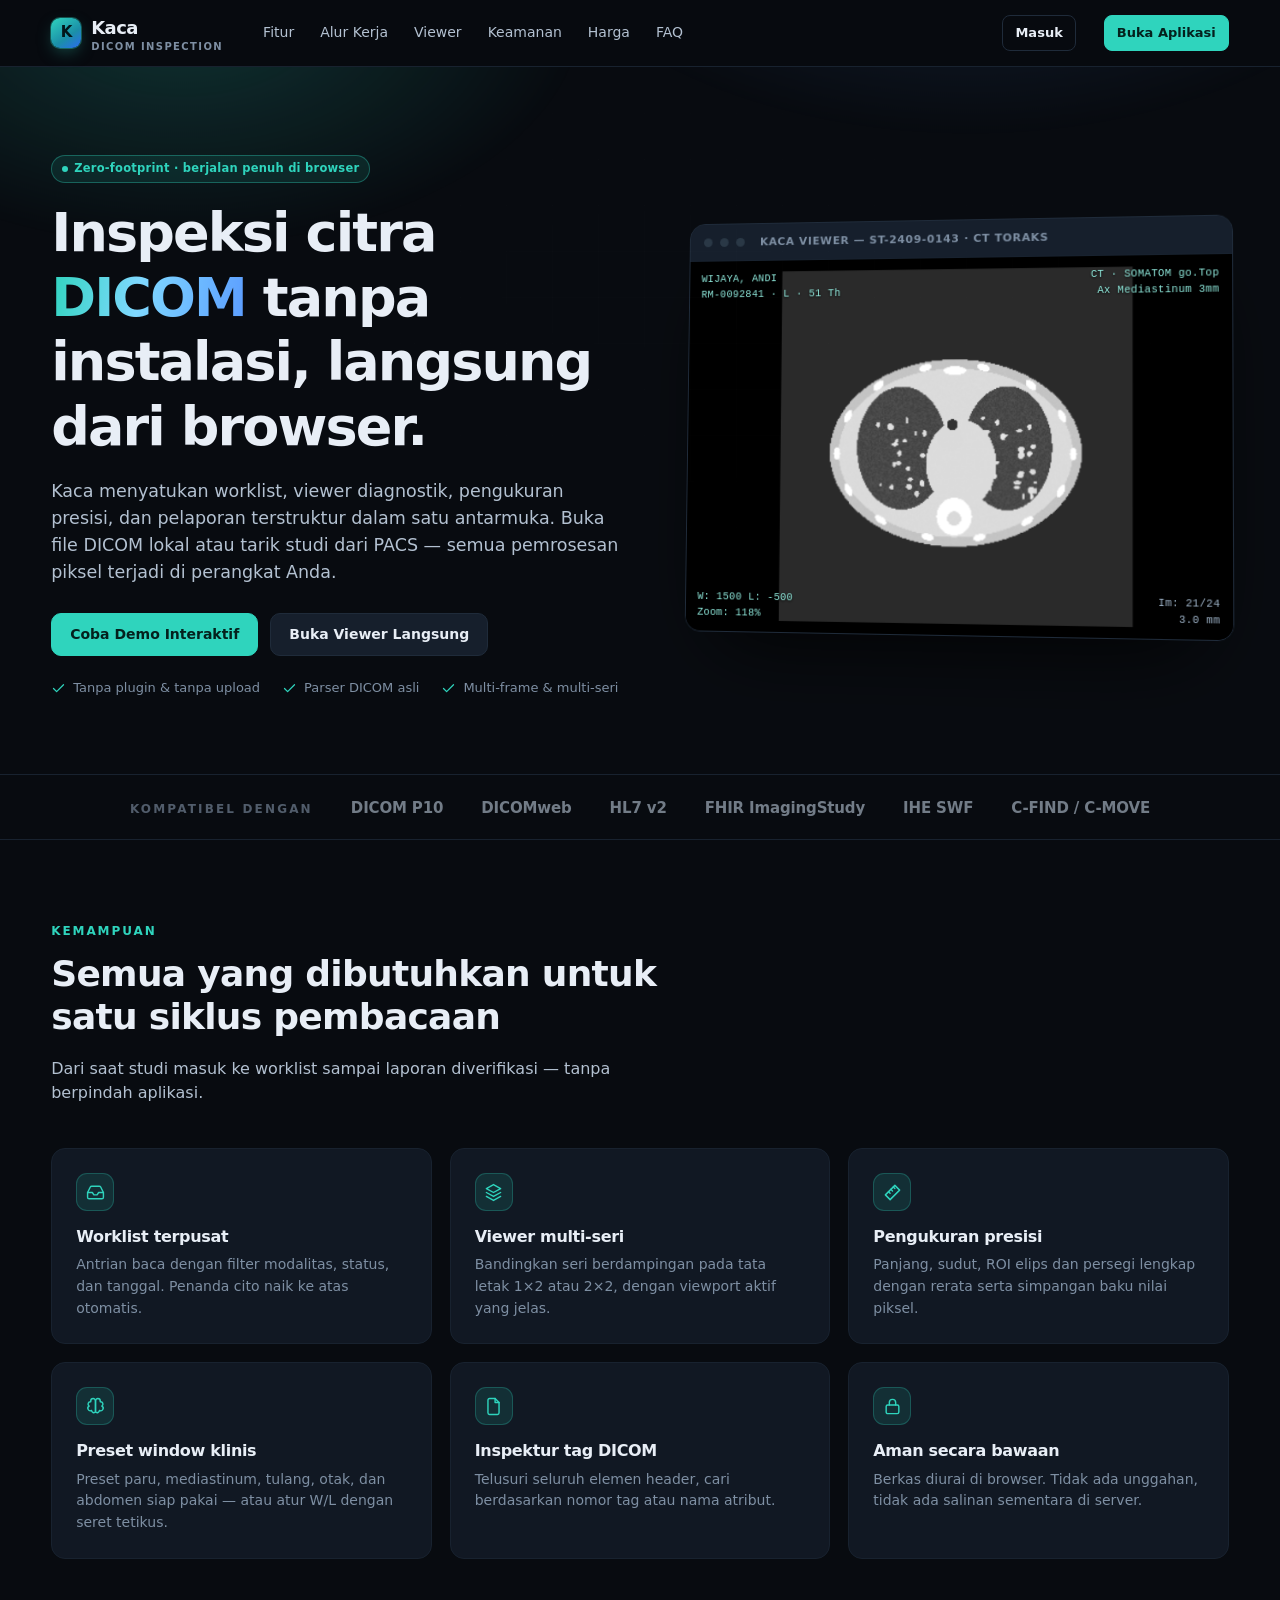
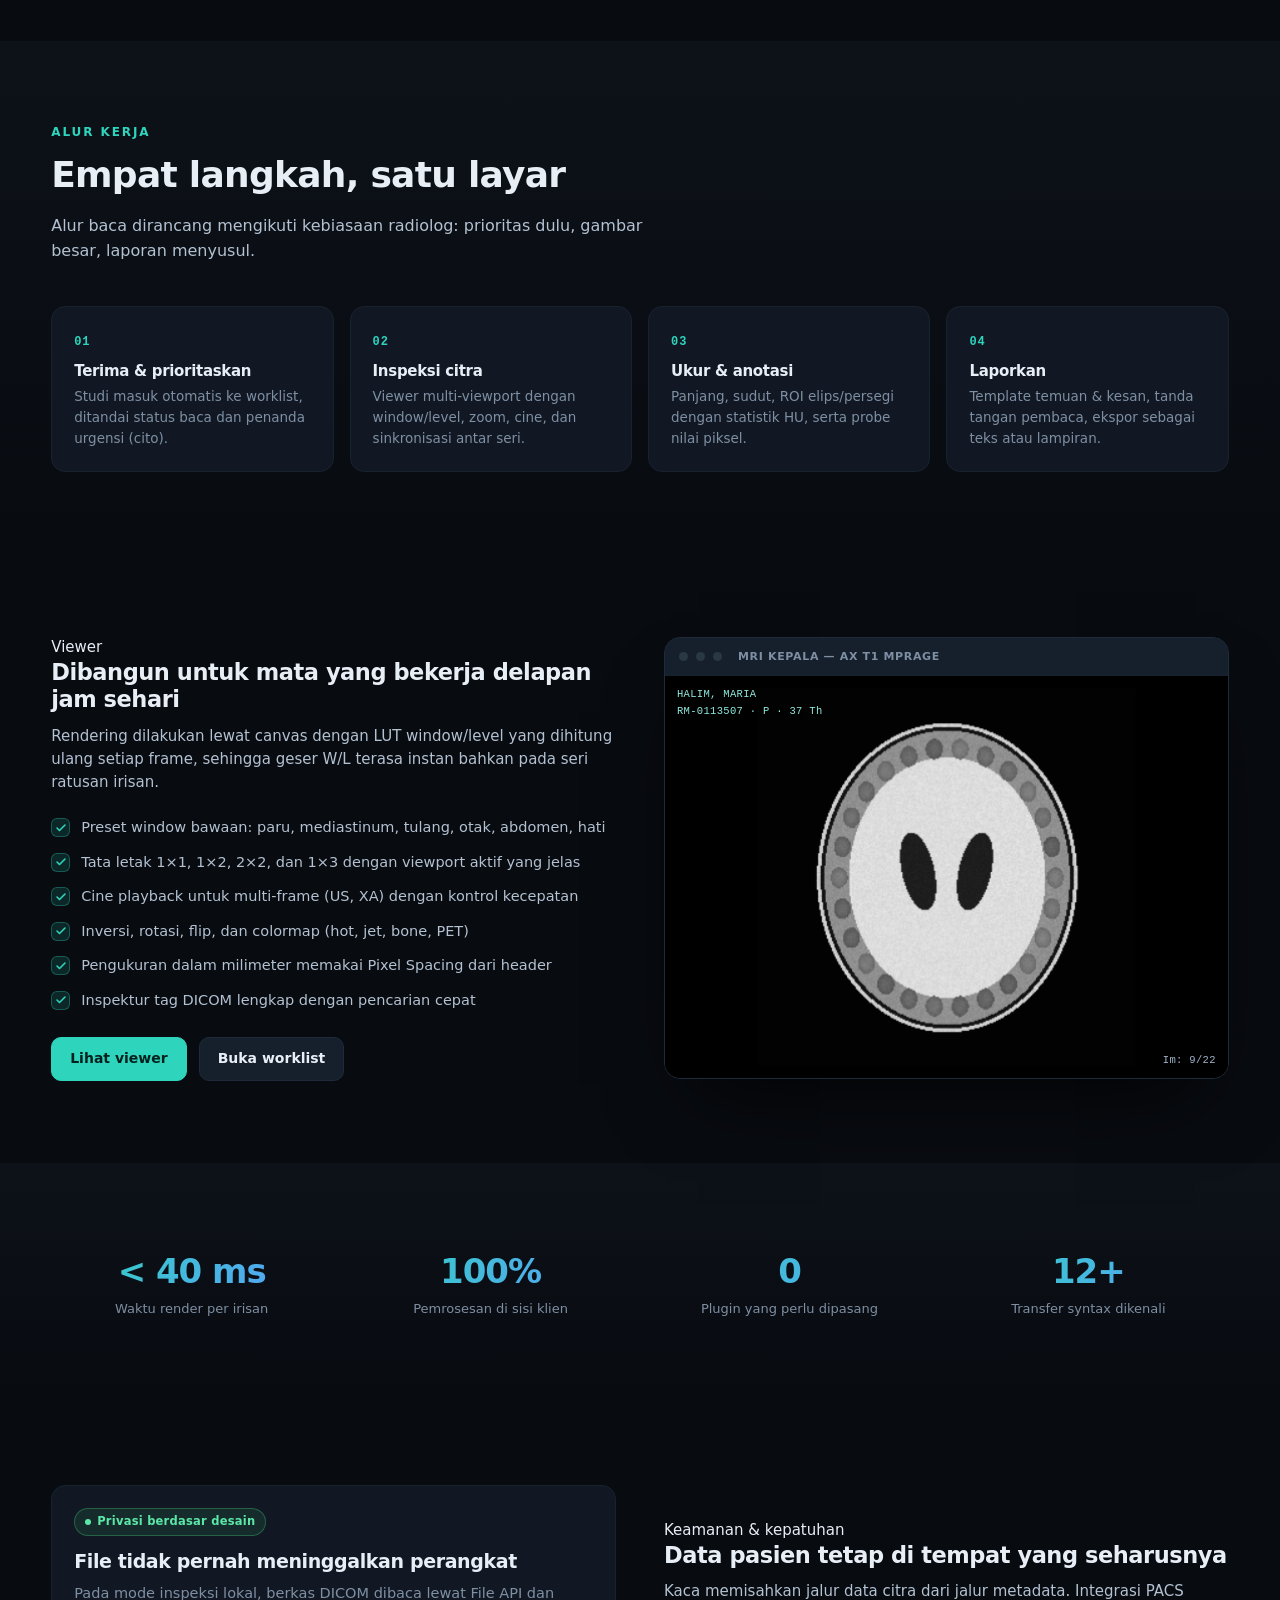
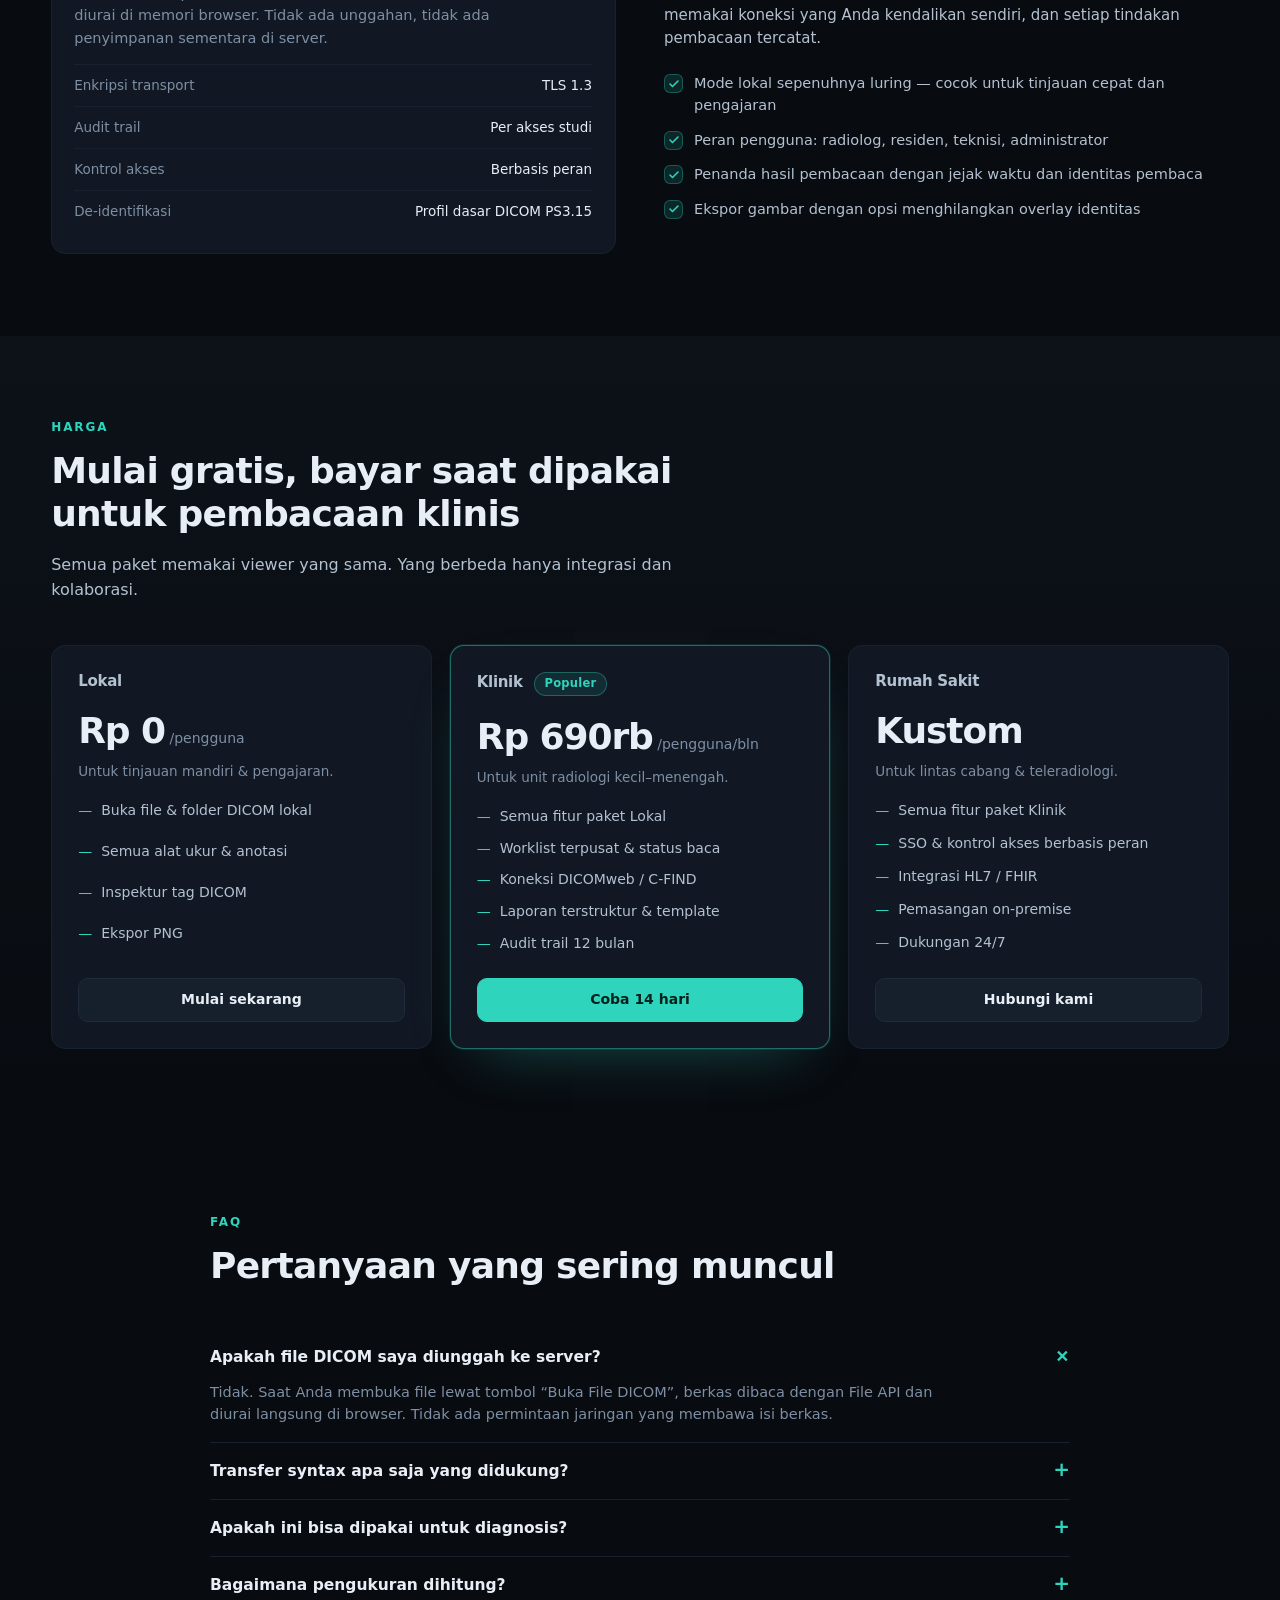
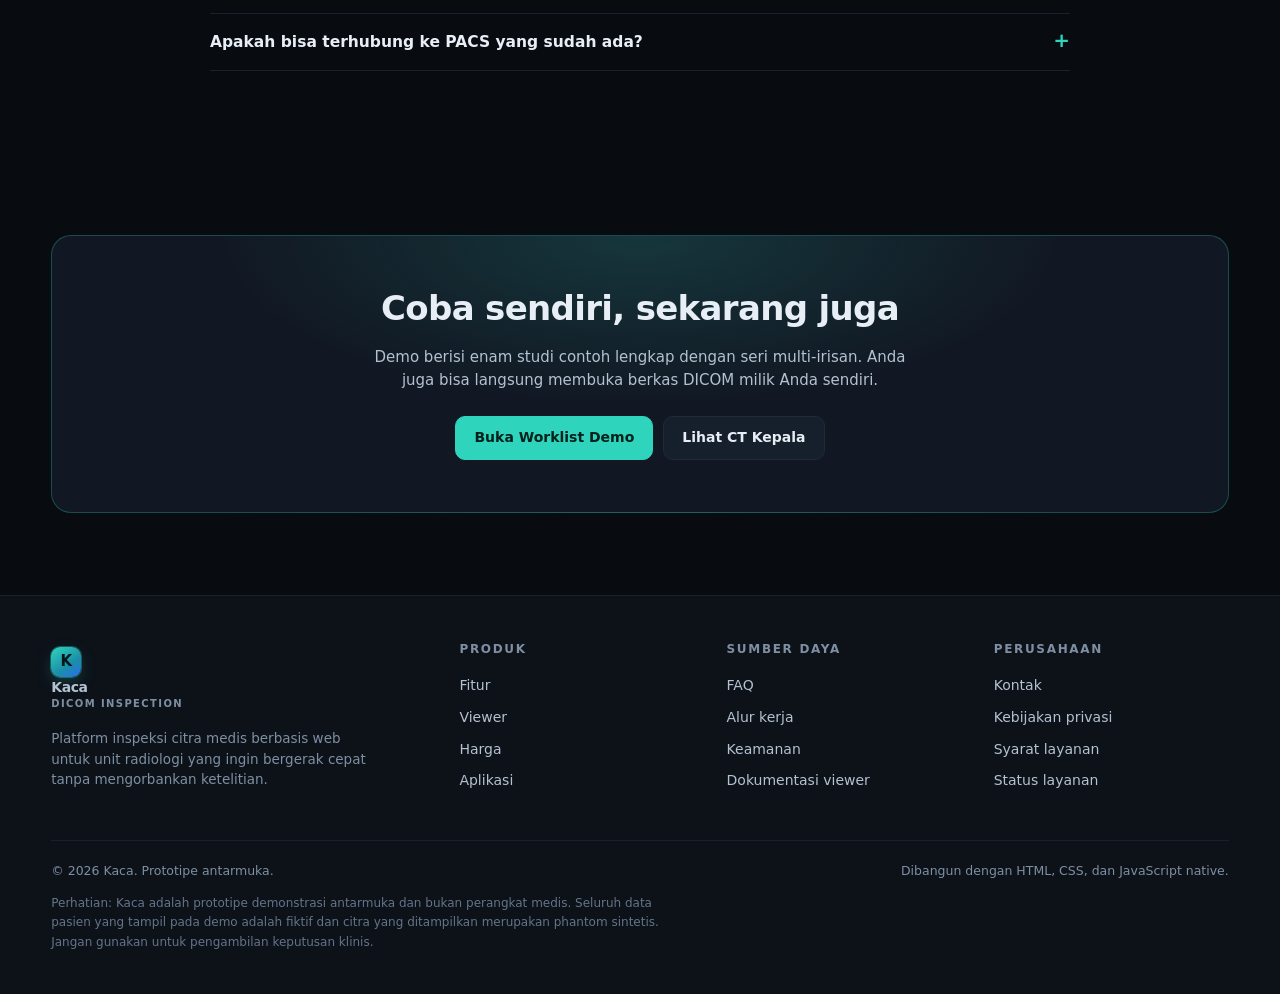
==== index.html @ 312c0fc1 "Kaca: platform inspeksi citra DICOM berbasis web Prototipe web apps dengan HTML, CSS, dan JavaScript" ====
<!DOCTYPE html>
<html lang="id">
<head>
<meta charset="utf-8">
<meta name="viewport" content="width=device-width,initial-scale=1">
<title>Kaca — Platform Inspeksi Citra DICOM</title>
<meta name="description" content="Kaca adalah platform inspeksi dan peninjauan citra medis DICOM berbasis web: worklist terpusat, viewer zero-footprint, pengukuran presisi, dan pelaporan terstruktur.">
<link rel="icon" href="data:image/svg+xml,<svg xmlns='http://www.w3.org/2000/svg' viewBox='0 0 32 32'><rect width='32' height='32' rx='8' fill='%232fd4bd'/><text x='16' y='22' font-size='17' font-family='sans-serif' font-weight='bold' text-anchor='middle' fill='%2304211d'>K</text></svg>">
<link rel="stylesheet" href="assets/css/base.css">
<link rel="stylesheet" href="assets/css/site.css">
</head>
<body>

<!-- ============ NAV ============ -->
<header class="site-nav">
  <div class="wrap">
    <a class="brand" href="index.html">
      <span class="mark">K</span>
      <span>Kaca<small>DICOM Inspection</small></span>
    </a>
    <nav id="nav">
      <a href="#fitur">Fitur</a>
      <a href="#alur">Alur Kerja</a>
      <a href="#viewer">Viewer</a>
      <a href="#keamanan">Keamanan</a>
      <a href="#harga">Harga</a>
      <a href="#faq">FAQ</a>
    </nav>
    <span class="spacer"></span>
    <a class="btn btn-ghost btn-sm nav-hide" href="worklist.html">Masuk</a>
    <a class="btn btn-primary btn-sm" href="worklist.html">Buka Aplikasi</a>
    <button class="nav-toggle" id="navToggle" aria-label="Menu">
      <svg width="18" height="18" viewBox="0 0 24 24" fill="none" stroke="currentColor" stroke-width="2" stroke-linecap="round"><path d="M4 7h16M4 12h16M4 17h16"/></svg>
    </button>
  </div>
</header>

<!-- ============ HERO ============ -->
<section class="hero">
  <div class="wrap">
    <div>
      <span class="pill pill-accent" style="margin-bottom:18px"><span class="dot"></span> Zero-footprint · berjalan penuh di browser</span>
      <h1>Inspeksi citra <span class="grad">DICOM</span> tanpa instalasi, langsung dari browser.</h1>
      <p class="lead">
        Kaca menyatukan worklist, viewer diagnostik, pengukuran presisi, dan pelaporan terstruktur
        dalam satu antarmuka. Buka file DICOM lokal atau tarik studi dari PACS — semua pemrosesan
        piksel terjadi di perangkat Anda.
      </p>
      <div class="hero-cta">
        <a class="btn btn-primary" href="worklist.html">Coba Demo Interaktif</a>
        <a class="btn" href="viewer.html?demo=ST-2409-0143">Buka Viewer Langsung</a>
      </div>
      <div class="hero-meta">
        <span><svg viewBox="0 0 24 24" fill="none" stroke="currentColor" stroke-width="2" stroke-linecap="round" stroke-linejoin="round"><path d="M20 6 9 17l-5-5"/></svg> Tanpa plugin & tanpa upload</span>
        <span><svg viewBox="0 0 24 24" fill="none" stroke="currentColor" stroke-width="2" stroke-linecap="round" stroke-linejoin="round"><path d="M20 6 9 17l-5-5"/></svg> Parser DICOM asli</span>
        <span><svg viewBox="0 0 24 24" fill="none" stroke="currentColor" stroke-width="2" stroke-linecap="round" stroke-linejoin="round"><path d="M20 6 9 17l-5-5"/></svg> Multi-frame & multi-seri</span>
      </div>
    </div>

    <div class="hero-mock">
      <div class="bar">
        <i></i><i></i><i></i><b>KACA VIEWER — ST-2409-0143 · CT TORAKS</b>
      </div>
      <div class="stage">
        <canvas id="heroCanvas" width="640" height="440"></canvas>
        <div class="ovl tl">WIJAYA, ANDI<br>RM-0092841 · L · 51 Th</div>
        <div class="ovl tr">CT · SOMATOM go.Top<br>Ax Mediastinum 3mm</div>
        <div class="ovl bl">W: 1500  L: -500<br>Zoom: 118%</div>
        <div class="ovl br">Im: <span id="heroIm">12</span>/24<br>3.0 mm</div>
      </div>
    </div>
  </div>
</section>

<!-- ============ LOGOS ============ -->
<div class="logos">
  <div class="wrap">
    <b>Kompatibel dengan</b>
    <span>DICOM P10</span><span>DICOMweb</span><span>HL7 v2</span>
    <span>FHIR ImagingStudy</span><span>IHE SWF</span><span>C-FIND / C-MOVE</span>
  </div>
</div>

<!-- ============ FITUR ============ -->
<section class="section" id="fitur">
  <div class="wrap">
    <div class="section-head">
      <span class="eyebrow">Kemampuan</span>
      <h2>Semua yang dibutuhkan untuk satu siklus pembacaan</h2>
      <p>Dari saat studi masuk ke worklist sampai laporan diverifikasi — tanpa berpindah aplikasi.</p>
    </div>
    <div class="grid-3" id="featGrid"></div>
  </div>
</section>

<!-- ============ ALUR KERJA ============ -->
<section class="section alt" id="alur">
  <div class="wrap">
    <div class="section-head">
      <span class="eyebrow">Alur kerja</span>
      <h2>Empat langkah, satu layar</h2>
      <p>Alur baca dirancang mengikuti kebiasaan radiolog: prioritas dulu, gambar besar, laporan menyusul.</p>
    </div>
    <div class="steps">
      <div class="step">
        <h3>Terima &amp; prioritaskan</h3>
        <p>Studi masuk otomatis ke worklist, ditandai status baca dan penanda urgensi (cito).</p>
      </div>
      <div class="step">
        <h3>Inspeksi citra</h3>
        <p>Viewer multi-viewport dengan window/level, zoom, cine, dan sinkronisasi antar seri.</p>
      </div>
      <div class="step">
        <h3>Ukur &amp; anotasi</h3>
        <p>Panjang, sudut, ROI elips/persegi dengan statistik HU, serta probe nilai piksel.</p>
      </div>
      <div class="step">
        <h3>Laporkan</h3>
        <p>Template temuan &amp; kesan, tanda tangan pembaca, ekspor sebagai teks atau lampiran.</p>
      </div>
    </div>
  </div>
</section>

<!-- ============ VIEWER SPLIT ============ -->
<section class="section" id="viewer">
  <div class="wrap split">
    <div>
      <span class="eyebrow">Viewer</span>
      <h2>Dibangun untuk mata yang bekerja delapan jam sehari</h2>
      <p style="color:var(--text-2)">
        Rendering dilakukan lewat canvas dengan LUT window/level yang dihitung ulang setiap frame,
        sehingga geser W/L terasa instan bahkan pada seri ratusan irisan.
      </p>
      <ul class="check-list">
        <li>Preset window bawaan: paru, mediastinum, tulang, otak, abdomen, hati</li>
        <li>Tata letak 1×1, 1×2, 2×2, dan 1×3 dengan viewport aktif yang jelas</li>
        <li>Cine playback untuk multi-frame (US, XA) dengan kontrol kecepatan</li>
        <li>Inversi, rotasi, flip, dan colormap (hot, jet, bone, PET)</li>
        <li>Pengukuran dalam milimeter memakai Pixel Spacing dari header</li>
        <li>Inspektur tag DICOM lengkap dengan pencarian cepat</li>
      </ul>
      <div class="hero-cta" style="margin-bottom:0">
        <a class="btn btn-primary" href="viewer.html?demo=ST-2409-0144">Lihat viewer</a>
        <a class="btn" href="worklist.html">Buka worklist</a>
      </div>
    </div>
    <div class="hero-mock" style="transform:none">
      <div class="bar"><i></i><i></i><i></i><b>MRI KEPALA — AX T1 MPRAGE</b></div>
      <div class="stage">
        <canvas id="heroCanvas2" width="560" height="400"></canvas>
        <div class="ovl tl">HALIM, MARIA<br>RM-0113507 · P · 37 Th</div>
        <div class="ovl br">Im: <span id="heroIm2">9</span>/22</div>
      </div>
    </div>
  </div>
</section>

<!-- ============ STATS ============ -->
<section class="section alt">
  <div class="wrap">
    <div class="stats">
      <div class="stat"><b>&lt; 40 ms</b><span>Waktu render per irisan</span></div>
      <div class="stat"><b>100%</b><span>Pemrosesan di sisi klien</span></div>
      <div class="stat"><b>0</b><span>Plugin yang perlu dipasang</span></div>
      <div class="stat"><b>12+</b><span>Transfer syntax dikenali</span></div>
    </div>
  </div>
</section>

<!-- ============ KEAMANAN ============ -->
<section class="section" id="keamanan">
  <div class="wrap split">
    <div class="card">
      <span class="pill pill-ok" style="margin-bottom:14px"><span class="dot"></span> Privasi berdasar desain</span>
      <h3 style="font-size:19px">File tidak pernah meninggalkan perangkat</h3>
      <p style="color:var(--muted);font-size:14.5px">
        Pada mode inspeksi lokal, berkas DICOM dibaca lewat File API dan diurai di memori browser.
        Tidak ada unggahan, tidak ada penyimpanan sementara di server.
      </p>
      <table style="width:100%;border-collapse:collapse;font-size:13.5px;margin-top:8px">
        <tr style="border-top:1px solid var(--line-soft)"><td style="padding:10px 0;color:var(--muted)">Enkripsi transport</td><td style="text-align:right">TLS 1.3</td></tr>
        <tr style="border-top:1px solid var(--line-soft)"><td style="padding:10px 0;color:var(--muted)">Audit trail</td><td style="text-align:right">Per akses studi</td></tr>
        <tr style="border-top:1px solid var(--line-soft)"><td style="padding:10px 0;color:var(--muted)">Kontrol akses</td><td style="text-align:right">Berbasis peran</td></tr>
        <tr style="border-top:1px solid var(--line-soft)"><td style="padding:10px 0;color:var(--muted)">De-identifikasi</td><td style="text-align:right">Profil dasar DICOM PS3.15</td></tr>
      </table>
    </div>
    <div>
      <span class="eyebrow">Keamanan &amp; kepatuhan</span>
      <h2>Data pasien tetap di tempat yang seharusnya</h2>
      <p style="color:var(--text-2)">
        Kaca memisahkan jalur data citra dari jalur metadata. Integrasi PACS memakai koneksi
        yang Anda kendalikan sendiri, dan setiap tindakan pembacaan tercatat.
      </p>
      <ul class="check-list">
        <li>Mode lokal sepenuhnya luring — cocok untuk tinjauan cepat dan pengajaran</li>
        <li>Peran pengguna: radiolog, residen, teknisi, administrator</li>
        <li>Penanda hasil pembacaan dengan jejak waktu dan identitas pembaca</li>
        <li>Ekspor gambar dengan opsi menghilangkan overlay identitas</li>
      </ul>
    </div>
  </div>
</section>

<!-- ============ HARGA ============ -->
<section class="section alt" id="harga">
  <div class="wrap">
    <div class="section-head">
      <span class="eyebrow">Harga</span>
      <h2>Mulai gratis, bayar saat dipakai untuk pembacaan klinis</h2>
      <p>Semua paket memakai viewer yang sama. Yang berbeda hanya integrasi dan kolaborasi.</p>
    </div>
    <div class="grid-3">
      <div class="price">
        <h3>Lokal</h3>
        <div class="amt">Rp 0<small> /pengguna</small></div>
        <p style="color:var(--muted);font-size:13.5px;margin:0">Untuk tinjauan mandiri &amp; pengajaran.</p>
        <ul>
          <li>Buka file &amp; folder DICOM lokal</li>
          <li>Semua alat ukur &amp; anotasi</li>
          <li>Inspektur tag DICOM</li>
          <li>Ekspor PNG</li>
        </ul>
        <a class="btn" href="worklist.html">Mulai sekarang</a>
      </div>
      <div class="price pop">
        <h3>Klinik <span class="pill pill-accent" style="margin-left:6px">Populer</span></h3>
        <div class="amt">Rp 690rb<small> /pengguna/bln</small></div>
        <p style="color:var(--muted);font-size:13.5px;margin:0">Untuk unit radiologi kecil–menengah.</p>
        <ul>
          <li>Semua fitur paket Lokal</li>
          <li>Worklist terpusat &amp; status baca</li>
          <li>Koneksi DICOMweb / C-FIND</li>
          <li>Laporan terstruktur &amp; template</li>
          <li>Audit trail 12 bulan</li>
        </ul>
        <a class="btn btn-primary" href="worklist.html">Coba 14 hari</a>
      </div>
      <div class="price">
        <h3>Rumah Sakit</h3>
        <div class="amt">Kustom</div>
        <p style="color:var(--muted);font-size:13.5px;margin:0">Untuk lintas cabang &amp; teleradiologi.</p>
        <ul>
          <li>Semua fitur paket Klinik</li>
          <li>SSO &amp; kontrol akses berbasis peran</li>
          <li>Integrasi HL7 / FHIR</li>
          <li>Pemasangan on-premise</li>
          <li>Dukungan 24/7</li>
        </ul>
        <a class="btn" href="#kontak">Hubungi kami</a>
      </div>
    </div>
  </div>
</section>

<!-- ============ FAQ ============ -->
<section class="section" id="faq">
  <div class="wrap" style="max-width:860px">
    <div class="section-head">
      <span class="eyebrow">FAQ</span>
      <h2>Pertanyaan yang sering muncul</h2>
    </div>
    <div class="faq">
      <details open>
        <summary>Apakah file DICOM saya diunggah ke server?</summary>
        <p>Tidak. Saat Anda membuka file lewat tombol “Buka File DICOM”, berkas dibaca dengan File API
        dan diurai langsung di browser. Tidak ada permintaan jaringan yang membawa isi berkas.</p>
      </details>
      <details>
        <summary>Transfer syntax apa saja yang didukung?</summary>
        <p>Parser bawaan menangani Implicit VR Little Endian, Explicit VR Little Endian, dan Explicit VR
        Big Endian untuk data piksel native 8/16 bit. Pixel data terenkapsulasi JPEG baseline juga bisa
        ditampilkan. JPEG 2000, JPEG-LS, dan RLE dikenali headernya namun perlu dekoder tambahan.</p>
      </details>
      <details>
        <summary>Apakah ini bisa dipakai untuk diagnosis?</summary>
        <p>Prototipe ini dibuat untuk demonstrasi alur kerja dan bukan perangkat medis bersertifikat.
        Untuk penggunaan diagnostik dibutuhkan validasi, kalibrasi monitor, dan izin edar sesuai
        peraturan yang berlaku di wilayah Anda.</p>
      </details>
      <details>
        <summary>Bagaimana pengukuran dihitung?</summary>
        <p>Jarak dihitung dalam piksel lalu dikalikan dengan Pixel Spacing (0028,0030) dari header,
        sehingga hasilnya dalam milimeter. Bila tag tersebut tidak ada, hasil ditampilkan dalam piksel
        dan diberi tanda peringatan.</p>
      </details>
      <details>
        <summary>Apakah bisa terhubung ke PACS yang sudah ada?</summary>
        <p>Ya, pada paket Klinik ke atas melalui DICOMweb (QIDO-RS, WADO-RS) atau gateway C-FIND/C-MOVE
        yang dipasang di jaringan Anda. Pada prototipe ini koneksi tersebut disimulasikan.</p>
      </details>
    </div>
  </div>
</section>

<!-- ============ CTA ============ -->
<section class="section" id="kontak">
  <div class="wrap">
    <div class="cta-band">
      <h2>Coba sendiri, sekarang juga</h2>
      <p>Demo berisi enam studi contoh lengkap dengan seri multi-irisan. Anda juga bisa langsung
      membuka berkas DICOM milik Anda sendiri.</p>
      <div class="row" style="justify-content:center;flex-wrap:wrap">
        <a class="btn btn-primary" href="worklist.html">Buka Worklist Demo</a>
        <a class="btn" href="viewer.html?demo=ST-2409-0146">Lihat CT Kepala</a>
      </div>
    </div>
  </div>
</section>

<!-- ============ FOOTER ============ -->
<footer class="site-foot">
  <div class="wrap">
    <div class="foot-grid">
      <div>
        <a class="brand" href="index.html" style="margin-bottom:14px">
          <span class="mark">K</span><span>Kaca<small>DICOM Inspection</small></span>
        </a>
        <p style="color:var(--muted);font-size:13.5px;max-width:38ch">
          Platform inspeksi citra medis berbasis web untuk unit radiologi yang ingin bergerak cepat
          tanpa mengorbankan ketelitian.
        </p>
      </div>
      <div>
        <h4>Produk</h4>
        <a href="#fitur">Fitur</a><a href="#viewer">Viewer</a>
        <a href="#harga">Harga</a><a href="worklist.html">Aplikasi</a>
      </div>
      <div>
        <h4>Sumber Daya</h4>
        <a href="#faq">FAQ</a><a href="#alur">Alur kerja</a>
        <a href="#keamanan">Keamanan</a><a href="viewer.html">Dokumentasi viewer</a>
      </div>
      <div>
        <h4>Perusahaan</h4>
        <a href="#kontak">Kontak</a><a href="#">Kebijakan privasi</a>
        <a href="#">Syarat layanan</a><a href="#">Status layanan</a>
      </div>
    </div>
    <div class="foot-bottom">
      <span>© 2026 Kaca. Prototipe antarmuka.</span>
      <span>Dibangun dengan HTML, CSS, dan JavaScript native.</span>
    </div>
    <p class="disclaimer">
      Perhatian: Kaca adalah prototipe demonstrasi antarmuka dan bukan perangkat medis. Seluruh data
      pasien yang tampil pada demo adalah fiktif dan citra yang ditampilkan merupakan phantom sintetis.
      Jangan gunakan untuk pengambilan keputusan klinis.
    </p>
  </div>
</footer>

<script src="assets/js/common.js"></script>
<script src="assets/js/demo.js"></script>
<script src="assets/js/dicom.js"></script>
<script src="assets/js/site.js"></script>
</body>
</html>
---- assets/css/base.css ----
/* ==========================================================
   KACA - Design tokens & primitives
   Dipakai bersama oleh halaman web (site) dan halaman apps
   ========================================================== */
:root{
  --bg:#080b10;
  --bg-1:#0d1219;
  --panel:#111823;
  --panel-2:#161f2c;
  --line:#1f2b3a;
  --line-soft:#18222f;
  --text:#e8eef6;
  --text-2:#b3c1d1;
  --muted:#7e8fa3;
  --accent:#2fd4bd;
  --accent-ink:#04211d;
  --accent-2:#5b9cff;
  --warn:#f5b942;
  --danger:#f2545b;
  --ok:#4ade80;
  --radius:14px;
  --radius-sm:9px;
  --shadow:0 18px 50px -20px rgba(0,0,0,.75);
  --font:"Inter","Segoe UI",system-ui,-apple-system,sans-serif;
  --mono:"JetBrains Mono","SFMono-Regular",Consolas,monospace;
}

*,*::before,*::after{box-sizing:border-box}
html{-webkit-text-size-adjust:100%}
body{
  margin:0;background:var(--bg);color:var(--text);
  font-family:var(--font);font-size:15px;line-height:1.55;
  -webkit-font-smoothing:antialiased;
}
h1,h2,h3,h4{margin:0 0 .5em;line-height:1.2;font-weight:650;letter-spacing:-.02em}
p{margin:0 0 1em}
a{color:inherit;text-decoration:none}
img{max-width:100%;display:block}
button,input,select,textarea{font:inherit;color:inherit}
::selection{background:rgba(47,212,189,.28)}

/* ---------- scrollbar ---------- */
*::-webkit-scrollbar{width:10px;height:10px}
*::-webkit-scrollbar-track{background:transparent}
*::-webkit-scrollbar-thumb{background:#22303f;border-radius:20px;border:2px solid transparent;background-clip:content-box}
*::-webkit-scrollbar-thumb:hover{background:#31445a;background-clip:content-box}

/* ---------- layout helpers ---------- */
.wrap{width:min(1180px,92vw);margin-inline:auto}
.row{display:flex;align-items:center;gap:10px}
.spacer{flex:1}
.hide{display:none !important}

/* ---------- brand ---------- */
.brand{display:flex;align-items:center;gap:10px;font-weight:700;letter-spacing:-.03em;font-size:18px}
.brand .mark{
  width:30px;height:30px;border-radius:9px;flex:none;
  background:linear-gradient(145deg,var(--accent),#1b8fa8 60%,#2b6cf0);
  display:grid;place-items:center;color:#02171b;font-weight:800;font-size:15px;
  box-shadow:0 0 0 1px rgba(47,212,189,.35),0 6px 18px -6px rgba(47,212,189,.55);
}
.brand small{display:block;font-size:10px;font-weight:600;color:var(--muted);letter-spacing:.14em;text-transform:uppercase;line-height:1}

/* ---------- buttons ---------- */
.btn{
  display:inline-flex;align-items:center;justify-content:center;gap:8px;
  padding:10px 18px;border-radius:10px;border:1px solid var(--line);
  background:var(--panel-2);color:var(--text);cursor:pointer;
  font-size:14px;font-weight:550;white-space:nowrap;
  transition:background .15s,border-color .15s,transform .08s,color .15s;
}
.btn:hover{background:#1d2937;border-color:#2c3d51}
.btn:active{transform:translateY(1px)}
.btn-primary{background:var(--accent);border-color:var(--accent);color:var(--accent-ink);font-weight:650}
.btn-primary:hover{background:#4ae2cc;border-color:#4ae2cc}
.btn-ghost{background:transparent}
.btn-ghost:hover{background:rgba(255,255,255,.05)}
.btn-sm{padding:7px 12px;font-size:13px;border-radius:8px}
.btn-danger{border-color:rgba(242,84,91,.4);color:#ff8b90}
.btn-danger:hover{background:rgba(242,84,91,.12)}
.btn[disabled]{opacity:.45;pointer-events:none}

/* ---------- pills / badges ---------- */
.pill{
  display:inline-flex;align-items:center;gap:6px;padding:4px 10px;border-radius:999px;
  font-size:11.5px;font-weight:600;letter-spacing:.02em;
  border:1px solid var(--line);color:var(--text-2);background:var(--panel-2);
}
.pill .dot{width:6px;height:6px;border-radius:50%;background:currentColor}
.pill-ok{color:#5ce7a8;border-color:rgba(74,222,128,.3);background:rgba(74,222,128,.1)}
.pill-warn{color:#f5c26b;border-color:rgba(245,185,66,.3);background:rgba(245,185,66,.1)}
.pill-info{color:#8ab8ff;border-color:rgba(91,156,255,.3);background:rgba(91,156,255,.1)}
.pill-urgent{color:#ff8b90;border-color:rgba(242,84,91,.35);background:rgba(242,84,91,.12)}
.pill-accent{color:var(--accent);border-color:rgba(47,212,189,.35);background:rgba(47,212,189,.1)}

/* ---------- form controls ---------- */
.field{
  width:100%;padding:9px 12px;border-radius:9px;background:var(--bg-1);
  border:1px solid var(--line);outline:none;font-size:14px;
  transition:border-color .15s,box-shadow .15s;
}
.field:focus{border-color:rgba(47,212,189,.6);box-shadow:0 0 0 3px rgba(47,212,189,.14)}
.field::placeholder{color:#61728a}
label.lbl{display:block;font-size:12px;font-weight:600;color:var(--muted);margin-bottom:6px;letter-spacing:.02em}
select.field{appearance:none;background-image:linear-gradient(45deg,transparent 50%,#7e8fa3 50%),linear-gradient(135deg,#7e8fa3 50%,transparent 50%);background-position:calc(100% - 16px) 52%,calc(100% - 11px) 52%;background-size:5px 5px,5px 5px;background-repeat:no-repeat;padding-right:32px}

/* ---------- card ---------- */
.card{background:var(--panel);border:1px solid var(--line-soft);border-radius:var(--radius);padding:22px}

/* ---------- toast ---------- */
#toasts{position:fixed;right:18px;bottom:18px;z-index:9999;display:flex;flex-direction:column;gap:8px;align-items:flex-end}
.toast{
  background:var(--panel-2);border:1px solid var(--line);border-left:3px solid var(--accent);
  padding:11px 15px;border-radius:10px;font-size:13.5px;box-shadow:var(--shadow);
  animation:toastIn .22s ease-out;max-width:340px;
}
.toast.err{border-left-color:var(--danger)}
.toast.warn{border-left-color:var(--warn)}
@keyframes toastIn{from{opacity:0;transform:translateY(8px) scale(.97)}to{opacity:1;transform:none}}

/* ---------- modal ---------- */
.modal-back{
  position:fixed;inset:0;background:rgba(4,7,11,.72);backdrop-filter:blur(4px);
  z-index:900;display:grid;place-items:center;padding:20px;
}
.modal{
  background:var(--panel);border:1px solid var(--line);border-radius:16px;
  width:min(560px,94vw);max-height:88vh;overflow:auto;box-shadow:var(--shadow);
}
.modal header{display:flex;align-items:center;gap:12px;padding:18px 22px;border-bottom:1px solid var(--line-soft)}
.modal header h3{margin:0;font-size:16px}
.modal .body{padding:20px 22px}
.modal footer{display:flex;justify-content:flex-end;gap:10px;padding:16px 22px;border-top:1px solid var(--line-soft)}

@media (prefers-reduced-motion:reduce){*{animation-duration:.01ms !important;transition-duration:.01ms !important}}
---- assets/css/site.css ----
/* ==========================================================
   KACA — Halaman Web (landing / marketing site)
   ========================================================== */

/* ---------- top nav ---------- */
.site-nav{
  position:sticky;top:0;z-index:50;
  backdrop-filter:blur(14px);background:rgba(8,11,16,.78);
  border-bottom:1px solid var(--line-soft);
}
.site-nav .wrap{display:flex;align-items:center;gap:28px;height:66px}
.site-nav nav{display:flex;gap:26px;margin-left:12px}
.site-nav nav a{font-size:14px;color:var(--text-2);font-weight:500;transition:color .15s}
.site-nav nav a:hover{color:var(--text)}
.nav-toggle{display:none;background:none;border:1px solid var(--line);border-radius:8px;padding:7px 10px;cursor:pointer}

/* ---------- hero ---------- */
.hero{position:relative;overflow:hidden;padding:88px 0 76px}
.hero::before{
  content:"";position:absolute;inset:-40% 0 auto -10%;height:760px;pointer-events:none;
  background:
    radial-gradient(620px 360px at 22% 30%,rgba(47,212,189,.20),transparent 65%),
    radial-gradient(700px 400px at 78% 12%,rgba(91,156,255,.18),transparent 65%);
  filter:blur(6px);
}
.hero::after{
  content:"";position:absolute;inset:0;pointer-events:none;opacity:.35;
  background-image:linear-gradient(rgba(255,255,255,.028) 1px,transparent 1px),
                   linear-gradient(90deg,rgba(255,255,255,.028) 1px,transparent 1px);
  background-size:46px 46px;
  -webkit-mask-image:radial-gradient(70% 60% at 50% 30%,#000,transparent 75%);
  mask-image:radial-gradient(70% 60% at 50% 30%,#000,transparent 75%);
}
.hero .wrap{position:relative;display:grid;grid-template-columns:1.02fr .98fr;gap:56px;align-items:center}
.hero h1{font-size:clamp(34px,4.4vw,54px);letter-spacing:-.035em;margin-bottom:18px}
.hero h1 .grad{
  background:linear-gradient(100deg,var(--accent),#7fd8ff 45%,var(--accent-2));
  -webkit-background-clip:text;background-clip:text;color:transparent;
}
.hero .lead{font-size:17.5px;color:var(--text-2);max-width:56ch}
.hero-cta{display:flex;gap:12px;flex-wrap:wrap;margin:26px 0 22px}
.hero-meta{display:flex;gap:22px;flex-wrap:wrap;font-size:13px;color:var(--muted)}
.hero-meta span{display:flex;align-items:center;gap:7px}
.hero-meta svg{width:15px;height:15px;color:var(--accent)}

/* mock viewer di hero */
.hero-mock{
  border:1px solid var(--line);border-radius:16px;overflow:hidden;background:var(--panel);
  box-shadow:0 40px 80px -34px rgba(0,0,0,.9),0 0 0 1px rgba(255,255,255,.03) inset;
  transform:perspective(1400px) rotateY(-7deg) rotateX(2.5deg);
}
.hero-mock .bar{display:flex;align-items:center;gap:8px;padding:10px 14px;border-bottom:1px solid var(--line-soft);background:var(--panel-2)}
.hero-mock .bar i{width:9px;height:9px;border-radius:50%;background:#2a3846;display:block}
.hero-mock .bar b{font-size:11px;font-weight:600;color:var(--muted);margin-left:8px;letter-spacing:.06em}
.hero-mock .stage{position:relative;aspect-ratio:16/11;background:#04070a;display:grid;place-items:center}
.hero-mock canvas{width:100%;height:100%;display:block}
.hero-mock .ovl{position:absolute;font-family:var(--mono);font-size:10.5px;color:#8fe9dc;text-shadow:0 1px 3px #000;letter-spacing:.03em}
.hero-mock .ovl.tl{top:10px;left:12px}
.hero-mock .ovl.tr{top:10px;right:12px;text-align:right}
.hero-mock .ovl.bl{bottom:10px;left:12px}
.hero-mock .ovl.br{bottom:10px;right:12px;text-align:right;color:#9fb4c9}

/* ---------- logos strip ---------- */
.logos{padding:22px 0 18px;border-top:1px solid var(--line-soft);border-bottom:1px solid var(--line-soft)}
.logos .wrap{display:flex;align-items:center;gap:38px;flex-wrap:wrap;justify-content:center;opacity:.62}
.logos b{font-size:12px;letter-spacing:.18em;text-transform:uppercase;color:var(--muted);font-weight:600}
.logos span{font-size:15px;font-weight:650;color:var(--text-2);letter-spacing:-.01em}

/* ---------- sections ---------- */
.section{padding:82px 0}
.section-head{max-width:66ch;margin-bottom:42px}
.section-head .eyebrow{
  font-size:12px;font-weight:700;letter-spacing:.16em;text-transform:uppercase;
  color:var(--accent);margin-bottom:12px;display:block;
}
.section-head h2{font-size:clamp(26px,3vw,36px)}
.section-head p{color:var(--text-2);font-size:16px;margin:0}
.alt{background:linear-gradient(180deg,var(--bg-1),var(--bg))}

/* feature grid */
.grid-3{display:grid;grid-template-columns:repeat(3,1fr);gap:18px}
.grid-2{display:grid;grid-template-columns:repeat(2,1fr);gap:18px}
.feature{
  background:var(--panel);border:1px solid var(--line-soft);border-radius:var(--radius);
  padding:24px;transition:border-color .2s,transform .2s,background .2s;
}
.feature:hover{border-color:#2b3d51;transform:translateY(-3px);background:var(--panel-2)}
.feature .ico{
  width:38px;height:38px;border-radius:11px;display:grid;place-items:center;margin-bottom:16px;
  background:rgba(47,212,189,.12);border:1px solid rgba(47,212,189,.25);color:var(--accent);
}
.feature .ico svg{width:19px;height:19px}
.feature h3{font-size:16px;margin-bottom:8px}
.feature p{color:var(--muted);font-size:14px;margin:0}

/* workflow steps */
.steps{display:grid;grid-template-columns:repeat(4,1fr);gap:16px;counter-reset:s}
.step{position:relative;padding:22px;border:1px solid var(--line-soft);border-radius:var(--radius);background:var(--panel)}
.step::before{
  counter-increment:s;content:counter(s,decimal-leading-zero);
  font-family:var(--mono);font-size:12px;color:var(--accent);font-weight:700;letter-spacing:.08em;
}
.step h3{font-size:15px;margin:10px 0 6px}
.step p{font-size:13.5px;color:var(--muted);margin:0}

/* split showcase */
.split{display:grid;grid-template-columns:1fr 1fr;gap:48px;align-items:center}
.check-list{list-style:none;padding:0;margin:22px 0 0;display:grid;gap:12px}
.check-list li{display:flex;gap:11px;font-size:14.5px;color:var(--text-2)}
.check-list li::before{
  content:"";flex:none;width:19px;height:19px;border-radius:6px;margin-top:2px;
  background-color:rgba(47,212,189,.14);border:1px solid rgba(47,212,189,.3);
  background-image:url("data:image/svg+xml,%3Csvg xmlns='http://www.w3.org/2000/svg' viewBox='0 0 24 24' fill='none' stroke='%232fd4bd' stroke-width='3.2' stroke-linecap='round' stroke-linejoin='round'%3E%3Cpath d='M20 6 9 17l-5-5'/%3E%3C/svg%3E");
  background-size:12px;background-position:center;background-repeat:no-repeat;
}

/* stats */
.stats{display:grid;grid-template-columns:repeat(4,1fr);gap:18px;text-align:center}
.stat b{display:block;font-size:34px;font-weight:700;letter-spacing:-.03em;
  background:linear-gradient(120deg,var(--accent),var(--accent-2));-webkit-background-clip:text;background-clip:text;color:transparent}
.stat span{font-size:13px;color:var(--muted)}

/* pricing */
.price{
  background:var(--panel);border:1px solid var(--line-soft);border-radius:var(--radius);
  padding:26px;display:flex;flex-direction:column;
}
.price.pop{border-color:rgba(47,212,189,.45);box-shadow:0 0 0 1px rgba(47,212,189,.12),0 24px 60px -32px rgba(47,212,189,.4)}
.price h3{font-size:15px;color:var(--text-2);font-weight:600}
.price .amt{font-size:36px;font-weight:700;letter-spacing:-.03em;margin:6px 0 2px}
.price .amt small{font-size:14px;font-weight:500;color:var(--muted);letter-spacing:0}
.price ul{list-style:none;padding:0;margin:18px 0 24px;display:grid;gap:10px;font-size:14px;color:var(--text-2);flex:1}
.price ul li{display:flex;gap:9px}
.price ul li::before{content:"—";color:var(--accent);flex:none}

/* faq */
.faq details{border-bottom:1px solid var(--line-soft);padding:16px 0}
.faq summary{cursor:pointer;font-weight:600;font-size:15.5px;list-style:none;display:flex;justify-content:space-between;gap:16px}
.faq summary::-webkit-details-marker{display:none}
.faq summary::after{content:"+";color:var(--accent);font-size:20px;line-height:1;transition:transform .2s}
.faq details[open] summary::after{transform:rotate(45deg)}
.faq p{color:var(--muted);margin:12px 0 0;font-size:14.5px;max-width:80ch}

/* cta band */
.cta-band{
  position:relative;overflow:hidden;border-radius:20px;padding:52px 44px;text-align:center;
  border:1px solid rgba(47,212,189,.28);
  background:radial-gradient(600px 240px at 50% 0%,rgba(47,212,189,.16),transparent 70%),var(--panel);
}
.cta-band h2{font-size:clamp(24px,3vw,34px)}
.cta-band p{color:var(--text-2);max-width:58ch;margin:0 auto 24px}

/* footer */
.site-foot{border-top:1px solid var(--line-soft);padding:46px 0 30px;background:var(--bg-1)}
.foot-grid{display:grid;grid-template-columns:1.6fr repeat(3,1fr);gap:32px}
.foot-grid h4{font-size:12px;letter-spacing:.14em;text-transform:uppercase;color:var(--muted);margin-bottom:14px}
.foot-grid a{display:block;font-size:14px;color:var(--text-2);padding:5px 0}
.foot-grid a:hover{color:var(--accent)}
.foot-bottom{margin-top:36px;padding-top:20px;border-top:1px solid var(--line-soft);
  display:flex;justify-content:space-between;gap:16px;flex-wrap:wrap;font-size:12.5px;color:var(--muted)}
.disclaimer{margin-top:14px;font-size:12px;color:#63748a;max-width:82ch;line-height:1.6}

/* ---------- responsive ---------- */
@media (max-width:960px){
  .hero .wrap,.split{grid-template-columns:1fr;gap:36px}
  .hero-mock{transform:none}
  .grid-3,.steps,.stats{grid-template-columns:repeat(2,1fr)}
  .foot-grid{grid-template-columns:1fr 1fr}
}
@media (max-width:660px){
  .site-nav nav{
    display:none;position:absolute;top:66px;left:0;right:0;flex-direction:column;gap:0;
    background:var(--panel);border-bottom:1px solid var(--line);padding:8px 6vw 16px;
  }
  .site-nav nav.open{display:flex}
  .site-nav nav a{padding:11px 0;border-bottom:1px solid var(--line-soft)}
  .nav-toggle{display:block}
  .site-nav .nav-hide{display:none}
  .grid-3,.grid-2,.steps,.stats,.foot-grid{grid-template-columns:1fr}
  .section{padding:56px 0}
  .cta-band{padding:36px 22px}
}
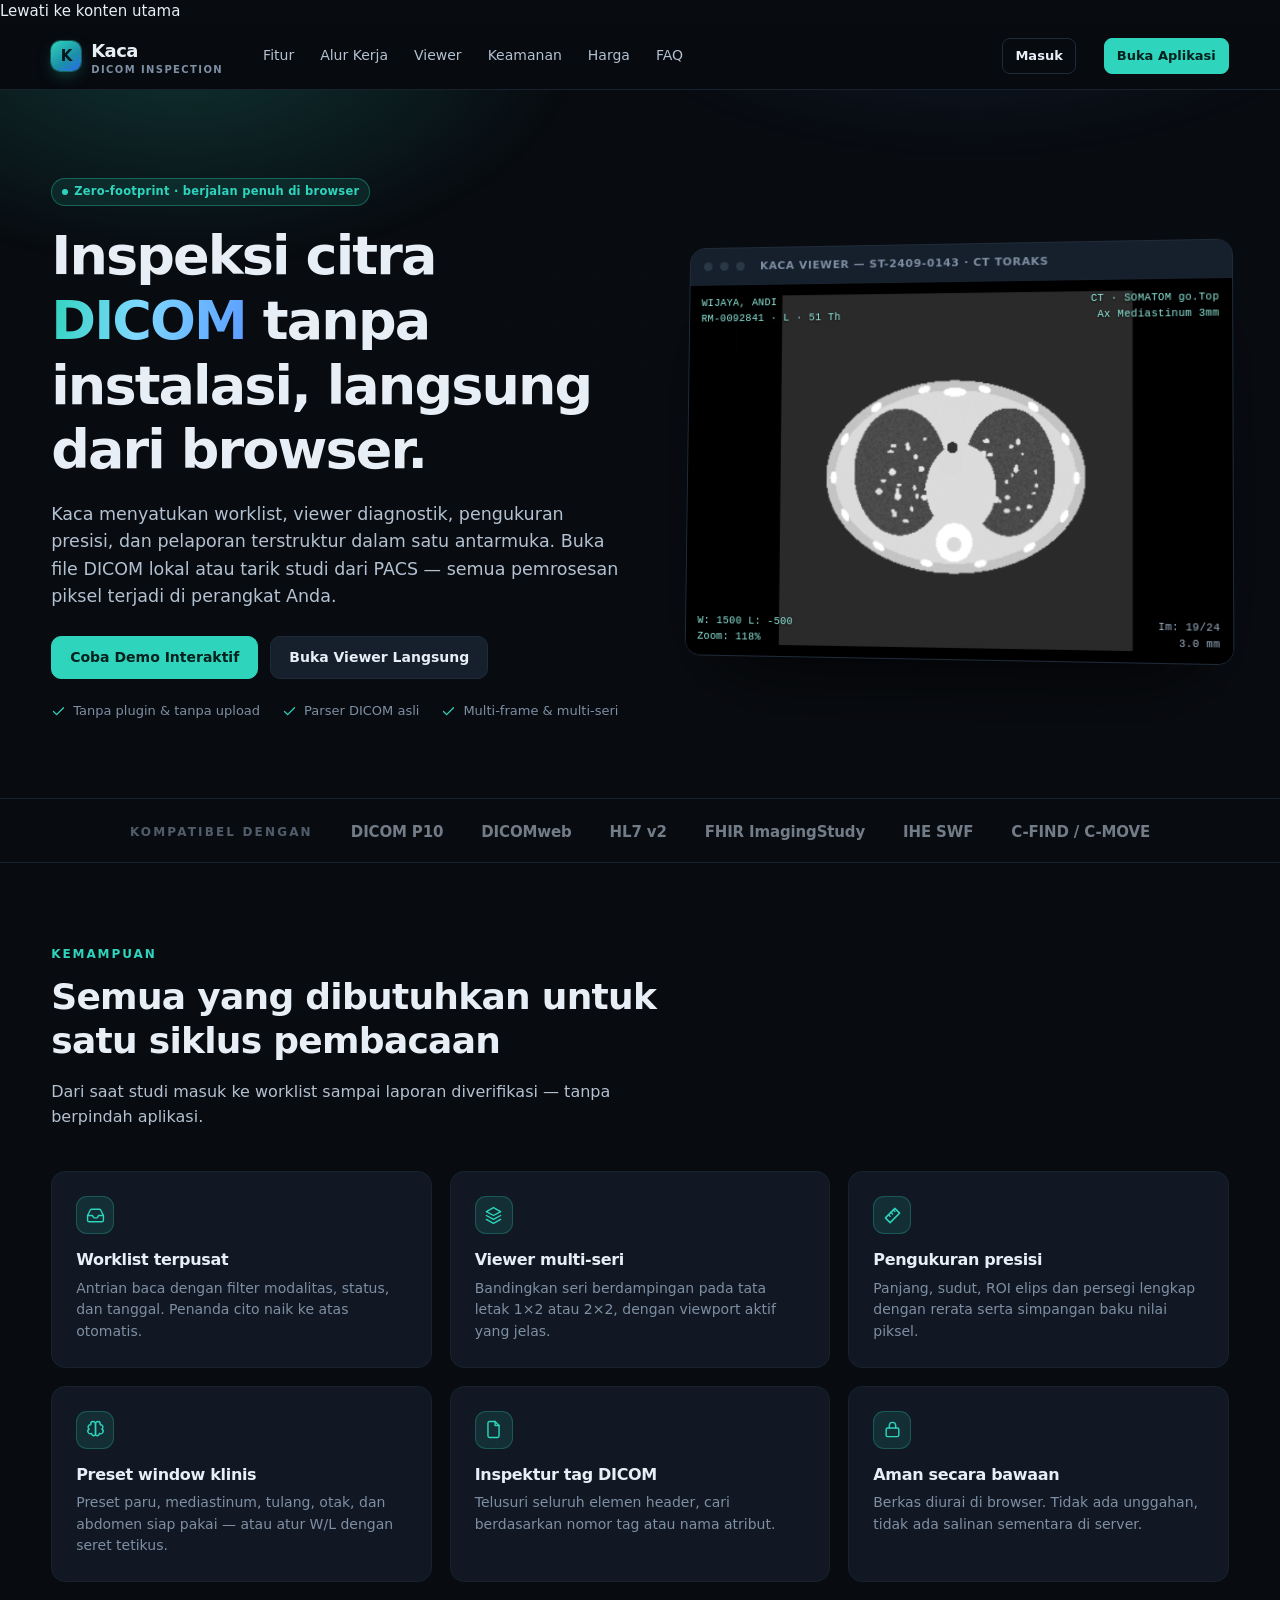
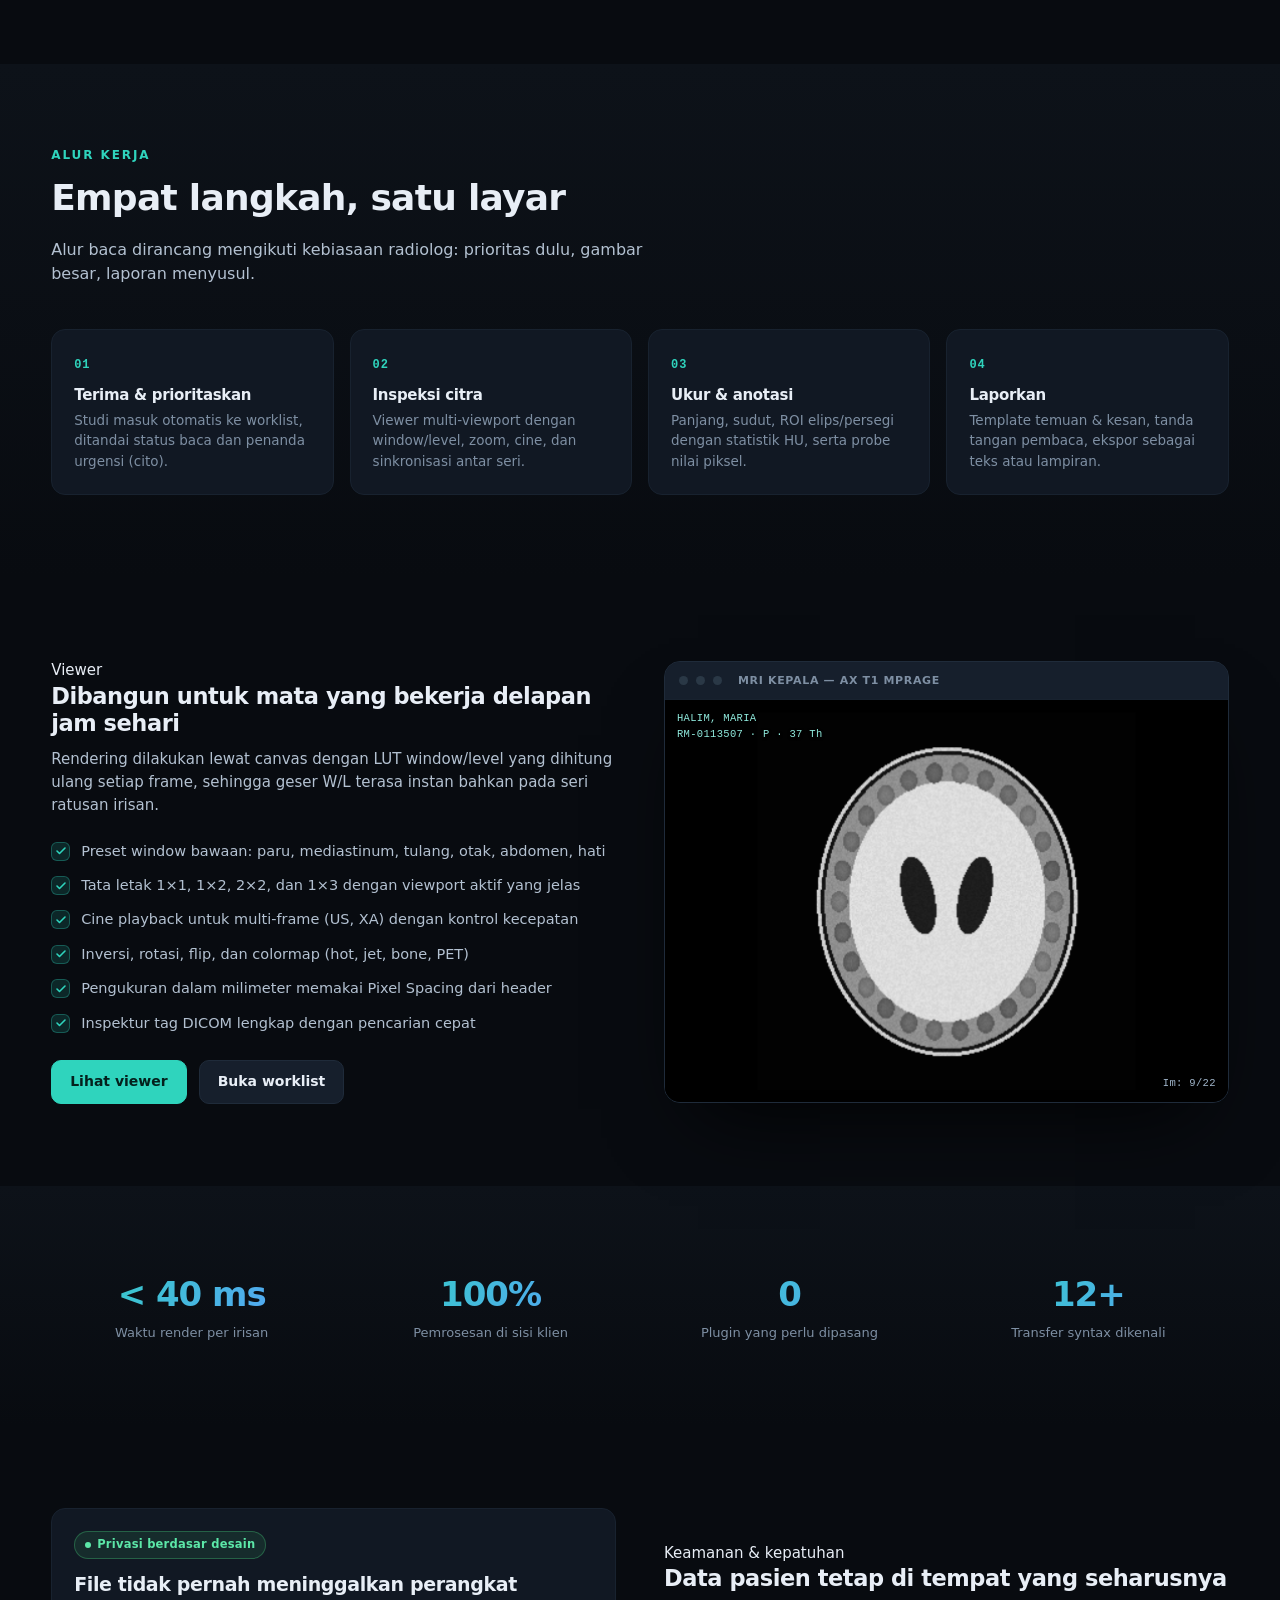
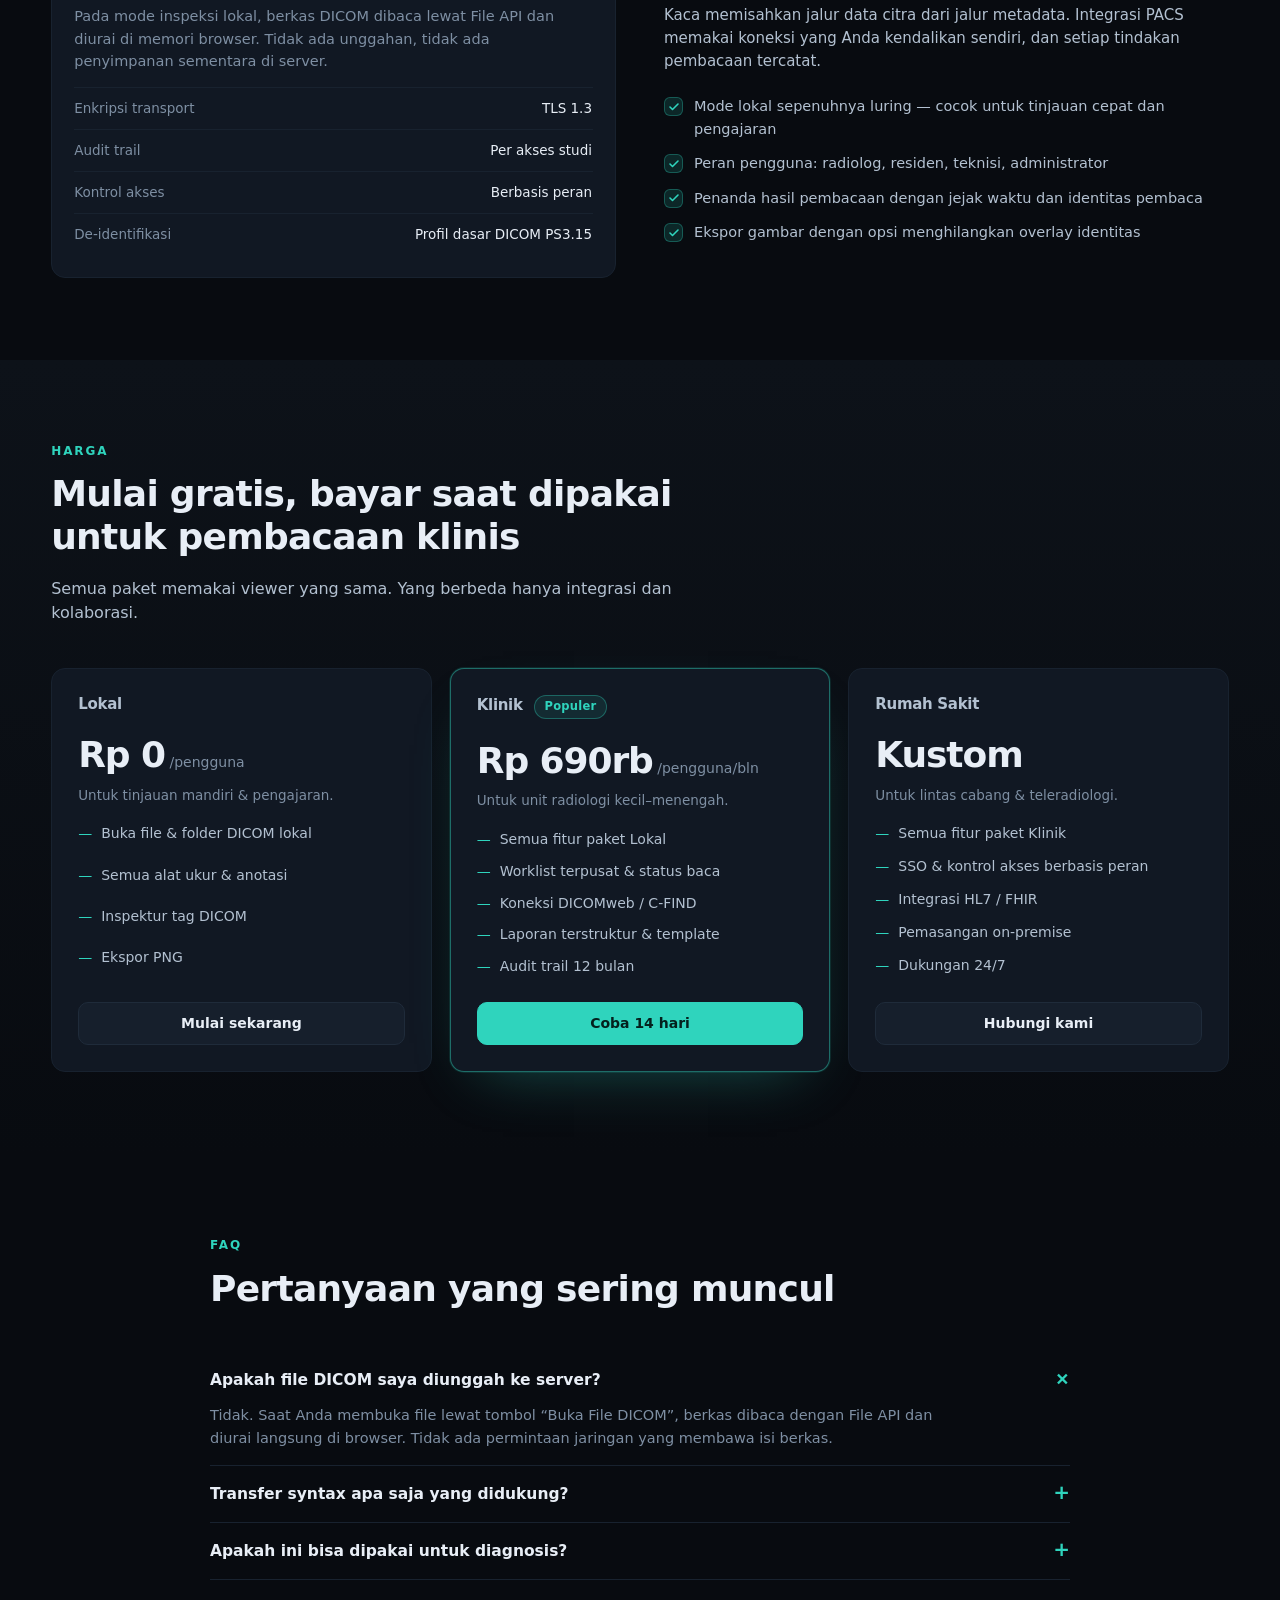
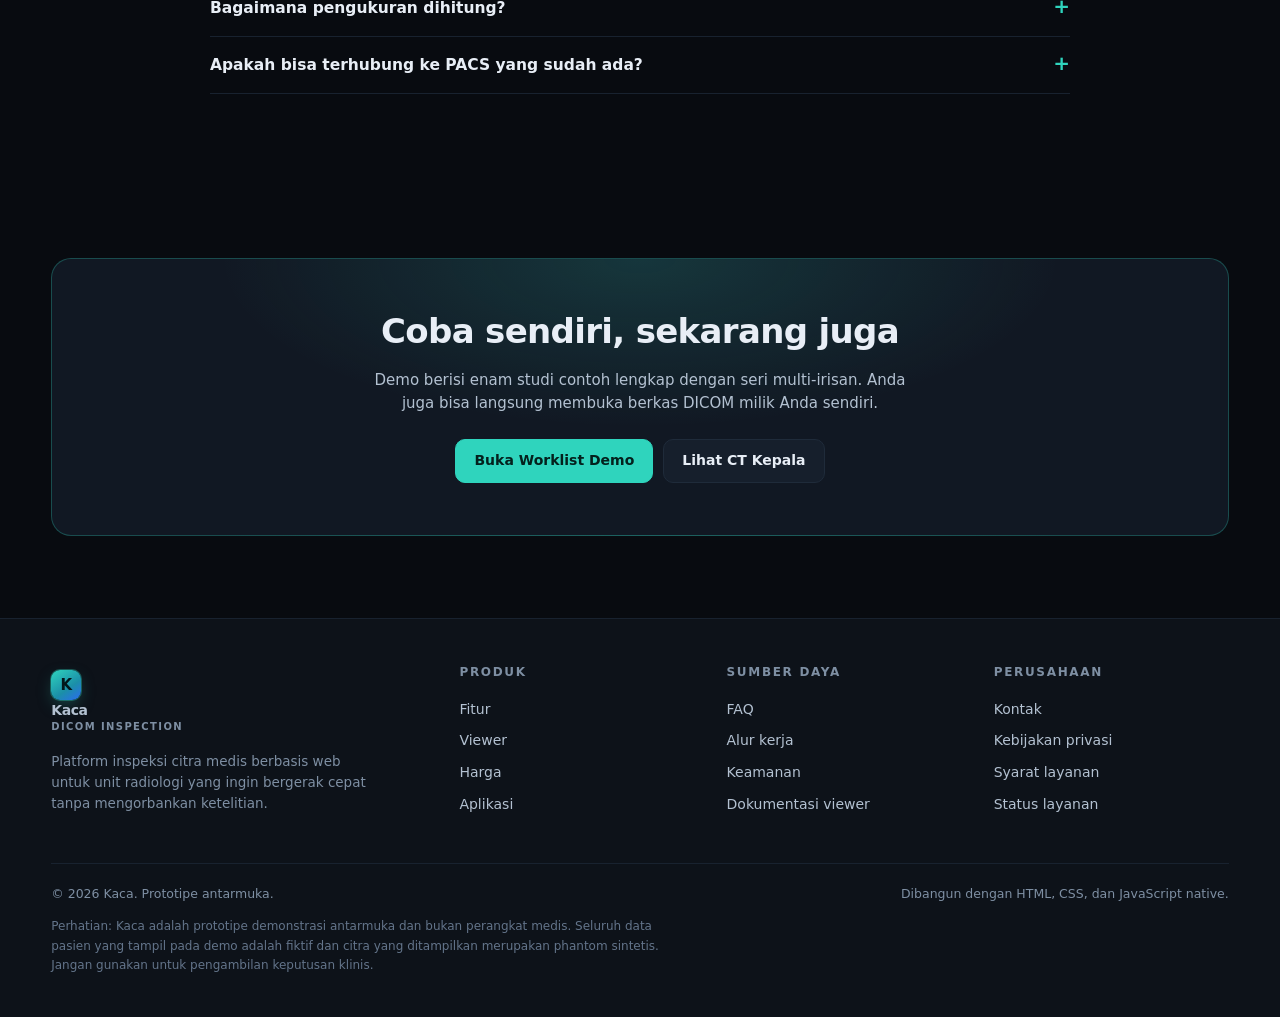
==== commit 1d9df931: "Tambah autentikasi Firebase, sinkronisasi laporan, dan dukungan ponsel Deploy ke Firebase Hosting (p" ====
--- a/index.html
+++ b/index.html
@@ -10,6 +10,7 @@
 <link rel="stylesheet" href="assets/css/site.css">
 </head>
 <body>
+<a class="skip-link" href="#fitur">Lewati ke konten utama</a>
 
 <!-- ============ NAV ============ -->
 <header class="site-nav">
@@ -27,7 +28,7 @@
       <a href="#faq">FAQ</a>
     </nav>
     <span class="spacer"></span>
-    <a class="btn btn-ghost btn-sm nav-hide" href="worklist.html">Masuk</a>
+    <a class="btn btn-ghost btn-sm nav-hide" href="masuk.html">Masuk</a>
     <a class="btn btn-primary btn-sm" href="worklist.html">Buka Aplikasi</a>
     <button class="nav-toggle" id="navToggle" aria-label="Menu">
       <svg width="18" height="18" viewBox="0 0 24 24" fill="none" stroke="currentColor" stroke-width="2" stroke-linecap="round"><path d="M4 7h16M4 12h16M4 17h16"/></svg>
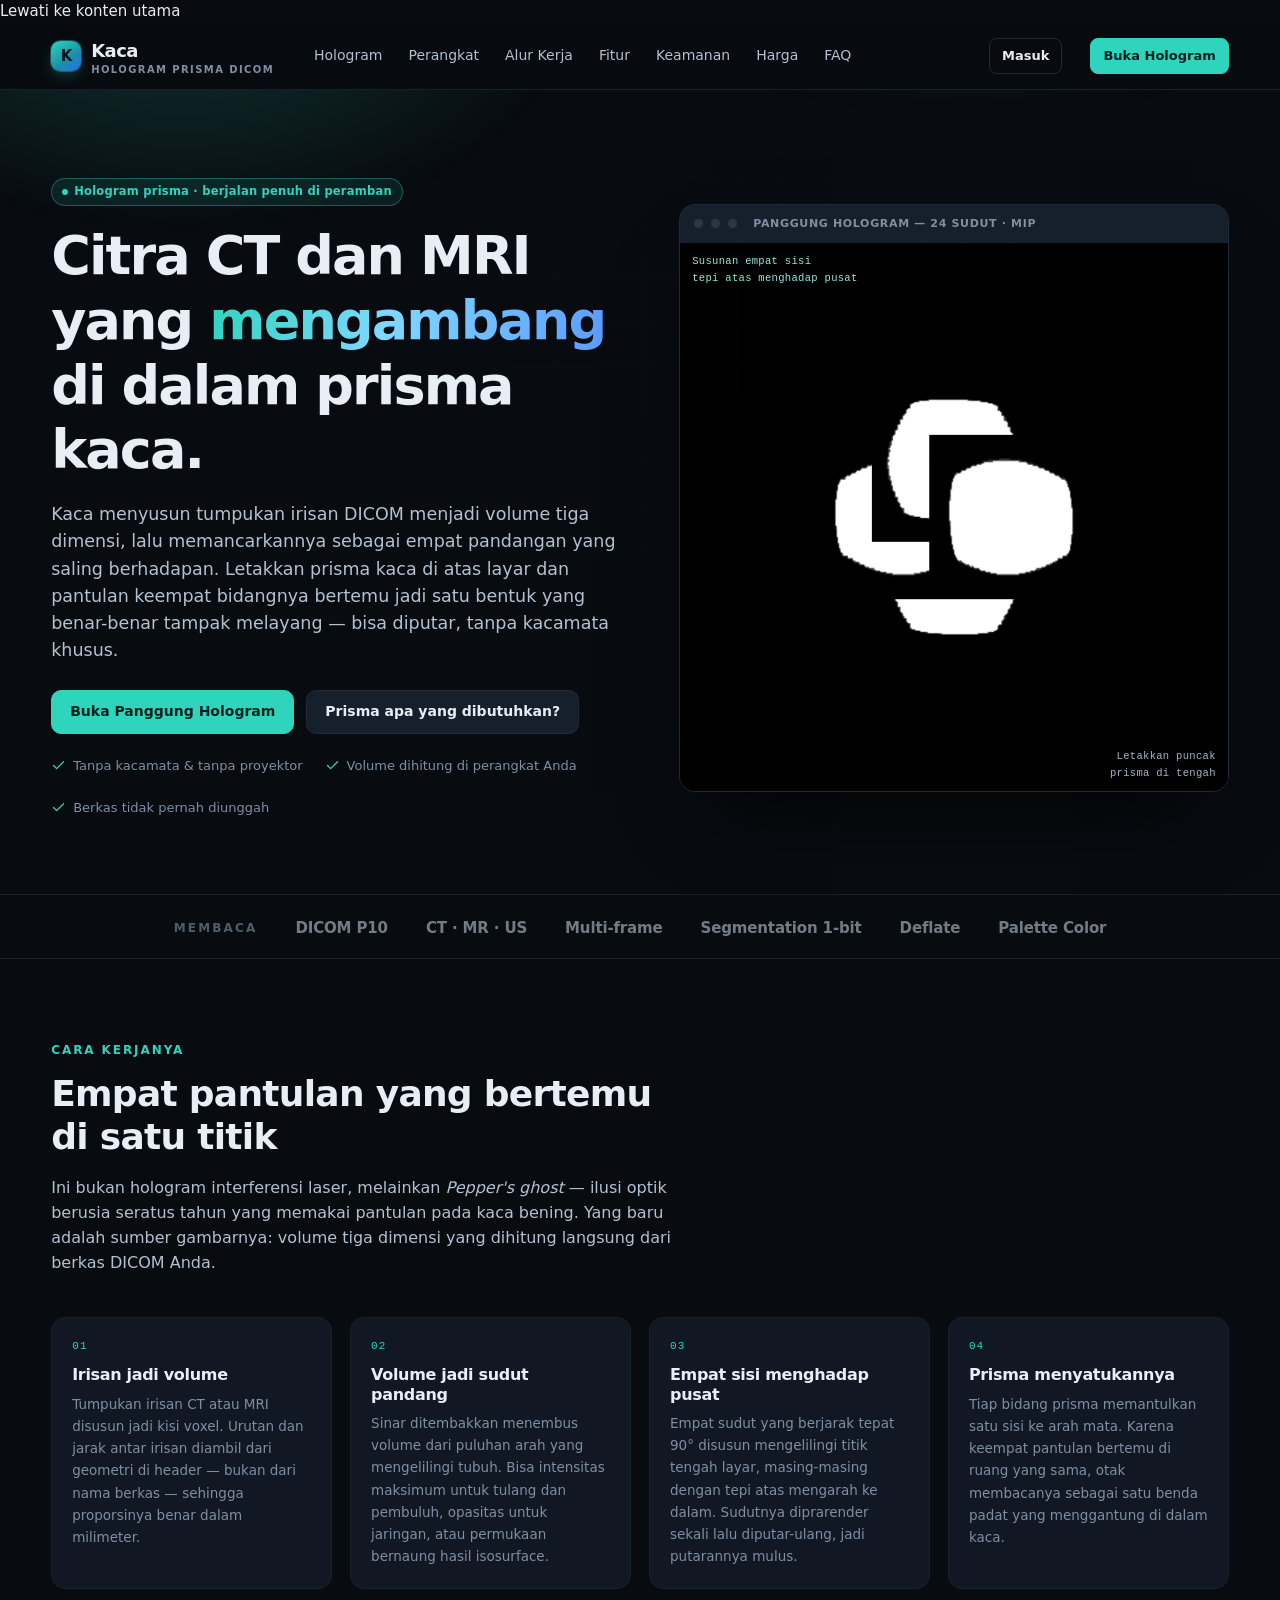
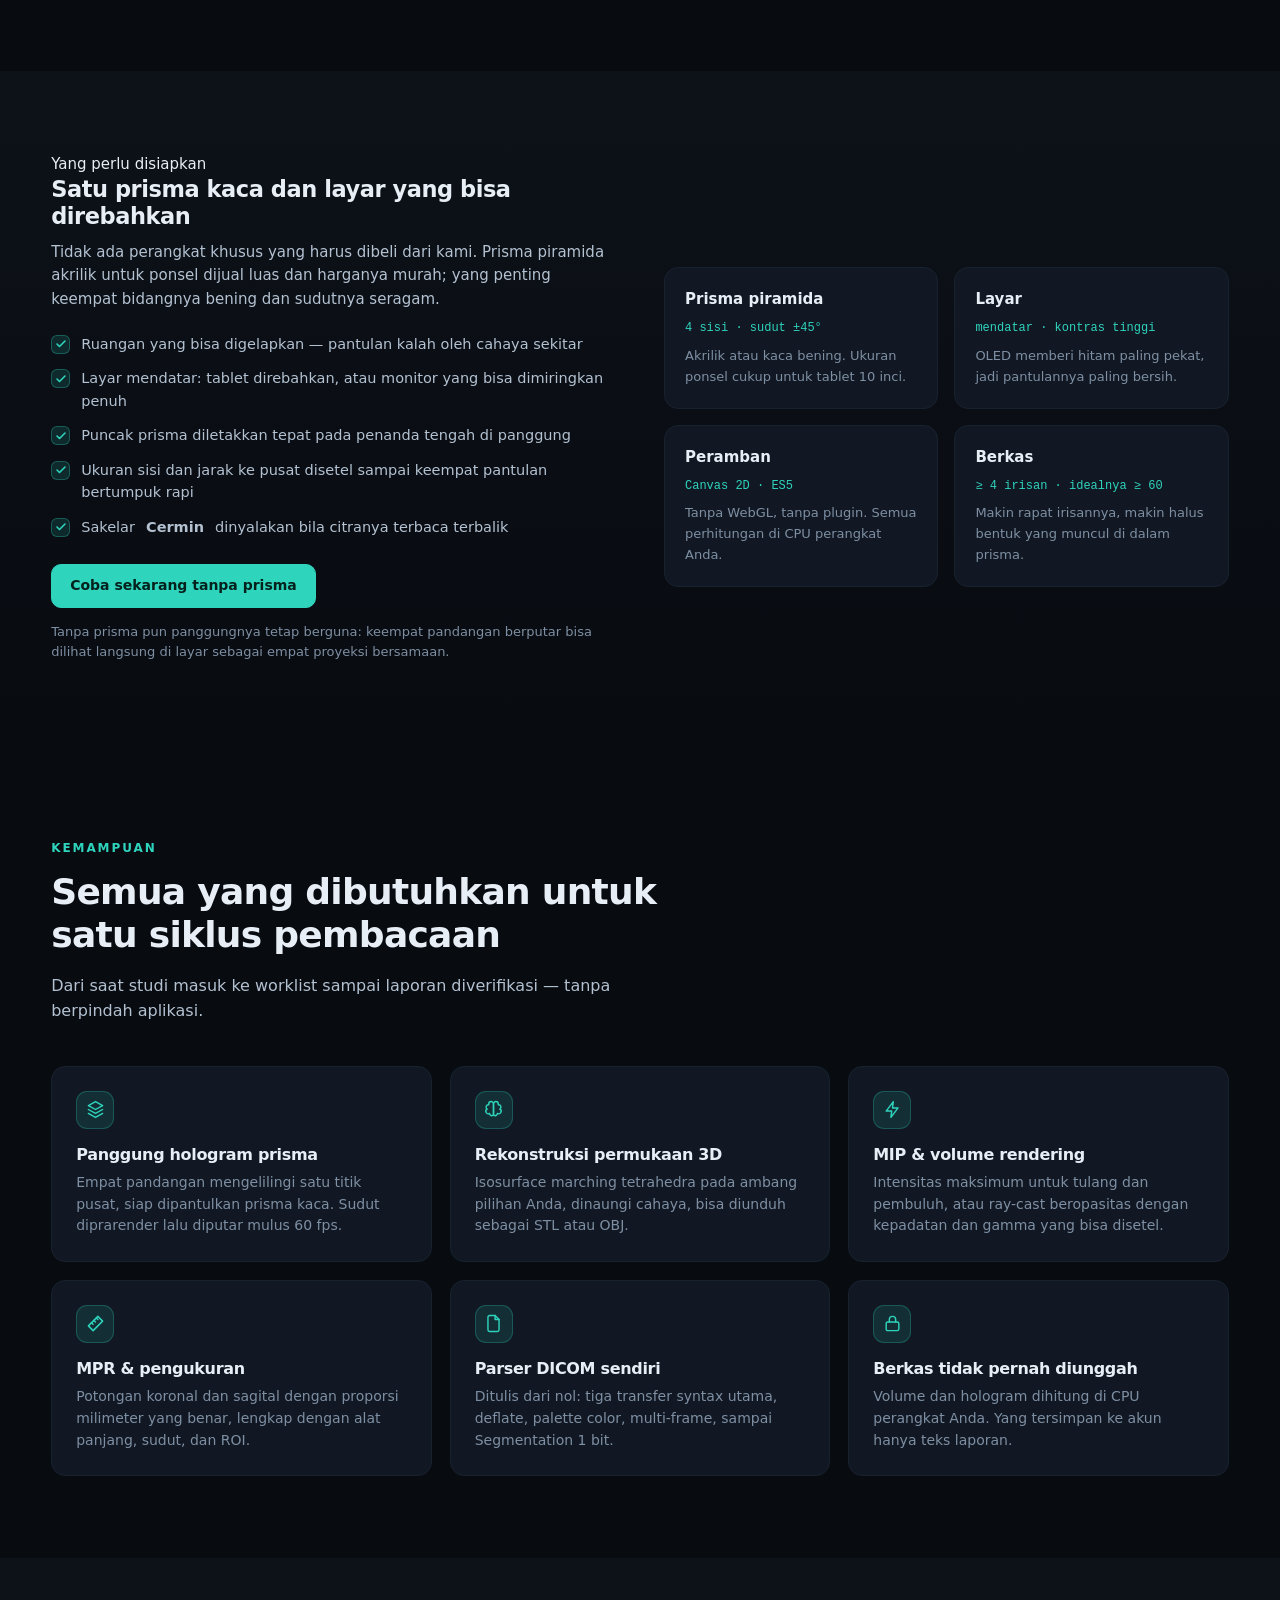
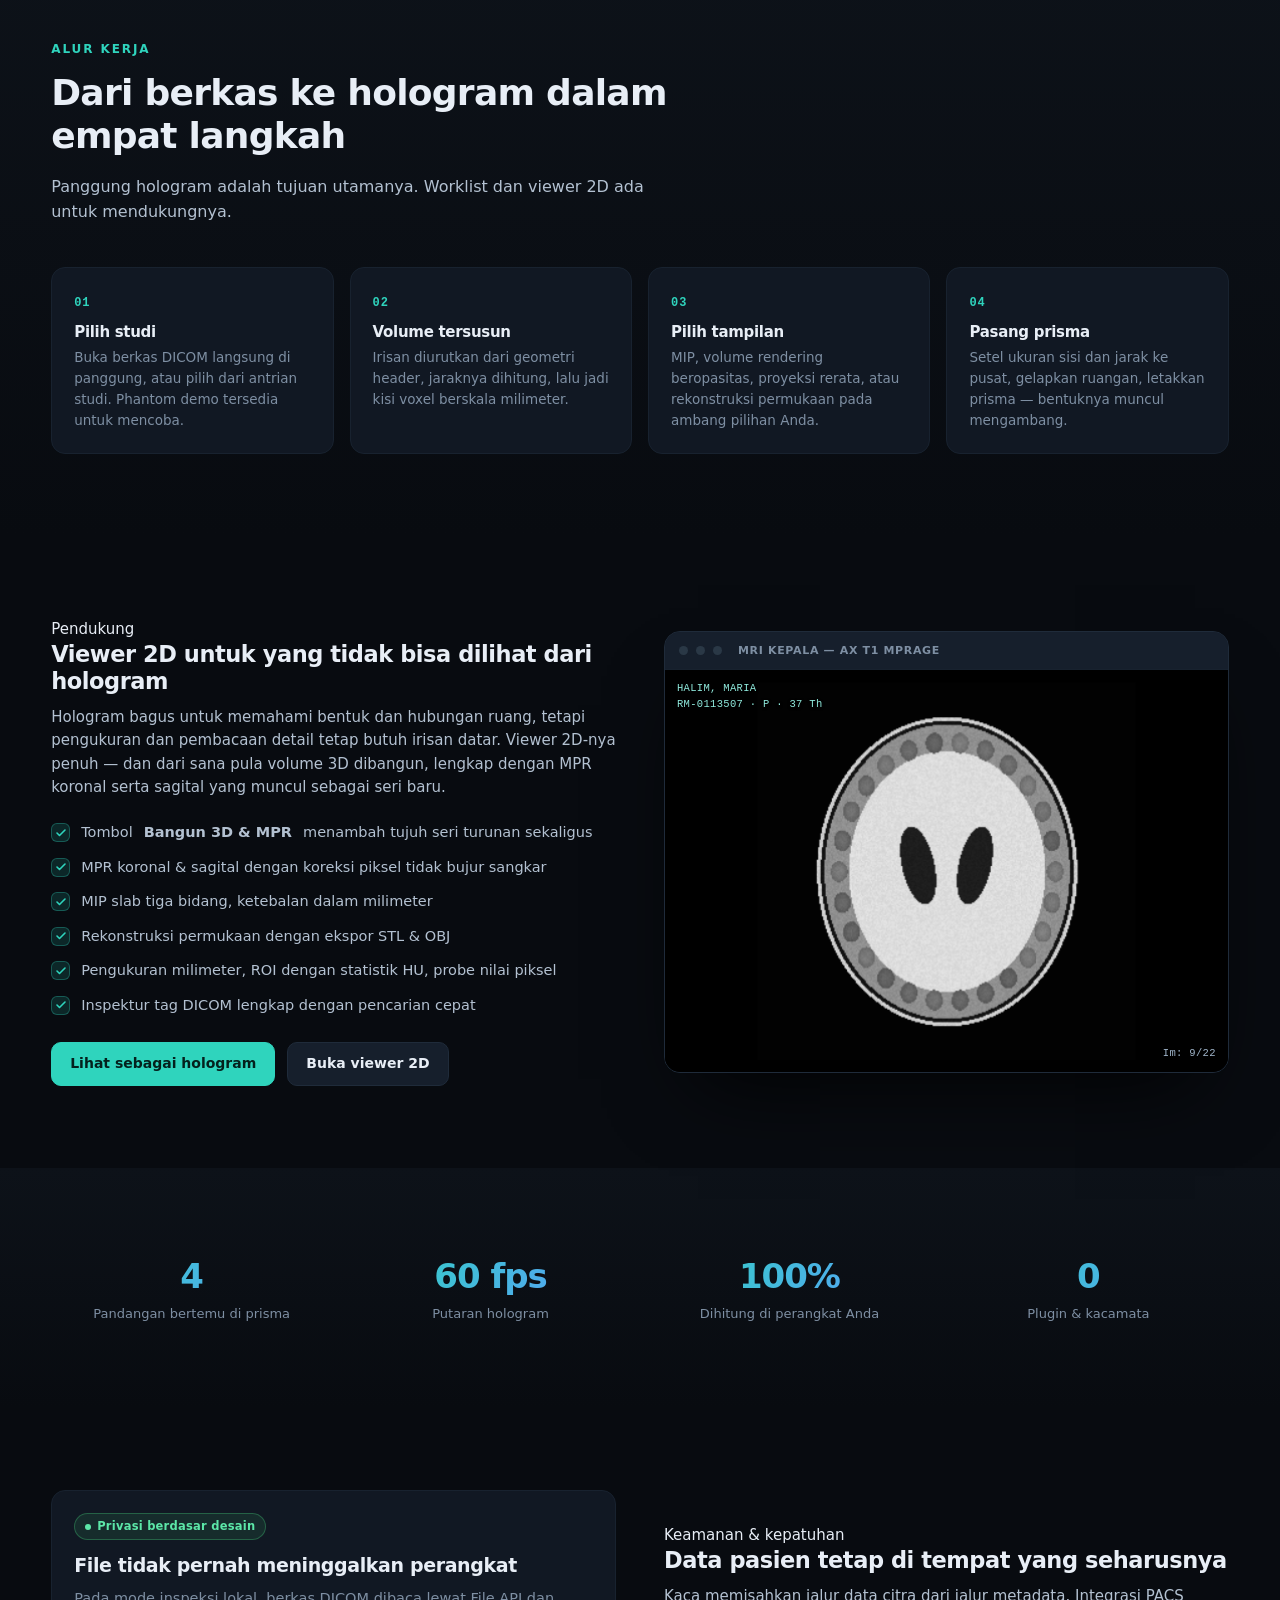
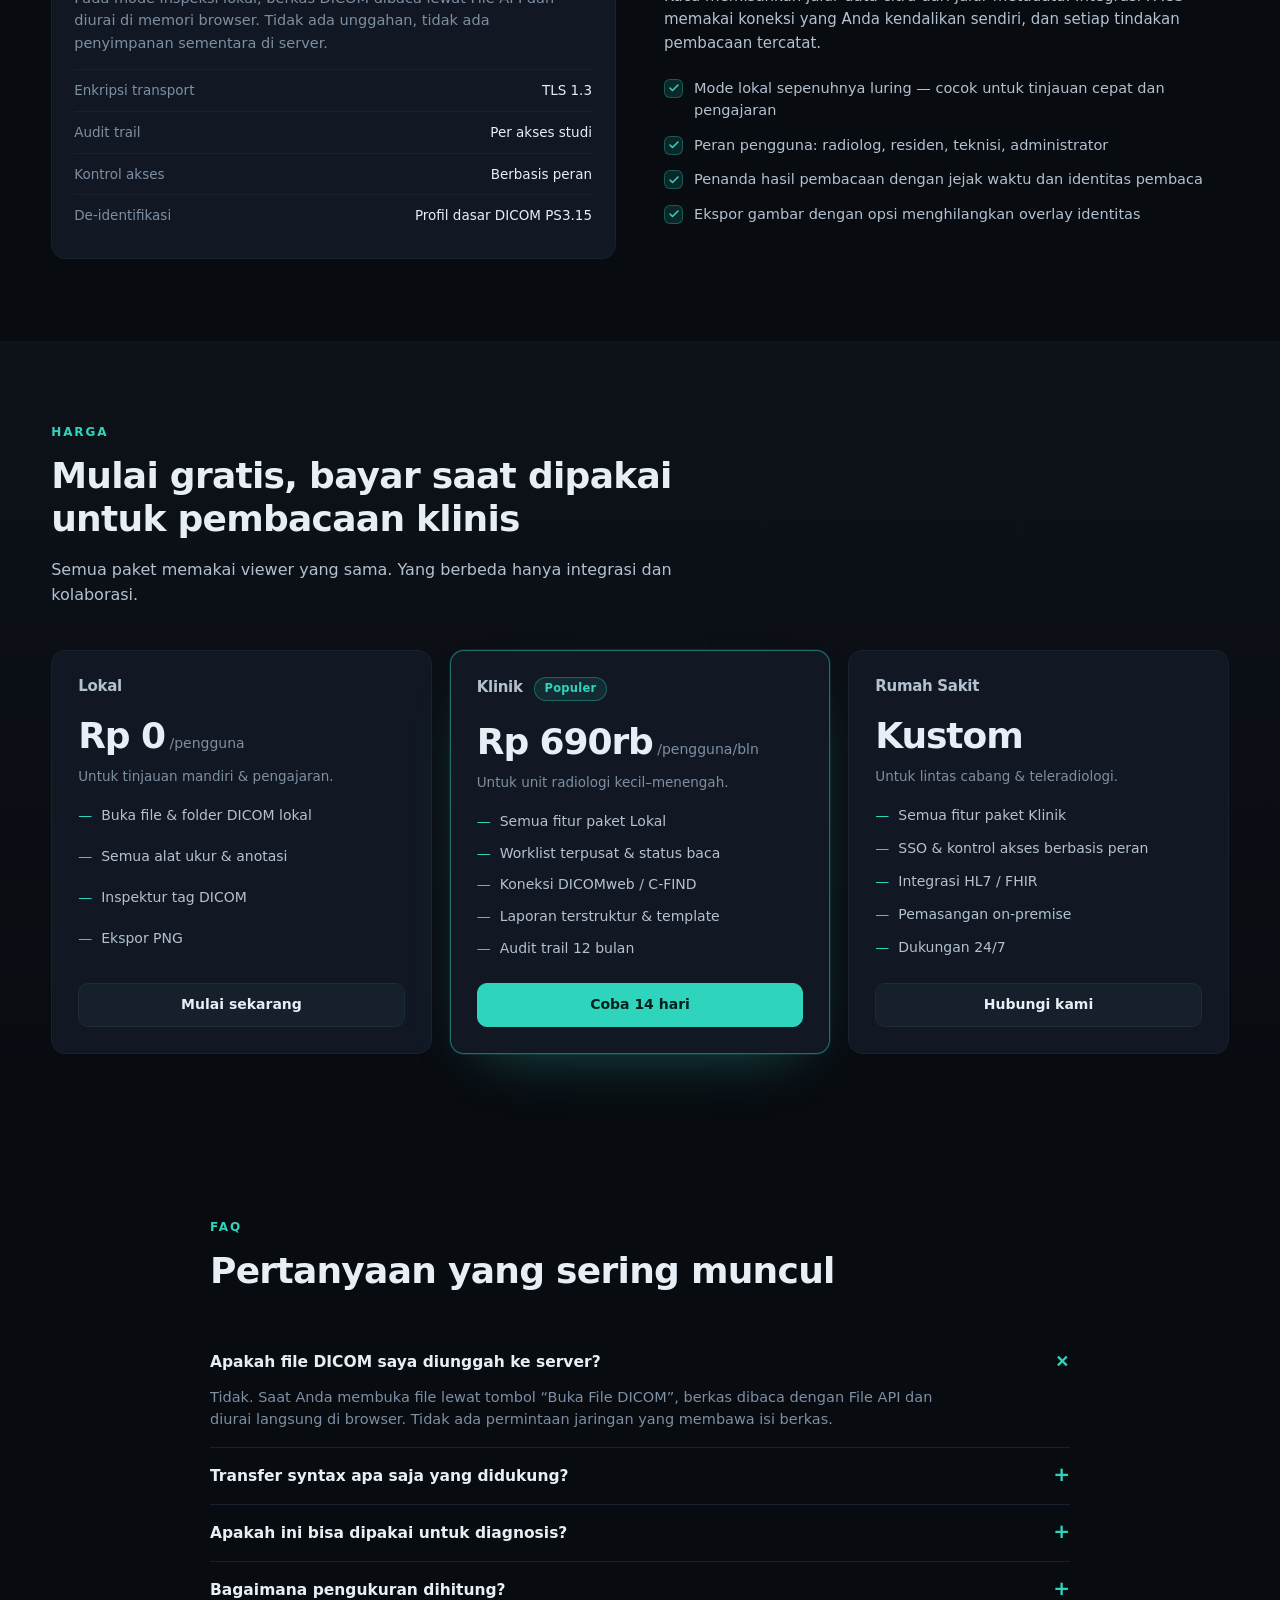
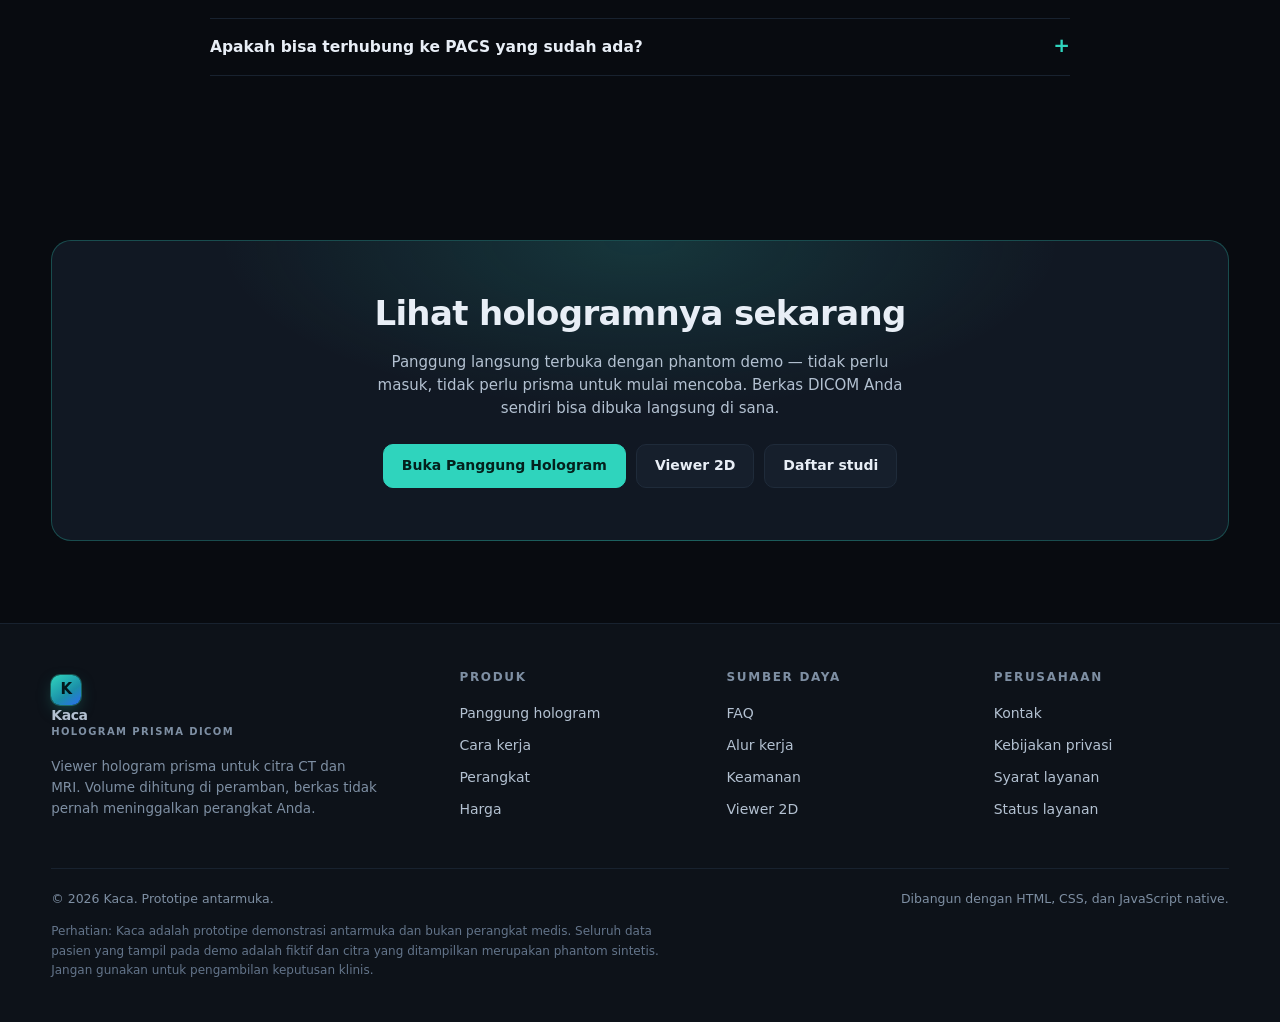
==== commit 264054dd: "Jadikan hologram prisma sebagai inti sistem, bukan lampiran Sebelumnya sistem ini berbentuk platform" ====
--- a/index.html
+++ b/index.html
@@ -3,8 +3,8 @@
 <head>
 <meta charset="utf-8">
 <meta name="viewport" content="width=device-width,initial-scale=1">
-<title>Kaca — Platform Inspeksi Citra DICOM</title>
-<meta name="description" content="Kaca adalah platform inspeksi dan peninjauan citra medis DICOM berbasis web: worklist terpusat, viewer zero-footprint, pengukuran presisi, dan pelaporan terstruktur.">
+<title>Kaca — Viewer Hologram Prisma untuk Citra DICOM</title>
+<meta name="description" content="Kaca mengubah tumpukan irisan CT dan MRI menjadi hologram tiga dimensi yang mengambang di dalam prisma kaca. Berjalan penuh di peramban, tanpa instalasi, tanpa mengunggah berkas.">
 <link rel="icon" href="data:image/svg+xml,<svg xmlns='http://www.w3.org/2000/svg' viewBox='0 0 32 32'><rect width='32' height='32' rx='8' fill='%232fd4bd'/><text x='16' y='22' font-size='17' font-family='sans-serif' font-weight='bold' text-anchor='middle' fill='%2304211d'>K</text></svg>">
 <link rel="stylesheet" href="assets/css/base.css">
 <link rel="stylesheet" href="assets/css/site.css">
@@ -17,19 +17,20 @@
   <div class="wrap">
     <a class="brand" href="index.html">
       <span class="mark">K</span>
-      <span>Kaca<small>DICOM Inspection</small></span>
+      <span>Kaca<small>Hologram Prisma DICOM</small></span>
     </a>
     <nav id="nav">
+      <a href="#hologram">Hologram</a>
+      <a href="#perangkat">Perangkat</a>
+      <a href="#alur">Alur Kerja</a>
       <a href="#fitur">Fitur</a>
-      <a href="#alur">Alur Kerja</a>
-      <a href="#viewer">Viewer</a>
       <a href="#keamanan">Keamanan</a>
       <a href="#harga">Harga</a>
       <a href="#faq">FAQ</a>
     </nav>
     <span class="spacer"></span>
     <a class="btn btn-ghost btn-sm nav-hide" href="masuk.html">Masuk</a>
-    <a class="btn btn-primary btn-sm" href="worklist.html">Buka Aplikasi</a>
+    <a class="btn btn-primary btn-sm" href="prisma.html">Buka Hologram</a>
     <button class="nav-toggle" id="navToggle" aria-label="Menu">
       <svg width="18" height="18" viewBox="0 0 24 24" fill="none" stroke="currentColor" stroke-width="2" stroke-linecap="round"><path d="M4 7h16M4 12h16M4 17h16"/></svg>
     </button>
@@ -40,34 +41,33 @@
 <section class="hero">
   <div class="wrap">
     <div>
-      <span class="pill pill-accent" style="margin-bottom:18px"><span class="dot"></span> Zero-footprint · berjalan penuh di browser</span>
-      <h1>Inspeksi citra <span class="grad">DICOM</span> tanpa instalasi, langsung dari browser.</h1>
+      <span class="pill pill-accent" style="margin-bottom:18px"><span class="dot"></span> Hologram prisma · berjalan penuh di peramban</span>
+      <h1>Citra CT dan MRI yang <span class="grad">mengambang</span> di dalam prisma kaca.</h1>
       <p class="lead">
-        Kaca menyatukan worklist, viewer diagnostik, pengukuran presisi, dan pelaporan terstruktur
-        dalam satu antarmuka. Buka file DICOM lokal atau tarik studi dari PACS — semua pemrosesan
-        piksel terjadi di perangkat Anda.
+        Kaca menyusun tumpukan irisan DICOM menjadi volume tiga dimensi, lalu memancarkannya
+        sebagai empat pandangan yang saling berhadapan. Letakkan prisma kaca di atas layar dan
+        pantulan keempat bidangnya bertemu jadi satu bentuk yang benar-benar tampak melayang —
+        bisa diputar, tanpa kacamata khusus.
       </p>
       <div class="hero-cta">
-        <a class="btn btn-primary" href="worklist.html">Coba Demo Interaktif</a>
-        <a class="btn" href="viewer.html?demo=ST-2409-0143">Buka Viewer Langsung</a>
+        <a class="btn btn-primary" href="prisma.html">Buka Panggung Hologram</a>
+        <a class="btn" href="#perangkat">Prisma apa yang dibutuhkan?</a>
       </div>
       <div class="hero-meta">
-        <span><svg viewBox="0 0 24 24" fill="none" stroke="currentColor" stroke-width="2" stroke-linecap="round" stroke-linejoin="round"><path d="M20 6 9 17l-5-5"/></svg> Tanpa plugin & tanpa upload</span>
-        <span><svg viewBox="0 0 24 24" fill="none" stroke="currentColor" stroke-width="2" stroke-linecap="round" stroke-linejoin="round"><path d="M20 6 9 17l-5-5"/></svg> Parser DICOM asli</span>
-        <span><svg viewBox="0 0 24 24" fill="none" stroke="currentColor" stroke-width="2" stroke-linecap="round" stroke-linejoin="round"><path d="M20 6 9 17l-5-5"/></svg> Multi-frame & multi-seri</span>
-      </div>
-    </div>
-
-    <div class="hero-mock">
+        <span><svg viewBox="0 0 24 24" fill="none" stroke="currentColor" stroke-width="2" stroke-linecap="round" stroke-linejoin="round"><path d="M20 6 9 17l-5-5"/></svg> Tanpa kacamata &amp; tanpa proyektor</span>
+        <span><svg viewBox="0 0 24 24" fill="none" stroke="currentColor" stroke-width="2" stroke-linecap="round" stroke-linejoin="round"><path d="M20 6 9 17l-5-5"/></svg> Volume dihitung di perangkat Anda</span>
+        <span><svg viewBox="0 0 24 24" fill="none" stroke="currentColor" stroke-width="2" stroke-linecap="round" stroke-linejoin="round"><path d="M20 6 9 17l-5-5"/></svg> Berkas tidak pernah diunggah</span>
+      </div>
+    </div>
+
+    <div class="hero-mock hologram-mock">
       <div class="bar">
-        <i></i><i></i><i></i><b>KACA VIEWER — ST-2409-0143 · CT TORAKS</b>
+        <i></i><i></i><i></i><b>PANGGUNG HOLOGRAM — 24 SUDUT · MIP</b>
       </div>
       <div class="stage">
-        <canvas id="heroCanvas" width="640" height="440"></canvas>
-        <div class="ovl tl">WIJAYA, ANDI<br>RM-0092841 · L · 51 Th</div>
-        <div class="ovl tr">CT · SOMATOM go.Top<br>Ax Mediastinum 3mm</div>
-        <div class="ovl bl">W: 1500  L: -500<br>Zoom: 118%</div>
-        <div class="ovl br">Im: <span id="heroIm">12</span>/24<br>3.0 mm</div>
+        <canvas id="heroCanvas" width="620" height="620"></canvas>
+        <div class="ovl tl">Susunan empat sisi<br>tepi atas menghadap pusat</div>
+        <div class="ovl br">Letakkan puncak<br>prisma di tengah</div>
       </div>
     </div>
   </div>
@@ -76,11 +76,116 @@
 <!-- ============ LOGOS ============ -->
 <div class="logos">
   <div class="wrap">
-    <b>Kompatibel dengan</b>
-    <span>DICOM P10</span><span>DICOMweb</span><span>HL7 v2</span>
-    <span>FHIR ImagingStudy</span><span>IHE SWF</span><span>C-FIND / C-MOVE</span>
+    <b>Membaca</b>
+    <span>DICOM P10</span><span>CT · MR · US</span><span>Multi-frame</span>
+    <span>Segmentation 1-bit</span><span>Deflate</span><span>Palette Color</span>
   </div>
 </div>
+
+<!-- ============ PRINSIP HOLOGRAM ============ -->
+<section class="section" id="hologram">
+  <div class="wrap">
+    <div class="section-head">
+      <span class="eyebrow">Cara kerjanya</span>
+      <h2>Empat pantulan yang bertemu di satu titik</h2>
+      <p>
+        Ini bukan hologram interferensi laser, melainkan <i>Pepper's ghost</i> — ilusi optik
+        berusia seratus tahun yang memakai pantulan pada kaca bening. Yang baru adalah sumber
+        gambarnya: volume tiga dimensi yang dihitung langsung dari berkas DICOM Anda.
+      </p>
+    </div>
+    <div class="holo-grid">
+      <article class="holo-step">
+        <span class="num">01</span>
+        <h3>Irisan jadi volume</h3>
+        <p>
+          Tumpukan irisan CT atau MRI disusun jadi kisi voxel. Urutan dan jarak antar irisan
+          diambil dari geometri di header — bukan dari nama berkas — sehingga proporsinya benar
+          dalam milimeter.
+        </p>
+      </article>
+      <article class="holo-step">
+        <span class="num">02</span>
+        <h3>Volume jadi sudut pandang</h3>
+        <p>
+          Sinar ditembakkan menembus volume dari puluhan arah yang mengelilingi tubuh. Bisa
+          intensitas maksimum untuk tulang dan pembuluh, opasitas untuk jaringan, atau permukaan
+          bernaung hasil isosurface.
+        </p>
+      </article>
+      <article class="holo-step">
+        <span class="num">03</span>
+        <h3>Empat sisi menghadap pusat</h3>
+        <p>
+          Empat sudut yang berjarak tepat 90° disusun mengelilingi titik tengah layar, masing-masing
+          dengan tepi atas mengarah ke dalam. Sudutnya diprarender sekali lalu diputar-ulang, jadi
+          putarannya mulus.
+        </p>
+      </article>
+      <article class="holo-step">
+        <span class="num">04</span>
+        <h3>Prisma menyatukannya</h3>
+        <p>
+          Tiap bidang prisma memantulkan satu sisi ke arah mata. Karena keempat pantulan bertemu di
+          ruang yang sama, otak membacanya sebagai satu benda padat yang menggantung di dalam kaca.
+        </p>
+      </article>
+    </div>
+  </div>
+</section>
+
+<!-- ============ PERANGKAT ============ -->
+<section class="section alt" id="perangkat">
+  <div class="wrap split">
+    <div>
+      <span class="eyebrow">Yang perlu disiapkan</span>
+      <h2>Satu prisma kaca dan layar yang bisa direbahkan</h2>
+      <p style="color:var(--text-2)">
+        Tidak ada perangkat khusus yang harus dibeli dari kami. Prisma piramida akrilik untuk
+        ponsel dijual luas dan harganya murah; yang penting keempat bidangnya bening dan
+        sudutnya seragam.
+      </p>
+      <ul class="check-list">
+        <li>Ruangan yang bisa digelapkan — pantulan kalah oleh cahaya sekitar</li>
+        <li>Layar mendatar: tablet direbahkan, atau monitor yang bisa dimiringkan penuh</li>
+        <li>Puncak prisma diletakkan tepat pada penanda tengah di panggung</li>
+        <li>Ukuran sisi dan jarak ke pusat disetel sampai keempat pantulan bertumpuk rapi</li>
+        <li>Sakelar <b>Cermin</b> dinyalakan bila citranya terbaca terbalik</li>
+      </ul>
+      <div class="hero-cta" style="margin-bottom:0">
+        <a class="btn btn-primary" href="prisma.html">Coba sekarang tanpa prisma</a>
+      </div>
+      <p style="color:var(--muted);font-size:13px;margin-top:14px">
+        Tanpa prisma pun panggungnya tetap berguna: keempat pandangan berputar bisa dilihat
+        langsung di layar sebagai empat proyeksi bersamaan.
+      </p>
+    </div>
+    <div>
+      <div class="alat-grid">
+        <div class="alat">
+          <b>Prisma piramida</b>
+          <span class="spek">4 sisi · sudut ±45°</span>
+          <p>Akrilik atau kaca bening. Ukuran ponsel cukup untuk tablet 10 inci.</p>
+        </div>
+        <div class="alat">
+          <b>Layar</b>
+          <span class="spek">mendatar · kontras tinggi</span>
+          <p>OLED memberi hitam paling pekat, jadi pantulannya paling bersih.</p>
+        </div>
+        <div class="alat">
+          <b>Peramban</b>
+          <span class="spek">Canvas 2D · ES5</span>
+          <p>Tanpa WebGL, tanpa plugin. Semua perhitungan di CPU perangkat Anda.</p>
+        </div>
+        <div class="alat">
+          <b>Berkas</b>
+          <span class="spek">≥ 4 irisan · idealnya ≥ 60</span>
+          <p>Makin rapat irisannya, makin halus bentuk yang muncul di dalam prisma.</p>
+        </div>
+      </div>
+    </div>
+  </div>
+</section>
 
 <!-- ============ FITUR ============ -->
 <section class="section" id="fitur">
@@ -99,25 +204,25 @@
   <div class="wrap">
     <div class="section-head">
       <span class="eyebrow">Alur kerja</span>
-      <h2>Empat langkah, satu layar</h2>
-      <p>Alur baca dirancang mengikuti kebiasaan radiolog: prioritas dulu, gambar besar, laporan menyusul.</p>
+      <h2>Dari berkas ke hologram dalam empat langkah</h2>
+      <p>Panggung hologram adalah tujuan utamanya. Worklist dan viewer 2D ada untuk mendukungnya.</p>
     </div>
     <div class="steps">
       <div class="step">
-        <h3>Terima &amp; prioritaskan</h3>
-        <p>Studi masuk otomatis ke worklist, ditandai status baca dan penanda urgensi (cito).</p>
+        <h3>Pilih studi</h3>
+        <p>Buka berkas DICOM langsung di panggung, atau pilih dari antrian studi. Phantom demo tersedia untuk mencoba.</p>
       </div>
       <div class="step">
-        <h3>Inspeksi citra</h3>
-        <p>Viewer multi-viewport dengan window/level, zoom, cine, dan sinkronisasi antar seri.</p>
+        <h3>Volume tersusun</h3>
+        <p>Irisan diurutkan dari geometri header, jaraknya dihitung, lalu jadi kisi voxel berskala milimeter.</p>
       </div>
       <div class="step">
-        <h3>Ukur &amp; anotasi</h3>
-        <p>Panjang, sudut, ROI elips/persegi dengan statistik HU, serta probe nilai piksel.</p>
+        <h3>Pilih tampilan</h3>
+        <p>MIP, volume rendering beropasitas, proyeksi rerata, atau rekonstruksi permukaan pada ambang pilihan Anda.</p>
       </div>
       <div class="step">
-        <h3>Laporkan</h3>
-        <p>Template temuan &amp; kesan, tanda tangan pembaca, ekspor sebagai teks atau lampiran.</p>
+        <h3>Pasang prisma</h3>
+        <p>Setel ukuran sisi dan jarak ke pusat, gelapkan ruangan, letakkan prisma — bentuknya muncul mengambang.</p>
       </div>
     </div>
   </div>
@@ -127,23 +232,24 @@
 <section class="section" id="viewer">
   <div class="wrap split">
     <div>
-      <span class="eyebrow">Viewer</span>
-      <h2>Dibangun untuk mata yang bekerja delapan jam sehari</h2>
+      <span class="eyebrow">Pendukung</span>
+      <h2>Viewer 2D untuk yang tidak bisa dilihat dari hologram</h2>
       <p style="color:var(--text-2)">
-        Rendering dilakukan lewat canvas dengan LUT window/level yang dihitung ulang setiap frame,
-        sehingga geser W/L terasa instan bahkan pada seri ratusan irisan.
+        Hologram bagus untuk memahami bentuk dan hubungan ruang, tetapi pengukuran dan pembacaan
+        detail tetap butuh irisan datar. Viewer 2D-nya penuh — dan dari sana pula volume 3D
+        dibangun, lengkap dengan MPR koronal serta sagital yang muncul sebagai seri baru.
       </p>
       <ul class="check-list">
-        <li>Preset window bawaan: paru, mediastinum, tulang, otak, abdomen, hati</li>
-        <li>Tata letak 1×1, 1×2, 2×2, dan 1×3 dengan viewport aktif yang jelas</li>
-        <li>Cine playback untuk multi-frame (US, XA) dengan kontrol kecepatan</li>
-        <li>Inversi, rotasi, flip, dan colormap (hot, jet, bone, PET)</li>
-        <li>Pengukuran dalam milimeter memakai Pixel Spacing dari header</li>
+        <li>Tombol <b>Bangun 3D &amp; MPR</b> menambah tujuh seri turunan sekaligus</li>
+        <li>MPR koronal &amp; sagital dengan koreksi piksel tidak bujur sangkar</li>
+        <li>MIP slab tiga bidang, ketebalan dalam milimeter</li>
+        <li>Rekonstruksi permukaan dengan ekspor STL &amp; OBJ</li>
+        <li>Pengukuran milimeter, ROI dengan statistik HU, probe nilai piksel</li>
         <li>Inspektur tag DICOM lengkap dengan pencarian cepat</li>
       </ul>
       <div class="hero-cta" style="margin-bottom:0">
-        <a class="btn btn-primary" href="viewer.html?demo=ST-2409-0144">Lihat viewer</a>
-        <a class="btn" href="worklist.html">Buka worklist</a>
+        <a class="btn btn-primary" href="prisma.html?demo=ST-2409-0144">Lihat sebagai hologram</a>
+        <a class="btn" href="viewer.html?demo=ST-2409-0144">Buka viewer 2D</a>
       </div>
     </div>
     <div class="hero-mock" style="transform:none">
@@ -161,10 +267,10 @@
 <section class="section alt">
   <div class="wrap">
     <div class="stats">
-      <div class="stat"><b>&lt; 40 ms</b><span>Waktu render per irisan</span></div>
-      <div class="stat"><b>100%</b><span>Pemrosesan di sisi klien</span></div>
-      <div class="stat"><b>0</b><span>Plugin yang perlu dipasang</span></div>
-      <div class="stat"><b>12+</b><span>Transfer syntax dikenali</span></div>
+      <div class="stat"><b>4</b><span>Pandangan bertemu di prisma</span></div>
+      <div class="stat"><b>60 fps</b><span>Putaran hologram</span></div>
+      <div class="stat"><b>100%</b><span>Dihitung di perangkat Anda</span></div>
+      <div class="stat"><b>0</b><span>Plugin &amp; kacamata</span></div>
     </div>
   </div>
 </section>
@@ -222,7 +328,7 @@
           <li>Inspektur tag DICOM</li>
           <li>Ekspor PNG</li>
         </ul>
-        <a class="btn" href="worklist.html">Mulai sekarang</a>
+        <a class="btn" href="prisma.html">Mulai sekarang</a>
       </div>
       <div class="price pop">
         <h3>Klinik <span class="pill pill-accent" style="margin-left:6px">Populer</span></h3>
@@ -235,7 +341,7 @@
           <li>Laporan terstruktur &amp; template</li>
           <li>Audit trail 12 bulan</li>
         </ul>
-        <a class="btn btn-primary" href="worklist.html">Coba 14 hari</a>
+        <a class="btn btn-primary" href="prisma.html">Coba 14 hari</a>
       </div>
       <div class="price">
         <h3>Rumah Sakit</h3>
@@ -298,12 +404,13 @@
 <section class="section" id="kontak">
   <div class="wrap">
     <div class="cta-band">
-      <h2>Coba sendiri, sekarang juga</h2>
-      <p>Demo berisi enam studi contoh lengkap dengan seri multi-irisan. Anda juga bisa langsung
-      membuka berkas DICOM milik Anda sendiri.</p>
+      <h2>Lihat hologramnya sekarang</h2>
+      <p>Panggung langsung terbuka dengan phantom demo — tidak perlu masuk, tidak perlu prisma
+      untuk mulai mencoba. Berkas DICOM Anda sendiri bisa dibuka langsung di sana.</p>
       <div class="row" style="justify-content:center;flex-wrap:wrap">
-        <a class="btn btn-primary" href="worklist.html">Buka Worklist Demo</a>
-        <a class="btn" href="viewer.html?demo=ST-2409-0146">Lihat CT Kepala</a>
+        <a class="btn btn-primary" href="prisma.html?demo=ST-2409-0146">Buka Panggung Hologram</a>
+        <a class="btn" href="viewer.html?demo=ST-2409-0146">Viewer 2D</a>
+        <a class="btn" href="worklist.html">Daftar studi</a>
       </div>
     </div>
   </div>
@@ -315,22 +422,22 @@
     <div class="foot-grid">
       <div>
         <a class="brand" href="index.html" style="margin-bottom:14px">
-          <span class="mark">K</span><span>Kaca<small>DICOM Inspection</small></span>
+          <span class="mark">K</span><span>Kaca<small>Hologram Prisma DICOM</small></span>
         </a>
         <p style="color:var(--muted);font-size:13.5px;max-width:38ch">
-          Platform inspeksi citra medis berbasis web untuk unit radiologi yang ingin bergerak cepat
-          tanpa mengorbankan ketelitian.
+          Viewer hologram prisma untuk citra CT dan MRI. Volume dihitung di peramban, berkas tidak
+          pernah meninggalkan perangkat Anda.
         </p>
       </div>
       <div>
         <h4>Produk</h4>
-        <a href="#fitur">Fitur</a><a href="#viewer">Viewer</a>
-        <a href="#harga">Harga</a><a href="worklist.html">Aplikasi</a>
+        <a href="prisma.html">Panggung hologram</a><a href="#hologram">Cara kerja</a>
+        <a href="#perangkat">Perangkat</a><a href="#harga">Harga</a>
       </div>
       <div>
         <h4>Sumber Daya</h4>
         <a href="#faq">FAQ</a><a href="#alur">Alur kerja</a>
-        <a href="#keamanan">Keamanan</a><a href="viewer.html">Dokumentasi viewer</a>
+        <a href="#keamanan">Keamanan</a><a href="viewer.html">Viewer 2D</a>
       </div>
       <div>
         <h4>Perusahaan</h4>
@@ -351,6 +458,7 @@
 </footer>
 
 <script src="assets/js/common.js"></script>
+<script src="assets/js/volume.js"></script>
 <script src="assets/js/demo.js"></script>
 <script src="assets/js/dicom.js"></script>
 <script src="assets/js/site.js"></script>
--- a/assets/css/base.css
+++ b/assets/css/base.css
@@ -133,4 +133,31 @@
 .modal .body{padding:20px 22px}
 .modal footer{display:flex;justify-content:flex-end;gap:10px;padding:16px 22px;border-top:1px solid var(--line-soft)}
 
+/* ---------- dialog pintasan papan ketik ---------- */
+.sc-modal{width:min(720px,94vw)}
+.sc-body{display:grid;grid-template-columns:repeat(auto-fit,minmax(280px,1fr));gap:20px 28px}
+.sc-grup h4{
+  margin:0 0 8px;font-size:11px;letter-spacing:.12em;text-transform:uppercase;
+  color:var(--muted);font-weight:700;
+}
+.sc-grup dl{margin:0;display:flex;flex-direction:column;gap:2px}
+.sc-grup dl>div{
+  display:flex;align-items:baseline;gap:10px;padding:4px 0;
+  border-bottom:1px solid var(--line-soft);
+}
+.sc-grup dl>div:last-child{border-bottom:none}
+.sc-grup dt{flex:none;min-width:104px;display:flex;align-items:center;gap:5px;flex-wrap:wrap}
+.sc-grup dd{margin:0;font-size:13px;color:var(--text-2)}
+.sc-grup .atau{font-size:10.5px;color:var(--muted)}
+.sc-body kbd{
+  display:inline-block;font-family:var(--mono);font-size:11px;line-height:1.5;
+  padding:2px 7px;border-radius:6px;background:var(--panel-2);
+  border:1px solid var(--line);border-bottom-width:2px;color:var(--text);
+  white-space:nowrap;
+}
+@media (max-width:620px){
+  .sc-grup dt{min-width:92px}
+  .sc-body{gap:16px}
+}
+
 @media (prefers-reduced-motion:reduce){*{animation-duration:.01ms !important;transition-duration:.01ms !important}}
--- a/assets/css/site.css
+++ b/assets/css/site.css
@@ -59,6 +59,33 @@
 .hero-mock .ovl.tr{top:10px;right:12px;text-align:right}
 .hero-mock .ovl.bl{bottom:10px;left:12px}
 .hero-mock .ovl.br{bottom:10px;right:12px;text-align:right;color:#9fb4c9}
+
+/* Mock hologram: panggungnya bujur sangkar dan tanpa perspektif miring,
+   karena susunan empat sisi harus terbaca simetris. */
+.hologram-mock{transform:none}
+.hologram-mock .stage{aspect-ratio:1/1;background:#000}
+
+/* ---------- prinsip hologram ---------- */
+.holo-grid{display:grid;grid-template-columns:repeat(auto-fit,minmax(230px,1fr));gap:18px;margin-top:28px}
+.holo-step{
+  background:var(--panel);border:1px solid var(--line-soft);border-radius:14px;padding:20px;
+}
+.holo-step .num{
+  font-family:var(--mono);font-size:11px;color:var(--accent);letter-spacing:.1em;
+  display:block;margin-bottom:10px;
+}
+.holo-step h3{font-size:16px;margin:0 0 8px}
+.holo-step p{color:var(--muted);font-size:13.5px;line-height:1.65;margin:0}
+
+/* ---------- kebutuhan perangkat ---------- */
+.alat-grid{display:grid;grid-template-columns:repeat(auto-fit,minmax(240px,1fr));gap:16px;margin-top:26px}
+.alat{
+  background:var(--panel);border:1px solid var(--line-soft);border-radius:14px;padding:20px;
+  display:flex;flex-direction:column;gap:8px;
+}
+.alat b{font-size:15px}
+.alat .spek{font-family:var(--mono);font-size:12px;color:var(--accent)}
+.alat p{color:var(--muted);font-size:13px;line-height:1.6;margin:0}
 
 /* ---------- logos strip ---------- */
 .logos{padding:22px 0 18px;border-top:1px solid var(--line-soft);border-bottom:1px solid var(--line-soft)}
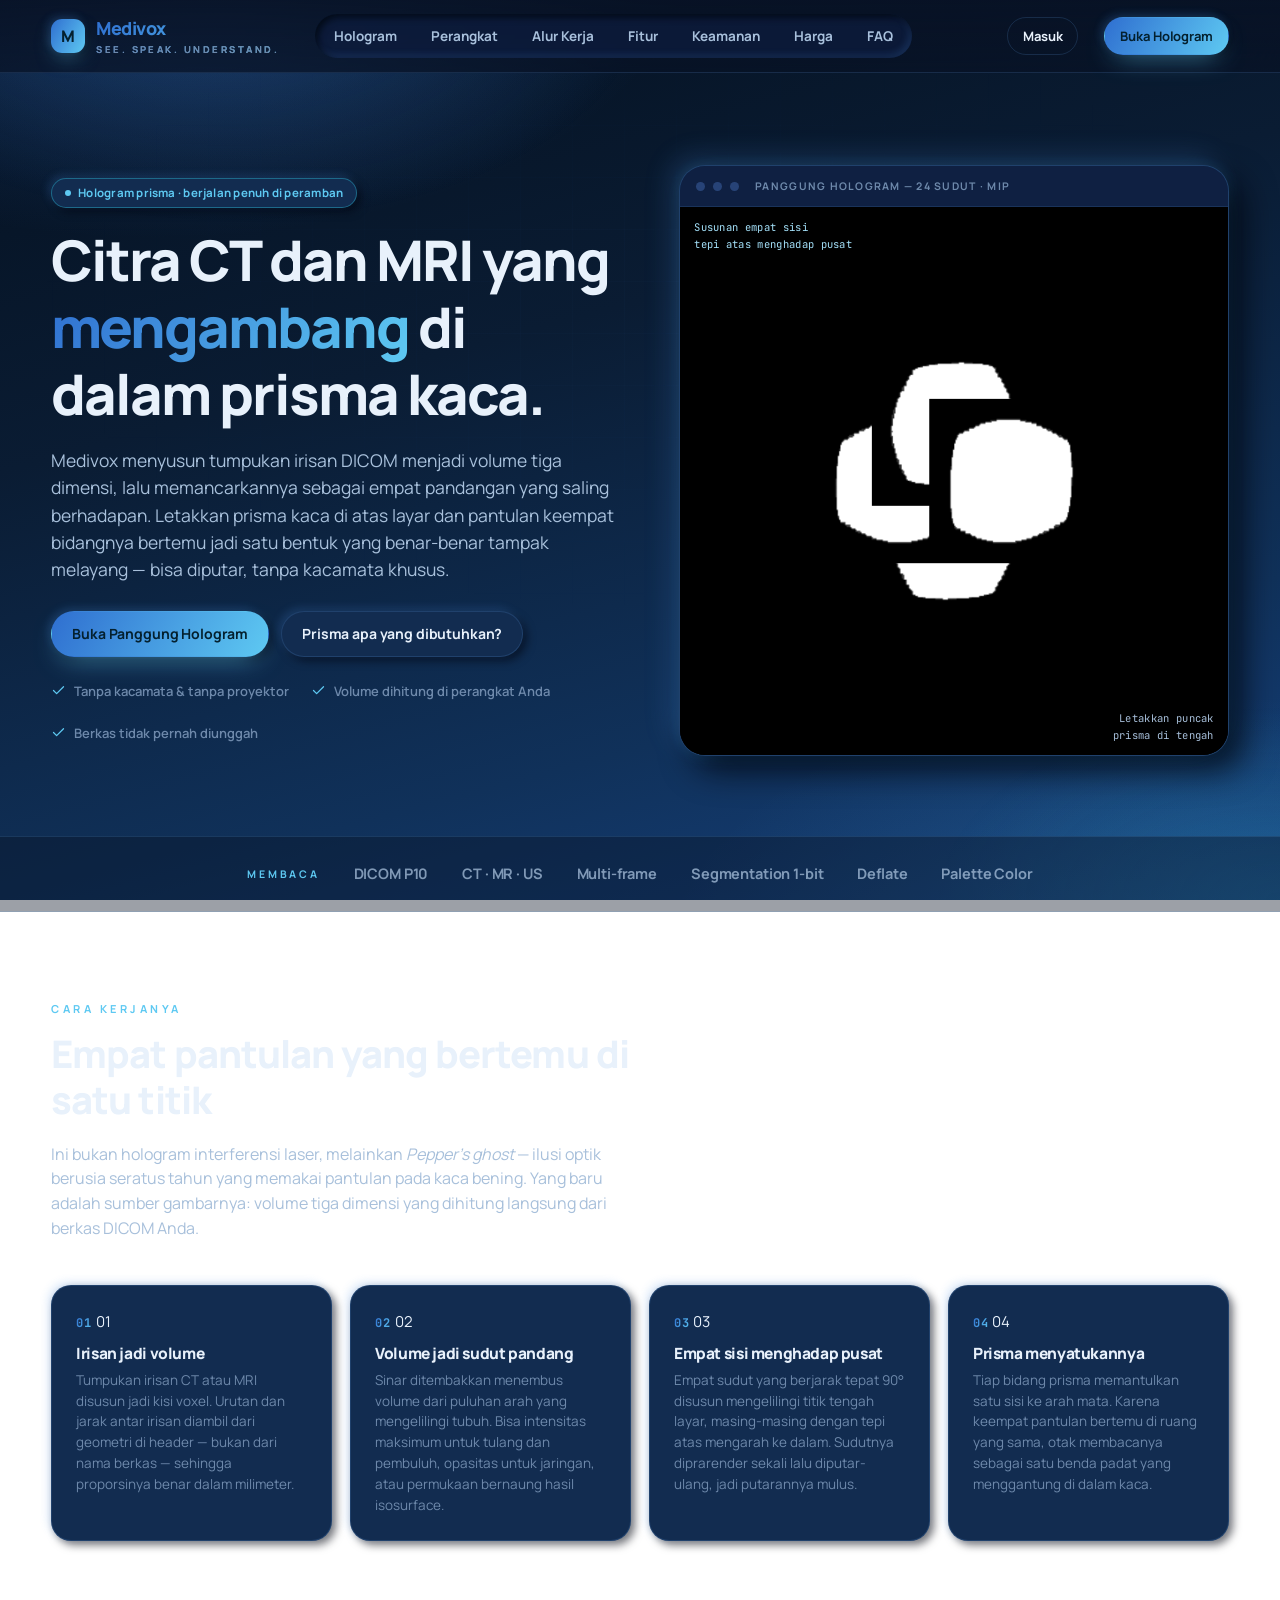
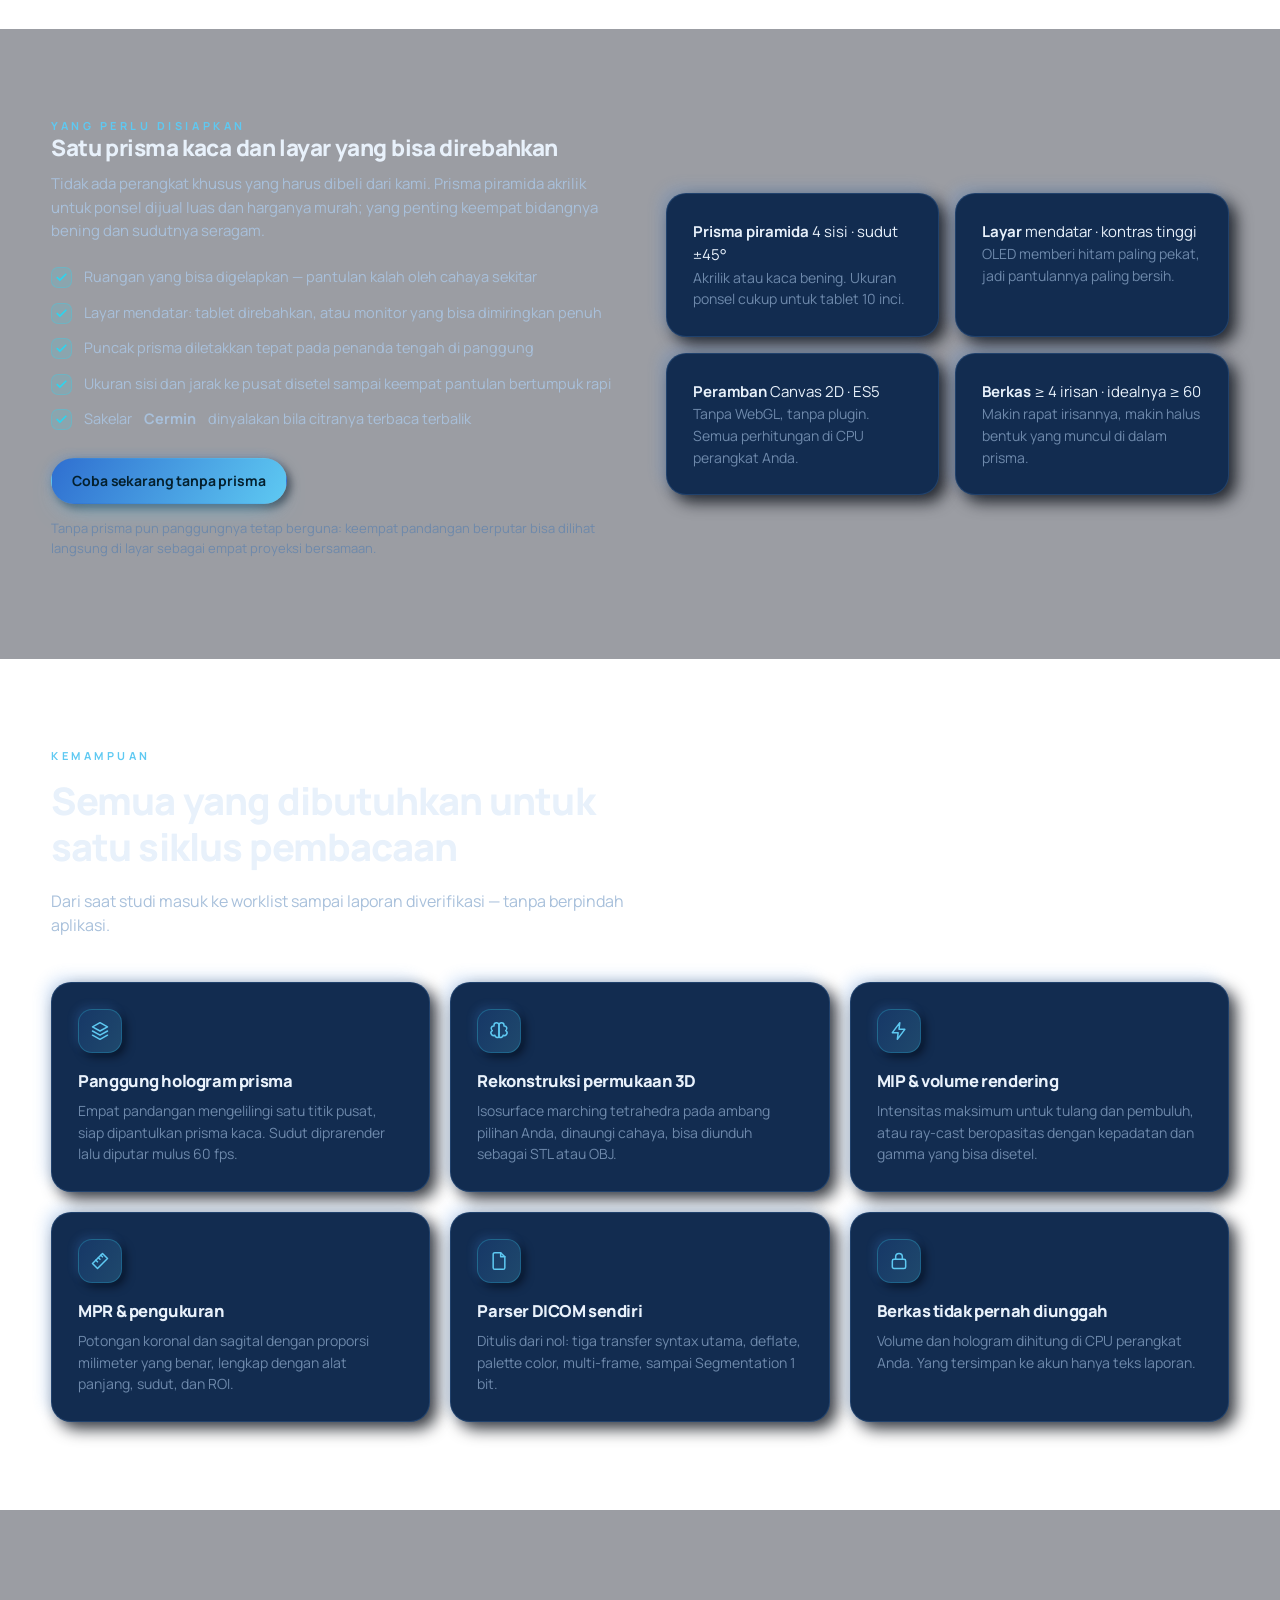
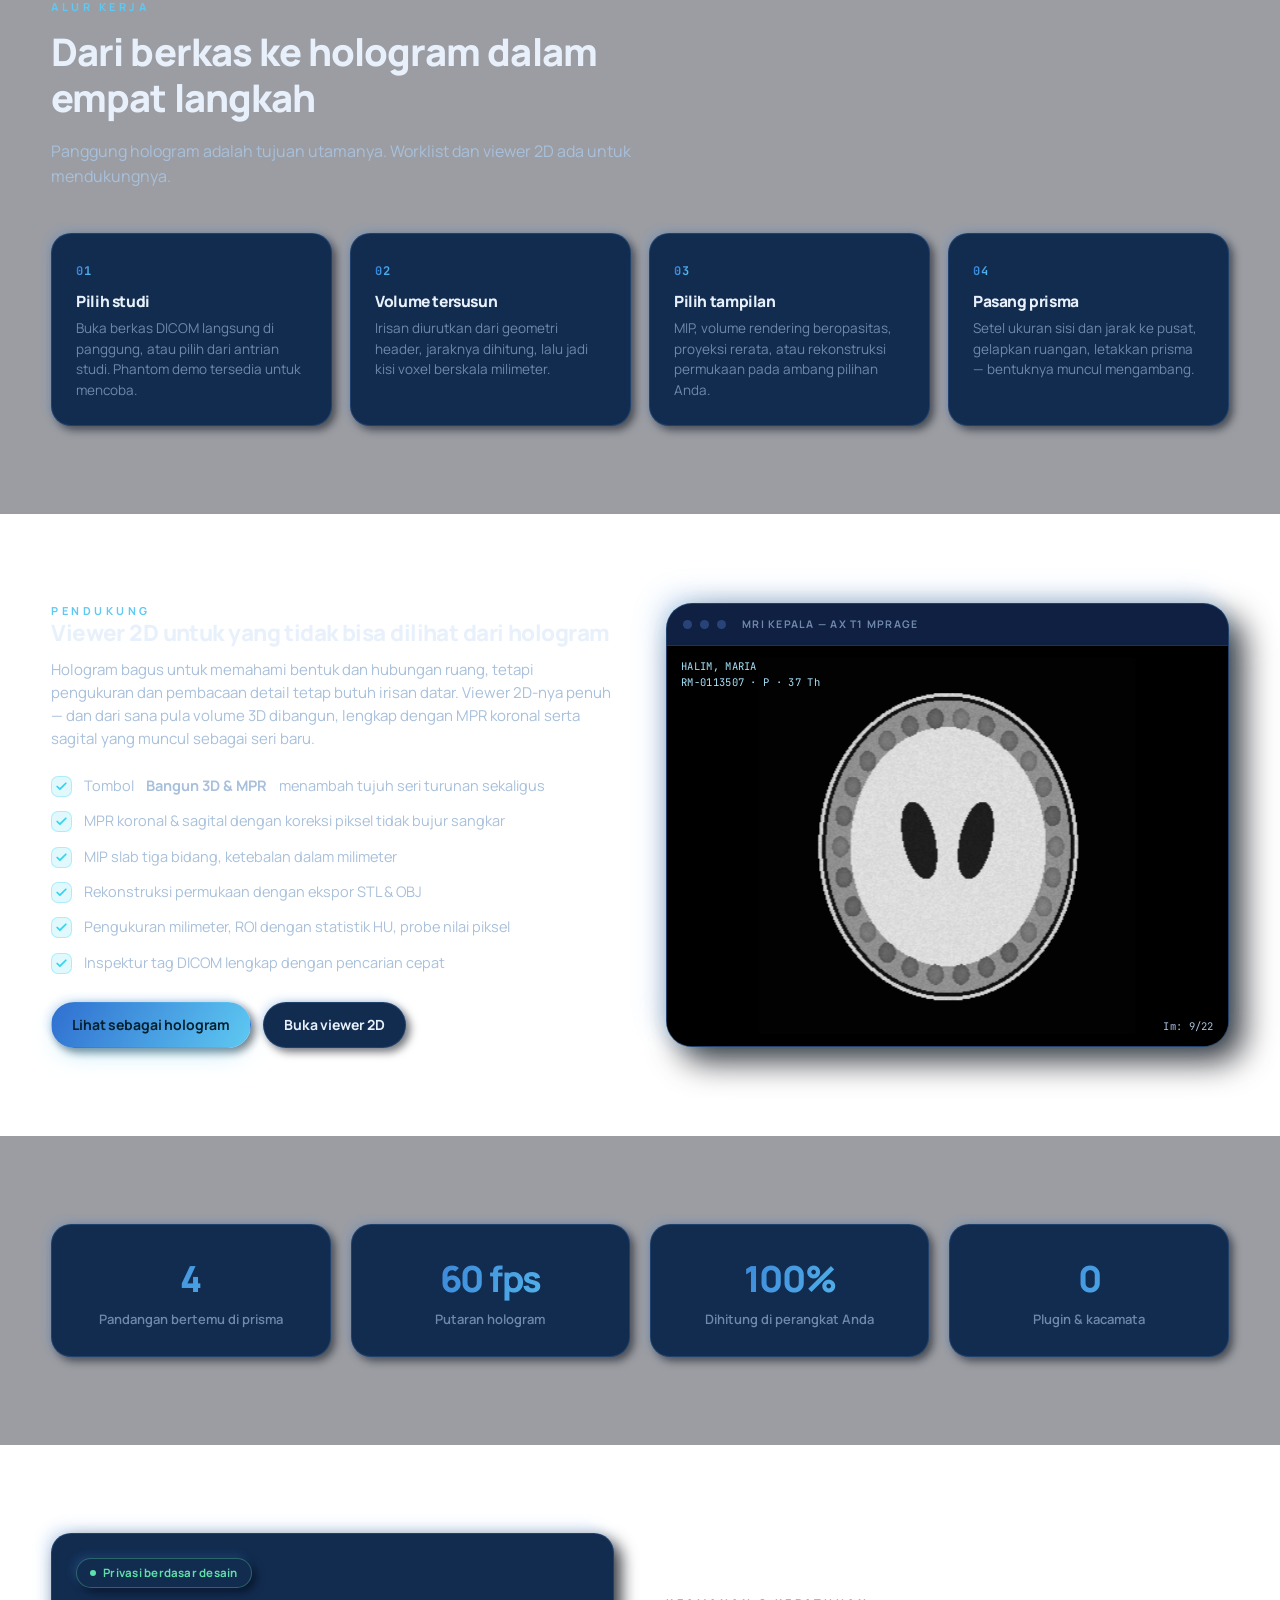
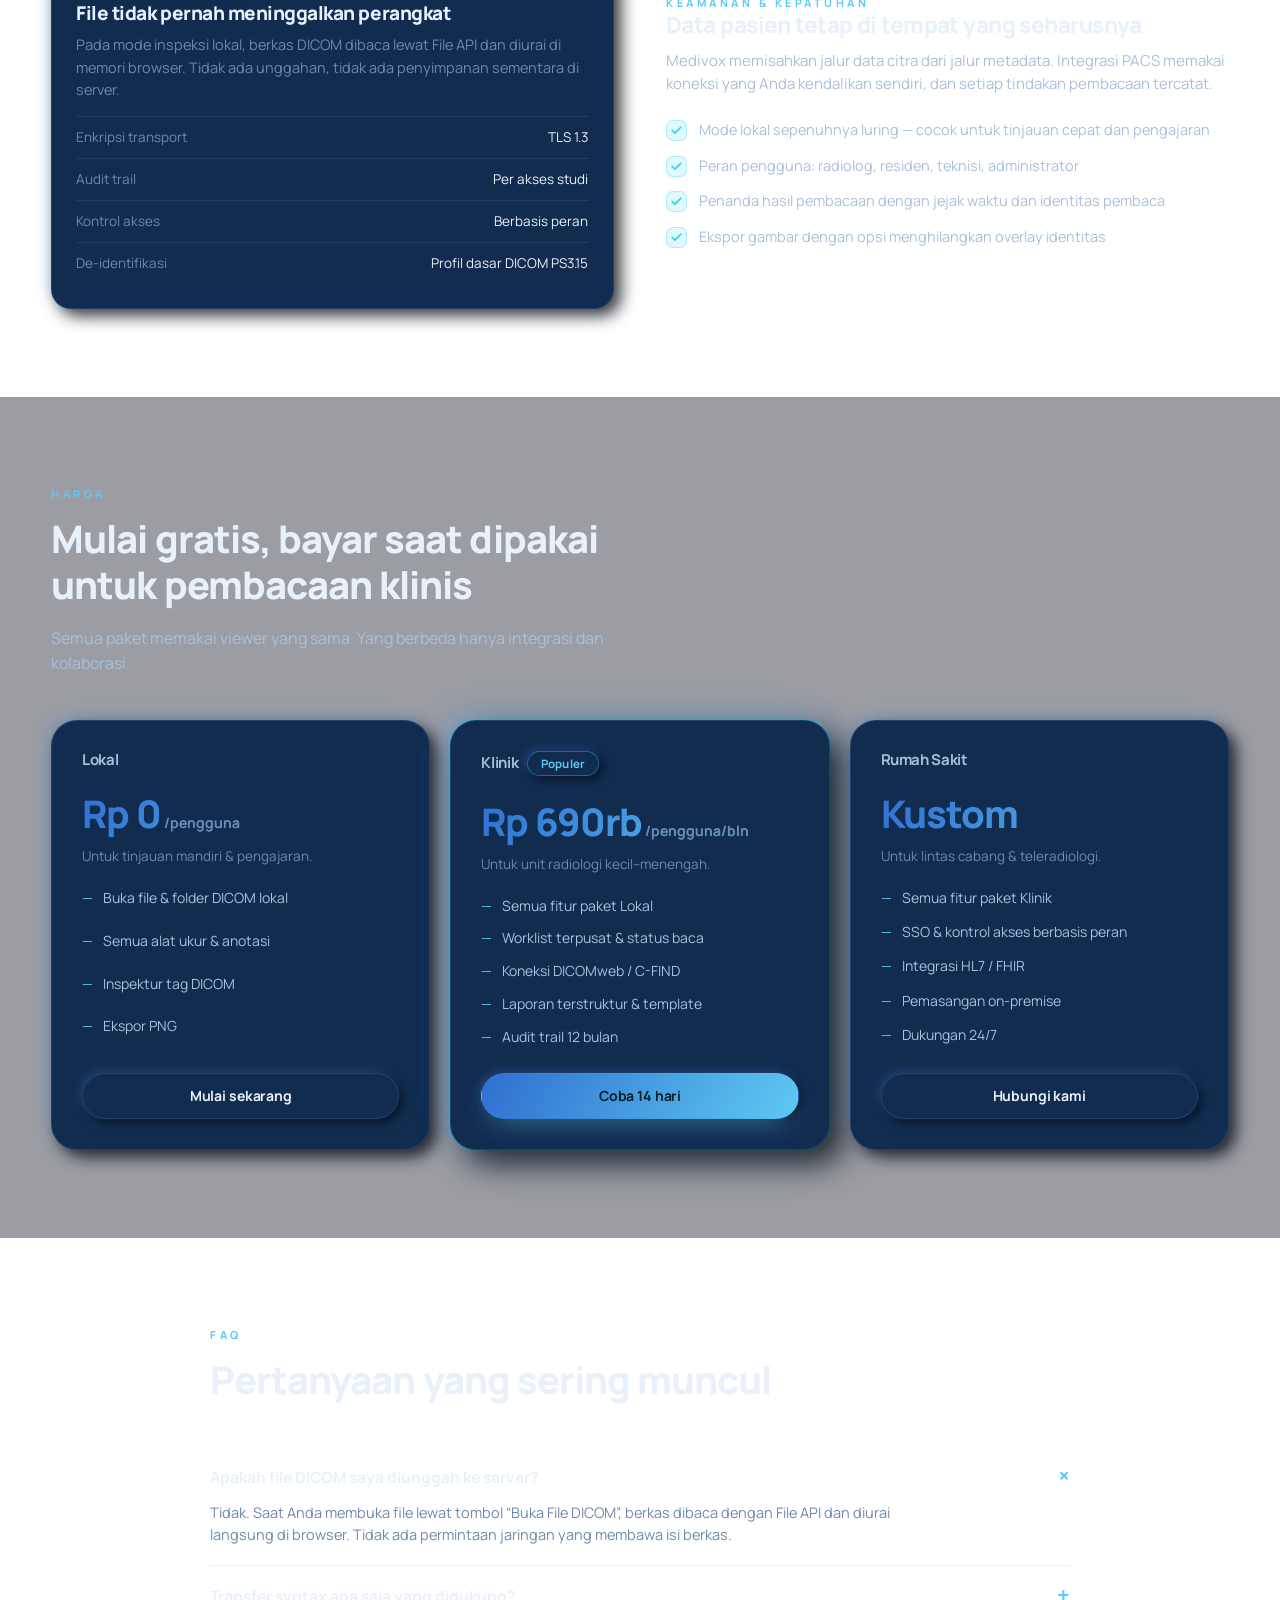
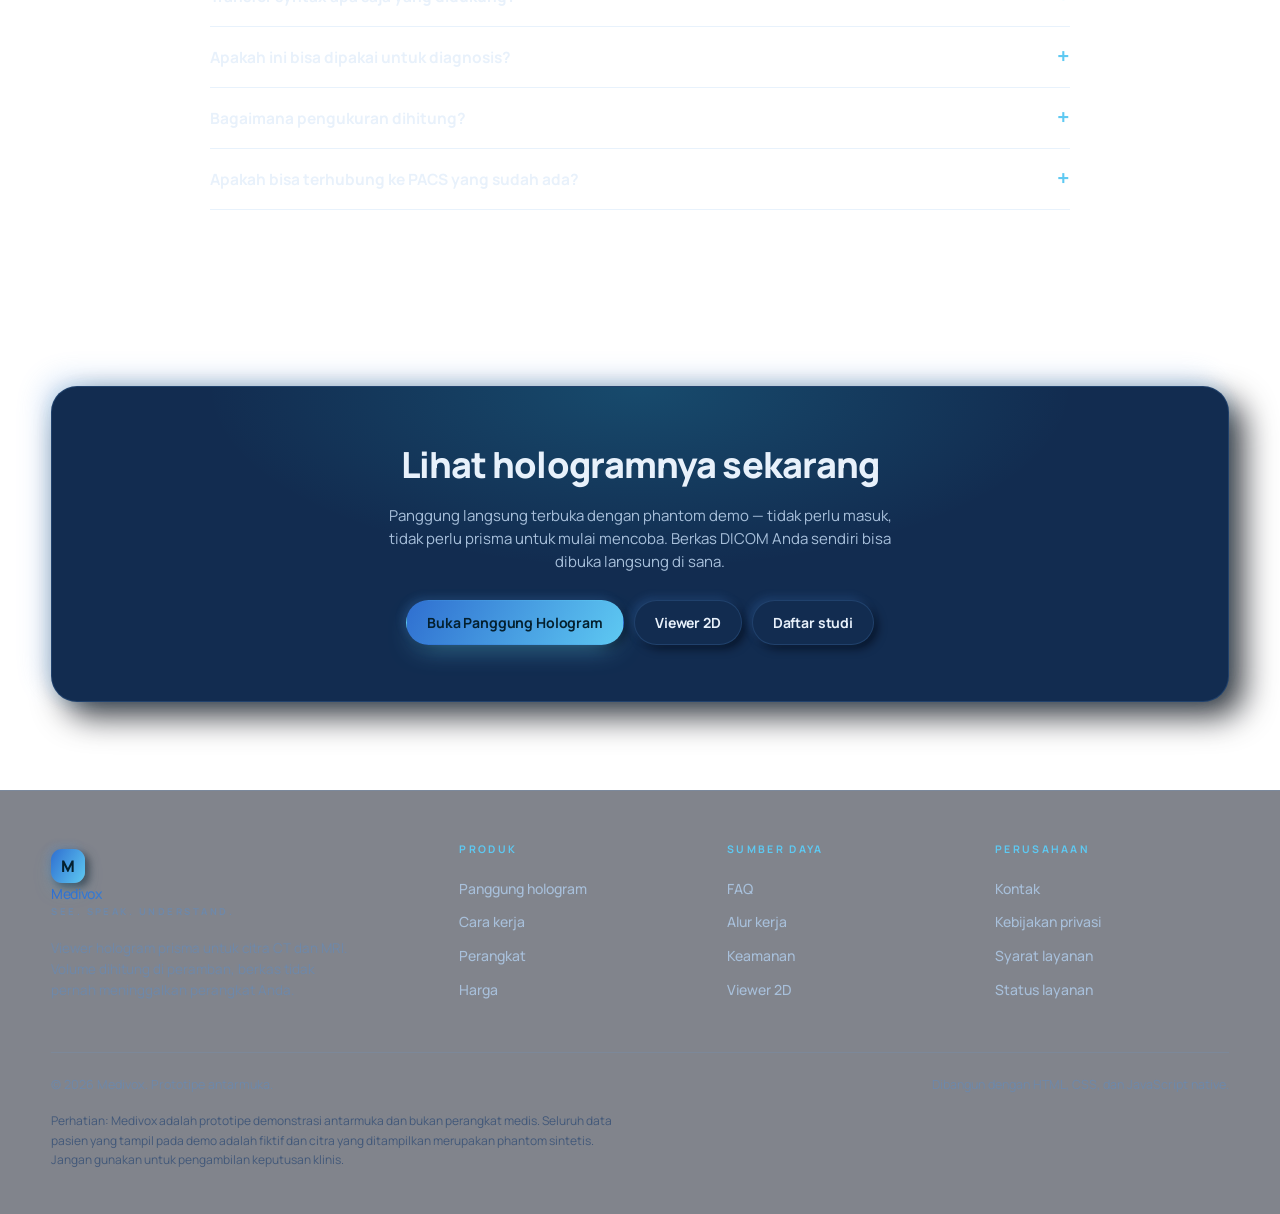
==== commit aec6c960: "Rebranding menjadi Medivox dan desain ulang mengikuti palet logo Nama, lambang, dan bahasa visual pr" ====
--- a/index.html
+++ b/index.html
@@ -3,9 +3,12 @@
 <head>
 <meta charset="utf-8">
 <meta name="viewport" content="width=device-width,initial-scale=1">
-<title>Kaca — Viewer Hologram Prisma untuk Citra DICOM</title>
-<meta name="description" content="Kaca mengubah tumpukan irisan CT dan MRI menjadi hologram tiga dimensi yang mengambang di dalam prisma kaca. Berjalan penuh di peramban, tanpa instalasi, tanpa mengunggah berkas.">
-<link rel="icon" href="data:image/svg+xml,<svg xmlns='http://www.w3.org/2000/svg' viewBox='0 0 32 32'><rect width='32' height='32' rx='8' fill='%232fd4bd'/><text x='16' y='22' font-size='17' font-family='sans-serif' font-weight='bold' text-anchor='middle' fill='%2304211d'>K</text></svg>">
+<title>Medivox — Viewer Hologram Prisma untuk Citra DICOM</title>
+<meta name="description" content="Medivox mengubah tumpukan irisan CT dan MRI menjadi hologram tiga dimensi yang mengambang di dalam prisma kaca. Berjalan penuh di peramban, tanpa instalasi, tanpa mengunggah berkas.">
+<link rel="icon" href="data:image/svg+xml,<svg xmlns='http://www.w3.org/2000/svg' viewBox='0 0 32 32'><defs><linearGradient id='g' x1='0' y1='0' x2='1' y2='1'><stop offset='0' stop-color='%232f6fd0'/><stop offset='1' stop-color='%235ec9f2'/></linearGradient></defs><rect width='32' height='32' rx='9' fill='url(%23g)'/><path d='M8 23V9l8 8 8-8v14' fill='none' stroke='%23ffffff' stroke-width='3' stroke-linecap='round' stroke-linejoin='round'/></svg>">
+<link rel="preconnect" href="https://fonts.googleapis.com">
+<link rel="preconnect" href="https://fonts.gstatic.com" crossorigin>
+<link rel="stylesheet" href="https://fonts.googleapis.com/css2?family=Manrope:wght@400;500;600;700;800&family=JetBrains+Mono:wght@400;500&display=swap">
 <link rel="stylesheet" href="assets/css/base.css">
 <link rel="stylesheet" href="assets/css/site.css">
 </head>
@@ -16,8 +19,8 @@
 <header class="site-nav">
   <div class="wrap">
     <a class="brand" href="index.html">
-      <span class="mark">K</span>
-      <span>Kaca<small>Hologram Prisma DICOM</small></span>
+      <span class="mark">M</span>
+      <span class="wordmark">Medivox<small>See. Speak. Understand.</small></span>
     </a>
     <nav id="nav">
       <a href="#hologram">Hologram</a>
@@ -44,7 +47,7 @@
       <span class="pill pill-accent" style="margin-bottom:18px"><span class="dot"></span> Hologram prisma · berjalan penuh di peramban</span>
       <h1>Citra CT dan MRI yang <span class="grad">mengambang</span> di dalam prisma kaca.</h1>
       <p class="lead">
-        Kaca menyusun tumpukan irisan DICOM menjadi volume tiga dimensi, lalu memancarkannya
+        Medivox menyusun tumpukan irisan DICOM menjadi volume tiga dimensi, lalu memancarkannya
         sebagai empat pandangan yang saling berhadapan. Letakkan prisma kaca di atas layar dan
         pantulan keempat bidangnya bertemu jadi satu bentuk yang benar-benar tampak melayang —
         bisa diputar, tanpa kacamata khusus.
@@ -296,7 +299,7 @@
       <span class="eyebrow">Keamanan &amp; kepatuhan</span>
       <h2>Data pasien tetap di tempat yang seharusnya</h2>
       <p style="color:var(--text-2)">
-        Kaca memisahkan jalur data citra dari jalur metadata. Integrasi PACS memakai koneksi
+        Medivox memisahkan jalur data citra dari jalur metadata. Integrasi PACS memakai koneksi
         yang Anda kendalikan sendiri, dan setiap tindakan pembacaan tercatat.
       </p>
       <ul class="check-list">
@@ -422,7 +425,7 @@
     <div class="foot-grid">
       <div>
         <a class="brand" href="index.html" style="margin-bottom:14px">
-          <span class="mark">K</span><span>Kaca<small>Hologram Prisma DICOM</small></span>
+          <span class="mark">M</span><span class="wordmark">Medivox<small>See. Speak. Understand.</small></span>
         </a>
         <p style="color:var(--muted);font-size:13.5px;max-width:38ch">
           Viewer hologram prisma untuk citra CT dan MRI. Volume dihitung di peramban, berkas tidak
@@ -437,7 +440,7 @@
       <div>
         <h4>Sumber Daya</h4>
         <a href="#faq">FAQ</a><a href="#alur">Alur kerja</a>
-        <a href="#keamanan">Keamanan</a><a href="viewer.html">Viewer 2D</a>
+        <a href="#keamanan">Keamanan</a><a href="viewer.html" data-short="2D">Viewer 2D</a>
       </div>
       <div>
         <h4>Perusahaan</h4>
@@ -446,11 +449,11 @@
       </div>
     </div>
     <div class="foot-bottom">
-      <span>© 2026 Kaca. Prototipe antarmuka.</span>
+      <span>© 2026 Medivox. Prototipe antarmuka.</span>
       <span>Dibangun dengan HTML, CSS, dan JavaScript native.</span>
     </div>
     <p class="disclaimer">
-      Perhatian: Kaca adalah prototipe demonstrasi antarmuka dan bukan perangkat medis. Seluruh data
+      Perhatian: Medivox adalah prototipe demonstrasi antarmuka dan bukan perangkat medis. Seluruh data
       pasien yang tampil pada demo adalah fiktif dan citra yang ditampilkan merupakan phantom sintetis.
       Jangan gunakan untuk pengambilan keputusan klinis.
     </p>
--- a/assets/css/base.css
+++ b/assets/css/base.css
@@ -1,163 +1,255 @@
-
-/* ==========================================================
-   KACA - Design tokens & primitives
-   Dipakai bersama oleh halaman web (site) dan halaman apps
+/* ==========================================================
+   MEDIVOX — Design tokens & primitif
+   "See. Speak. Understand."
+   ----------------------------------------------------------
+   Palet diambil dari logo: biru royal pada sisi kiri huruf M,
+   cyan terang pada sisi kanan, navy pekat dari wordmark MEDI.
+   Permukaan neumorphic bertepi rambut, aksen gradien biru → cyan.
+
+   Satu pengecualian yang disengaja: area citra medis tetap
+   hitam murni. Itu syarat diagnostik, bukan pilihan gaya —
+   latar bergradien akan mengubah persepsi kontras jaringan.
    ========================================================== */
 :root{
-  --bg:#080b10;
-  --bg-1:#0d1219;
-  --panel:#111823;
-  --panel-2:#161f2c;
-  --line:#1f2b3a;
-  --line-soft:#18222f;
-  --text:#e8eef6;
-  --text-2:#b3c1d1;
-  --muted:#7e8fa3;
-  --accent:#2fd4bd;
-  --accent-ink:#04211d;
-  --accent-2:#5b9cff;
-  --warn:#f5b942;
-  --danger:#f2545b;
-  --ok:#4ade80;
-  --radius:14px;
-  --radius-sm:9px;
-  --shadow:0 18px 50px -20px rgba(0,0,0,.75);
-  --font:"Inter","Segoe UI",system-ui,-apple-system,sans-serif;
-  --mono:"JetBrains Mono","SFMono-Regular",Consolas,monospace;
+  /* ---- permukaan (navy dari wordmark) ---- */
+  --bg:#071527;
+  --bg-deep:#04101f;
+  --bg-1:#0c2240;
+  --panel:#122c50;
+  --panel-2:#16355d;
+
+  /* ---- merek (dari gradien huruf M) ---- */
+  --brand-deep:#1b3a63;
+  --brand:#2f6fd0;
+  --brand-mid:#4a9fe8;
+  --accent:#5ec9f2;
+  --accent-soft:#a5e2fb;
+  --accent-2:#2f6fd0;
+  --accent-ink:#04202e;
+  --grad:linear-gradient(120deg,#2f6fd0 0%,#5ec9f2 100%);
+  --grad-soft:linear-gradient(120deg,rgba(47,111,208,.18),rgba(94,201,242,.18));
+
+  /* ---- teks ---- */
+  --text:#e8f1fb;
+  --text-2:#a8c0db;
+  --muted:#6e89ab;
+  --muted-2:#43597a;
+
+  /* ---- status ---- */
+  --ok:#5fe0a8;
+  --warn:#ffc56a;
+  --danger:#ff7a7a;
+  --info:#5fb0ff;
+
+  /* ---- garis ---- */
+  --line:rgba(94,160,232,.24);
+  --line-soft:rgba(94,160,232,.14);
+  --hairline:1px solid rgba(94,160,232,.18);
+
+  /* ---- bayangan neumorphic ---- */
+  --sh-light:rgba(74,140,226,.20);
+  --sh-dark:rgba(1,6,14,.80);
+  --sh-dark-2:rgba(1,6,14,.55);
+  --shadow-out:-6px -6px 14px var(--sh-light), 7px 7px 16px var(--sh-dark);
+  --shadow-out-sm:-3px -3px 8px var(--sh-light), 4px 4px 9px var(--sh-dark-2);
+  --shadow-out-lg:-10px -10px 26px var(--sh-light), 14px 14px 32px var(--sh-dark);
+  --shadow-in:inset 3px 3px 7px var(--sh-dark), inset -3px -3px 7px var(--sh-light);
+  --shadow-in-lg:inset 5px 5px 12px var(--sh-dark), inset -5px -5px 12px var(--sh-light);
+  --shadow:var(--shadow-out-lg);
+  --glow:0 0 26px rgba(94,201,242,.24);
+  --glow-soft:0 0 16px rgba(94,201,242,.15);
+
+  /* ---- bentuk ---- */
+  --radius:20px;
+  --radius-lg:26px;
+  --radius-sm:14px;
+  --radius-xs:10px;
+
+  /* ---- tipografi ---- */
+  --font:"Manrope","SF Pro Display",-apple-system,BlinkMacSystemFont,"Segoe UI",system-ui,sans-serif;
+  --mono:"JetBrains Mono",ui-monospace,"SFMono-Regular",Consolas,monospace;
+
+  /* ---- ukuran kendali ---- */
+  --tap:44px;
 }
 
 *,*::before,*::after{box-sizing:border-box}
 html{-webkit-text-size-adjust:100%}
+
 body{
-  margin:0;background:var(--bg);color:var(--text);
+  margin:0;color:var(--text);
   font-family:var(--font);font-size:15px;line-height:1.55;
-  -webkit-font-smoothing:antialiased;
-}
-h1,h2,h3,h4{margin:0 0 .5em;line-height:1.2;font-weight:650;letter-spacing:-.02em}
+  -webkit-font-smoothing:antialiased;-moz-osx-font-smoothing:grayscale;
+  background:
+    radial-gradient(60% 45% at 12% -5%,rgba(47,111,208,.32),transparent 70%),
+    radial-gradient(55% 45% at 90% 108%,rgba(94,201,242,.18),transparent 70%),
+    linear-gradient(165deg,#04101f 0%,#0a1c33 38%,#10315a 74%,#164280 100%);
+  background-attachment:fixed;
+  min-height:100vh;
+}
+
+h1,h2,h3,h4{margin:0 0 .5em;line-height:1.2;font-weight:800;letter-spacing:-.025em}
 p{margin:0 0 1em}
 a{color:inherit;text-decoration:none}
 img{max-width:100%;display:block}
 button,input,select,textarea{font:inherit;color:inherit}
-::selection{background:rgba(47,212,189,.28)}
+::selection{background:rgba(94,201,242,.32)}
 
 /* ---------- scrollbar ---------- */
-*::-webkit-scrollbar{width:10px;height:10px}
+*{scrollbar-width:thin;scrollbar-color:rgba(74,158,232,.45) transparent}
+*::-webkit-scrollbar{width:9px;height:9px}
 *::-webkit-scrollbar-track{background:transparent}
-*::-webkit-scrollbar-thumb{background:#22303f;border-radius:20px;border:2px solid transparent;background-clip:content-box}
-*::-webkit-scrollbar-thumb:hover{background:#31445a;background-clip:content-box}
-
-/* ---------- layout helpers ---------- */
+*::-webkit-scrollbar-thumb{background:rgba(74,158,232,.42);border-radius:999px}
+*::-webkit-scrollbar-thumb:hover{background:rgba(94,201,242,.58)}
+
+/* ---------- pembantu tata letak ---------- */
 .wrap{width:min(1180px,92vw);margin-inline:auto}
 .row{display:flex;align-items:center;gap:10px}
 .spacer{flex:1}
 .hide{display:none !important}
 
-/* ---------- brand ---------- */
-.brand{display:flex;align-items:center;gap:10px;font-weight:700;letter-spacing:-.03em;font-size:18px}
+/* ==========================================================
+   Primitif neumorphic
+   ========================================================== */
+.neu{background:var(--panel);box-shadow:var(--shadow-out);border:var(--hairline);border-radius:var(--radius)}
+.neu-sm{background:var(--panel);box-shadow:var(--shadow-out-sm);border:var(--hairline);border-radius:var(--radius-sm)}
+.neu-in{background:var(--bg-1);box-shadow:var(--shadow-in);border-radius:var(--radius-sm)}
+.neu-pill{background:var(--panel);box-shadow:var(--shadow-out-sm);border:var(--hairline);border-radius:999px}
+
+/* label kecil beraksen — dipakai di atas judul bagian */
+.eyebrow{
+  font-size:11px;letter-spacing:.32em;text-transform:uppercase;
+  color:var(--accent);font-weight:700;display:block;
+}
+/* teks bergradien untuk angka & wordmark */
+.grad-text{
+  background:var(--grad);-webkit-background-clip:text;background-clip:text;
+  -webkit-text-fill-color:transparent;color:transparent;
+}
+
+/* ---------- merek ---------- */
+.brand{display:flex;align-items:center;gap:11px;font-weight:800;letter-spacing:-.03em;font-size:18px}
 .brand .mark{
-  width:30px;height:30px;border-radius:9px;flex:none;
-  background:linear-gradient(145deg,var(--accent),#1b8fa8 60%,#2b6cf0);
-  display:grid;place-items:center;color:#02171b;font-weight:800;font-size:15px;
-  box-shadow:0 0 0 1px rgba(47,212,189,.35),0 6px 18px -6px rgba(47,212,189,.55);
-}
-.brand small{display:block;font-size:10px;font-weight:600;color:var(--muted);letter-spacing:.14em;text-transform:uppercase;line-height:1}
-
-/* ---------- buttons ---------- */
+  width:34px;height:34px;border-radius:11px;flex:none;
+  background:var(--grad);display:grid;place-items:center;
+  color:#04202e;font-weight:900;font-size:16px;
+  box-shadow:0 8px 20px -6px rgba(94,201,242,.55),var(--shadow-out-sm);
+}
+.brand .wordmark{background:var(--grad);-webkit-background-clip:text;background-clip:text;
+  -webkit-text-fill-color:transparent;color:transparent}
+.brand small{
+  display:block;font-size:9.5px;font-weight:700;color:var(--muted);
+  letter-spacing:.26em;text-transform:uppercase;line-height:1.4;
+  -webkit-text-fill-color:initial;color:var(--muted);
+}
+
+/* ==========================================================
+   Tombol
+   ========================================================== */
 .btn{
-  display:inline-flex;align-items:center;justify-content:center;gap:8px;
-  padding:10px 18px;border-radius:10px;border:1px solid var(--line);
-  background:var(--panel-2);color:var(--text);cursor:pointer;
-  font-size:14px;font-weight:550;white-space:nowrap;
-  transition:background .15s,border-color .15s,transform .08s,color .15s;
-}
-.btn:hover{background:#1d2937;border-color:#2c3d51}
-.btn:active{transform:translateY(1px)}
-.btn-primary{background:var(--accent);border-color:var(--accent);color:var(--accent-ink);font-weight:650}
-.btn-primary:hover{background:#4ae2cc;border-color:#4ae2cc}
-.btn-ghost{background:transparent}
-.btn-ghost:hover{background:rgba(255,255,255,.05)}
-.btn-sm{padding:7px 12px;font-size:13px;border-radius:8px}
-.btn-danger{border-color:rgba(242,84,91,.4);color:#ff8b90}
-.btn-danger:hover{background:rgba(242,84,91,.12)}
-.btn[disabled]{opacity:.45;pointer-events:none}
-
-/* ---------- pills / badges ---------- */
+  display:inline-flex;align-items:center;justify-content:center;gap:9px;
+  padding:11px 20px;border-radius:999px;cursor:pointer;
+  background:var(--panel);border:var(--hairline);color:var(--text);
+  box-shadow:var(--shadow-out-sm);
+  font-size:14px;font-weight:700;white-space:nowrap;letter-spacing:-.01em;
+  transition:transform .14s,box-shadow .16s,color .16s,background .16s;
+}
+.btn:hover{color:#fff;box-shadow:var(--shadow-out),var(--glow-soft);transform:translateY(-1px)}
+.btn:active{box-shadow:var(--shadow-in);transform:translateY(0)}
+.btn-primary{
+  background:var(--grad);border-color:transparent;color:#04202e;
+  box-shadow:0 10px 26px -10px rgba(94,201,242,.65),var(--shadow-out-sm);
+}
+.btn-primary:hover{color:#031a26;box-shadow:0 14px 34px -10px rgba(94,201,242,.8),var(--shadow-out)}
+.btn-ghost{background:transparent;box-shadow:none}
+.btn-ghost:hover{background:rgba(94,160,232,.10);box-shadow:var(--shadow-out-sm)}
+.btn-sm{padding:8px 15px;font-size:13px}
+.btn-danger{color:#ffb1b4;border-color:rgba(255,122,122,.35)}
+.btn-danger:hover{background:rgba(255,122,122,.12);color:#fff}
+.btn[disabled]{opacity:.42;pointer-events:none}
+
+/* ==========================================================
+   Pil / lencana
+   ========================================================== */
 .pill{
-  display:inline-flex;align-items:center;gap:6px;padding:4px 10px;border-radius:999px;
-  font-size:11.5px;font-weight:600;letter-spacing:.02em;
-  border:1px solid var(--line);color:var(--text-2);background:var(--panel-2);
-}
-.pill .dot{width:6px;height:6px;border-radius:50%;background:currentColor}
-.pill-ok{color:#5ce7a8;border-color:rgba(74,222,128,.3);background:rgba(74,222,128,.1)}
-.pill-warn{color:#f5c26b;border-color:rgba(245,185,66,.3);background:rgba(245,185,66,.1)}
-.pill-info{color:#8ab8ff;border-color:rgba(91,156,255,.3);background:rgba(91,156,255,.1)}
-.pill-urgent{color:#ff8b90;border-color:rgba(242,84,91,.35);background:rgba(242,84,91,.12)}
-.pill-accent{color:var(--accent);border-color:rgba(47,212,189,.35);background:rgba(47,212,189,.1)}
-
-/* ---------- form controls ---------- */
+  display:inline-flex;align-items:center;gap:7px;padding:5px 13px;border-radius:999px;
+  font-size:11.5px;font-weight:700;letter-spacing:.02em;
+  background:var(--panel);border:var(--hairline);color:var(--text-2);
+  box-shadow:var(--shadow-out-sm);
+}
+.pill .dot{width:6px;height:6px;border-radius:50%;background:currentColor;flex:none}
+.pill-ok{color:var(--ok);border-color:rgba(95,224,168,.32)}
+.pill-warn{color:var(--warn);border-color:rgba(255,197,106,.32)}
+.pill-info{color:var(--info);border-color:rgba(95,176,255,.32)}
+.pill-urgent{color:var(--danger);border-color:rgba(255,122,122,.36)}
+.pill-accent{color:var(--accent);border-color:rgba(47,212,238,.36)}
+
+/* ==========================================================
+   Isian formulir
+   ========================================================== */
 .field{
-  width:100%;padding:9px 12px;border-radius:9px;background:var(--bg-1);
-  border:1px solid var(--line);outline:none;font-size:14px;
-  transition:border-color .15s,box-shadow .15s;
-}
-.field:focus{border-color:rgba(47,212,189,.6);box-shadow:0 0 0 3px rgba(47,212,189,.14)}
-.field::placeholder{color:#61728a}
-label.lbl{display:block;font-size:12px;font-weight:600;color:var(--muted);margin-bottom:6px;letter-spacing:.02em}
-select.field{appearance:none;background-image:linear-gradient(45deg,transparent 50%,#7e8fa3 50%),linear-gradient(135deg,#7e8fa3 50%,transparent 50%);background-position:calc(100% - 16px) 52%,calc(100% - 11px) 52%;background-size:5px 5px,5px 5px;background-repeat:no-repeat;padding-right:32px}
-
-/* ---------- card ---------- */
-.card{background:var(--panel);border:1px solid var(--line-soft);border-radius:var(--radius);padding:22px}
-
-/* ---------- toast ---------- */
-#toasts{position:fixed;right:18px;bottom:18px;z-index:9999;display:flex;flex-direction:column;gap:8px;align-items:flex-end}
+  width:100%;padding:12px 15px;border-radius:var(--radius-sm);
+  background:var(--bg-1);border:var(--hairline);outline:none;font-size:14px;
+  box-shadow:var(--shadow-in);
+  transition:border-color .16s,box-shadow .16s;
+}
+.field:focus{border-color:rgba(94,201,242,.55);box-shadow:var(--shadow-in),0 0 0 3px rgba(94,201,242,.18)}
+.field::placeholder{color:var(--muted-2)}
+label.lbl{display:block;font-size:11.5px;font-weight:700;color:var(--muted);
+  margin-bottom:7px;letter-spacing:.1em;text-transform:uppercase}
+select.field{
+  appearance:none;padding-right:34px;
+  background-image:linear-gradient(45deg,transparent 50%,#7184ad 50%),linear-gradient(135deg,#7184ad 50%,transparent 50%);
+  background-position:calc(100% - 17px) 53%,calc(100% - 12px) 53%;
+  background-size:5px 5px,5px 5px;background-repeat:no-repeat;
+}
+
+/* ---------- kartu ---------- */
+.card{background:var(--panel);border:var(--hairline);border-radius:var(--radius);
+  padding:24px;box-shadow:var(--shadow-out)}
+
+/* ==========================================================
+   Toast
+   ========================================================== */
+#toasts{position:fixed;right:18px;bottom:18px;z-index:9999;display:flex;
+  flex-direction:column;gap:9px;align-items:flex-end;pointer-events:none}
 .toast{
-  background:var(--panel-2);border:1px solid var(--line);border-left:3px solid var(--accent);
-  padding:11px 15px;border-radius:10px;font-size:13.5px;box-shadow:var(--shadow);
-  animation:toastIn .22s ease-out;max-width:340px;
+  background:var(--panel);border:var(--hairline);border-left:3px solid var(--accent);
+  padding:12px 17px;border-radius:var(--radius-sm);font-size:13.5px;font-weight:600;
+  box-shadow:var(--shadow-out),var(--glow-soft);
+  animation:toastIn .22s ease-out;max-width:min(340px,86vw);
 }
 .toast.err{border-left-color:var(--danger)}
 .toast.warn{border-left-color:var(--warn)}
 @keyframes toastIn{from{opacity:0;transform:translateY(8px) scale(.97)}to{opacity:1;transform:none}}
 
-/* ---------- modal ---------- */
-.modal-back{
-  position:fixed;inset:0;background:rgba(4,7,11,.72);backdrop-filter:blur(4px);
-  z-index:900;display:grid;place-items:center;padding:20px;
-}
-.modal{
-  background:var(--panel);border:1px solid var(--line);border-radius:16px;
-  width:min(560px,94vw);max-height:88vh;overflow:auto;box-shadow:var(--shadow);
-}
-.modal header{display:flex;align-items:center;gap:12px;padding:18px 22px;border-bottom:1px solid var(--line-soft)}
-.modal header h3{margin:0;font-size:16px}
-.modal .body{padding:20px 22px}
-.modal footer{display:flex;justify-content:flex-end;gap:10px;padding:16px 22px;border-top:1px solid var(--line-soft)}
-
-/* ---------- dialog pintasan papan ketik ---------- */
-.sc-modal{width:min(720px,94vw)}
-.sc-body{display:grid;grid-template-columns:repeat(auto-fit,minmax(280px,1fr));gap:20px 28px}
-.sc-grup h4{
-  margin:0 0 8px;font-size:11px;letter-spacing:.12em;text-transform:uppercase;
-  color:var(--muted);font-weight:700;
-}
-.sc-grup dl{margin:0;display:flex;flex-direction:column;gap:2px}
-.sc-grup dl>div{
-  display:flex;align-items:baseline;gap:10px;padding:4px 0;
-  border-bottom:1px solid var(--line-soft);
-}
-.sc-grup dl>div:last-child{border-bottom:none}
-.sc-grup dt{flex:none;min-width:104px;display:flex;align-items:center;gap:5px;flex-wrap:wrap}
-.sc-grup dd{margin:0;font-size:13px;color:var(--text-2)}
-.sc-grup .atau{font-size:10.5px;color:var(--muted)}
-.sc-body kbd{
-  display:inline-block;font-family:var(--mono);font-size:11px;line-height:1.5;
-  padding:2px 7px;border-radius:6px;background:var(--panel-2);
-  border:1px solid var(--line);border-bottom-width:2px;color:var(--text);
-  white-space:nowrap;
-}
-@media (max-width:620px){
-  .sc-grup dt{min-width:92px}
-  .sc-body{gap:16px}
-}
-
-@media (prefers-reduced-motion:reduce){*{animation-duration:.01ms !important;transition-duration:.01ms !important}}
+/* ==========================================================
+   Modal
+   ========================================================== */
+.modal-back{position:fixed;inset:0;background:rgba(3,7,16,.74);backdrop-filter:blur(5px);
+  z-index:900;display:grid;place-items:center;padding:20px}
+.modal{background:var(--panel);border:var(--hairline);border-radius:var(--radius-lg);
+  width:min(560px,94vw);max-height:88vh;overflow:auto;box-shadow:var(--shadow-out-lg)}
+.modal header{display:flex;align-items:center;gap:12px;padding:20px 24px;border-bottom:1px solid var(--line-soft)}
+.modal header h3{margin:0;font-size:17px}
+.modal .body{padding:22px 24px}
+.modal footer{display:flex;justify-content:flex-end;gap:10px;padding:18px 24px;border-top:1px solid var(--line-soft)}
+
+/* ==========================================================
+   Aksesibilitas
+   ========================================================== */
+:where(button,a,input,select,textarea,[tabindex]):focus-visible{
+  outline:2px solid var(--accent);outline-offset:2px;border-radius:8px;
+}
+.skip-link{
+  position:absolute;left:-9999px;top:0;z-index:999;
+  background:var(--grad);color:#04202e;padding:12px 20px;
+  border-radius:0 0 var(--radius-sm) 0;font-weight:800;font-size:13px;
+}
+.skip-link:focus{left:0}
+.sr-only{position:absolute;width:1px;height:1px;padding:0;margin:-1px;
+  overflow:hidden;clip:rect(0 0 0 0);white-space:nowrap;border:0}
+
+@media (prefers-reduced-motion:reduce){
+  *{animation-duration:.01ms !important;transition-duration:.01ms !important}
+}
--- a/assets/css/site.css
+++ b/assets/css/site.css
@@ -1,209 +1,231 @@
 /* ==========================================================
-   KACA — Halaman Web (landing / marketing site)
+   MEDIVOX — Halaman web (landing)
+   Neumorphic navy, aksen gradien biru → cyan.
    ========================================================== */
 
-/* ---------- top nav ---------- */
+/* lapisan cahaya lembut di belakang seluruh halaman */
+body::before{
+  content:"";position:fixed;inset:0;pointer-events:none;z-index:0;
+  background:
+    radial-gradient(50% 38% at 18% 0%,rgba(74,147,236,.20),transparent 65%),
+    radial-gradient(45% 36% at 100% 100%,rgba(47,212,238,.14),transparent 60%);
+}
+body > *{position:relative;z-index:1}
+
+/* ---------- navigasi ---------- */
 .site-nav{
   position:sticky;top:0;z-index:50;
-  backdrop-filter:blur(14px);background:rgba(8,11,16,.78);
-  border-bottom:1px solid var(--line-soft);
-}
-.site-nav .wrap{display:flex;align-items:center;gap:28px;height:66px}
-.site-nav nav{display:flex;gap:26px;margin-left:12px}
-.site-nav nav a{font-size:14px;color:var(--text-2);font-weight:500;transition:color .15s}
-.site-nav nav a:hover{color:var(--text)}
-.nav-toggle{display:none;background:none;border:1px solid var(--line);border-radius:8px;padding:7px 10px;cursor:pointer}
+  backdrop-filter:blur(16px);
+  background:linear-gradient(180deg,rgba(8,18,37,.92),rgba(8,18,37,.72));
+  border-bottom:var(--hairline);
+}
+.site-nav .wrap{display:flex;align-items:center;gap:26px;height:72px}
+.site-nav nav{display:flex;gap:4px;margin-left:10px;padding:4px;
+  background:rgba(14,29,63,.7);box-shadow:var(--shadow-in);border-radius:999px}
+.site-nav nav a{font-size:13.5px;color:var(--text-2);font-weight:700;
+  padding:8px 15px;border-radius:999px;transition:color .16s,background .16s}
+.site-nav nav a:hover{color:var(--text);background:rgba(96,150,240,.12)}
+.nav-toggle{display:none;background:var(--panel);border:var(--hairline);
+  border-radius:var(--radius-xs);padding:9px 11px;cursor:pointer;
+  box-shadow:var(--shadow-out-sm);color:var(--text)}
 
 /* ---------- hero ---------- */
-.hero{position:relative;overflow:hidden;padding:88px 0 76px}
-.hero::before{
-  content:"";position:absolute;inset:-40% 0 auto -10%;height:760px;pointer-events:none;
-  background:
-    radial-gradient(620px 360px at 22% 30%,rgba(47,212,189,.20),transparent 65%),
-    radial-gradient(700px 400px at 78% 12%,rgba(91,156,255,.18),transparent 65%);
-  filter:blur(6px);
-}
+.hero{position:relative;overflow:hidden;padding:92px 0 80px}
 .hero::after{
-  content:"";position:absolute;inset:0;pointer-events:none;opacity:.35;
-  background-image:linear-gradient(rgba(255,255,255,.028) 1px,transparent 1px),
-                   linear-gradient(90deg,rgba(255,255,255,.028) 1px,transparent 1px);
-  background-size:46px 46px;
+  content:"";position:absolute;inset:0;pointer-events:none;opacity:.5;
+  background-image:
+    linear-gradient(rgba(96,150,240,.05) 1px,transparent 1px),
+    linear-gradient(90deg,rgba(96,150,240,.05) 1px,transparent 1px);
+  background-size:52px 52px;
   -webkit-mask-image:radial-gradient(70% 60% at 50% 30%,#000,transparent 75%);
   mask-image:radial-gradient(70% 60% at 50% 30%,#000,transparent 75%);
 }
-.hero .wrap{position:relative;display:grid;grid-template-columns:1.02fr .98fr;gap:56px;align-items:center}
-.hero h1{font-size:clamp(34px,4.4vw,54px);letter-spacing:-.035em;margin-bottom:18px}
+.hero .wrap{position:relative;display:grid;grid-template-columns:1.02fr .98fr;
+  gap:56px;align-items:center;z-index:2}
+.hero h1{font-size:clamp(34px,4.6vw,56px);letter-spacing:-.035em;margin-bottom:20px}
 .hero h1 .grad{
-  background:linear-gradient(100deg,var(--accent),#7fd8ff 45%,var(--accent-2));
-  -webkit-background-clip:text;background-clip:text;color:transparent;
+  background:var(--grad);-webkit-background-clip:text;background-clip:text;
+  -webkit-text-fill-color:transparent;color:transparent;
 }
 .hero .lead{font-size:17.5px;color:var(--text-2);max-width:56ch}
-.hero-cta{display:flex;gap:12px;flex-wrap:wrap;margin:26px 0 22px}
-.hero-meta{display:flex;gap:22px;flex-wrap:wrap;font-size:13px;color:var(--muted)}
-.hero-meta span{display:flex;align-items:center;gap:7px}
-.hero-meta svg{width:15px;height:15px;color:var(--accent)}
-
-/* mock viewer di hero */
-.hero-mock{
-  border:1px solid var(--line);border-radius:16px;overflow:hidden;background:var(--panel);
-  box-shadow:0 40px 80px -34px rgba(0,0,0,.9),0 0 0 1px rgba(255,255,255,.03) inset;
-  transform:perspective(1400px) rotateY(-7deg) rotateX(2.5deg);
-}
-.hero-mock .bar{display:flex;align-items:center;gap:8px;padding:10px 14px;border-bottom:1px solid var(--line-soft);background:var(--panel-2)}
-.hero-mock .bar i{width:9px;height:9px;border-radius:50%;background:#2a3846;display:block}
-.hero-mock .bar b{font-size:11px;font-weight:600;color:var(--muted);margin-left:8px;letter-spacing:.06em}
-.hero-mock .stage{position:relative;aspect-ratio:16/11;background:#04070a;display:grid;place-items:center}
-.hero-mock canvas{width:100%;height:100%;display:block}
-.hero-mock .ovl{position:absolute;font-family:var(--mono);font-size:10.5px;color:#8fe9dc;text-shadow:0 1px 3px #000;letter-spacing:.03em}
-.hero-mock .ovl.tl{top:10px;left:12px}
-.hero-mock .ovl.tr{top:10px;right:12px;text-align:right}
-.hero-mock .ovl.bl{bottom:10px;left:12px}
-.hero-mock .ovl.br{bottom:10px;right:12px;text-align:right;color:#9fb4c9}
-
-/* Mock hologram: panggungnya bujur sangkar dan tanpa perspektif miring,
-   karena susunan empat sisi harus terbaca simetris. */
-.hologram-mock{transform:none}
-.hologram-mock .stage{aspect-ratio:1/1;background:#000}
-
-/* ---------- prinsip hologram ---------- */
-.holo-grid{display:grid;grid-template-columns:repeat(auto-fit,minmax(230px,1fr));gap:18px;margin-top:28px}
-.holo-step{
-  background:var(--panel);border:1px solid var(--line-soft);border-radius:14px;padding:20px;
-}
-.holo-step .num{
-  font-family:var(--mono);font-size:11px;color:var(--accent);letter-spacing:.1em;
-  display:block;margin-bottom:10px;
-}
-.holo-step h3{font-size:16px;margin:0 0 8px}
-.holo-step p{color:var(--muted);font-size:13.5px;line-height:1.65;margin:0}
-
-/* ---------- kebutuhan perangkat ---------- */
-.alat-grid{display:grid;grid-template-columns:repeat(auto-fit,minmax(240px,1fr));gap:16px;margin-top:26px}
-.alat{
-  background:var(--panel);border:1px solid var(--line-soft);border-radius:14px;padding:20px;
-  display:flex;flex-direction:column;gap:8px;
-}
-.alat b{font-size:15px}
-.alat .spek{font-family:var(--mono);font-size:12px;color:var(--accent)}
-.alat p{color:var(--muted);font-size:13px;line-height:1.6;margin:0}
-
-/* ---------- logos strip ---------- */
-.logos{padding:22px 0 18px;border-top:1px solid var(--line-soft);border-bottom:1px solid var(--line-soft)}
-.logos .wrap{display:flex;align-items:center;gap:38px;flex-wrap:wrap;justify-content:center;opacity:.62}
-.logos b{font-size:12px;letter-spacing:.18em;text-transform:uppercase;color:var(--muted);font-weight:600}
-.logos span{font-size:15px;font-weight:650;color:var(--text-2);letter-spacing:-.01em}
-
-/* ---------- sections ---------- */
-.section{padding:82px 0}
-.section-head{max-width:66ch;margin-bottom:42px}
-.section-head .eyebrow{
-  font-size:12px;font-weight:700;letter-spacing:.16em;text-transform:uppercase;
-  color:var(--accent);margin-bottom:12px;display:block;
-}
-.section-head h2{font-size:clamp(26px,3vw,36px)}
+.hero-cta{display:flex;gap:12px;flex-wrap:wrap;margin:28px 0 24px}
+.hero-meta{display:flex;gap:22px;flex-wrap:wrap;font-size:13px;color:var(--muted);font-weight:600}
+.hero-meta span{display:flex;align-items:center;gap:8px}
+.hero-meta svg{width:15px;height:15px;color:var(--accent);flex:none}
+
+/* tiruan viewer */
+.hero-mock,.hologram-mock{
+  border:var(--hairline);border-radius:var(--radius-lg);overflow:hidden;
+  background:var(--panel);box-shadow:var(--shadow-out-lg),var(--glow-soft);
+}
+.hero-mock .bar,.hologram-mock .bar{
+  display:flex;align-items:center;gap:8px;padding:12px 16px;
+  border-bottom:1px solid var(--line-soft);background:rgba(14,29,63,.8);
+}
+.hero-mock .bar i,.hologram-mock .bar i{width:9px;height:9px;border-radius:50%;
+  background:rgba(96,150,240,.3);display:block;flex:none}
+.hero-mock .bar b,.hologram-mock .bar b{font-size:10.5px;font-weight:700;color:var(--muted);
+  margin-left:8px;letter-spacing:.12em;text-transform:uppercase}
+.hero-mock .stage,.hologram-mock .stage{position:relative;aspect-ratio:16/11;
+  background:#000;display:grid;place-items:center}
+.hero-mock canvas,.hologram-mock canvas{width:100%;height:100%;display:block}
+.hero-mock .ovl,.hologram-mock .ovl{
+  position:absolute;font-family:var(--mono);font-size:10.5px;color:var(--accent-soft);
+  text-shadow:0 1px 3px #000;letter-spacing:.03em;
+}
+.hero-mock .ovl.tl,.hologram-mock .ovl.tl{top:12px;left:14px}
+.hero-mock .ovl.tr{top:12px;right:14px;text-align:right}
+.hero-mock .ovl.bl{bottom:12px;left:14px}
+.hero-mock .ovl.br,.hologram-mock .ovl.br{bottom:12px;right:14px;text-align:right;color:var(--text-2)}
+
+/* ---------- deretan logo ---------- */
+.logos{padding:26px 0;border-top:var(--hairline);border-bottom:var(--hairline);
+  background:rgba(8,18,37,.4)}
+.logos .wrap{display:flex;align-items:center;gap:34px;flex-wrap:wrap;justify-content:center}
+.logos b{font-size:10.5px;letter-spacing:.26em;text-transform:uppercase;
+  color:var(--accent);font-weight:700}
+.logos span{font-size:14.5px;font-weight:700;color:var(--text-2);letter-spacing:-.01em;opacity:.75}
+
+/* ---------- bagian ---------- */
+.section{padding:88px 0;position:relative}
+.section-head{max-width:66ch;margin-bottom:44px}
+.section-head .eyebrow{margin-bottom:14px}
+.section-head h2{font-size:clamp(27px,3.1vw,38px)}
 .section-head p{color:var(--text-2);font-size:16px;margin:0}
-.alt{background:linear-gradient(180deg,var(--bg-1),var(--bg))}
-
-/* feature grid */
-.grid-3{display:grid;grid-template-columns:repeat(3,1fr);gap:18px}
-.grid-2{display:grid;grid-template-columns:repeat(2,1fr);gap:18px}
-.feature{
-  background:var(--panel);border:1px solid var(--line-soft);border-radius:var(--radius);
-  padding:24px;transition:border-color .2s,transform .2s,background .2s;
-}
-.feature:hover{border-color:#2b3d51;transform:translateY(-3px);background:var(--panel-2)}
+.alt{background:rgba(5,11,26,.4)}
+
+/* kartu fitur */
+.grid-3{display:grid;grid-template-columns:repeat(3,1fr);gap:20px}
+.grid-2{display:grid;grid-template-columns:repeat(2,1fr);gap:20px}
+.feature,.alat{
+  background:var(--panel);border:var(--hairline);border-radius:var(--radius);
+  padding:26px;box-shadow:var(--shadow-out);
+  transition:transform .2s,box-shadow .2s;
+}
+.feature:hover,.alat:hover{transform:translateY(-4px);box-shadow:var(--shadow-out-lg),var(--glow-soft)}
 .feature .ico{
-  width:38px;height:38px;border-radius:11px;display:grid;place-items:center;margin-bottom:16px;
-  background:rgba(47,212,189,.12);border:1px solid rgba(47,212,189,.25);color:var(--accent);
-}
-.feature .ico svg{width:19px;height:19px}
-.feature h3{font-size:16px;margin-bottom:8px}
-.feature p{color:var(--muted);font-size:14px;margin:0}
-
-/* workflow steps */
-.steps{display:grid;grid-template-columns:repeat(4,1fr);gap:16px;counter-reset:s}
-.step{position:relative;padding:22px;border:1px solid var(--line-soft);border-radius:var(--radius);background:var(--panel)}
-.step::before{
+  width:44px;height:44px;border-radius:14px;display:grid;place-items:center;margin-bottom:18px;
+  background:var(--grad-soft);border:1px solid rgba(47,212,238,.26);color:var(--accent);
+  box-shadow:var(--shadow-out-sm);
+}
+.feature .ico svg{width:20px;height:20px}
+.feature h3,.alat h3{font-size:16.5px;margin-bottom:9px}
+.feature p,.alat p{color:var(--muted);font-size:14px;margin:0}
+.alat-grid{display:grid;grid-template-columns:repeat(auto-fit,minmax(210px,1fr));gap:16px}
+
+/* langkah */
+.steps,.holo-grid{display:grid;grid-template-columns:repeat(4,1fr);gap:18px;counter-reset:s}
+.step,.holo-step{
+  position:relative;padding:24px;border:var(--hairline);border-radius:var(--radius);
+  background:var(--panel);box-shadow:var(--shadow-out-sm);
+}
+.step::before,.holo-step::before{
   counter-increment:s;content:counter(s,decimal-leading-zero);
-  font-family:var(--mono);font-size:12px;color:var(--accent);font-weight:700;letter-spacing:.08em;
-}
-.step h3{font-size:15px;margin:10px 0 6px}
-.step p{font-size:13.5px;color:var(--muted);margin:0}
-
-/* split showcase */
-.split{display:grid;grid-template-columns:1fr 1fr;gap:48px;align-items:center}
-.check-list{list-style:none;padding:0;margin:22px 0 0;display:grid;gap:12px}
-.check-list li{display:flex;gap:11px;font-size:14.5px;color:var(--text-2)}
+  font-family:var(--mono);font-size:12px;font-weight:700;letter-spacing:.1em;
+  background:var(--grad);-webkit-background-clip:text;background-clip:text;
+  -webkit-text-fill-color:transparent;color:transparent;
+}
+.step h3,.holo-step h3{font-size:15.5px;margin:11px 0 7px}
+.step p,.holo-step p{font-size:13.5px;color:var(--muted);margin:0}
+
+/* split */
+.split{display:grid;grid-template-columns:1fr 1fr;gap:52px;align-items:center}
+.check-list{list-style:none;padding:0;margin:24px 0 0;display:grid;gap:13px}
+.check-list li{display:flex;gap:12px;font-size:14.5px;color:var(--text-2)}
 .check-list li::before{
-  content:"";flex:none;width:19px;height:19px;border-radius:6px;margin-top:2px;
-  background-color:rgba(47,212,189,.14);border:1px solid rgba(47,212,189,.3);
-  background-image:url("data:image/svg+xml,%3Csvg xmlns='http://www.w3.org/2000/svg' viewBox='0 0 24 24' fill='none' stroke='%232fd4bd' stroke-width='3.2' stroke-linecap='round' stroke-linejoin='round'%3E%3Cpath d='M20 6 9 17l-5-5'/%3E%3C/svg%3E");
-  background-size:12px;background-position:center;background-repeat:no-repeat;
-}
-
-/* stats */
-.stats{display:grid;grid-template-columns:repeat(4,1fr);gap:18px;text-align:center}
-.stat b{display:block;font-size:34px;font-weight:700;letter-spacing:-.03em;
-  background:linear-gradient(120deg,var(--accent),var(--accent-2));-webkit-background-clip:text;background-clip:text;color:transparent}
-.stat span{font-size:13px;color:var(--muted)}
-
-/* pricing */
+  content:"";flex:none;width:21px;height:21px;border-radius:7px;margin-top:1px;
+  background-color:rgba(47,212,238,.14);border:1px solid rgba(47,212,238,.3);
+  background-image:url("data:image/svg+xml,%3Csvg xmlns='http://www.w3.org/2000/svg' viewBox='0 0 24 24' fill='none' stroke='%232fd4ee' stroke-width='3.2' stroke-linecap='round' stroke-linejoin='round'%3E%3Cpath d='M20 6 9 17l-5-5'/%3E%3C/svg%3E");
+  background-size:13px;background-position:center;background-repeat:no-repeat;
+}
+
+/* statistik */
+.stats{display:grid;grid-template-columns:repeat(4,1fr);gap:20px;text-align:center}
+.stat{padding:26px 18px;border:var(--hairline);border-radius:var(--radius);
+  background:var(--panel);box-shadow:var(--shadow-out-sm)}
+.stat b{display:block;font-size:36px;font-weight:800;letter-spacing:-.03em;
+  background:var(--grad);-webkit-background-clip:text;background-clip:text;
+  -webkit-text-fill-color:transparent;color:transparent}
+.stat span{font-size:13px;color:var(--muted);font-weight:600}
+
+/* harga */
 .price{
-  background:var(--panel);border:1px solid var(--line-soft);border-radius:var(--radius);
-  padding:26px;display:flex;flex-direction:column;
-}
-.price.pop{border-color:rgba(47,212,189,.45);box-shadow:0 0 0 1px rgba(47,212,189,.12),0 24px 60px -32px rgba(47,212,189,.4)}
-.price h3{font-size:15px;color:var(--text-2);font-weight:600}
-.price .amt{font-size:36px;font-weight:700;letter-spacing:-.03em;margin:6px 0 2px}
-.price .amt small{font-size:14px;font-weight:500;color:var(--muted);letter-spacing:0}
-.price ul{list-style:none;padding:0;margin:18px 0 24px;display:grid;gap:10px;font-size:14px;color:var(--text-2);flex:1}
-.price ul li{display:flex;gap:9px}
+  background:var(--panel);border:var(--hairline);border-radius:var(--radius-lg);
+  padding:30px;display:flex;flex-direction:column;box-shadow:var(--shadow-out);
+}
+.price.pop{box-shadow:var(--shadow-out-lg),0 0 0 1.5px rgba(47,212,238,.45),var(--glow)}
+.price h3{font-size:15px;color:var(--text-2);font-weight:700}
+.price .amt{font-size:38px;font-weight:800;letter-spacing:-.03em;margin:8px 0 3px;
+  background:var(--grad);-webkit-background-clip:text;background-clip:text;
+  -webkit-text-fill-color:transparent;color:transparent}
+.price .amt small{font-size:14px;font-weight:600;color:var(--muted);letter-spacing:0;
+  -webkit-text-fill-color:initial;color:var(--muted)}
+.price ul{list-style:none;padding:0;margin:20px 0 26px;display:grid;gap:11px;
+  font-size:14px;color:var(--text-2);flex:1}
+.price ul li{display:flex;gap:10px}
 .price ul li::before{content:"—";color:var(--accent);flex:none}
 
 /* faq */
-.faq details{border-bottom:1px solid var(--line-soft);padding:16px 0}
-.faq summary{cursor:pointer;font-weight:600;font-size:15.5px;list-style:none;display:flex;justify-content:space-between;gap:16px}
+.faq details{border-bottom:1px solid var(--line-soft);padding:18px 0}
+.faq summary{cursor:pointer;font-weight:700;font-size:15.5px;list-style:none;
+  display:flex;justify-content:space-between;gap:16px}
 .faq summary::-webkit-details-marker{display:none}
-.faq summary::after{content:"+";color:var(--accent);font-size:20px;line-height:1;transition:transform .2s}
+.faq summary::after{content:"+";color:var(--accent);font-size:22px;line-height:1;transition:transform .2s}
 .faq details[open] summary::after{transform:rotate(45deg)}
-.faq p{color:var(--muted);margin:12px 0 0;font-size:14.5px;max-width:80ch}
-
-/* cta band */
+.faq p{color:var(--muted);margin:13px 0 0;font-size:14.5px;max-width:80ch}
+
+/* pita ajakan */
 .cta-band{
-  position:relative;overflow:hidden;border-radius:20px;padding:52px 44px;text-align:center;
-  border:1px solid rgba(47,212,189,.28);
-  background:radial-gradient(600px 240px at 50% 0%,rgba(47,212,189,.16),transparent 70%),var(--panel);
-}
-.cta-band h2{font-size:clamp(24px,3vw,34px)}
-.cta-band p{color:var(--text-2);max-width:58ch;margin:0 auto 24px}
+  position:relative;overflow:hidden;border-radius:var(--radius-lg);padding:56px 46px;
+  text-align:center;border:var(--hairline);background:var(--panel);
+  box-shadow:var(--shadow-out-lg),var(--glow-soft);
+}
+.cta-band::before{
+  content:"";position:absolute;inset:0;pointer-events:none;
+  background:radial-gradient(620px 260px at 50% 0%,rgba(47,212,238,.18),transparent 70%);
+}
+.cta-band > *{position:relative}
+.cta-band h2{font-size:clamp(25px,3.1vw,36px)}
+.cta-band p{color:var(--text-2);max-width:58ch;margin:0 auto 26px}
 
 /* footer */
-.site-foot{border-top:1px solid var(--line-soft);padding:46px 0 30px;background:var(--bg-1)}
-.foot-grid{display:grid;grid-template-columns:1.6fr repeat(3,1fr);gap:32px}
-.foot-grid h4{font-size:12px;letter-spacing:.14em;text-transform:uppercase;color:var(--muted);margin-bottom:14px}
-.foot-grid a{display:block;font-size:14px;color:var(--text-2);padding:5px 0}
+.site-foot{border-top:var(--hairline);padding:52px 0 32px;background:rgba(5,11,26,.5)}
+.foot-grid{display:grid;grid-template-columns:1.6fr repeat(3,1fr);gap:34px}
+.foot-grid h4{font-size:10.5px;letter-spacing:.22em;text-transform:uppercase;
+  color:var(--accent);margin-bottom:16px;font-weight:700}
+.foot-grid a{display:block;font-size:14px;color:var(--text-2);padding:6px 0;font-weight:500}
 .foot-grid a:hover{color:var(--accent)}
-.foot-bottom{margin-top:36px;padding-top:20px;border-top:1px solid var(--line-soft);
-  display:flex;justify-content:space-between;gap:16px;flex-wrap:wrap;font-size:12.5px;color:var(--muted)}
-.disclaimer{margin-top:14px;font-size:12px;color:#63748a;max-width:82ch;line-height:1.6}
-
-/* ---------- responsive ---------- */
+.foot-bottom{margin-top:38px;padding-top:22px;border-top:1px solid var(--line-soft);
+  display:flex;justify-content:space-between;gap:16px;flex-wrap:wrap;
+  font-size:12.5px;color:var(--muted)}
+.disclaimer{margin-top:16px;font-size:12px;color:var(--muted-2);max-width:82ch;line-height:1.65}
+
+/* ==========================================================
+   RESPONSIF
+   ========================================================== */
+@media (max-width:1080px){
+  .steps,.holo-grid{grid-template-columns:repeat(2,1fr)}
+}
 @media (max-width:960px){
-  .hero .wrap,.split{grid-template-columns:1fr;gap:36px}
-  .hero-mock{transform:none}
-  .grid-3,.steps,.stats{grid-template-columns:repeat(2,1fr)}
+  .hero .wrap,.split{grid-template-columns:1fr;gap:38px}
+  .grid-3,.stats{grid-template-columns:repeat(2,1fr)}
   .foot-grid{grid-template-columns:1fr 1fr}
-}
-@media (max-width:660px){
+  .hero{padding:64px 0 56px}
+}
+@media (max-width:680px){
+  .site-nav .wrap{height:64px;gap:12px}
   .site-nav nav{
-    display:none;position:absolute;top:66px;left:0;right:0;flex-direction:column;gap:0;
-    background:var(--panel);border-bottom:1px solid var(--line);padding:8px 6vw 16px;
+    display:none;position:absolute;top:64px;left:0;right:0;flex-direction:column;
+    gap:2px;background:var(--panel);border-bottom:var(--hairline);border-radius:0;
+    padding:10px 6vw 18px;box-shadow:var(--shadow-out-lg);
   }
   .site-nav nav.open{display:flex}
-  .site-nav nav a{padding:11px 0;border-bottom:1px solid var(--line-soft)}
+  .site-nav nav a{padding:13px 14px;border-radius:var(--radius-xs)}
   .nav-toggle{display:block}
   .site-nav .nav-hide{display:none}
-  .grid-3,.grid-2,.steps,.stats,.foot-grid{grid-template-columns:1fr}
+  .grid-3,.grid-2,.steps,.stats,.foot-grid,.holo-grid{grid-template-columns:1fr}
   .section{padding:56px 0}
-  .cta-band{padding:36px 22px}
-}
+  .cta-band{padding:38px 22px}
+  .hero-cta .btn{flex:1 1 auto;justify-content:center}
+  .stat b{font-size:30px}
+}
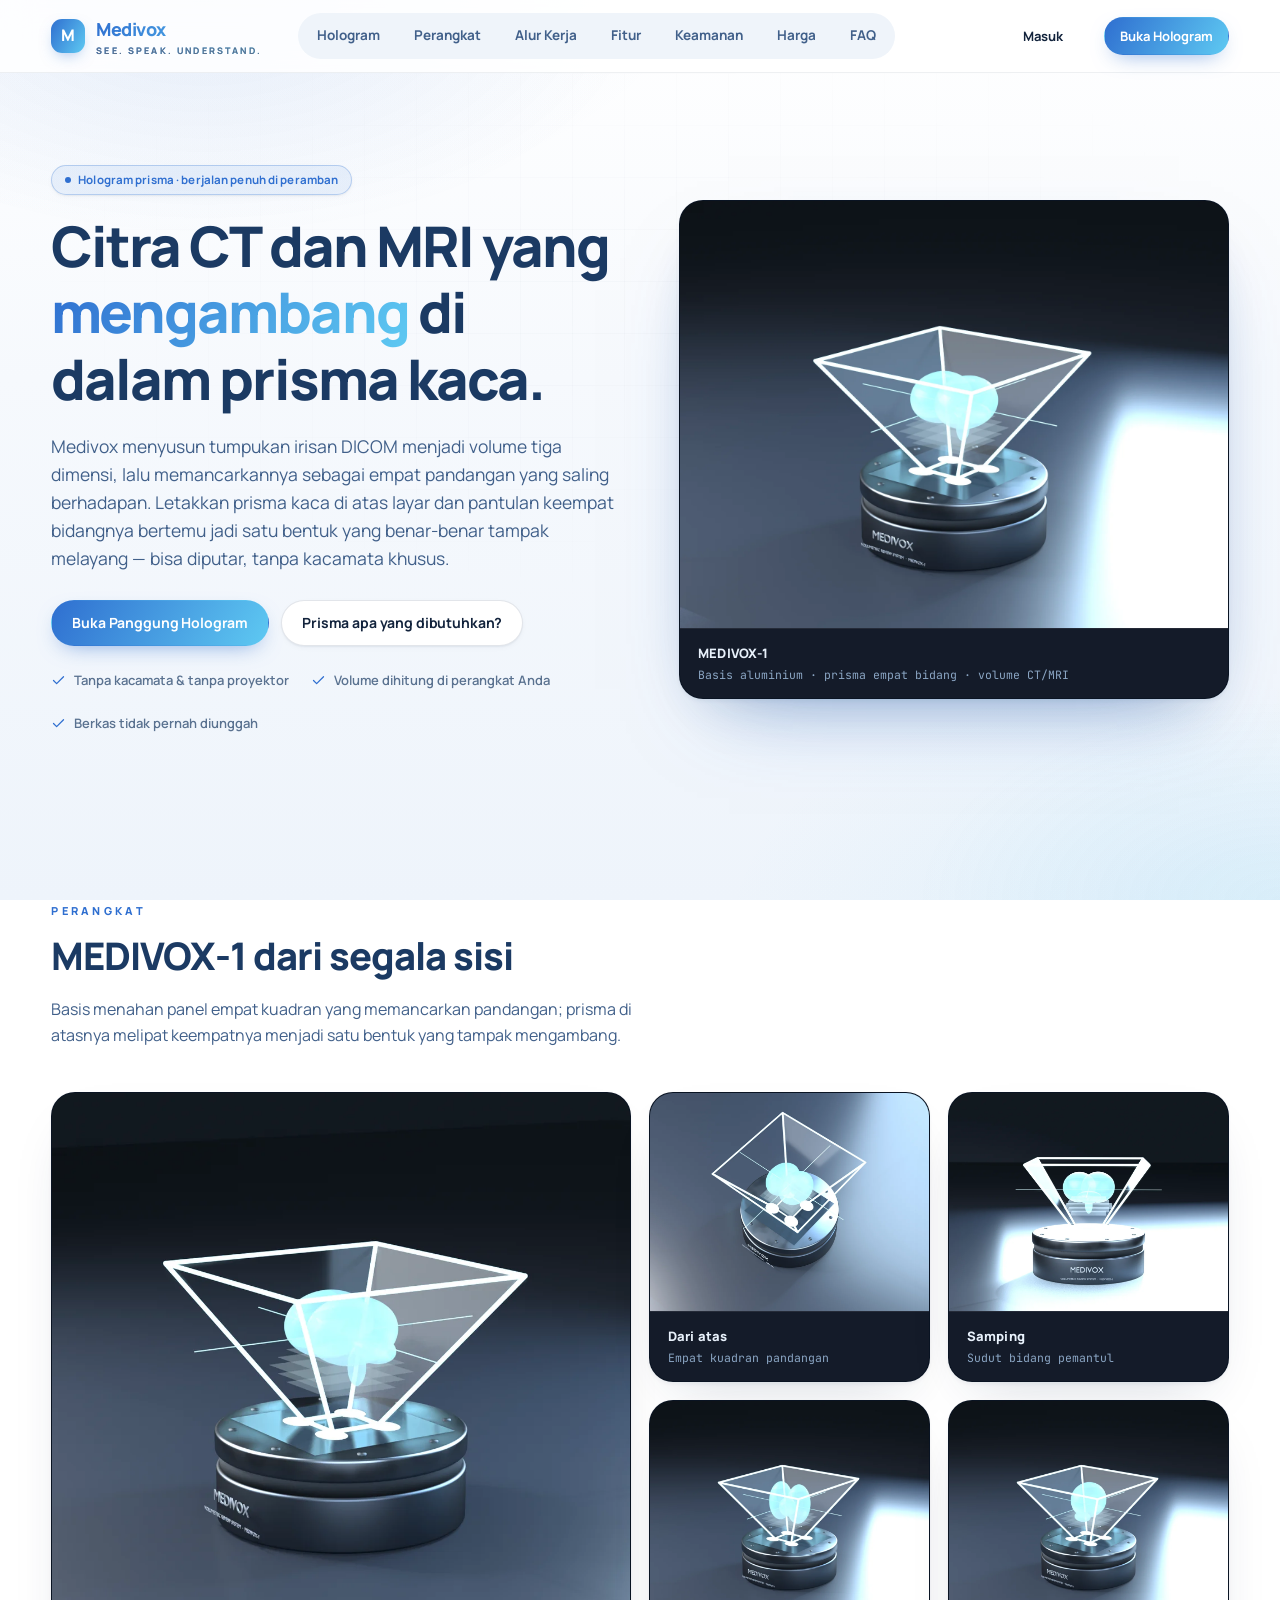
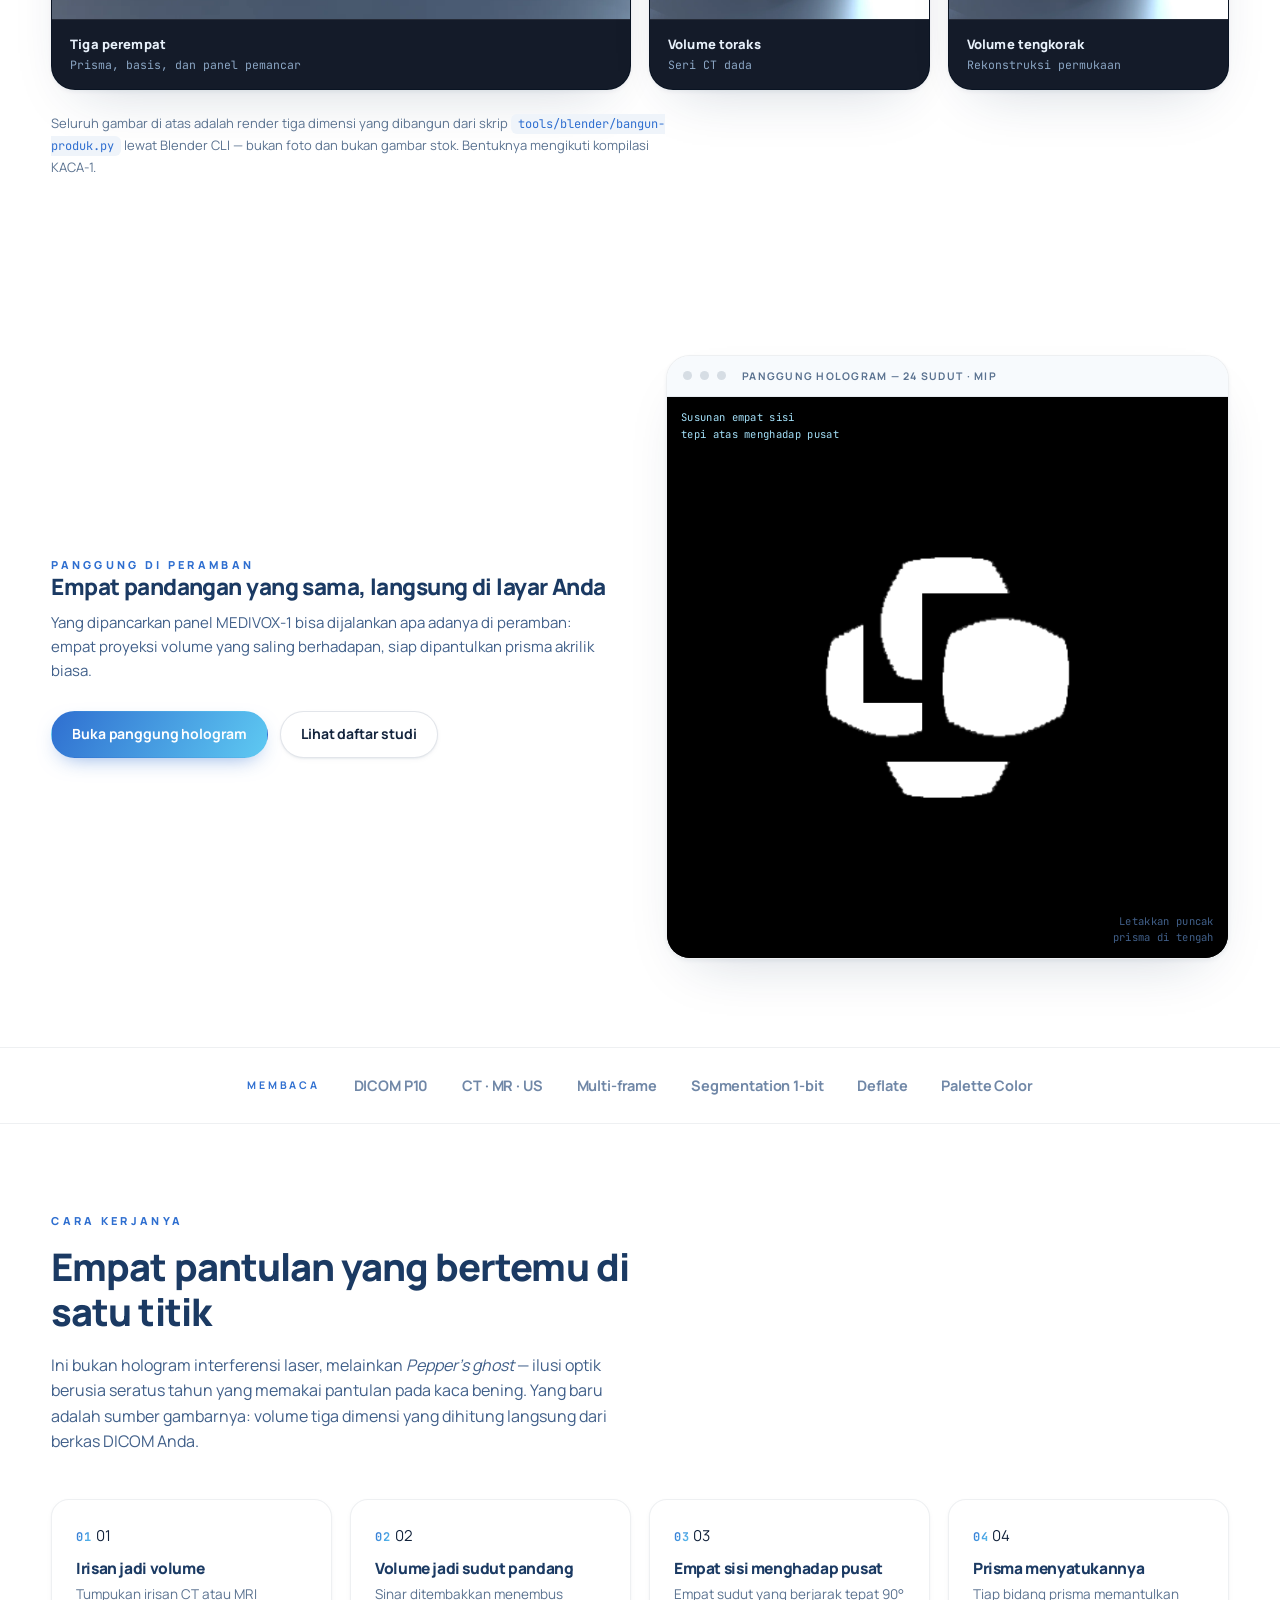
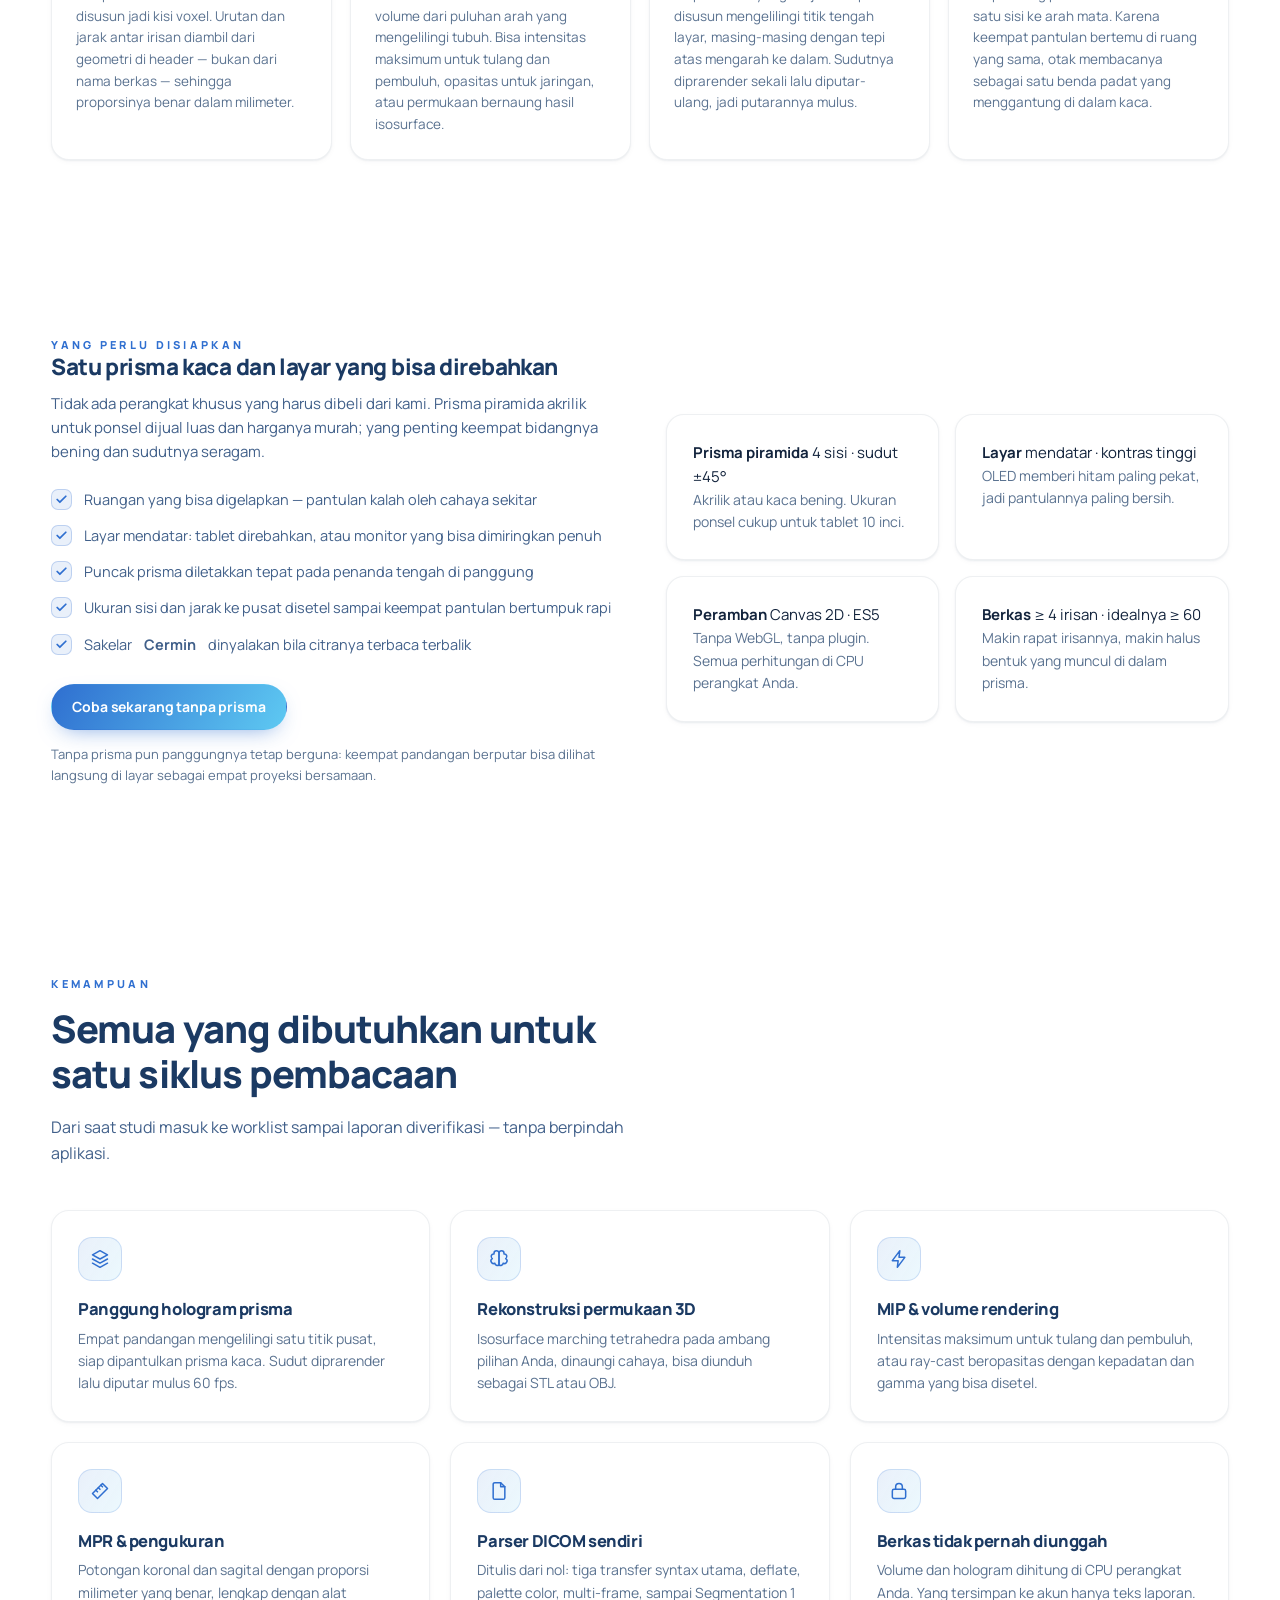
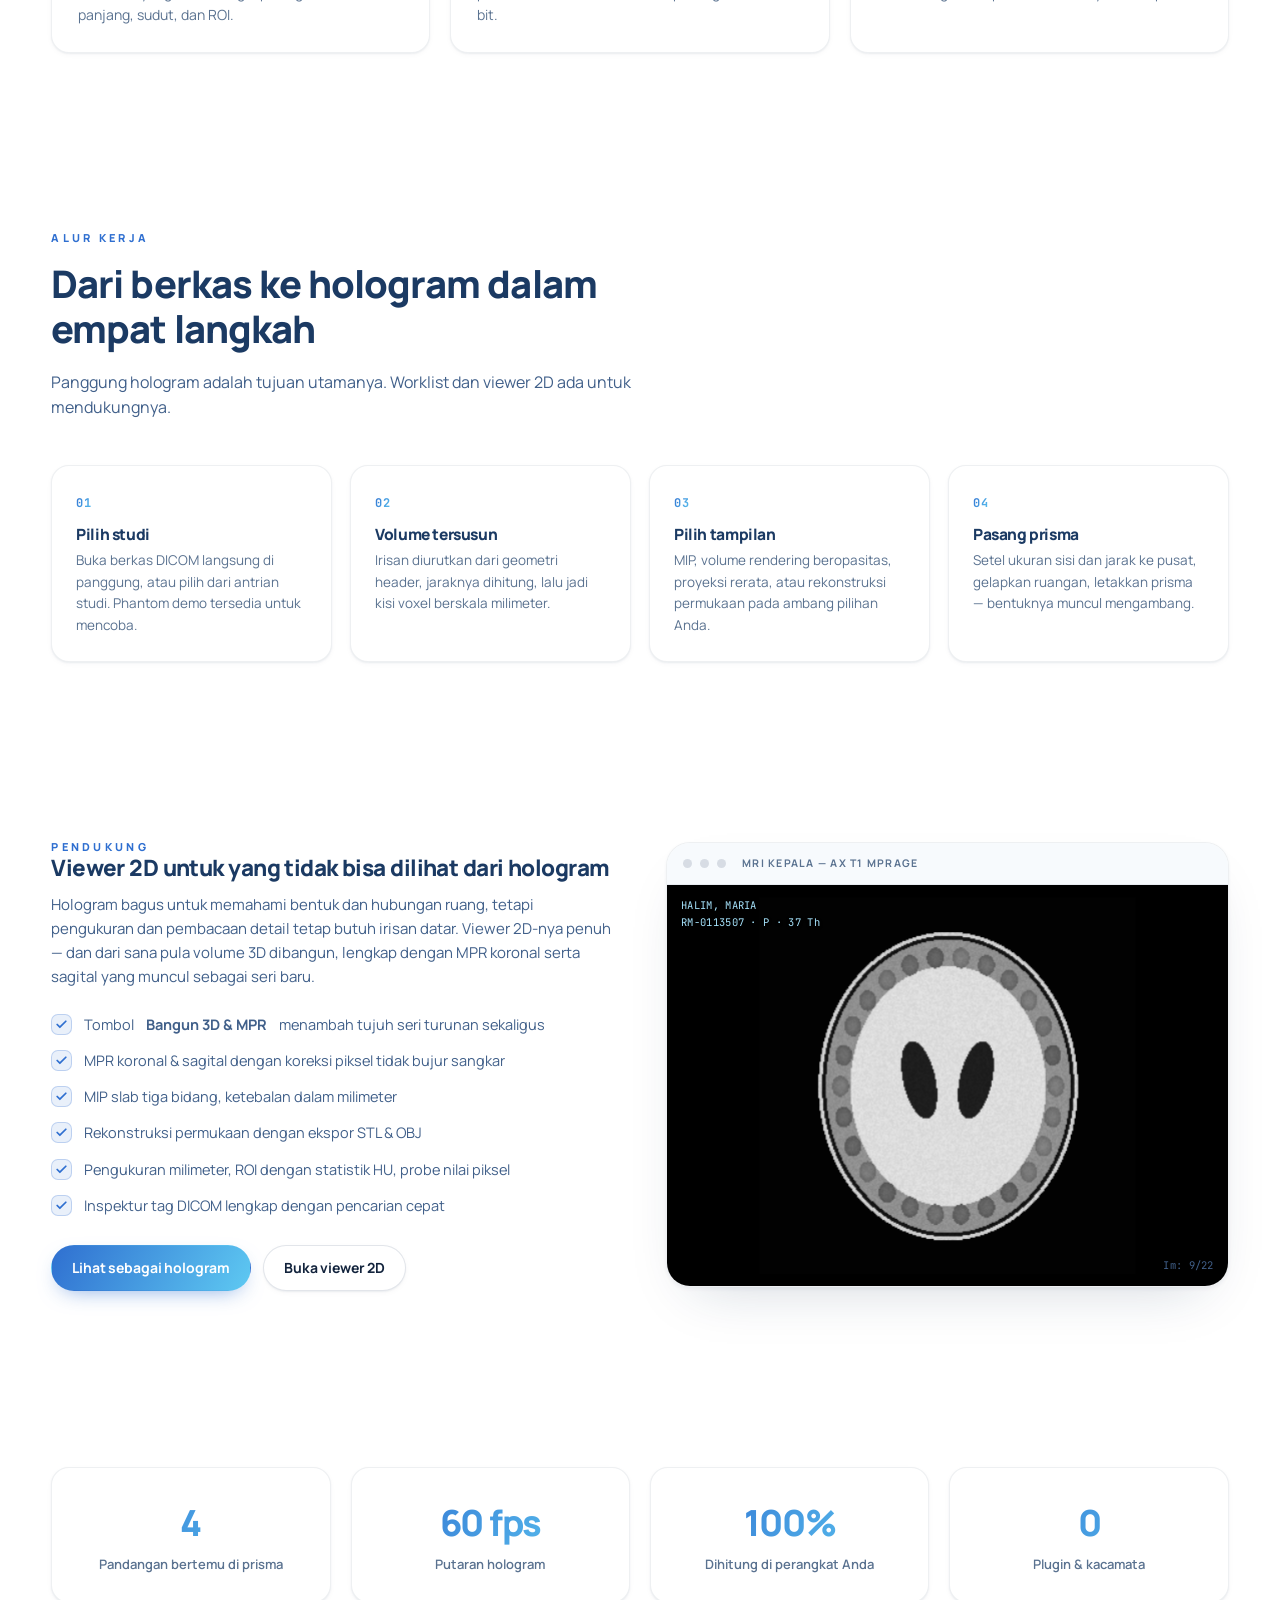
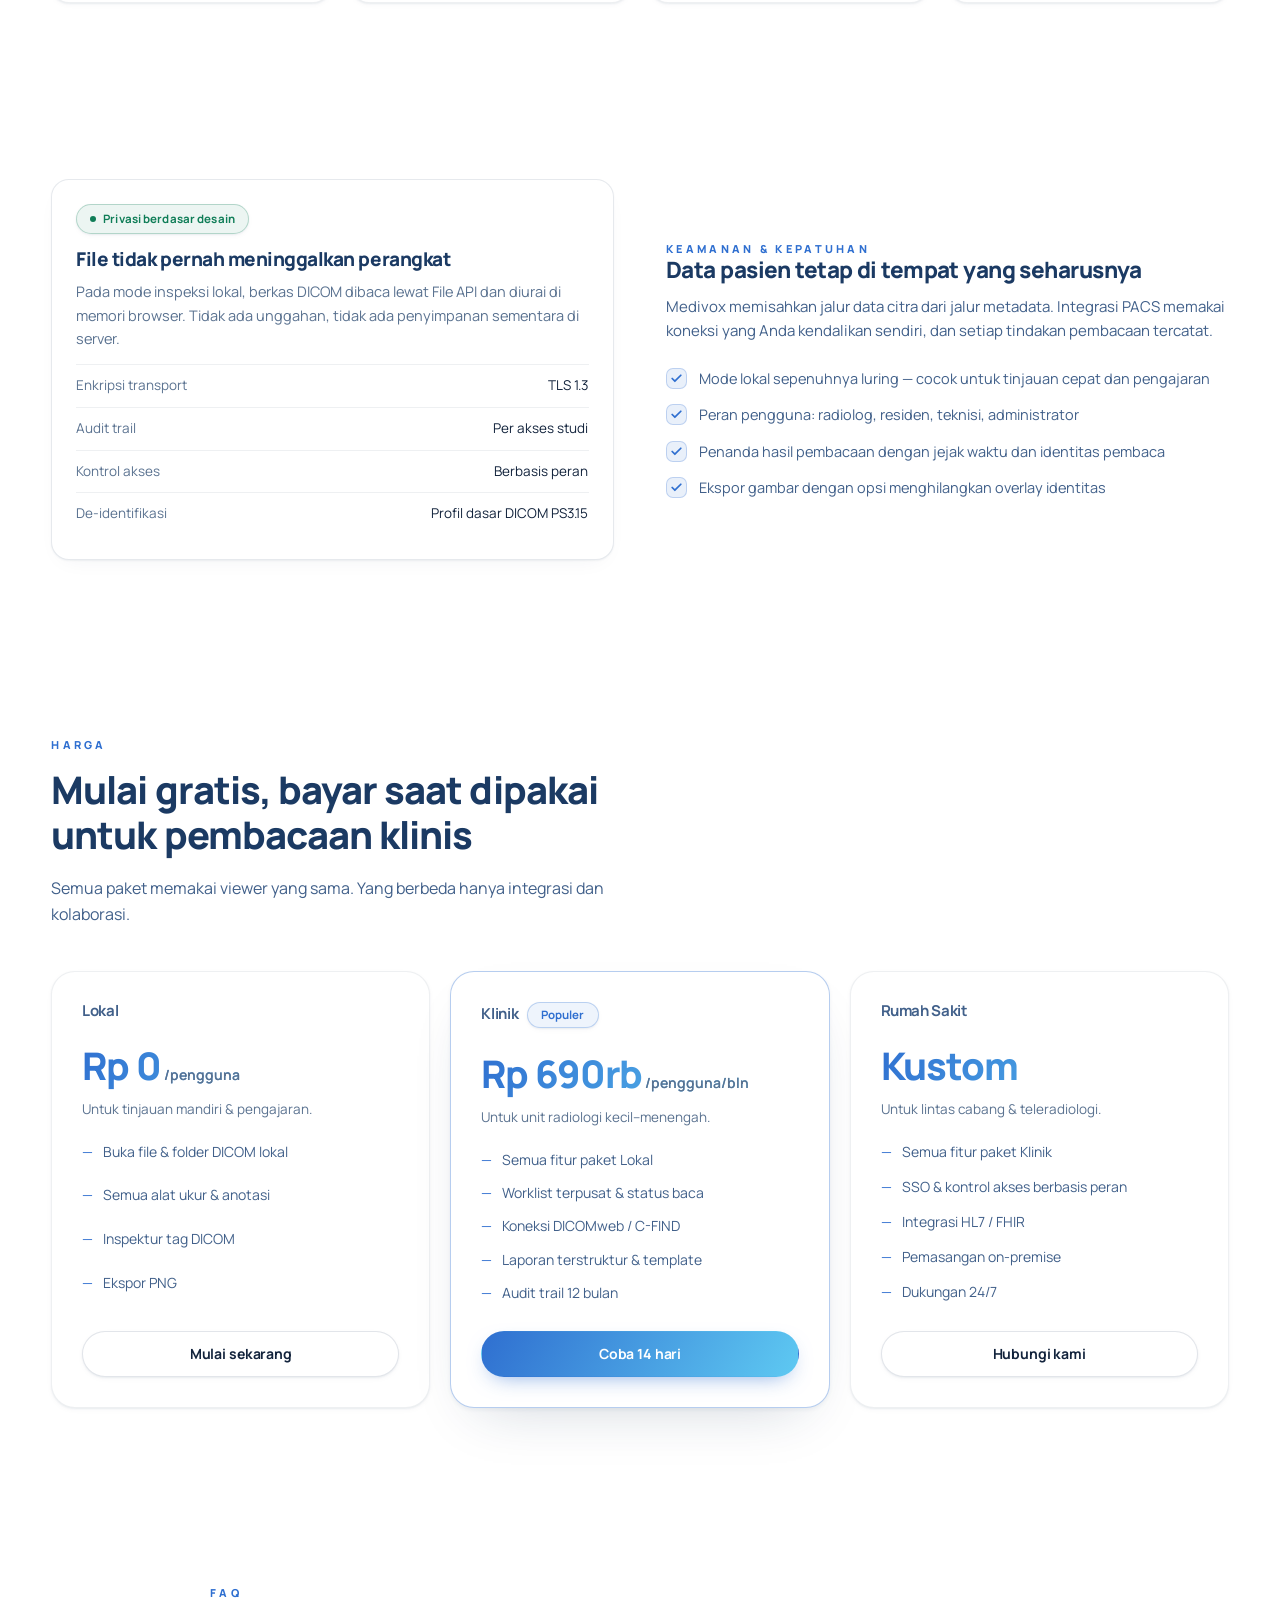
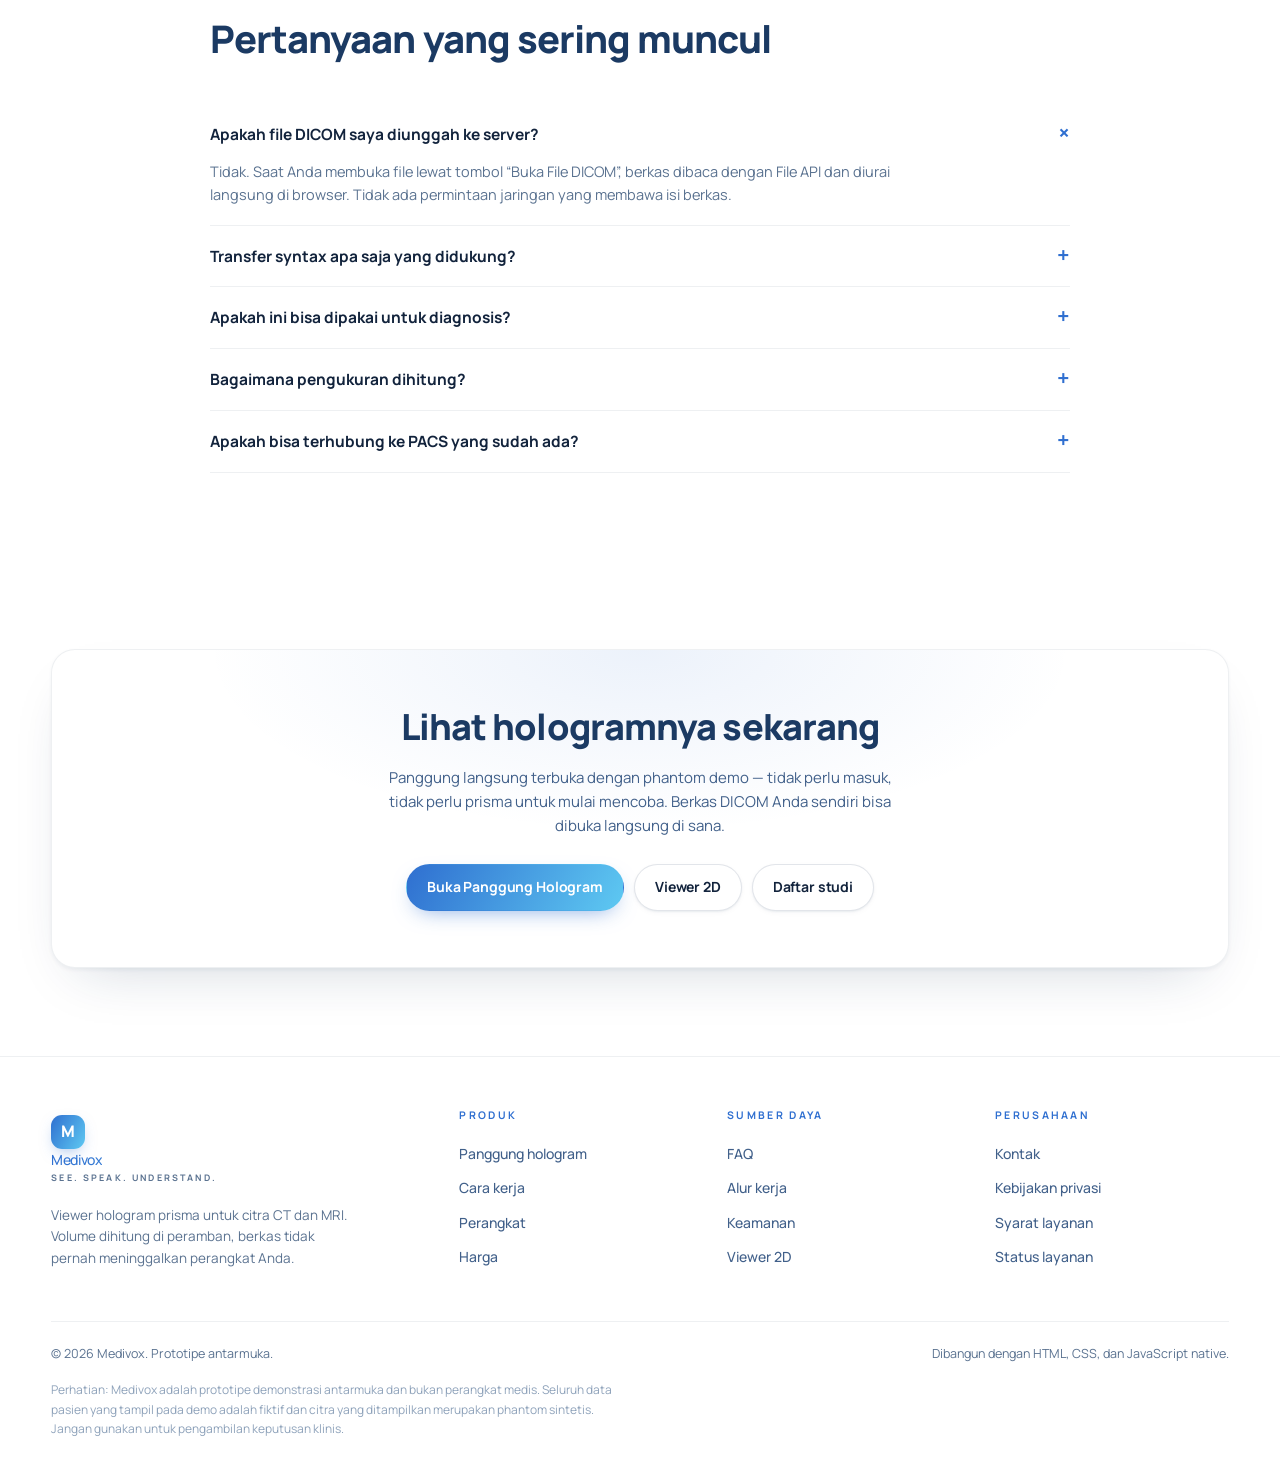
==== commit b9f96d05: "Aset 3D produk dari Blender CLI, showreel sinematik, dan deck presentasi Perangkat MEDIVOX-1 dibangu" ====
--- a/index.html
+++ b/index.html
@@ -63,9 +63,82 @@
       </div>
     </div>
 
+    <figure class="produk-3d produk-3d--hero">
+      <img src="assets/3d/medivox-hero.webp" width="1500" height="1170" fetchpriority="high"
+           alt="MEDIVOX-1: basis aluminium dengan prisma piramida terbalik, hologram otak
+                bercahaya mengambang di dalamnya">
+      <figcaption>
+        <b>MEDIVOX&#8209;1</b>
+        <span>Basis aluminium &middot; prisma empat bidang &middot; volume CT/MRI</span>
+      </figcaption>
+    </figure>
+  </div>
+</section>
+
+<!-- ============ PERANGKAT 3D ============ -->
+<section class="section" id="perangkat3d">
+  <div class="wrap">
+    <div class="section-head">
+      <span class="eyebrow">Perangkat</span>
+      <h2>MEDIVOX&#8209;1 dari segala sisi</h2>
+      <p>Basis menahan panel empat kuadran yang memancarkan pandangan; prisma di atasnya
+         melipat keempatnya menjadi satu bentuk yang tampak mengambang.</p>
+    </div>
+
+    <div class="produk-galeri">
+      <figure class="produk-3d produk-3d--besar">
+        <img src="assets/3d/medivox-tigaper.webp" width="1200" height="936" loading="lazy"
+             alt="MEDIVOX-1 dilihat dari sudut tiga perempat">
+        <figcaption><b>Tiga perempat</b><span>Prisma, basis, dan panel pemancar</span></figcaption>
+      </figure>
+      <figure class="produk-3d">
+        <img src="assets/3d/medivox-atas.webp" width="1100" height="858" loading="lazy"
+             alt="MEDIVOX-1 dilihat dari atas, memperlihatkan panel empat kuadran">
+        <figcaption><b>Dari atas</b><span>Empat kuadran pandangan</span></figcaption>
+      </figure>
+      <figure class="produk-3d">
+        <img src="assets/3d/medivox-samping.webp" width="1100" height="858" loading="lazy"
+             alt="MEDIVOX-1 dilihat dari samping">
+        <figcaption><b>Samping</b><span>Sudut bidang pemantul</span></figcaption>
+      </figure>
+      <figure class="produk-3d">
+        <img src="assets/3d/medivox-toraks.webp" width="1000" height="780" loading="lazy"
+             alt="MEDIVOX-1 menampilkan volume toraks">
+        <figcaption><b>Volume toraks</b><span>Seri CT dada</span></figcaption>
+      </figure>
+      <figure class="produk-3d">
+        <img src="assets/3d/medivox-tengkorak.webp" width="1000" height="780" loading="lazy"
+             alt="MEDIVOX-1 menampilkan volume tengkorak">
+        <figcaption><b>Volume tengkorak</b><span>Rekonstruksi permukaan</span></figcaption>
+      </figure>
+    </div>
+
+    <p class="produk-nota">
+      Seluruh gambar di atas adalah render tiga dimensi yang dibangun dari skrip
+      <code>tools/blender/bangun-produk.py</code> lewat Blender CLI — bukan foto dan bukan
+      gambar stok. Bentuknya mengikuti kompilasi KACA&#8209;1.
+    </p>
+  </div>
+</section>
+
+<!-- ============ PANGGUNG DEMO ============ -->
+<section class="section alt" id="panggung-demo">
+  <div class="wrap split">
+    <div>
+      <span class="eyebrow">Panggung di peramban</span>
+      <h2>Empat pandangan yang sama, langsung di layar Anda</h2>
+      <p style="color:var(--text-2)">
+        Yang dipancarkan panel MEDIVOX&#8209;1 bisa dijalankan apa adanya di peramban: empat
+        proyeksi volume yang saling berhadapan, siap dipantulkan prisma akrilik biasa.
+      </p>
+      <div class="hero-cta" style="margin-bottom:0">
+        <a class="btn btn-primary" href="prisma.html">Buka panggung hologram</a>
+        <a class="btn" href="worklist.html">Lihat daftar studi</a>
+      </div>
+    </div>
     <div class="hero-mock hologram-mock">
       <div class="bar">
-        <i></i><i></i><i></i><b>PANGGUNG HOLOGRAM — 24 SUDUT · MIP</b>
+        <i></i><i></i><i></i><b>PANGGUNG HOLOGRAM — 24 SUDUT &middot; MIP</b>
       </div>
       <div class="stage">
         <canvas id="heroCanvas" width="620" height="620"></canvas>
--- a/assets/css/base.css
+++ b/assets/css/base.css
@@ -2,74 +2,82 @@
    MEDIVOX — Design tokens & primitif
    "See. Speak. Understand."
    ----------------------------------------------------------
-   Palet diambil dari logo: biru royal pada sisi kiri huruf M,
-   cyan terang pada sisi kanan, navy pekat dari wordmark MEDI.
-   Permukaan neumorphic bertepi rambut, aksen gradien biru → cyan.
+   Tema terang: putih lapang, bayangan lembut, garis tipis.
+   Warna diambil dari logo — biru royal pada sisi kiri huruf M,
+   cyan pada sisi kanan, navy pekat dari wordmark MEDI.
 
    Satu pengecualian yang disengaja: area citra medis tetap
-   hitam murni. Itu syarat diagnostik, bukan pilihan gaya —
-   latar bergradien akan mengubah persepsi kontras jaringan.
+   gelap. Itu syarat diagnostik, bukan pilihan gaya — jaringan
+   dinilai di atas hitam, dan latar terang di belakang gambar
+   membuat penilaian window/level tidak dapat diandalkan.
+   Jadi: kerangka terang, gambar gelap.
    ========================================================== */
 :root{
-  /* ---- permukaan (navy dari wordmark) ---- */
-  --bg:#071527;
-  --bg-deep:#04101f;
-  --bg-1:#0c2240;
-  --panel:#122c50;
-  --panel-2:#16355d;
+  /* ---- permukaan ---- */
+  --bg:#f6f9fd;
+  --bg-deep:#eef3fa;
+  --bg-1:#eff4fa;          /* alur tenggelam / isian */
+  --panel:#ffffff;
+  --panel-2:#f7fafd;
+
+  /* ---- area citra (selalu gelap) ---- */
+  --film:#0a0f16;
+  --film-deep:#000000;
 
   /* ---- merek (dari gradien huruf M) ---- */
   --brand-deep:#1b3a63;
   --brand:#2f6fd0;
   --brand-mid:#4a9fe8;
-  --accent:#5ec9f2;
-  --accent-soft:#a5e2fb;
-  --accent-2:#2f6fd0;
-  --accent-ink:#04202e;
+  --accent:#2f6fd0;        /* aksen di atas putih memakai biru */
+  --accent-bright:#5ec9f2; /* cyan untuk gradien & sorotan */
+  --accent-soft:#a5e2fb;   /* dipakai di atas citra gelap */
+  --accent-2:#5ec9f2;
+  --accent-ink:#ffffff;
   --grad:linear-gradient(120deg,#2f6fd0 0%,#5ec9f2 100%);
-  --grad-soft:linear-gradient(120deg,rgba(47,111,208,.18),rgba(94,201,242,.18));
+  --grad-soft:linear-gradient(120deg,rgba(47,111,208,.10),rgba(94,201,242,.12));
 
   /* ---- teks ---- */
-  --text:#e8f1fb;
-  --text-2:#a8c0db;
-  --muted:#6e89ab;
-  --muted-2:#43597a;
+  --text:#12233c;
+  --text-2:#41608a;
+  --muted:#5a7290;        /* 4.7:1 di atas --bg */
+  --muted-2:#8ea2ba;      /* hanya untuk garis & ikon, bukan teks */
 
   /* ---- status ---- */
-  --ok:#5fe0a8;
-  --warn:#ffc56a;
-  --danger:#ff7a7a;
-  --info:#5fb0ff;
+  /* Nilai status dipilih agar lulus kontras 4.5:1 untuk teks kecil
+     di atas putih maupun --bg; versi terang dipakai hanya sebagai
+     latar pil, bukan sebagai warna teks. */
+  --ok:#0f7d57;
+  --warn:#9a5d04;
+  --danger:#c13333;
+  --info:#2f6fd0;
 
   /* ---- garis ---- */
-  --line:rgba(94,160,232,.24);
-  --line-soft:rgba(94,160,232,.14);
-  --hairline:1px solid rgba(94,160,232,.18);
-
-  /* ---- bayangan neumorphic ---- */
-  --sh-light:rgba(74,140,226,.20);
-  --sh-dark:rgba(1,6,14,.80);
-  --sh-dark-2:rgba(1,6,14,.55);
-  --shadow-out:-6px -6px 14px var(--sh-light), 7px 7px 16px var(--sh-dark);
-  --shadow-out-sm:-3px -3px 8px var(--sh-light), 4px 4px 9px var(--sh-dark-2);
-  --shadow-out-lg:-10px -10px 26px var(--sh-light), 14px 14px 32px var(--sh-dark);
-  --shadow-in:inset 3px 3px 7px var(--sh-dark), inset -3px -3px 7px var(--sh-light);
-  --shadow-in-lg:inset 5px 5px 12px var(--sh-dark), inset -5px -5px 12px var(--sh-light);
+  --line:rgba(18,44,80,.12);
+  --line-soft:rgba(18,44,80,.07);
+  --hairline:1px solid rgba(18,44,80,.10);
+
+  /* ---- bayangan lembut ---- */
+  --sh:rgba(19,45,80,.10);
+  --sh-2:rgba(19,45,80,.06);
+  --shadow-out-sm:0 1px 2px var(--sh-2), 0 2px 8px -4px var(--sh);
+  --shadow-out:0 1px 2px var(--sh-2), 0 8px 24px -14px var(--sh);
+  --shadow-out-lg:0 2px 4px var(--sh-2), 0 24px 56px -28px rgba(19,45,80,.22);
+  --shadow-in:inset 0 1px 3px rgba(19,45,80,.10);
+  --shadow-in-lg:inset 0 2px 6px rgba(19,45,80,.12);
   --shadow:var(--shadow-out-lg);
-  --glow:0 0 26px rgba(94,201,242,.24);
-  --glow-soft:0 0 16px rgba(94,201,242,.15);
+  --glow:0 8px 28px -12px rgba(47,111,208,.45);
+  --glow-soft:0 4px 16px -8px rgba(47,111,208,.35);
 
   /* ---- bentuk ---- */
-  --radius:20px;
-  --radius-lg:26px;
-  --radius-sm:14px;
-  --radius-xs:10px;
+  --radius:18px;
+  --radius-lg:24px;
+  --radius-sm:12px;
+  --radius-xs:9px;
 
   /* ---- tipografi ---- */
   --font:"Manrope","SF Pro Display",-apple-system,BlinkMacSystemFont,"Segoe UI",system-ui,sans-serif;
   --mono:"JetBrains Mono",ui-monospace,"SFMono-Regular",Consolas,monospace;
 
-  /* ---- ukuran kendali ---- */
   --tap:44px;
 }
 
@@ -78,29 +86,31 @@
 
 body{
   margin:0;color:var(--text);
-  font-family:var(--font);font-size:15px;line-height:1.55;
+  font-family:var(--font);font-size:15px;line-height:1.6;
   -webkit-font-smoothing:antialiased;-moz-osx-font-smoothing:grayscale;
   background:
-    radial-gradient(60% 45% at 12% -5%,rgba(47,111,208,.32),transparent 70%),
-    radial-gradient(55% 45% at 90% 108%,rgba(94,201,242,.18),transparent 70%),
-    linear-gradient(165deg,#04101f 0%,#0a1c33 38%,#10315a 74%,#164280 100%);
+    radial-gradient(62% 46% at 14% -6%,rgba(47,111,208,.07),transparent 68%),
+    radial-gradient(54% 44% at 92% 104%,rgba(94,201,242,.09),transparent 66%),
+    linear-gradient(180deg,#ffffff 0%,#f6f9fd 42%,#eef4fb 100%);
   background-attachment:fixed;
   min-height:100vh;
 }
 
-h1,h2,h3,h4{margin:0 0 .5em;line-height:1.2;font-weight:800;letter-spacing:-.025em}
+h1,h2,h3,h4{margin:0 0 .5em;line-height:1.18;font-weight:800;
+  letter-spacing:-.025em;color:var(--brand-deep)}
 p{margin:0 0 1em}
 a{color:inherit;text-decoration:none}
 img{max-width:100%;display:block}
 button,input,select,textarea{font:inherit;color:inherit}
-::selection{background:rgba(94,201,242,.32)}
+::selection{background:rgba(47,111,208,.16)}
 
 /* ---------- scrollbar ---------- */
-*{scrollbar-width:thin;scrollbar-color:rgba(74,158,232,.45) transparent}
-*::-webkit-scrollbar{width:9px;height:9px}
+*{scrollbar-width:thin;scrollbar-color:rgba(47,111,208,.28) transparent}
+*::-webkit-scrollbar{width:10px;height:10px}
 *::-webkit-scrollbar-track{background:transparent}
-*::-webkit-scrollbar-thumb{background:rgba(74,158,232,.42);border-radius:999px}
-*::-webkit-scrollbar-thumb:hover{background:rgba(94,201,242,.58)}
+*::-webkit-scrollbar-thumb{background:rgba(47,111,208,.24);border-radius:999px;
+  border:3px solid transparent;background-clip:content-box}
+*::-webkit-scrollbar-thumb:hover{background:rgba(47,111,208,.42);background-clip:content-box}
 
 /* ---------- pembantu tata letak ---------- */
 .wrap{width:min(1180px,92vw);margin-inline:auto}
@@ -109,37 +119,36 @@
 .hide{display:none !important}
 
 /* ==========================================================
-   Primitif neumorphic
+   Primitif
    ========================================================== */
 .neu{background:var(--panel);box-shadow:var(--shadow-out);border:var(--hairline);border-radius:var(--radius)}
 .neu-sm{background:var(--panel);box-shadow:var(--shadow-out-sm);border:var(--hairline);border-radius:var(--radius-sm)}
 .neu-in{background:var(--bg-1);box-shadow:var(--shadow-in);border-radius:var(--radius-sm)}
 .neu-pill{background:var(--panel);box-shadow:var(--shadow-out-sm);border:var(--hairline);border-radius:999px}
 
-/* label kecil beraksen — dipakai di atas judul bagian */
 .eyebrow{
-  font-size:11px;letter-spacing:.32em;text-transform:uppercase;
-  color:var(--accent);font-weight:700;display:block;
-}
-/* teks bergradien untuk angka & wordmark */
+  font-size:11px;letter-spacing:.3em;text-transform:uppercase;
+  color:var(--accent);font-weight:800;display:block;
+}
 .grad-text{
   background:var(--grad);-webkit-background-clip:text;background-clip:text;
   -webkit-text-fill-color:transparent;color:transparent;
 }
 
 /* ---------- merek ---------- */
-.brand{display:flex;align-items:center;gap:11px;font-weight:800;letter-spacing:-.03em;font-size:18px}
+.brand{display:flex;align-items:center;gap:11px;font-weight:800;
+  letter-spacing:-.03em;font-size:18px;color:var(--brand-deep)}
 .brand .mark{
   width:34px;height:34px;border-radius:11px;flex:none;
   background:var(--grad);display:grid;place-items:center;
-  color:#04202e;font-weight:900;font-size:16px;
-  box-shadow:0 8px 20px -6px rgba(94,201,242,.55),var(--shadow-out-sm);
+  color:#fff;font-weight:900;font-size:16px;
+  box-shadow:0 6px 16px -6px rgba(47,111,208,.55);
 }
 .brand .wordmark{background:var(--grad);-webkit-background-clip:text;background-clip:text;
   -webkit-text-fill-color:transparent;color:transparent}
 .brand small{
-  display:block;font-size:9.5px;font-weight:700;color:var(--muted);
-  letter-spacing:.26em;text-transform:uppercase;line-height:1.4;
+  display:block;font-size:9px;font-weight:700;
+  letter-spacing:.24em;text-transform:uppercase;line-height:1.5;
   -webkit-text-fill-color:initial;color:var(--muted);
 }
 
@@ -149,62 +158,62 @@
 .btn{
   display:inline-flex;align-items:center;justify-content:center;gap:9px;
   padding:11px 20px;border-radius:999px;cursor:pointer;
-  background:var(--panel);border:var(--hairline);color:var(--text);
+  background:var(--panel);border:1px solid var(--line);color:var(--text);
   box-shadow:var(--shadow-out-sm);
   font-size:14px;font-weight:700;white-space:nowrap;letter-spacing:-.01em;
-  transition:transform .14s,box-shadow .16s,color .16s,background .16s;
-}
-.btn:hover{color:#fff;box-shadow:var(--shadow-out),var(--glow-soft);transform:translateY(-1px)}
-.btn:active{box-shadow:var(--shadow-in);transform:translateY(0)}
+  transition:transform .14s,box-shadow .16s,color .16s,border-color .16s,background .16s;
+}
+.btn:hover{color:var(--accent);border-color:rgba(47,111,208,.35);
+  box-shadow:var(--shadow-out);transform:translateY(-1px)}
+.btn:active{transform:translateY(0);box-shadow:var(--shadow-in)}
 .btn-primary{
-  background:var(--grad);border-color:transparent;color:#04202e;
-  box-shadow:0 10px 26px -10px rgba(94,201,242,.65),var(--shadow-out-sm);
-}
-.btn-primary:hover{color:#031a26;box-shadow:0 14px 34px -10px rgba(94,201,242,.8),var(--shadow-out)}
-.btn-ghost{background:transparent;box-shadow:none}
-.btn-ghost:hover{background:rgba(94,160,232,.10);box-shadow:var(--shadow-out-sm)}
+  background:var(--grad);border-color:transparent;color:#fff;
+  box-shadow:0 8px 22px -10px rgba(47,111,208,.65);
+}
+.btn-primary:hover{color:#fff;box-shadow:0 12px 30px -10px rgba(47,111,208,.8)}
+.btn-ghost{background:transparent;border-color:transparent;box-shadow:none}
+.btn-ghost:hover{background:rgba(47,111,208,.07);box-shadow:none}
 .btn-sm{padding:8px 15px;font-size:13px}
-.btn-danger{color:#ffb1b4;border-color:rgba(255,122,122,.35)}
-.btn-danger:hover{background:rgba(255,122,122,.12);color:#fff}
-.btn[disabled]{opacity:.42;pointer-events:none}
+.btn-danger{color:var(--danger);border-color:rgba(193,51,51,.28)}
+.btn-danger:hover{background:rgba(193,51,51,.07);color:var(--danger);border-color:rgba(193,51,51,.45)}
+.btn[disabled]{opacity:.45;pointer-events:none}
 
 /* ==========================================================
    Pil / lencana
    ========================================================== */
 .pill{
   display:inline-flex;align-items:center;gap:7px;padding:5px 13px;border-radius:999px;
-  font-size:11.5px;font-weight:700;letter-spacing:.02em;
-  background:var(--panel);border:var(--hairline);color:var(--text-2);
+  font-size:11.5px;font-weight:700;letter-spacing:.01em;
+  background:var(--panel);border:1px solid var(--line);color:var(--text-2);
   box-shadow:var(--shadow-out-sm);
 }
 .pill .dot{width:6px;height:6px;border-radius:50%;background:currentColor;flex:none}
-.pill-ok{color:var(--ok);border-color:rgba(95,224,168,.32)}
-.pill-warn{color:var(--warn);border-color:rgba(255,197,106,.32)}
-.pill-info{color:var(--info);border-color:rgba(95,176,255,.32)}
-.pill-urgent{color:var(--danger);border-color:rgba(255,122,122,.36)}
-.pill-accent{color:var(--accent);border-color:rgba(47,212,238,.36)}
+.pill-ok{color:var(--ok);background:rgba(15,125,87,.08);border-color:rgba(15,125,87,.26)}
+.pill-warn{color:var(--warn);background:rgba(154,93,4,.08);border-color:rgba(154,93,4,.26)}
+.pill-info{color:var(--info);background:rgba(47,111,208,.08);border-color:rgba(47,111,208,.26)}
+.pill-urgent{color:var(--danger);background:rgba(193,51,51,.08);border-color:rgba(193,51,51,.28)}
+.pill-accent{color:var(--accent);background:rgba(47,111,208,.08);border-color:rgba(47,111,208,.28)}
 
 /* ==========================================================
    Isian formulir
    ========================================================== */
 .field{
   width:100%;padding:12px 15px;border-radius:var(--radius-sm);
-  background:var(--bg-1);border:var(--hairline);outline:none;font-size:14px;
+  background:var(--panel);border:1px solid var(--line);outline:none;font-size:14px;
   box-shadow:var(--shadow-in);
   transition:border-color .16s,box-shadow .16s;
 }
-.field:focus{border-color:rgba(94,201,242,.55);box-shadow:var(--shadow-in),0 0 0 3px rgba(94,201,242,.18)}
-.field::placeholder{color:var(--muted-2)}
-label.lbl{display:block;font-size:11.5px;font-weight:700;color:var(--muted);
-  margin-bottom:7px;letter-spacing:.1em;text-transform:uppercase}
+.field:focus{border-color:var(--accent);box-shadow:0 0 0 3px rgba(47,111,208,.14)}
+.field::placeholder{color:var(--muted)}
+label.lbl{display:block;font-size:11px;font-weight:800;color:var(--muted);
+  margin-bottom:7px;letter-spacing:.14em;text-transform:uppercase}
 select.field{
   appearance:none;padding-right:34px;
-  background-image:linear-gradient(45deg,transparent 50%,#7184ad 50%),linear-gradient(135deg,#7184ad 50%,transparent 50%);
+  background-image:linear-gradient(45deg,transparent 50%,#7d93af 50%),linear-gradient(135deg,#7d93af 50%,transparent 50%);
   background-position:calc(100% - 17px) 53%,calc(100% - 12px) 53%;
   background-size:5px 5px,5px 5px;background-repeat:no-repeat;
 }
 
-/* ---------- kartu ---------- */
 .card{background:var(--panel);border:var(--hairline);border-radius:var(--radius);
   padding:24px;box-shadow:var(--shadow-out)}
 
@@ -214,9 +223,9 @@
 #toasts{position:fixed;right:18px;bottom:18px;z-index:9999;display:flex;
   flex-direction:column;gap:9px;align-items:flex-end;pointer-events:none}
 .toast{
-  background:var(--panel);border:var(--hairline);border-left:3px solid var(--accent);
+  background:var(--panel);border:1px solid var(--line);border-left:3px solid var(--accent);
   padding:12px 17px;border-radius:var(--radius-sm);font-size:13.5px;font-weight:600;
-  box-shadow:var(--shadow-out),var(--glow-soft);
+  box-shadow:var(--shadow-out-lg);color:var(--text);
   animation:toastIn .22s ease-out;max-width:min(340px,86vw);
 }
 .toast.err{border-left-color:var(--danger)}
@@ -226,7 +235,7 @@
 /* ==========================================================
    Modal
    ========================================================== */
-.modal-back{position:fixed;inset:0;background:rgba(3,7,16,.74);backdrop-filter:blur(5px);
+.modal-back{position:fixed;inset:0;background:rgba(18,35,60,.34);backdrop-filter:blur(5px);
   z-index:900;display:grid;place-items:center;padding:20px}
 .modal{background:var(--panel);border:var(--hairline);border-radius:var(--radius-lg);
   width:min(560px,94vw);max-height:88vh;overflow:auto;box-shadow:var(--shadow-out-lg)}
@@ -243,7 +252,7 @@
 }
 .skip-link{
   position:absolute;left:-9999px;top:0;z-index:999;
-  background:var(--grad);color:#04202e;padding:12px 20px;
+  background:var(--grad);color:#fff;padding:12px 20px;
   border-radius:0 0 var(--radius-sm) 0;font-weight:800;font-size:13px;
 }
 .skip-link:focus{left:0}
--- a/assets/css/site.css
+++ b/assets/css/site.css
@@ -7,8 +7,8 @@
 body::before{
   content:"";position:fixed;inset:0;pointer-events:none;z-index:0;
   background:
-    radial-gradient(50% 38% at 18% 0%,rgba(74,147,236,.20),transparent 65%),
-    radial-gradient(45% 36% at 100% 100%,rgba(47,212,238,.14),transparent 60%);
+    radial-gradient(52% 40% at 16% 0%,rgba(47,111,208,.07),transparent 66%),
+    radial-gradient(46% 36% at 100% 100%,rgba(94,201,242,.09),transparent 62%);
 }
 body > *{position:relative;z-index:1}
 
@@ -16,16 +16,16 @@
 .site-nav{
   position:sticky;top:0;z-index:50;
   backdrop-filter:blur(16px);
-  background:linear-gradient(180deg,rgba(8,18,37,.92),rgba(8,18,37,.72));
-  border-bottom:var(--hairline);
+  background:rgba(255,255,255,.86);
+  border-bottom:1px solid var(--line-soft);
 }
 .site-nav .wrap{display:flex;align-items:center;gap:26px;height:72px}
 .site-nav nav{display:flex;gap:4px;margin-left:10px;padding:4px;
-  background:rgba(14,29,63,.7);box-shadow:var(--shadow-in);border-radius:999px}
+  background:var(--bg-1);border-radius:999px}
 .site-nav nav a{font-size:13.5px;color:var(--text-2);font-weight:700;
   padding:8px 15px;border-radius:999px;transition:color .16s,background .16s}
-.site-nav nav a:hover{color:var(--text);background:rgba(96,150,240,.12)}
-.nav-toggle{display:none;background:var(--panel);border:var(--hairline);
+.site-nav nav a:hover{color:var(--accent);background:var(--panel);box-shadow:var(--shadow-out-sm)}
+.nav-toggle{display:none;background:var(--panel);border:1px solid var(--line);
   border-radius:var(--radius-xs);padding:9px 11px;cursor:pointer;
   box-shadow:var(--shadow-out-sm);color:var(--text)}
 
@@ -34,8 +34,8 @@
 .hero::after{
   content:"";position:absolute;inset:0;pointer-events:none;opacity:.5;
   background-image:
-    linear-gradient(rgba(96,150,240,.05) 1px,transparent 1px),
-    linear-gradient(90deg,rgba(96,150,240,.05) 1px,transparent 1px);
+    linear-gradient(rgba(18,44,80,.045) 1px,transparent 1px),
+    linear-gradient(90deg,rgba(18,44,80,.045) 1px,transparent 1px);
   background-size:52px 52px;
   -webkit-mask-image:radial-gradient(70% 60% at 50% 30%,#000,transparent 75%);
   mask-image:radial-gradient(70% 60% at 50% 30%,#000,transparent 75%);
@@ -55,15 +55,15 @@
 
 /* tiruan viewer */
 .hero-mock,.hologram-mock{
-  border:var(--hairline);border-radius:var(--radius-lg);overflow:hidden;
-  background:var(--panel);box-shadow:var(--shadow-out-lg),var(--glow-soft);
+  border:1px solid var(--line-soft);border-radius:var(--radius-lg);overflow:hidden;
+  background:var(--panel);box-shadow:var(--shadow-out-lg);
 }
 .hero-mock .bar,.hologram-mock .bar{
   display:flex;align-items:center;gap:8px;padding:12px 16px;
-  border-bottom:1px solid var(--line-soft);background:rgba(14,29,63,.8);
+  border-bottom:1px solid var(--line-soft);background:var(--panel-2);
 }
 .hero-mock .bar i,.hologram-mock .bar i{width:9px;height:9px;border-radius:50%;
-  background:rgba(96,150,240,.3);display:block;flex:none}
+  background:rgba(18,44,80,.14);display:block;flex:none}
 .hero-mock .bar b,.hologram-mock .bar b{font-size:10.5px;font-weight:700;color:var(--muted);
   margin-left:8px;letter-spacing:.12em;text-transform:uppercase}
 .hero-mock .stage,.hologram-mock .stage{position:relative;aspect-ratio:16/11;
@@ -79,8 +79,8 @@
 .hero-mock .ovl.br,.hologram-mock .ovl.br{bottom:12px;right:14px;text-align:right;color:var(--text-2)}
 
 /* ---------- deretan logo ---------- */
-.logos{padding:26px 0;border-top:var(--hairline);border-bottom:var(--hairline);
-  background:rgba(8,18,37,.4)}
+.logos{padding:26px 0;border-top:1px solid var(--line-soft);
+  border-bottom:1px solid var(--line-soft);background:var(--panel)}
 .logos .wrap{display:flex;align-items:center;gap:34px;flex-wrap:wrap;justify-content:center}
 .logos b{font-size:10.5px;letter-spacing:.26em;text-transform:uppercase;
   color:var(--accent);font-weight:700}
@@ -92,21 +92,21 @@
 .section-head .eyebrow{margin-bottom:14px}
 .section-head h2{font-size:clamp(27px,3.1vw,38px)}
 .section-head p{color:var(--text-2);font-size:16px;margin:0}
-.alt{background:rgba(5,11,26,.4)}
+.alt{background:var(--panel)}
 
 /* kartu fitur */
 .grid-3{display:grid;grid-template-columns:repeat(3,1fr);gap:20px}
 .grid-2{display:grid;grid-template-columns:repeat(2,1fr);gap:20px}
 .feature,.alat{
-  background:var(--panel);border:var(--hairline);border-radius:var(--radius);
-  padding:26px;box-shadow:var(--shadow-out);
-  transition:transform .2s,box-shadow .2s;
-}
-.feature:hover,.alat:hover{transform:translateY(-4px);box-shadow:var(--shadow-out-lg),var(--glow-soft)}
+  background:var(--panel);border:1px solid var(--line-soft);border-radius:var(--radius);
+  padding:26px;box-shadow:var(--shadow-out-sm);
+  transition:transform .2s,box-shadow .2s,border-color .2s;
+}
+.feature:hover,.alat:hover{transform:translateY(-4px);box-shadow:var(--shadow-out-lg);
+  border-color:rgba(47,111,208,.22)}
 .feature .ico{
   width:44px;height:44px;border-radius:14px;display:grid;place-items:center;margin-bottom:18px;
-  background:var(--grad-soft);border:1px solid rgba(47,212,238,.26);color:var(--accent);
-  box-shadow:var(--shadow-out-sm);
+  background:var(--grad-soft);border:1px solid rgba(47,111,208,.18);color:var(--accent);
 }
 .feature .ico svg{width:20px;height:20px}
 .feature h3,.alat h3{font-size:16.5px;margin-bottom:9px}
@@ -116,7 +116,7 @@
 /* langkah */
 .steps,.holo-grid{display:grid;grid-template-columns:repeat(4,1fr);gap:18px;counter-reset:s}
 .step,.holo-step{
-  position:relative;padding:24px;border:var(--hairline);border-radius:var(--radius);
+  position:relative;padding:24px;border:1px solid var(--line-soft);border-radius:var(--radius);
   background:var(--panel);box-shadow:var(--shadow-out-sm);
 }
 .step::before,.holo-step::before{
@@ -134,14 +134,14 @@
 .check-list li{display:flex;gap:12px;font-size:14.5px;color:var(--text-2)}
 .check-list li::before{
   content:"";flex:none;width:21px;height:21px;border-radius:7px;margin-top:1px;
-  background-color:rgba(47,212,238,.14);border:1px solid rgba(47,212,238,.3);
-  background-image:url("data:image/svg+xml,%3Csvg xmlns='http://www.w3.org/2000/svg' viewBox='0 0 24 24' fill='none' stroke='%232fd4ee' stroke-width='3.2' stroke-linecap='round' stroke-linejoin='round'%3E%3Cpath d='M20 6 9 17l-5-5'/%3E%3C/svg%3E");
+  background-color:rgba(47,111,208,.10);border:1px solid rgba(47,111,208,.24);
+  background-image:url("data:image/svg+xml,%3Csvg xmlns='http://www.w3.org/2000/svg' viewBox='0 0 24 24' fill='none' stroke='%232f6fd0' stroke-width='3.2' stroke-linecap='round' stroke-linejoin='round'%3E%3Cpath d='M20 6 9 17l-5-5'/%3E%3C/svg%3E");
   background-size:13px;background-position:center;background-repeat:no-repeat;
 }
 
 /* statistik */
 .stats{display:grid;grid-template-columns:repeat(4,1fr);gap:20px;text-align:center}
-.stat{padding:26px 18px;border:var(--hairline);border-radius:var(--radius);
+.stat{padding:26px 18px;border:1px solid var(--line-soft);border-radius:var(--radius);
   background:var(--panel);box-shadow:var(--shadow-out-sm)}
 .stat b{display:block;font-size:36px;font-weight:800;letter-spacing:-.03em;
   background:var(--grad);-webkit-background-clip:text;background-clip:text;
@@ -150,10 +150,10 @@
 
 /* harga */
 .price{
-  background:var(--panel);border:var(--hairline);border-radius:var(--radius-lg);
-  padding:30px;display:flex;flex-direction:column;box-shadow:var(--shadow-out);
-}
-.price.pop{box-shadow:var(--shadow-out-lg),0 0 0 1.5px rgba(47,212,238,.45),var(--glow)}
+  background:var(--panel);border:1px solid var(--line-soft);border-radius:var(--radius-lg);
+  padding:30px;display:flex;flex-direction:column;box-shadow:var(--shadow-out-sm);
+}
+.price.pop{box-shadow:var(--shadow-out-lg);border-color:rgba(47,111,208,.35)}
 .price h3{font-size:15px;color:var(--text-2);font-weight:700}
 .price .amt{font-size:38px;font-weight:800;letter-spacing:-.03em;margin:8px 0 3px;
   background:var(--grad);-webkit-background-clip:text;background-clip:text;
@@ -177,19 +177,19 @@
 /* pita ajakan */
 .cta-band{
   position:relative;overflow:hidden;border-radius:var(--radius-lg);padding:56px 46px;
-  text-align:center;border:var(--hairline);background:var(--panel);
-  box-shadow:var(--shadow-out-lg),var(--glow-soft);
+  text-align:center;border:1px solid var(--line-soft);background:var(--panel);
+  box-shadow:var(--shadow-out-lg);
 }
 .cta-band::before{
   content:"";position:absolute;inset:0;pointer-events:none;
-  background:radial-gradient(620px 260px at 50% 0%,rgba(47,212,238,.18),transparent 70%);
+  background:radial-gradient(620px 260px at 50% 0%,rgba(47,111,208,.09),transparent 70%);
 }
 .cta-band > *{position:relative}
 .cta-band h2{font-size:clamp(25px,3.1vw,36px)}
 .cta-band p{color:var(--text-2);max-width:58ch;margin:0 auto 26px}
 
 /* footer */
-.site-foot{border-top:var(--hairline);padding:52px 0 32px;background:rgba(5,11,26,.5)}
+.site-foot{border-top:1px solid var(--line-soft);padding:52px 0 32px;background:var(--panel)}
 .foot-grid{display:grid;grid-template-columns:1.6fr repeat(3,1fr);gap:34px}
 .foot-grid h4{font-size:10.5px;letter-spacing:.22em;text-transform:uppercase;
   color:var(--accent);margin-bottom:16px;font-weight:700}
@@ -216,7 +216,7 @@
   .site-nav .wrap{height:64px;gap:12px}
   .site-nav nav{
     display:none;position:absolute;top:64px;left:0;right:0;flex-direction:column;
-    gap:2px;background:var(--panel);border-bottom:var(--hairline);border-radius:0;
+    gap:2px;background:var(--panel);border-bottom:1px solid var(--line-soft);border-radius:0;
     padding:10px 6vw 18px;box-shadow:var(--shadow-out-lg);
   }
   .site-nav nav.open{display:flex}
@@ -229,3 +229,57 @@
   .hero-cta .btn{flex:1 1 auto;justify-content:center}
   .stat b{font-size:30px}
 }
+
+
+/* ==========================================================
+   Render produk 3D (Blender)
+   Gambar produk selalu berlatar gelap, jadi bingkainya dibuat
+   gelap pula supaya menyatu — sama seperti area citra medis.
+   ========================================================== */
+.produk-3d{
+  margin:0;border-radius:var(--radius-lg);overflow:hidden;
+  background:#0a1220;border:1px solid var(--line-soft);
+  box-shadow:var(--shadow-out-lg);
+  transition:transform .22s,box-shadow .22s;
+}
+.produk-3d{display:flex;flex-direction:column}
+.produk-3d img{width:100%;height:auto;display:block}
+/* kartu yang membentang dua baris: gambar mengisi sisa tinggi,
+   supaya tidak tersisa pita kosong di bawah keterangan */
+.produk-galeri .produk-3d img{flex:1 1 auto;min-height:0;object-fit:cover}
+.produk-3d figcaption{
+  display:flex;flex-direction:column;gap:2px;
+  padding:14px 18px;background:rgba(255,255,255,.04);
+  border-top:1px solid rgba(255,255,255,.07);
+}
+.produk-3d figcaption b{font-size:13px;font-weight:800;color:#e8f1fb;letter-spacing:.01em}
+.produk-3d figcaption span{font-size:11.5px;color:#8ba6c4;font-family:var(--mono)}
+
+.produk-3d--hero{box-shadow:var(--shadow-out-lg),0 40px 90px -50px rgba(47,111,208,.55)}
+.produk-3d--hero img{aspect-ratio:1500/1170;object-fit:cover}
+
+.produk-galeri{
+  display:grid;gap:18px;
+  grid-template-columns:repeat(4,1fr);
+  grid-auto-rows:auto;
+}
+.produk-galeri .produk-3d--besar{grid-column:span 2;grid-row:span 2}
+.produk-galeri .produk-3d:hover{transform:translateY(-4px);box-shadow:var(--shadow-out-lg)}
+
+.produk-nota{
+  margin:22px 0 0;font-size:13px;color:var(--muted);line-height:1.7;max-width:80ch;
+}
+.produk-nota code{
+  font-family:var(--mono);font-size:12px;background:var(--bg-1);
+  padding:2px 7px;border-radius:6px;color:var(--accent);
+}
+
+@media (max-width:1080px){
+  .produk-galeri{grid-template-columns:repeat(2,1fr)}
+  .produk-galeri .produk-3d--besar{grid-column:span 2;grid-row:auto}
+}
+@media (max-width:620px){
+  .produk-galeri{grid-template-columns:1fr}
+  .produk-galeri .produk-3d--besar{grid-column:span 1}
+  .produk-3d figcaption{padding:12px 14px}
+}
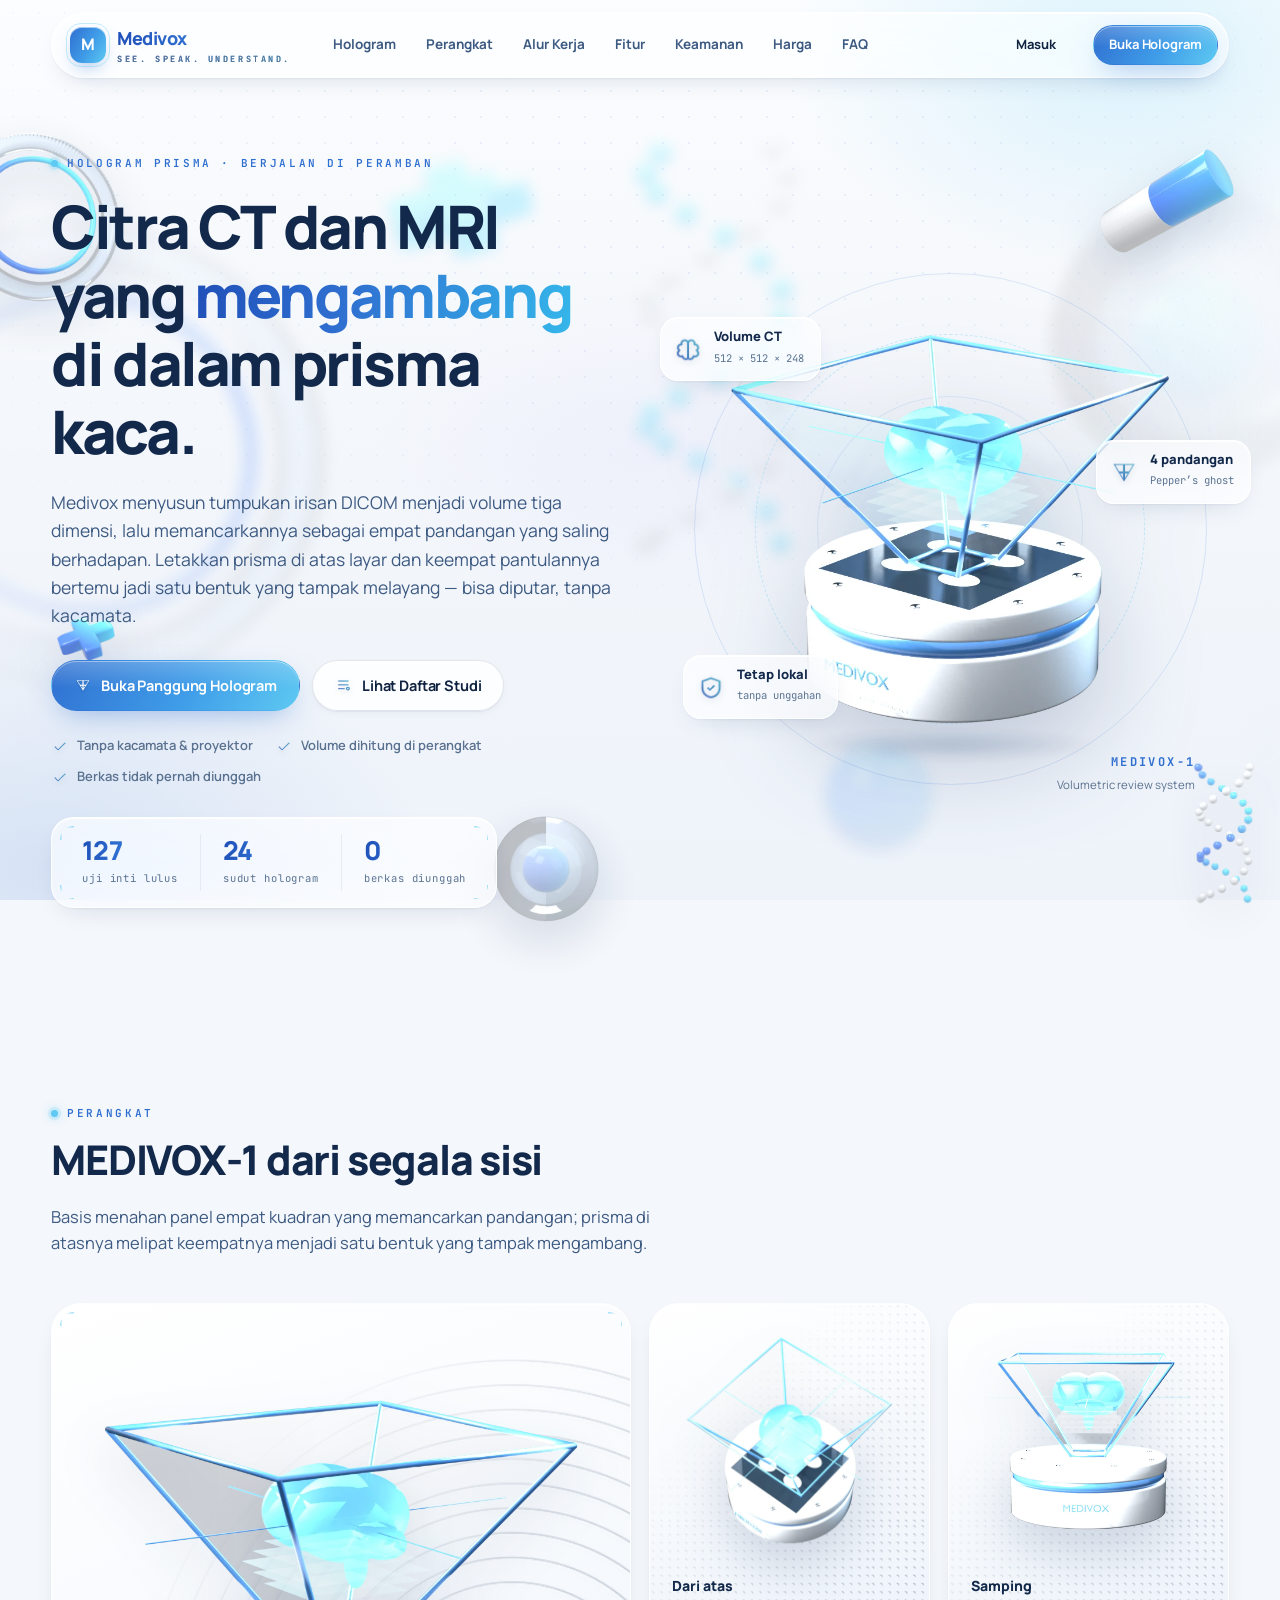
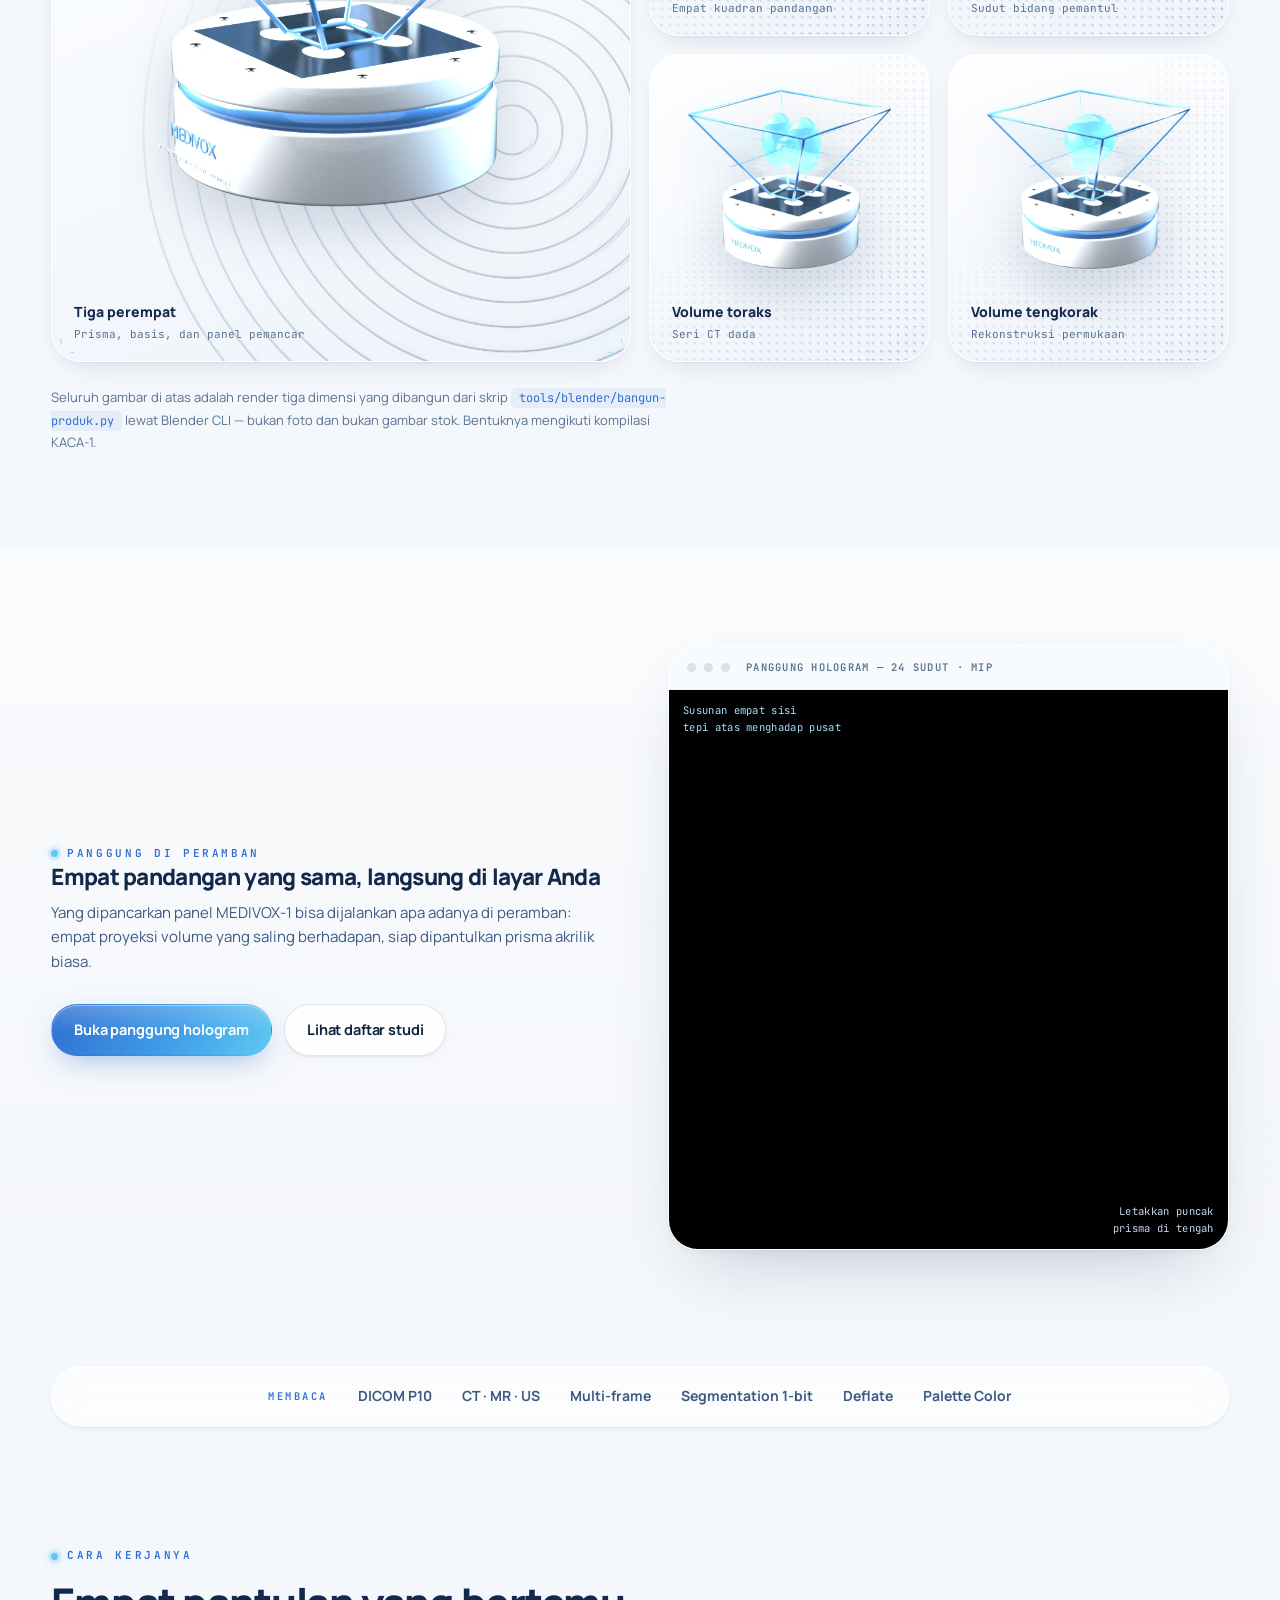
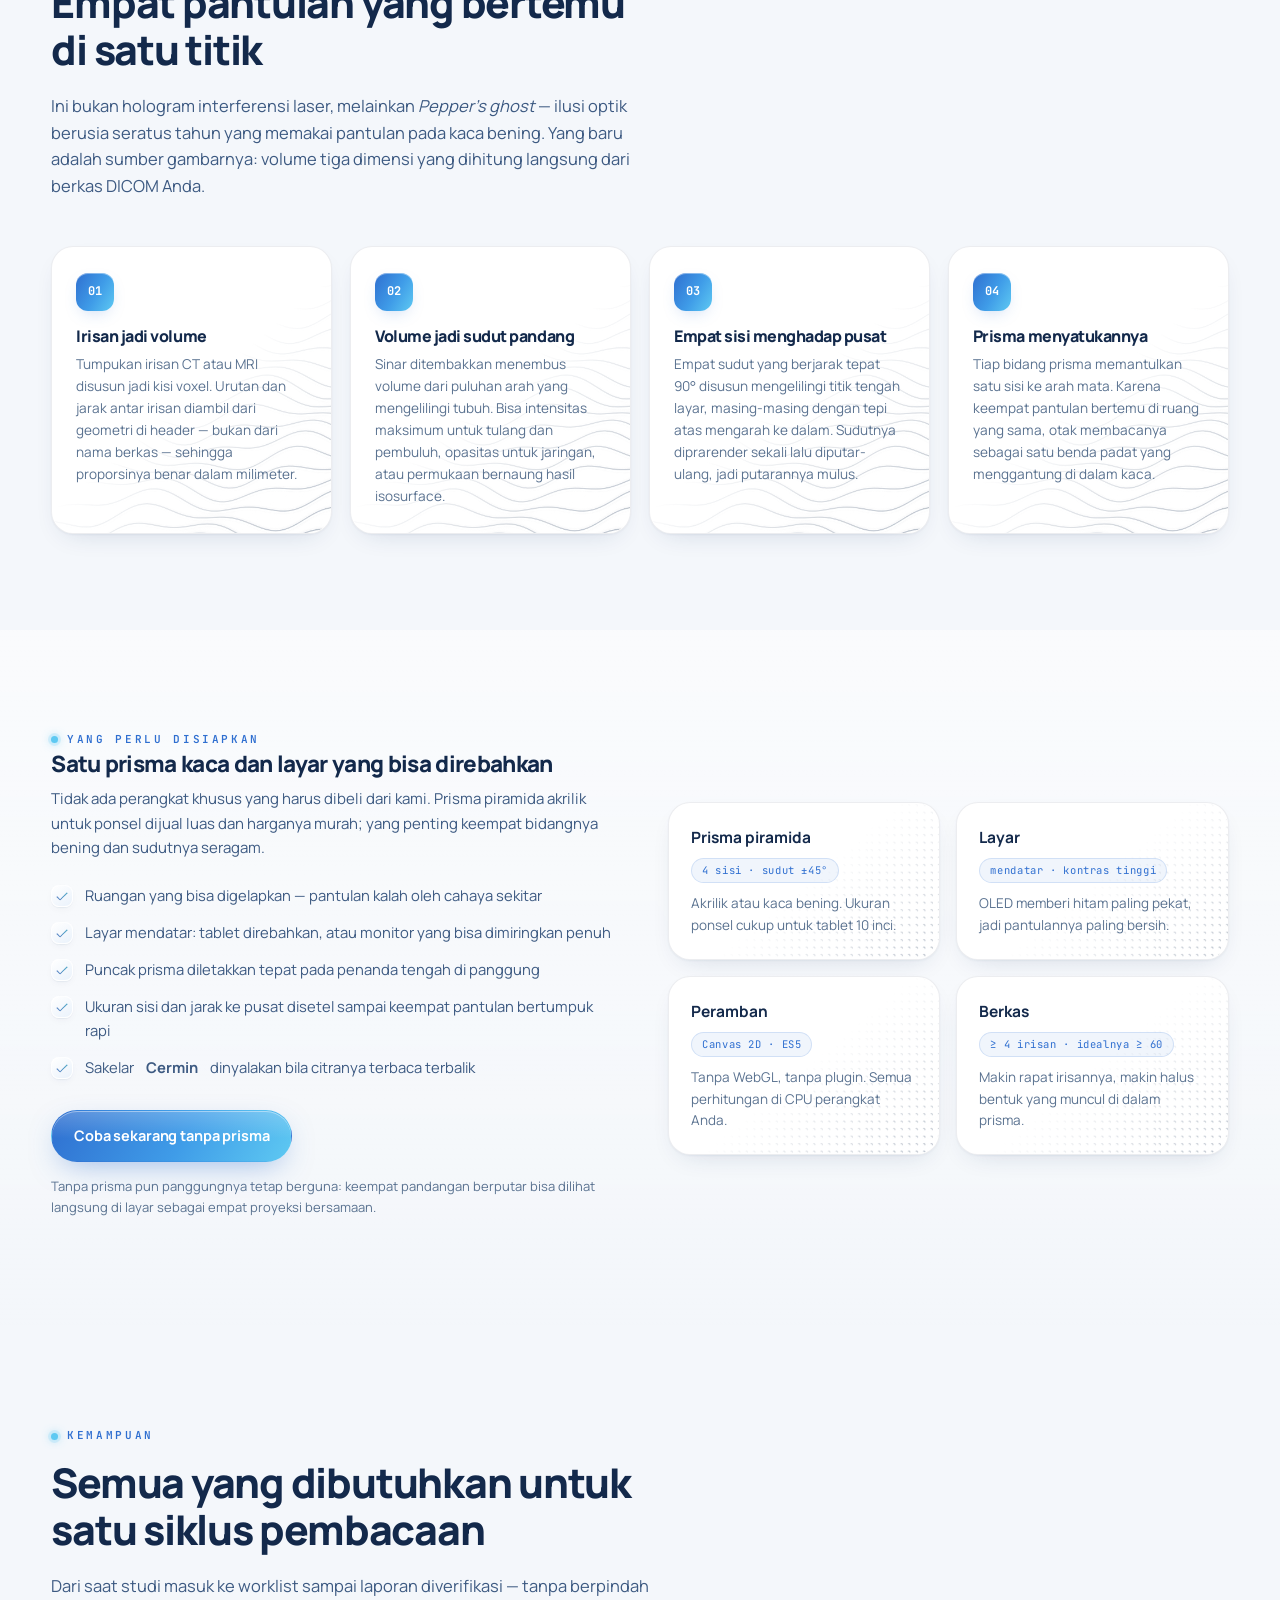
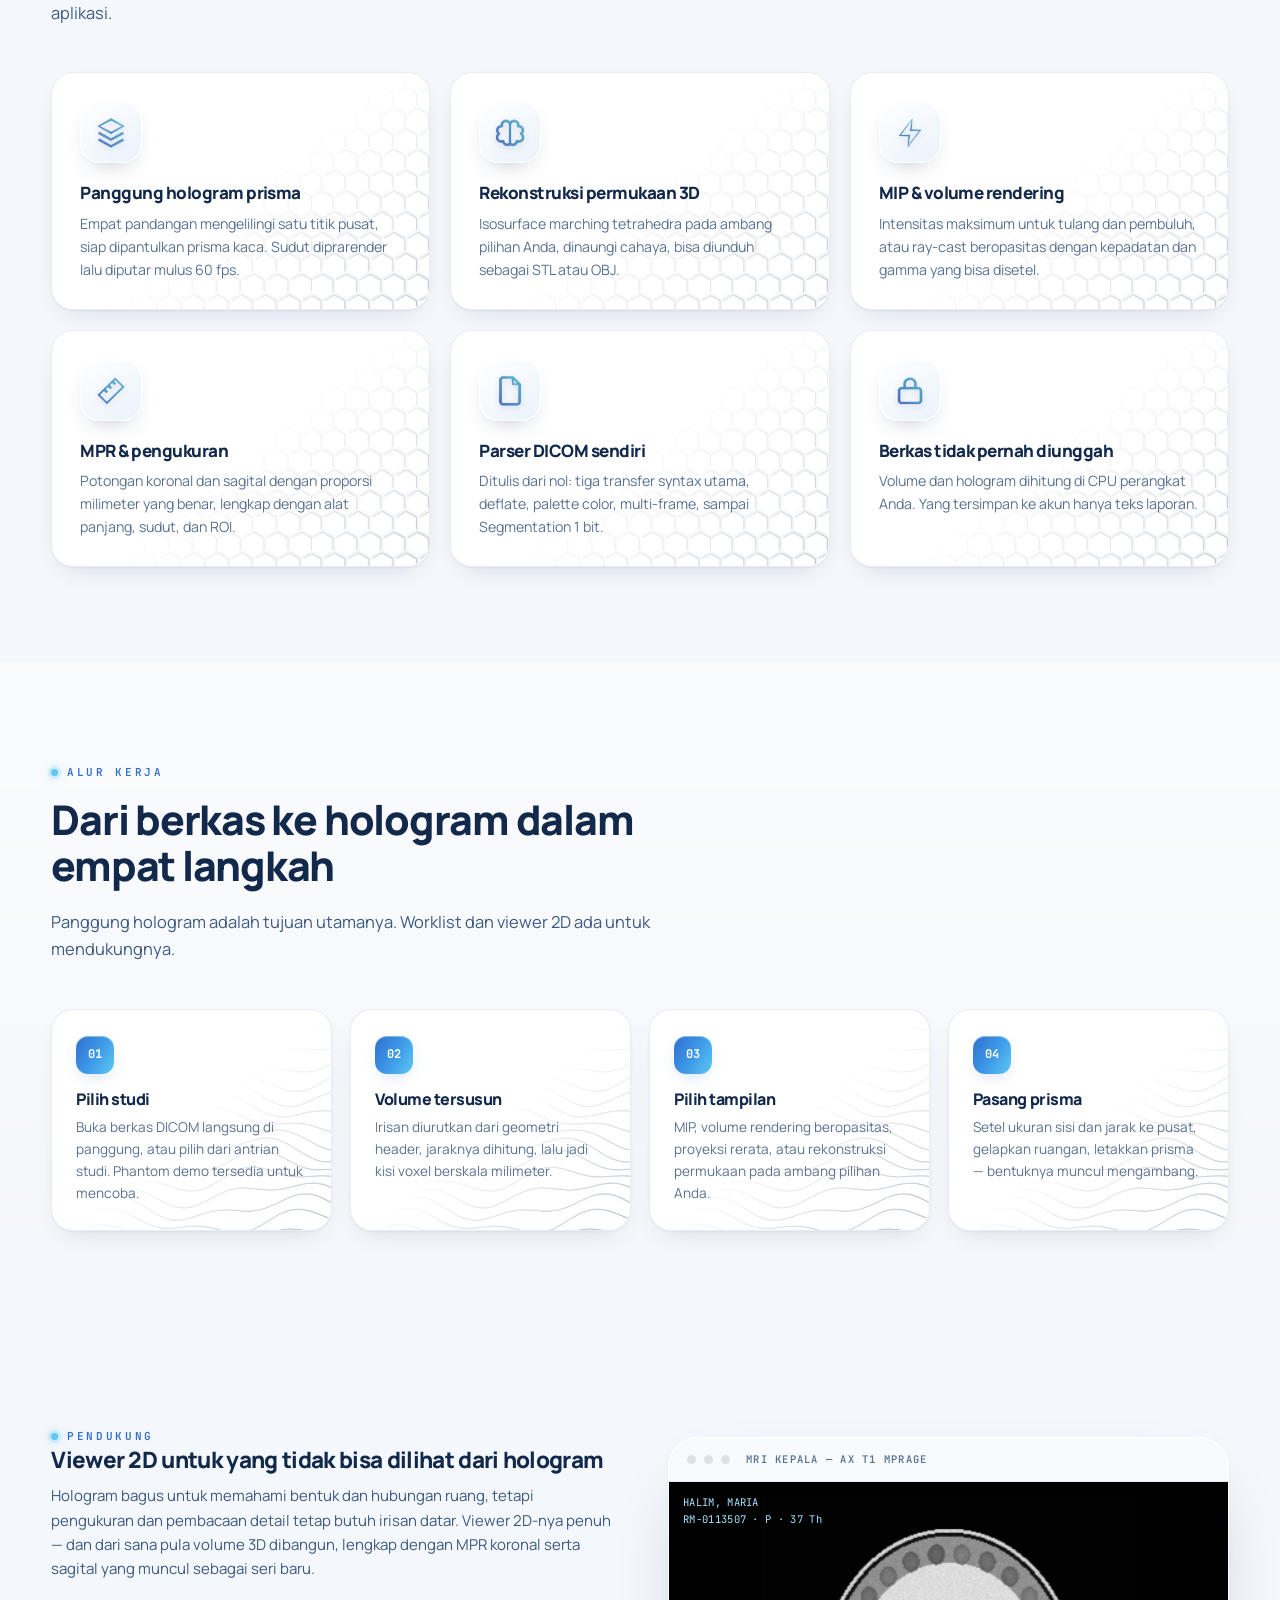
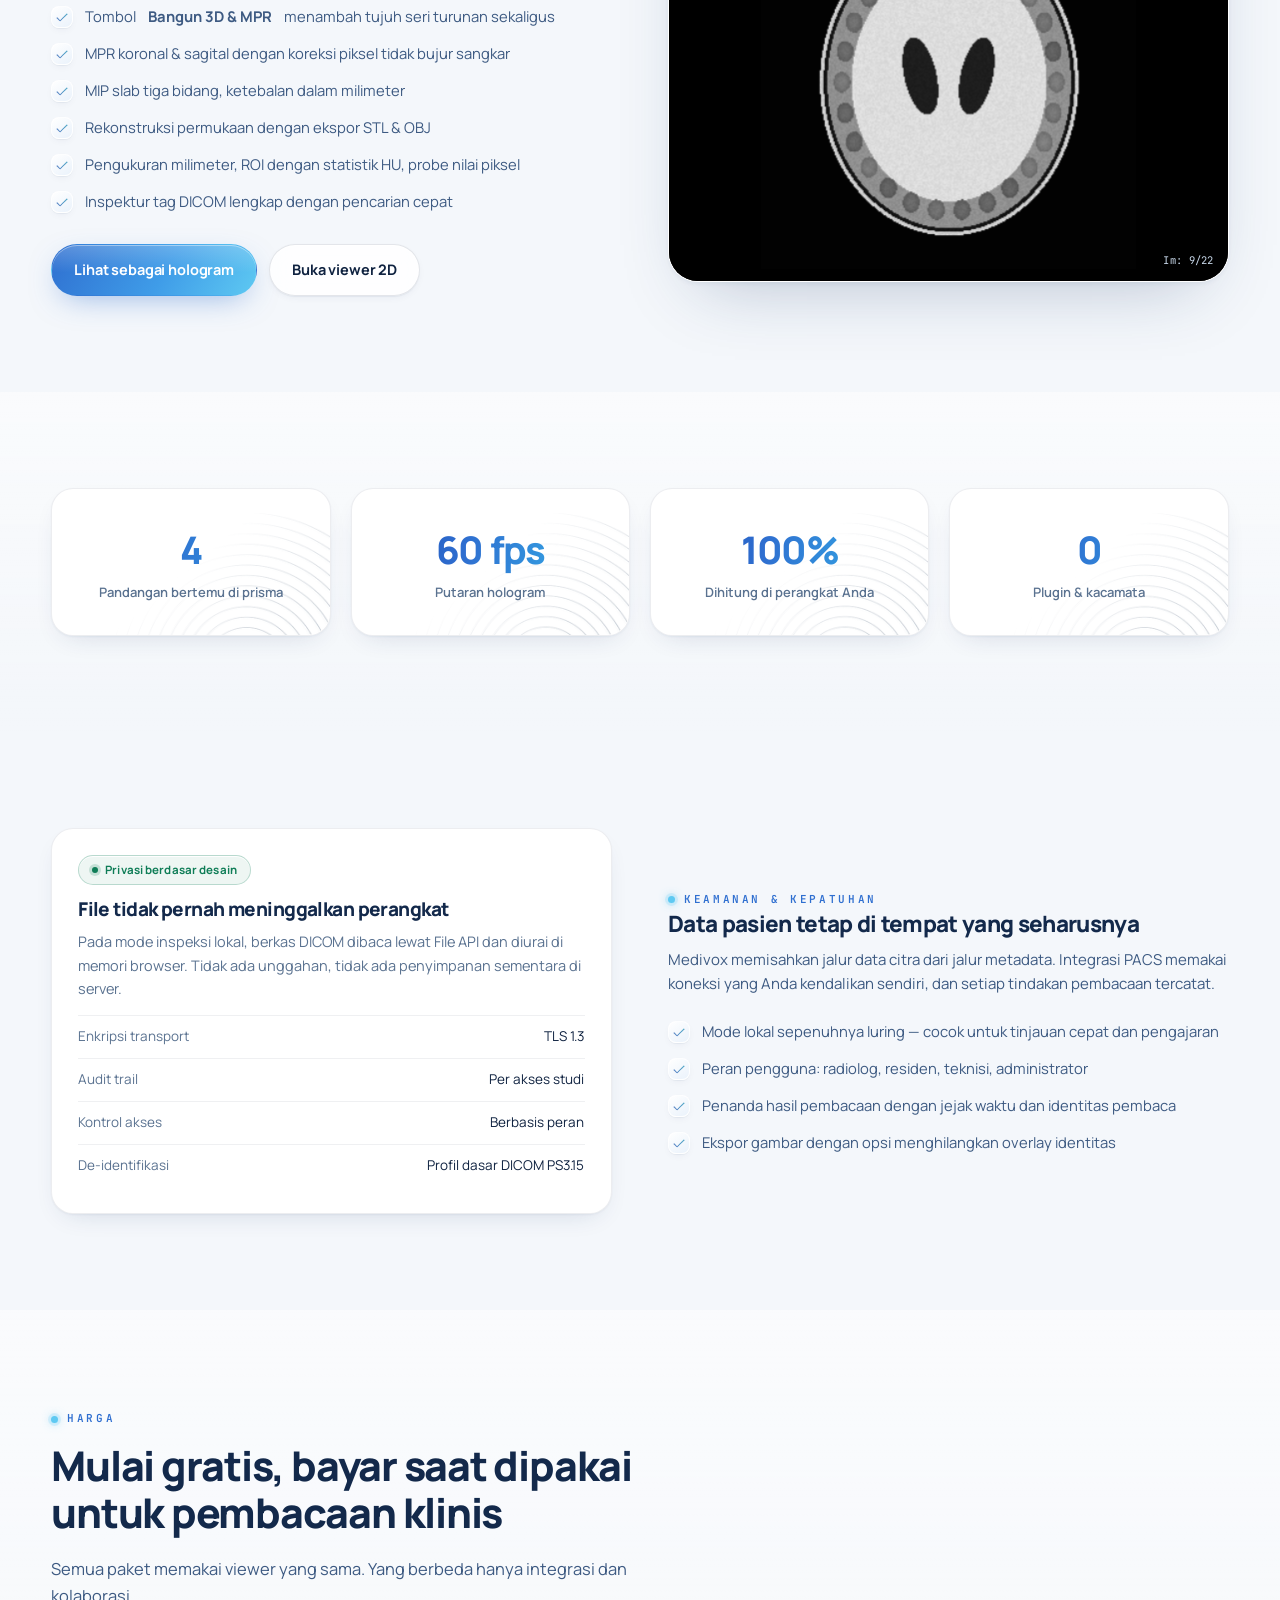
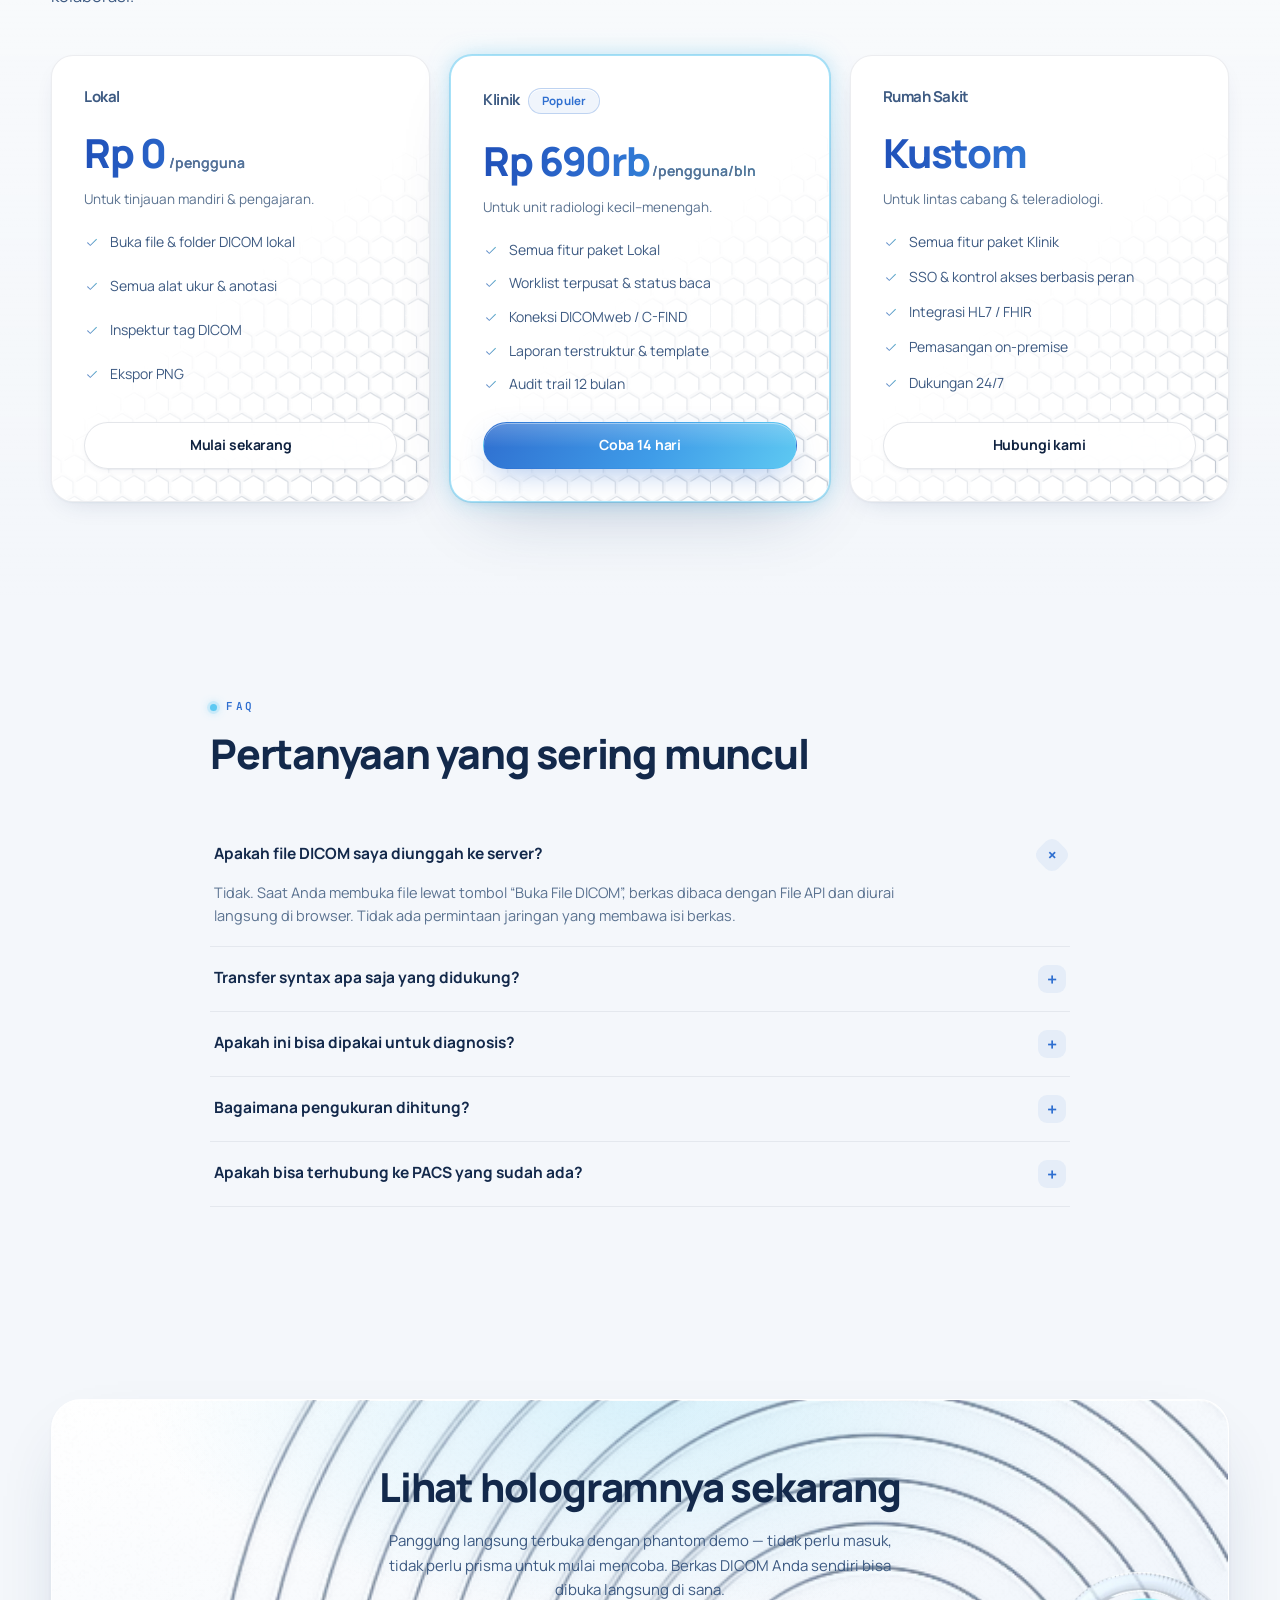
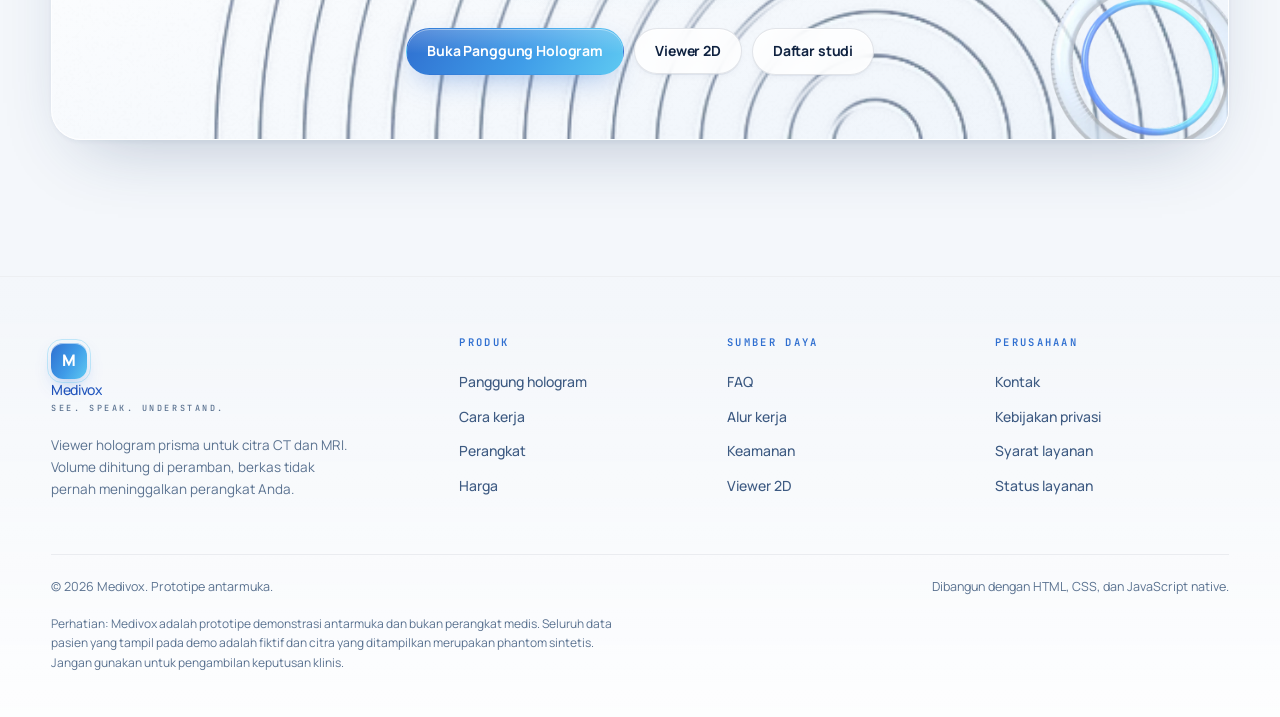
==== commit f9f20a43: "UI putih futuristik dengan kit aset Blender, domain medivox-id, showreel gabungan & deck aura glass " ====
--- a/index.html
+++ b/index.html
@@ -42,36 +42,48 @@
 
 <!-- ============ HERO ============ -->
 <section class="hero">
-  <div class="wrap">
-    <div>
-      <span class="pill pill-accent" style="margin-bottom:18px"><span class="dot"></span> Hologram prisma · berjalan penuh di peramban</span>
+  <img class="ornamen o-cincin lambat" src="assets/ui/ornamen/cincin.webp" width="514" height="513" alt="" aria-hidden="true" decoding="async">
+  <img class="ornamen o-bola" src="assets/ui/ornamen/bola.webp" width="450" height="451" alt="" aria-hidden="true" decoding="async">
+  <img class="ornamen o-kapsul balik" src="assets/ui/ornamen/kapsul.webp" width="515" height="411" alt="" aria-hidden="true" decoding="async">
+  <img class="ornamen o-palang lambat balik" src="assets/ui/ornamen/palang.webp" width="327" height="264" alt="" aria-hidden="true" decoding="async">
+  <img class="ornamen o-heliks" src="assets/ui/ornamen/heliks.webp" width="302" height="630" alt="" aria-hidden="true" decoding="async">
+  <div class="wrap">
+    <div class="hero-teks">
+      <span class="eyebrow">Hologram prisma &middot; berjalan di peramban</span>
       <h1>Citra CT dan MRI yang <span class="grad">mengambang</span> di dalam prisma kaca.</h1>
       <p class="lead">
         Medivox menyusun tumpukan irisan DICOM menjadi volume tiga dimensi, lalu memancarkannya
-        sebagai empat pandangan yang saling berhadapan. Letakkan prisma kaca di atas layar dan
-        pantulan keempat bidangnya bertemu jadi satu bentuk yang benar-benar tampak melayang —
-        bisa diputar, tanpa kacamata khusus.
+        sebagai empat pandangan yang saling berhadapan. Letakkan prisma di atas layar dan
+        keempat pantulannya bertemu jadi satu bentuk yang tampak melayang &mdash; bisa diputar,
+        tanpa kacamata.
       </p>
       <div class="hero-cta">
-        <a class="btn btn-primary" href="prisma.html">Buka Panggung Hologram</a>
-        <a class="btn" href="#perangkat">Prisma apa yang dibutuhkan?</a>
+        <a class="btn btn-primary" href="prisma.html"><img class="ikon" src="assets/ui/ikon/hologram.webp" alt="" aria-hidden="true" decoding="async">Buka Panggung Hologram</a>
+        <a class="btn" href="worklist.html"><img class="ikon" src="assets/ui/ikon/studi.webp" alt="" aria-hidden="true" decoding="async">Lihat Daftar Studi</a>
       </div>
       <div class="hero-meta">
-        <span><svg viewBox="0 0 24 24" fill="none" stroke="currentColor" stroke-width="2" stroke-linecap="round" stroke-linejoin="round"><path d="M20 6 9 17l-5-5"/></svg> Tanpa kacamata &amp; tanpa proyektor</span>
-        <span><svg viewBox="0 0 24 24" fill="none" stroke="currentColor" stroke-width="2" stroke-linecap="round" stroke-linejoin="round"><path d="M20 6 9 17l-5-5"/></svg> Volume dihitung di perangkat Anda</span>
-        <span><svg viewBox="0 0 24 24" fill="none" stroke="currentColor" stroke-width="2" stroke-linecap="round" stroke-linejoin="round"><path d="M20 6 9 17l-5-5"/></svg> Berkas tidak pernah diunggah</span>
-      </div>
-    </div>
-
-    <figure class="produk-3d produk-3d--hero">
-      <img src="assets/3d/medivox-hero.webp" width="1500" height="1170" fetchpriority="high"
-           alt="MEDIVOX-1: basis aluminium dengan prisma piramida terbalik, hologram otak
-                bercahaya mengambang di dalamnya">
-      <figcaption>
-        <b>MEDIVOX&#8209;1</b>
-        <span>Basis aluminium &middot; prisma empat bidang &middot; volume CT/MRI</span>
-      </figcaption>
-    </figure>
+        <span><img class="ikon" src="assets/ui/ikon/centang.webp" alt="" aria-hidden="true" decoding="async"> Tanpa kacamata &amp; proyektor</span>
+        <span><img class="ikon" src="assets/ui/ikon/centang.webp" alt="" aria-hidden="true" decoding="async"> Volume dihitung di perangkat</span>
+        <span><img class="ikon" src="assets/ui/ikon/centang.webp" alt="" aria-hidden="true" decoding="async"> Berkas tidak pernah diunggah</span>
+      </div>
+      <div class="hero-angka kaca hud">
+        <div><b>127</b><span>uji inti lulus</span></div>
+        <div><b>24</b><span>sudut hologram</span></div>
+        <div><b>0</b><span>berkas diunggah</span></div>
+      </div>
+    </div>
+
+    <div class="hero-panggung" aria-label="Perangkat MEDIVOX-1">
+      <div class="orbit" aria-hidden="true"><i></i><i></i><i></i></div>
+      <img class="hero-produk" src="assets/3d/putih-hero.webp" width="852" height="764"
+           fetchpriority="high"
+           alt="MEDIVOX-1: basis keramik putih berpita biru dengan prisma piramida terbalik,
+                hologram otak bercahaya mengambang di dalamnya">
+      <div class="hero-chip kaca chip-a"><img class="ikon" src="assets/ui/ikon/otak.webp" alt="" aria-hidden="true" decoding="async" style="--ikon:30px"><div><b>Volume CT</b><span>512 &times; 512 &times; 248</span></div></div>
+      <div class="hero-chip kaca chip-b"><img class="ikon" src="assets/ui/ikon/hologram.webp" alt="" aria-hidden="true" decoding="async" style="--ikon:30px"><div><b>4 pandangan</b><span>Pepper&rsquo;s ghost</span></div></div>
+      <div class="hero-chip kaca chip-c"><img class="ikon" src="assets/ui/ikon/perisai.webp" alt="" aria-hidden="true" decoding="async" style="--ikon:30px"><div><b>Tetap lokal</b><span>tanpa unggahan</span></div></div>
+      <div class="hero-label"><b>MEDIVOX&#8209;1</b><span>Volumetric review system</span></div>
+    </div>
   </div>
 </section>
 
@@ -86,28 +98,28 @@
     </div>
 
     <div class="produk-galeri">
-      <figure class="produk-3d produk-3d--besar">
-        <img src="assets/3d/medivox-tigaper.webp" width="1200" height="936" loading="lazy"
+      <figure class="produk-3d produk-3d--besar pola pola-lingkar hud">
+        <img src="assets/3d/putih-tigaper.webp" width="903" height="787" loading="lazy"
              alt="MEDIVOX-1 dilihat dari sudut tiga perempat">
         <figcaption><b>Tiga perempat</b><span>Prisma, basis, dan panel pemancar</span></figcaption>
       </figure>
-      <figure class="produk-3d">
-        <img src="assets/3d/medivox-atas.webp" width="1100" height="858" loading="lazy"
+      <figure class="produk-3d pola pola-titik">
+        <img src="assets/3d/putih-atas.webp" width="924" height="932" loading="lazy"
              alt="MEDIVOX-1 dilihat dari atas, memperlihatkan panel empat kuadran">
         <figcaption><b>Dari atas</b><span>Empat kuadran pandangan</span></figcaption>
       </figure>
-      <figure class="produk-3d">
-        <img src="assets/3d/medivox-samping.webp" width="1100" height="858" loading="lazy"
+      <figure class="produk-3d pola pola-titik">
+        <img src="assets/3d/putih-samping.webp" width="878" height="778" loading="lazy"
              alt="MEDIVOX-1 dilihat dari samping">
         <figcaption><b>Samping</b><span>Sudut bidang pemantul</span></figcaption>
       </figure>
-      <figure class="produk-3d">
-        <img src="assets/3d/medivox-toraks.webp" width="1000" height="780" loading="lazy"
+      <figure class="produk-3d pola pola-titik">
+        <img src="assets/3d/putih-toraks.webp" width="682" height="612" loading="lazy"
              alt="MEDIVOX-1 menampilkan volume toraks">
         <figcaption><b>Volume toraks</b><span>Seri CT dada</span></figcaption>
       </figure>
-      <figure class="produk-3d">
-        <img src="assets/3d/medivox-tengkorak.webp" width="1000" height="780" loading="lazy"
+      <figure class="produk-3d pola pola-titik">
+        <img src="assets/3d/putih-tengkorak.webp" width="682" height="612" loading="lazy"
              alt="MEDIVOX-1 menampilkan volume tengkorak">
         <figcaption><b>Volume tengkorak</b><span>Rekonstruksi permukaan</span></figcaption>
       </figure>
--- a/assets/css/base.css
+++ b/assets/css/base.css
@@ -1,244 +1,341 @@
 /* ==========================================================
-   MEDIVOX — Design tokens & primitif
+   MEDIVOX — Design system
    "See. Speak. Understand."
    ----------------------------------------------------------
-   Tema terang: putih lapang, bayangan lembut, garis tipis.
-   Warna diambil dari logo — biru royal pada sisi kiri huruf M,
-   cyan pada sisi kanan, navy pekat dari wordmark MEDI.
+   Putih bersih, futuristik, medis. Permukaan kaca di atas aura
+   lembut, sudut HUD tipis, pola relief timbul pada kartu, dan
+   ikon serta ornamen 3D yang semuanya dibangun di Blender
+   (tools/blender/bangun-kit-ui.py).
 
    Satu pengecualian yang disengaja: area citra medis tetap
-   gelap. Itu syarat diagnostik, bukan pilihan gaya — jaringan
-   dinilai di atas hitam, dan latar terang di belakang gambar
-   membuat penilaian window/level tidak dapat diandalkan.
-   Jadi: kerangka terang, gambar gelap.
+   gelap. Jaringan dinilai di atas hitam; latar terang di
+   belakang gambar membuat penilaian window/level tak andal.
    ========================================================== */
 :root{
   /* ---- permukaan ---- */
-  --bg:#f6f9fd;
-  --bg-deep:#eef3fa;
-  --bg-1:#eff4fa;          /* alur tenggelam / isian */
+  --bg:#f4f7fb;
+  --bg-deep:#eaf0f8;
+  --bg-1:#eef3f9;
   --panel:#ffffff;
-  --panel-2:#f7fafd;
+  --panel-2:#f8fbfe;
+  --kaca:rgba(255,255,255,.66);
+  --kaca-kuat:rgba(255,255,255,.84);
+  --kaca-tepi:rgba(255,255,255,.9);
 
   /* ---- area citra (selalu gelap) ---- */
-  --film:#0a0f16;
+  --film:#070c14;
   --film-deep:#000000;
 
-  /* ---- merek (dari gradien huruf M) ---- */
-  --brand-deep:#1b3a63;
+  /* ---- merek ---- */
+  --brand-deep:#13294b;
   --brand:#2f6fd0;
   --brand-mid:#4a9fe8;
-  --accent:#2f6fd0;        /* aksen di atas putih memakai biru */
-  --accent-bright:#5ec9f2; /* cyan untuk gradien & sorotan */
-  --accent-soft:#a5e2fb;   /* dipakai di atas citra gelap */
+  --accent:#2f6fd0;
+  --accent-bright:#5ec9f2;
+  --accent-soft:#a5e2fb;
   --accent-2:#5ec9f2;
   --accent-ink:#ffffff;
-  --grad:linear-gradient(120deg,#2f6fd0 0%,#5ec9f2 100%);
-  --grad-soft:linear-gradient(120deg,rgba(47,111,208,.10),rgba(94,201,242,.12));
+  --grad:linear-gradient(120deg,#2f6fd0 0%,#3f9ce8 55%,#5ec9f2 100%);
+  --grad-soft:linear-gradient(120deg,rgba(47,111,208,.10),rgba(94,201,242,.14));
+  --grad-teks:linear-gradient(100deg,#1f4fb8 0%,#2f6fd0 40%,#35b6ea 100%);
 
   /* ---- teks ---- */
-  --text:#12233c;
-  --text-2:#41608a;
-  --muted:#5a7290;        /* 4.7:1 di atas --bg */
-  --muted-2:#8ea2ba;      /* hanya untuk garis & ikon, bukan teks */
-
-  /* ---- status ---- */
-  /* Nilai status dipilih agar lulus kontras 4.5:1 untuk teks kecil
-     di atas putih maupun --bg; versi terang dipakai hanya sebagai
-     latar pil, bukan sebagai warna teks. */
+  --text:#0f2240;
+  --text-2:#3d5a82;
+  --muted:#5a7290;
+  --muted-2:#9aaec6;
+
+  /* ---- status (4.5:1 di atas putih) ---- */
   --ok:#0f7d57;
   --warn:#9a5d04;
   --danger:#c13333;
   --info:#2f6fd0;
 
   /* ---- garis ---- */
-  --line:rgba(18,44,80,.12);
-  --line-soft:rgba(18,44,80,.07);
-  --hairline:1px solid rgba(18,44,80,.10);
-
-  /* ---- bayangan lembut ---- */
-  --sh:rgba(19,45,80,.10);
-  --sh-2:rgba(19,45,80,.06);
-  --shadow-out-sm:0 1px 2px var(--sh-2), 0 2px 8px -4px var(--sh);
-  --shadow-out:0 1px 2px var(--sh-2), 0 8px 24px -14px var(--sh);
-  --shadow-out-lg:0 2px 4px var(--sh-2), 0 24px 56px -28px rgba(19,45,80,.22);
-  --shadow-in:inset 0 1px 3px rgba(19,45,80,.10);
-  --shadow-in-lg:inset 0 2px 6px rgba(19,45,80,.12);
+  --line:rgba(15,34,64,.11);
+  --line-soft:rgba(15,34,64,.065);
+  --hairline:1px solid rgba(15,34,64,.08);
+  --garis-cyan:rgba(94,201,242,.55);
+
+  /* ---- bayangan berlapis ---- */
+  --sh:rgba(22,52,98,.10);
+  --sh-2:rgba(22,52,98,.05);
+  --shadow-out-sm:0 1px 1px var(--sh-2),0 3px 10px -4px var(--sh);
+  --shadow-out:0 1px 2px var(--sh-2),0 10px 28px -14px rgba(22,52,98,.20);
+  --shadow-out-lg:0 2px 4px var(--sh-2),0 30px 70px -32px rgba(22,52,98,.30);
+  --shadow-in:inset 0 1px 3px rgba(22,52,98,.09);
+  --shadow-in-lg:inset 0 2px 6px rgba(22,52,98,.11);
   --shadow:var(--shadow-out-lg);
-  --glow:0 8px 28px -12px rgba(47,111,208,.45);
-  --glow-soft:0 4px 16px -8px rgba(47,111,208,.35);
+  --sorot:inset 0 1px 0 rgba(255,255,255,.95);
+  --glow:0 10px 30px -10px rgba(47,111,208,.50);
+  --glow-soft:0 6px 18px -8px rgba(47,111,208,.40);
+  --glow-cyan:0 0 0 1px rgba(94,201,242,.45),0 0 24px -4px rgba(94,201,242,.55);
 
   /* ---- bentuk ---- */
-  --radius:18px;
-  --radius-lg:24px;
-  --radius-sm:12px;
-  --radius-xs:9px;
+  --radius:22px;
+  --radius-lg:30px;
+  --radius-sm:14px;
+  --radius-xs:10px;
 
   /* ---- tipografi ---- */
   --font:"Manrope","SF Pro Display",-apple-system,BlinkMacSystemFont,"Segoe UI",system-ui,sans-serif;
   --mono:"JetBrains Mono",ui-monospace,"SFMono-Regular",Consolas,monospace;
 
+  /* ---- aset Blender ---- */
+  --pola-hex:url("../ui/pola/hex.webp");
+  --pola-titik:url("../ui/pola/titik.webp");
+  --pola-gelombang:url("../ui/pola/gelombang.webp");
+  --pola-lingkar:url("../ui/pola/lingkar.webp");
+
   --tap:44px;
+  --ikon:22px;
 }
 
 *,*::before,*::after{box-sizing:border-box}
-html{-webkit-text-size-adjust:100%}
+html{-webkit-text-size-adjust:100%;scroll-behavior:smooth}
 
 body{
-  margin:0;color:var(--text);
-  font-family:var(--font);font-size:15px;line-height:1.6;
+  margin:0;color:var(--text);background:var(--bg);
+  font-family:var(--font);font-size:15px;line-height:1.62;
   -webkit-font-smoothing:antialiased;-moz-osx-font-smoothing:grayscale;
+  min-height:100vh;position:relative;
+}
+/* aura: tiga cahaya lembut yang tak bergerak di belakang segalanya */
+body::before{
+  content:"";position:fixed;inset:0;z-index:-2;pointer-events:none;
   background:
-    radial-gradient(62% 46% at 14% -6%,rgba(47,111,208,.07),transparent 68%),
-    radial-gradient(54% 44% at 92% 104%,rgba(94,201,242,.09),transparent 66%),
-    linear-gradient(180deg,#ffffff 0%,#f6f9fd 42%,#eef4fb 100%);
-  background-attachment:fixed;
-  min-height:100vh;
-}
-
-h1,h2,h3,h4{margin:0 0 .5em;line-height:1.18;font-weight:800;
-  letter-spacing:-.025em;color:var(--brand-deep)}
+    radial-gradient(38% 34% at 88% 6%,rgba(94,201,242,.20),transparent 70%),
+    radial-gradient(42% 38% at 4% 96%,rgba(47,111,208,.13),transparent 70%),
+    radial-gradient(30% 26% at 50% 50%,rgba(140,120,255,.05),transparent 70%),
+    linear-gradient(180deg,#fbfdff 0%,#f4f7fb 45%,#eef3fa 100%);
+}
+/* kisi titik halus — tekstur "ruang kerja" futuristik */
+body::after{
+  content:"";position:fixed;inset:0;z-index:-1;pointer-events:none;opacity:.55;
+  background-image:radial-gradient(rgba(47,111,208,.16) 1px,transparent 1.2px);
+  background-size:26px 26px;
+  -webkit-mask-image:radial-gradient(90% 70% at 50% 20%,#000 20%,transparent 80%);
+  mask-image:radial-gradient(90% 70% at 50% 20%,#000 20%,transparent 80%);
+}
+
+h1,h2,h3,h4{margin:0 0 .5em;line-height:1.14;font-weight:800;
+  letter-spacing:-.03em;color:var(--brand-deep)}
 p{margin:0 0 1em}
 a{color:inherit;text-decoration:none}
 img{max-width:100%;display:block}
 button,input,select,textarea{font:inherit;color:inherit}
-::selection{background:rgba(47,111,208,.16)}
+::selection{background:rgba(94,201,242,.28)}
 
 /* ---------- scrollbar ---------- */
-*{scrollbar-width:thin;scrollbar-color:rgba(47,111,208,.28) transparent}
+*{scrollbar-width:thin;scrollbar-color:rgba(47,111,208,.26) transparent}
 *::-webkit-scrollbar{width:10px;height:10px}
 *::-webkit-scrollbar-track{background:transparent}
-*::-webkit-scrollbar-thumb{background:rgba(47,111,208,.24);border-radius:999px;
+*::-webkit-scrollbar-thumb{background:rgba(47,111,208,.22);border-radius:999px;
   border:3px solid transparent;background-clip:content-box}
 *::-webkit-scrollbar-thumb:hover{background:rgba(47,111,208,.42);background-clip:content-box}
 
-/* ---------- pembantu tata letak ---------- */
-.wrap{width:min(1180px,92vw);margin-inline:auto}
+/* ---------- tata letak ---------- */
+.wrap{width:min(1200px,92vw);margin-inline:auto}
 .row{display:flex;align-items:center;gap:10px}
 .spacer{flex:1}
 .hide{display:none !important}
 
 /* ==========================================================
-   Primitif
-   ========================================================== */
-.neu{background:var(--panel);box-shadow:var(--shadow-out);border:var(--hairline);border-radius:var(--radius)}
-.neu-sm{background:var(--panel);box-shadow:var(--shadow-out-sm);border:var(--hairline);border-radius:var(--radius-sm)}
+   Ikon 3D (Blender)
+   ========================================================== */
+.ikon{
+  width:var(--ikon);height:var(--ikon);flex:none;display:inline-block;
+  object-fit:contain;vertical-align:middle;
+  filter:drop-shadow(0 2px 3px rgba(22,52,98,.16));
+  transition:transform .2s ease,filter .2s ease;
+  user-select:none;-webkit-user-drag:none;
+}
+.ikon-besar{--ikon:44px}
+.ikon-raksasa{--ikon:64px}
+
+/* ==========================================================
+   Permukaan
+   ========================================================== */
+.kaca{
+  background:var(--kaca);
+  backdrop-filter:blur(18px) saturate(1.5);-webkit-backdrop-filter:blur(18px) saturate(1.5);
+  border:1px solid var(--kaca-tepi);
+  box-shadow:var(--sorot),var(--shadow-out);
+}
+.neu{background:var(--panel);box-shadow:var(--sorot),var(--shadow-out);border:var(--hairline);border-radius:var(--radius)}
+.neu-sm{background:var(--panel);box-shadow:var(--sorot),var(--shadow-out-sm);border:var(--hairline);border-radius:var(--radius-sm)}
 .neu-in{background:var(--bg-1);box-shadow:var(--shadow-in);border-radius:var(--radius-sm)}
 .neu-pill{background:var(--panel);box-shadow:var(--shadow-out-sm);border:var(--hairline);border-radius:999px}
 
+.card{
+  position:relative;background:var(--panel);border:var(--hairline);border-radius:var(--radius);
+  padding:26px;box-shadow:var(--sorot),var(--shadow-out);overflow:hidden;
+}
+
+/* ---- lapisan pola relief pada kartu: memudar ke arah isi ---- */
+.pola{position:relative;isolation:isolate}
+.pola::before{
+  content:"";position:absolute;inset:0;z-index:-1;pointer-events:none;border-radius:inherit;
+  background-image:var(--pola-img,var(--pola-hex));background-size:var(--pola-ukuran,280px);
+  opacity:var(--pola-opasitas,.32);
+  -webkit-mask-image:linear-gradient(135deg,transparent 25%,#000 100%);
+  mask-image:linear-gradient(135deg,transparent 25%,#000 100%);
+}
+.pola-hex{--pola-img:var(--pola-hex)}
+.pola-titik{--pola-img:var(--pola-titik);--pola-ukuran:220px}
+.pola-gelombang{--pola-img:var(--pola-gelombang);--pola-ukuran:360px}
+.pola-lingkar{--pola-img:var(--pola-lingkar);--pola-ukuran:cover;
+  background-position:right bottom}
+
+/* ---- sudut HUD: siku tipis cyan di keempat pojok ---- */
+.hud{position:relative}
+.hud::after{
+  content:"";position:absolute;inset:8px;pointer-events:none;border-radius:calc(var(--radius) - 8px);
+  --p:14px;--t:1.5px;--w:var(--garis-cyan);
+  background:
+    linear-gradient(var(--w),var(--w)) top left/var(--p) var(--t),
+    linear-gradient(var(--w),var(--w)) top left/var(--t) var(--p),
+    linear-gradient(var(--w),var(--w)) top right/var(--p) var(--t),
+    linear-gradient(var(--w),var(--w)) top right/var(--t) var(--p),
+    linear-gradient(var(--w),var(--w)) bottom left/var(--p) var(--t),
+    linear-gradient(var(--w),var(--w)) bottom left/var(--t) var(--p),
+    linear-gradient(var(--w),var(--w)) bottom right/var(--p) var(--t),
+    linear-gradient(var(--w),var(--w)) bottom right/var(--t) var(--p);
+  background-repeat:no-repeat;
+}
+
+/* ---- ornamen 3D melayang ---- */
+.ornamen{position:absolute;pointer-events:none;user-select:none;z-index:0;height:auto;
+  filter:drop-shadow(0 18px 24px rgba(22,52,98,.16));
+  animation:mengambang 9s ease-in-out infinite}
+.ornamen.lambat{animation-duration:13s}
+.ornamen.balik{animation-direction:reverse}
+@keyframes mengambang{
+  0%,100%{transform:translate3d(0,0,0) rotate(0deg)}
+  50%{transform:translate3d(0,-14px,0) rotate(2.5deg)}
+}
+
+/* ---------- label ---------- */
 .eyebrow{
-  font-size:11px;letter-spacing:.3em;text-transform:uppercase;
-  color:var(--accent);font-weight:800;display:block;
-}
-.grad-text{
-  background:var(--grad);-webkit-background-clip:text;background-clip:text;
-  -webkit-text-fill-color:transparent;color:transparent;
-}
+  display:inline-flex;align-items:center;gap:9px;
+  font-family:var(--mono);font-size:11px;letter-spacing:.24em;text-transform:uppercase;
+  color:var(--accent);font-weight:600;
+}
+.eyebrow::before{
+  content:"";width:7px;height:7px;border-radius:50%;background:var(--accent-bright);
+  box-shadow:0 0 0 3px rgba(94,201,242,.18),0 0 10px rgba(94,201,242,.8);
+}
+.grad-text{background:var(--grad-teks);-webkit-background-clip:text;background-clip:text;
+  -webkit-text-fill-color:transparent;color:transparent}
 
 /* ---------- merek ---------- */
 .brand{display:flex;align-items:center;gap:11px;font-weight:800;
   letter-spacing:-.03em;font-size:18px;color:var(--brand-deep)}
 .brand .mark{
-  width:34px;height:34px;border-radius:11px;flex:none;
+  width:36px;height:36px;border-radius:12px;flex:none;position:relative;
   background:var(--grad);display:grid;place-items:center;
   color:#fff;font-weight:900;font-size:16px;
-  box-shadow:0 6px 16px -6px rgba(47,111,208,.55);
-}
-.brand .wordmark{background:var(--grad);-webkit-background-clip:text;background-clip:text;
+  box-shadow:inset 0 1px 0 rgba(255,255,255,.55),0 8px 20px -8px rgba(47,111,208,.7);
+}
+.brand .mark::after{content:"";position:absolute;inset:-4px;border-radius:15px;
+  border:1px solid rgba(94,201,242,.35)}
+.brand .wordmark{background:var(--grad-teks);-webkit-background-clip:text;background-clip:text;
   -webkit-text-fill-color:transparent;color:transparent}
-.brand small{
-  display:block;font-size:9px;font-weight:700;
-  letter-spacing:.24em;text-transform:uppercase;line-height:1.5;
-  -webkit-text-fill-color:initial;color:var(--muted);
-}
+.brand small{display:block;font-family:var(--mono);font-size:8.5px;font-weight:500;
+  letter-spacing:.3em;text-transform:uppercase;line-height:1.6;
+  -webkit-text-fill-color:initial;color:var(--muted)}
 
 /* ==========================================================
    Tombol
    ========================================================== */
 .btn{
   display:inline-flex;align-items:center;justify-content:center;gap:9px;
-  padding:11px 20px;border-radius:999px;cursor:pointer;
-  background:var(--panel);border:1px solid var(--line);color:var(--text);
-  box-shadow:var(--shadow-out-sm);
+  padding:11px 20px;border-radius:999px;cursor:pointer;position:relative;
+  background:var(--kaca-kuat);border:1px solid var(--line);color:var(--text);
+  box-shadow:var(--sorot),var(--shadow-out-sm);
+  backdrop-filter:blur(12px);-webkit-backdrop-filter:blur(12px);
   font-size:14px;font-weight:700;white-space:nowrap;letter-spacing:-.01em;
-  transition:transform .14s,box-shadow .16s,color .16s,border-color .16s,background .16s;
-}
-.btn:hover{color:var(--accent);border-color:rgba(47,111,208,.35);
-  box-shadow:var(--shadow-out);transform:translateY(-1px)}
+  transition:transform .16s,box-shadow .18s,color .16s,border-color .16s,background .16s;
+}
+.btn .ikon{--ikon:18px}
+.btn:hover{color:var(--accent);border-color:rgba(47,111,208,.32);
+  box-shadow:var(--sorot),var(--shadow-out);transform:translateY(-1px)}
+.btn:hover .ikon{transform:scale(1.08)}
 .btn:active{transform:translateY(0);box-shadow:var(--shadow-in)}
 .btn-primary{
   background:var(--grad);border-color:transparent;color:#fff;
-  box-shadow:0 8px 22px -10px rgba(47,111,208,.65);
-}
-.btn-primary:hover{color:#fff;box-shadow:0 12px 30px -10px rgba(47,111,208,.8)}
-.btn-ghost{background:transparent;border-color:transparent;box-shadow:none}
+  box-shadow:inset 0 1px 0 rgba(255,255,255,.4),var(--glow);
+}
+.btn-primary::after{content:"";position:absolute;inset:0;border-radius:inherit;pointer-events:none;
+  background:linear-gradient(180deg,rgba(255,255,255,.22),transparent 55%)}
+.btn-primary:hover{color:#fff;box-shadow:inset 0 1px 0 rgba(255,255,255,.4),0 14px 34px -10px rgba(47,111,208,.7)}
+.btn-primary .ikon{filter:brightness(0) invert(1) drop-shadow(0 1px 1px rgba(0,0,0,.2))}
+.btn-ghost{background:transparent;border-color:transparent;box-shadow:none;backdrop-filter:none}
 .btn-ghost:hover{background:rgba(47,111,208,.07);box-shadow:none}
 .btn-sm{padding:8px 15px;font-size:13px}
-.btn-danger{color:var(--danger);border-color:rgba(193,51,51,.28)}
-.btn-danger:hover{background:rgba(193,51,51,.07);color:var(--danger);border-color:rgba(193,51,51,.45)}
-.btn[disabled]{opacity:.45;pointer-events:none}
-
-/* ==========================================================
-   Pil / lencana
+.btn-danger{color:var(--danger);border-color:rgba(193,51,51,.24)}
+.btn-danger:hover{background:rgba(193,51,51,.06);color:var(--danger);border-color:rgba(193,51,51,.45)}
+.btn[disabled]{opacity:.42;pointer-events:none}
+
+/* ==========================================================
+   Pil
    ========================================================== */
 .pill{
   display:inline-flex;align-items:center;gap:7px;padding:5px 13px;border-radius:999px;
   font-size:11.5px;font-weight:700;letter-spacing:.01em;
-  background:var(--panel);border:1px solid var(--line);color:var(--text-2);
-  box-shadow:var(--shadow-out-sm);
-}
-.pill .dot{width:6px;height:6px;border-radius:50%;background:currentColor;flex:none}
-.pill-ok{color:var(--ok);background:rgba(15,125,87,.08);border-color:rgba(15,125,87,.26)}
-.pill-warn{color:var(--warn);background:rgba(154,93,4,.08);border-color:rgba(154,93,4,.26)}
-.pill-info{color:var(--info);background:rgba(47,111,208,.08);border-color:rgba(47,111,208,.26)}
-.pill-urgent{color:var(--danger);background:rgba(193,51,51,.08);border-color:rgba(193,51,51,.28)}
-.pill-accent{color:var(--accent);background:rgba(47,111,208,.08);border-color:rgba(47,111,208,.28)}
-
-/* ==========================================================
-   Isian formulir
+  background:var(--kaca-kuat);border:1px solid var(--line);color:var(--text-2);
+  box-shadow:var(--sorot);
+}
+.pill .dot{width:6px;height:6px;border-radius:50%;background:currentColor;flex:none;
+  box-shadow:0 0 0 3px color-mix(in srgb,currentColor 18%,transparent)}
+.pill-ok{color:var(--ok);background:rgba(15,125,87,.07);border-color:rgba(15,125,87,.24)}
+.pill-warn{color:var(--warn);background:rgba(154,93,4,.07);border-color:rgba(154,93,4,.24)}
+.pill-info{color:var(--info);background:rgba(47,111,208,.07);border-color:rgba(47,111,208,.24)}
+.pill-urgent{color:var(--danger);background:rgba(193,51,51,.07);border-color:rgba(193,51,51,.26)}
+.pill-accent{color:var(--accent);background:rgba(47,111,208,.07);border-color:rgba(47,111,208,.26)}
+
+/* ==========================================================
+   Isian
    ========================================================== */
 .field{
-  width:100%;padding:12px 15px;border-radius:var(--radius-sm);
-  background:var(--panel);border:1px solid var(--line);outline:none;font-size:14px;
+  width:100%;padding:12px 16px;border-radius:var(--radius-sm);
+  background:rgba(255,255,255,.85);border:1px solid var(--line);outline:none;font-size:14px;
   box-shadow:var(--shadow-in);
-  transition:border-color .16s,box-shadow .16s;
-}
-.field:focus{border-color:var(--accent);box-shadow:0 0 0 3px rgba(47,111,208,.14)}
+  transition:border-color .16s,box-shadow .16s,background .16s;
+}
+.field:focus{border-color:var(--accent-bright);background:#fff;
+  box-shadow:0 0 0 4px rgba(94,201,242,.18),var(--shadow-in)}
 .field::placeholder{color:var(--muted)}
-label.lbl{display:block;font-size:11px;font-weight:800;color:var(--muted);
-  margin-bottom:7px;letter-spacing:.14em;text-transform:uppercase}
+label.lbl{display:block;font-family:var(--mono);font-size:10.5px;font-weight:600;color:var(--muted);
+  margin-bottom:7px;letter-spacing:.16em;text-transform:uppercase}
 select.field{
   appearance:none;padding-right:34px;
-  background-image:linear-gradient(45deg,transparent 50%,#7d93af 50%),linear-gradient(135deg,#7d93af 50%,transparent 50%);
+  background-image:linear-gradient(45deg,transparent 50%,#5a7290 50%),linear-gradient(135deg,#5a7290 50%,transparent 50%);
   background-position:calc(100% - 17px) 53%,calc(100% - 12px) 53%;
   background-size:5px 5px,5px 5px;background-repeat:no-repeat;
 }
 
-.card{background:var(--panel);border:var(--hairline);border-radius:var(--radius);
-  padding:24px;box-shadow:var(--shadow-out)}
-
-/* ==========================================================
-   Toast
+/* ==========================================================
+   Toast & modal
    ========================================================== */
 #toasts{position:fixed;right:18px;bottom:18px;z-index:9999;display:flex;
   flex-direction:column;gap:9px;align-items:flex-end;pointer-events:none}
 .toast{
-  background:var(--panel);border:1px solid var(--line);border-left:3px solid var(--accent);
+  background:var(--kaca-kuat);backdrop-filter:blur(16px);-webkit-backdrop-filter:blur(16px);
+  border:1px solid var(--kaca-tepi);border-left:3px solid var(--accent-bright);
   padding:12px 17px;border-radius:var(--radius-sm);font-size:13.5px;font-weight:600;
-  box-shadow:var(--shadow-out-lg);color:var(--text);
-  animation:toastIn .22s ease-out;max-width:min(340px,86vw);
+  box-shadow:var(--sorot),var(--shadow-out-lg);color:var(--text);
+  animation:toastIn .24s ease-out;max-width:min(340px,86vw);
 }
 .toast.err{border-left-color:var(--danger)}
 .toast.warn{border-left-color:var(--warn)}
 @keyframes toastIn{from{opacity:0;transform:translateY(8px) scale(.97)}to{opacity:1;transform:none}}
 
-/* ==========================================================
-   Modal
-   ========================================================== */
-.modal-back{position:fixed;inset:0;background:rgba(18,35,60,.34);backdrop-filter:blur(5px);
-  z-index:900;display:grid;place-items:center;padding:20px}
-.modal{background:var(--panel);border:var(--hairline);border-radius:var(--radius-lg);
-  width:min(560px,94vw);max-height:88vh;overflow:auto;box-shadow:var(--shadow-out-lg)}
+.modal-back{position:fixed;inset:0;background:rgba(15,34,64,.28);backdrop-filter:blur(8px);
+  -webkit-backdrop-filter:blur(8px);z-index:900;display:grid;place-items:center;padding:20px}
+.modal{background:var(--kaca-kuat);backdrop-filter:blur(22px);-webkit-backdrop-filter:blur(22px);
+  border:1px solid var(--kaca-tepi);border-radius:var(--radius-lg);
+  width:min(560px,94vw);max-height:88vh;overflow:auto;box-shadow:var(--sorot),var(--shadow-out-lg)}
 .modal header{display:flex;align-items:center;gap:12px;padding:20px 24px;border-bottom:1px solid var(--line-soft)}
 .modal header h3{margin:0;font-size:17px}
 .modal .body{padding:22px 24px}
@@ -248,17 +345,16 @@
    Aksesibilitas
    ========================================================== */
 :where(button,a,input,select,textarea,[tabindex]):focus-visible{
-  outline:2px solid var(--accent);outline-offset:2px;border-radius:8px;
-}
-.skip-link{
-  position:absolute;left:-9999px;top:0;z-index:999;
-  background:var(--grad);color:#fff;padding:12px 20px;
-  border-radius:0 0 var(--radius-sm) 0;font-weight:800;font-size:13px;
-}
+  outline:2px solid var(--accent-bright);outline-offset:2px;border-radius:10px;
+}
+.skip-link{position:absolute;left:-9999px;top:0;z-index:999;background:var(--grad);color:#fff;
+  padding:12px 20px;border-radius:0 0 var(--radius-sm) 0;font-weight:800;font-size:13px}
 .skip-link:focus{left:0}
 .sr-only{position:absolute;width:1px;height:1px;padding:0;margin:-1px;
   overflow:hidden;clip:rect(0 0 0 0);white-space:nowrap;border:0}
 
 @media (prefers-reduced-motion:reduce){
-  *{animation-duration:.01ms !important;transition-duration:.01ms !important}
-}
+  *{animation-duration:.01ms !important;animation-iteration-count:1 !important;
+    transition-duration:.01ms !important}
+  html{scroll-behavior:auto}
+}
--- a/assets/css/site.css
+++ b/assets/css/site.css
@@ -1,285 +1,320 @@
 /* ==========================================================
-   MEDIVOX — Halaman web (landing)
-   Neumorphic navy, aksen gradien biru → cyan.
+   MEDIVOX — Halaman web
+   Putih bersih futuristik: kaca, aura, sudut HUD, pola relief,
+   ikon & ornamen 3D dari Blender.
    ========================================================== */
-
-/* lapisan cahaya lembut di belakang seluruh halaman */
-body::before{
-  content:"";position:fixed;inset:0;pointer-events:none;z-index:0;
-  background:
-    radial-gradient(52% 40% at 16% 0%,rgba(47,111,208,.07),transparent 66%),
-    radial-gradient(46% 36% at 100% 100%,rgba(94,201,242,.09),transparent 62%);
-}
-body > *{position:relative;z-index:1}
-
-/* ---------- navigasi ---------- */
-.site-nav{
-  position:sticky;top:0;z-index:50;
-  backdrop-filter:blur(16px);
-  background:rgba(255,255,255,.86);
-  border-bottom:1px solid var(--line-soft);
-}
-.site-nav .wrap{display:flex;align-items:center;gap:26px;height:72px}
-.site-nav nav{display:flex;gap:4px;margin-left:10px;padding:4px;
-  background:var(--bg-1);border-radius:999px}
-.site-nav nav a{font-size:13.5px;color:var(--text-2);font-weight:700;
-  padding:8px 15px;border-radius:999px;transition:color .16s,background .16s}
-.site-nav nav a:hover{color:var(--accent);background:var(--panel);box-shadow:var(--shadow-out-sm)}
+body{overflow-x:hidden}
+
+/* ---------- navigasi: pil kaca melayang ---------- */
+.site-nav{position:sticky;top:12px;z-index:60;padding:0 3vw}
+.site-nav .wrap{
+  display:flex;align-items:center;gap:22px;height:66px;padding:0 10px 0 18px;
+  background:var(--kaca);backdrop-filter:blur(20px) saturate(1.6);-webkit-backdrop-filter:blur(20px) saturate(1.6);
+  border:1px solid var(--kaca-tepi);border-radius:999px;
+  box-shadow:var(--sorot),var(--shadow-out);
+}
+.site-nav nav{display:flex;gap:2px;margin-left:6px}
+.site-nav nav a{font-size:13.5px;color:var(--text-2);font-weight:700;padding:9px 14px;
+  border-radius:999px;transition:color .16s,background .16s}
+.site-nav nav a:hover{color:var(--accent);background:rgba(47,111,208,.07)}
 .nav-toggle{display:none;background:var(--panel);border:1px solid var(--line);
-  border-radius:var(--radius-xs);padding:9px 11px;cursor:pointer;
-  box-shadow:var(--shadow-out-sm);color:var(--text)}
-
-/* ---------- hero ---------- */
-.hero{position:relative;overflow:hidden;padding:92px 0 80px}
-.hero::after{
-  content:"";position:absolute;inset:0;pointer-events:none;opacity:.5;
-  background-image:
-    linear-gradient(rgba(18,44,80,.045) 1px,transparent 1px),
-    linear-gradient(90deg,rgba(18,44,80,.045) 1px,transparent 1px);
-  background-size:52px 52px;
-  -webkit-mask-image:radial-gradient(70% 60% at 50% 30%,#000,transparent 75%);
-  mask-image:radial-gradient(70% 60% at 50% 30%,#000,transparent 75%);
-}
-.hero .wrap{position:relative;display:grid;grid-template-columns:1.02fr .98fr;
-  gap:56px;align-items:center;z-index:2}
-.hero h1{font-size:clamp(34px,4.6vw,56px);letter-spacing:-.035em;margin-bottom:20px}
-.hero h1 .grad{
-  background:var(--grad);-webkit-background-clip:text;background-clip:text;
-  -webkit-text-fill-color:transparent;color:transparent;
-}
-.hero .lead{font-size:17.5px;color:var(--text-2);max-width:56ch}
-.hero-cta{display:flex;gap:12px;flex-wrap:wrap;margin:28px 0 24px}
-.hero-meta{display:flex;gap:22px;flex-wrap:wrap;font-size:13px;color:var(--muted);font-weight:600}
+  border-radius:12px;padding:9px 11px;cursor:pointer;color:var(--text);box-shadow:var(--shadow-out-sm)}
+
+/* ==========================================================
+   Hero
+   ========================================================== */
+.hero{position:relative;overflow:hidden;padding:84px 0 96px;isolation:isolate}
+.hero::before{
+  content:"";position:absolute;inset:-10% -10% auto;height:120%;z-index:-1;pointer-events:none;
+  background:url("../ui/ornamen/hero-latar.webp") center 30%/min(1800px,140%) no-repeat;
+  opacity:.32;filter:blur(7px) saturate(1.1);
+  -webkit-mask-image:radial-gradient(70% 70% at 50% 40%,#000 30%,transparent 80%);
+  mask-image:radial-gradient(70% 70% at 50% 40%,#000 30%,transparent 80%);
+}
+.hero .wrap{position:relative;z-index:1;display:grid;grid-template-columns:1.02fr .98fr;gap:40px;align-items:center}
+.hero h1{font-size:clamp(36px,4.7vw,60px);letter-spacing:-.04em;margin:18px 0 22px}
+.hero h1 .grad{background:var(--grad-teks);-webkit-background-clip:text;background-clip:text;
+  -webkit-text-fill-color:transparent;color:transparent}
+.hero .lead{font-size:17.5px;color:var(--text-2);max-width:54ch}
+.hero-cta{display:flex;gap:12px;flex-wrap:wrap;margin:30px 0 24px}
+.hero-cta .btn{padding:13px 22px;font-size:14.5px}
+.hero-meta{display:flex;gap:10px 22px;flex-wrap:wrap;font-size:13px;color:var(--muted);font-weight:600}
 .hero-meta span{display:flex;align-items:center;gap:8px}
-.hero-meta svg{width:15px;height:15px;color:var(--accent);flex:none}
-
-/* tiruan viewer */
-.hero-mock,.hologram-mock{
-  border:1px solid var(--line-soft);border-radius:var(--radius-lg);overflow:hidden;
-  background:var(--panel);box-shadow:var(--shadow-out-lg);
-}
-.hero-mock .bar,.hologram-mock .bar{
-  display:flex;align-items:center;gap:8px;padding:12px 16px;
-  border-bottom:1px solid var(--line-soft);background:var(--panel-2);
-}
-.hero-mock .bar i,.hologram-mock .bar i{width:9px;height:9px;border-radius:50%;
-  background:rgba(18,44,80,.14);display:block;flex:none}
-.hero-mock .bar b,.hologram-mock .bar b{font-size:10.5px;font-weight:700;color:var(--muted);
-  margin-left:8px;letter-spacing:.12em;text-transform:uppercase}
-.hero-mock .stage,.hologram-mock .stage{position:relative;aspect-ratio:16/11;
-  background:#000;display:grid;place-items:center}
-.hero-mock canvas,.hologram-mock canvas{width:100%;height:100%;display:block}
-.hero-mock .ovl,.hologram-mock .ovl{
-  position:absolute;font-family:var(--mono);font-size:10.5px;color:var(--accent-soft);
-  text-shadow:0 1px 3px #000;letter-spacing:.03em;
-}
-.hero-mock .ovl.tl,.hologram-mock .ovl.tl{top:12px;left:14px}
-.hero-mock .ovl.tr{top:12px;right:14px;text-align:right}
-.hero-mock .ovl.bl{bottom:12px;left:14px}
-.hero-mock .ovl.br,.hologram-mock .ovl.br{bottom:12px;right:14px;text-align:right;color:var(--text-2)}
-
-/* ---------- deretan logo ---------- */
-.logos{padding:26px 0;border-top:1px solid var(--line-soft);
-  border-bottom:1px solid var(--line-soft);background:var(--panel)}
-.logos .wrap{display:flex;align-items:center;gap:34px;flex-wrap:wrap;justify-content:center}
-.logos b{font-size:10.5px;letter-spacing:.26em;text-transform:uppercase;
-  color:var(--accent);font-weight:700}
-.logos span{font-size:14.5px;font-weight:700;color:var(--text-2);letter-spacing:-.01em;opacity:.75}
-
-/* ---------- bagian ---------- */
-.section{padding:88px 0;position:relative}
-.section-head{max-width:66ch;margin-bottom:44px}
+.hero-meta .ikon{--ikon:18px}
+
+.hero-angka{display:inline-grid;grid-template-columns:repeat(3,auto);gap:0;margin-top:30px;
+  border-radius:var(--radius);padding:16px 8px}
+.hero-angka div{padding:2px 22px;border-left:1px solid var(--line-soft)}
+.hero-angka div:first-child{border-left:none}
+.hero-angka b{display:block;font-size:26px;font-weight:800;letter-spacing:-.03em;line-height:1.1;
+  background:var(--grad-teks);-webkit-background-clip:text;background-clip:text;
+  -webkit-text-fill-color:transparent;color:transparent}
+.hero-angka span{font-family:var(--mono);font-size:10.5px;color:var(--muted);letter-spacing:.08em}
+
+/* panggung produk */
+.hero-panggung{position:relative;aspect-ratio:1/1;display:grid;place-items:center}
+.orbit{position:absolute;inset:4%;pointer-events:none}
+.orbit i{position:absolute;inset:0;border-radius:50%;border:1px solid rgba(47,111,208,.14)}
+.orbit i:nth-child(2){inset:12%;border-color:rgba(94,201,242,.30);border-style:dashed;
+  animation:orbit-putar 60s linear infinite}
+.orbit i:nth-child(3){inset:24%;border-color:rgba(47,111,208,.10);
+  background:radial-gradient(circle at 50% 60%,rgba(94,201,242,.20),transparent 62%)}
+@keyframes orbit-putar{to{transform:rotate(360deg)}}
+.hero-produk{position:relative;z-index:2;width:88%;height:auto;
+  filter:drop-shadow(0 40px 50px rgba(22,52,98,.22));animation:mengambang 10s ease-in-out infinite}
+.hero-panggung::after{content:"";position:absolute;bottom:9%;left:22%;right:22%;height:26px;z-index:1;
+  border-radius:50%;background:radial-gradient(closest-side,rgba(22,52,98,.22),transparent);
+  filter:blur(6px)}
+
+.hero-chip{position:absolute;z-index:3;display:flex;align-items:center;gap:11px;
+  padding:11px 16px 11px 12px;border-radius:18px;animation:mengambang 11s ease-in-out infinite}
+.hero-chip b{display:block;font-size:13px;font-weight:800;color:var(--brand-deep);line-height:1.2}
+.hero-chip span{font-family:var(--mono);font-size:10.5px;color:var(--muted)}
+.chip-a{top:12%;left:-2%}
+.chip-b{top:34%;right:-4%;animation-delay:-4s}
+.chip-c{bottom:16%;left:2%;animation-delay:-7s}
+.hero-label{position:absolute;bottom:2%;right:6%;z-index:3;text-align:right}
+.hero-label b{display:block;font-family:var(--mono);font-size:12px;letter-spacing:.2em;color:var(--accent)}
+.hero-label span{font-size:11.5px;color:var(--muted)}
+
+/* ornamen hero */
+.hero .ornamen{z-index:0}
+.o-cincin{width:190px;top:6%;left:-60px;opacity:.9}
+.o-bola{width:120px;bottom:8%;left:38%;opacity:.95}
+.o-kapsul{width:150px;top:8%;right:3%}
+.o-palang{width:70px;top:58%;left:4%}
+.o-heliks{width:74px;bottom:10%;right:1.5%;opacity:.85}
+
+/* ---------- deretan kompatibilitas ---------- */
+.logos{padding:20px 0}
+.logos .wrap{display:flex;align-items:center;gap:30px;flex-wrap:wrap;justify-content:center;
+  padding:18px 26px;background:var(--kaca);backdrop-filter:blur(14px);-webkit-backdrop-filter:blur(14px);
+  border:1px solid var(--kaca-tepi);border-radius:999px;box-shadow:var(--sorot),var(--shadow-out-sm)}
+.logos b{font-family:var(--mono);font-size:10.5px;letter-spacing:.24em;text-transform:uppercase;
+  color:var(--accent);font-weight:600}
+.logos span{font-size:14px;font-weight:700;color:var(--text-2)}
+
+/* ==========================================================
+   Bagian
+   ========================================================== */
+.section{padding:96px 0;position:relative}
+.section-head{max-width:68ch;margin-bottom:46px}
 .section-head .eyebrow{margin-bottom:14px}
-.section-head h2{font-size:clamp(27px,3.1vw,38px)}
-.section-head p{color:var(--text-2);font-size:16px;margin:0}
-.alt{background:var(--panel)}
-
-/* kartu fitur */
+.section-head h2{font-size:clamp(28px,3.2vw,42px)}
+.section-head p{color:var(--text-2);font-size:16.5px;margin:0}
+.alt{background:linear-gradient(180deg,rgba(255,255,255,.55),rgba(255,255,255,0))}
+
+/* kartu umum: putih, pola relief memudar, sorotan atas */
+.feature,.alat,.step,.holo-step,.stat,.price{
+  position:relative;isolation:isolate;overflow:hidden;
+  background:var(--panel);border:var(--hairline);border-radius:var(--radius);
+  box-shadow:var(--sorot),var(--shadow-out);
+  transition:transform .25s ease,box-shadow .25s ease,border-color .25s;
+}
+.feature::after,.alat::after,.step::after,.holo-step::after,.stat::after,.price::after{
+  content:"";position:absolute;inset:0;z-index:-1;pointer-events:none;border-radius:inherit;
+  background-image:var(--pola-img,var(--pola-hex));background-size:var(--pola-ukuran,260px);
+  opacity:.3;
+  -webkit-mask-image:linear-gradient(140deg,transparent 50%,#000 100%);
+  mask-image:linear-gradient(140deg,transparent 50%,#000 100%);
+}
+.feature:hover,.alat:hover,.holo-step:hover,.step:hover{
+  transform:translateY(-5px);border-color:rgba(94,201,242,.45);
+  box-shadow:var(--sorot),var(--shadow-out-lg),0 0 0 4px rgba(94,201,242,.08)}
+
+/* fitur */
 .grid-3{display:grid;grid-template-columns:repeat(3,1fr);gap:20px}
 .grid-2{display:grid;grid-template-columns:repeat(2,1fr);gap:20px}
-.feature,.alat{
-  background:var(--panel);border:1px solid var(--line-soft);border-radius:var(--radius);
-  padding:26px;box-shadow:var(--shadow-out-sm);
-  transition:transform .2s,box-shadow .2s,border-color .2s;
-}
-.feature:hover,.alat:hover{transform:translateY(-4px);box-shadow:var(--shadow-out-lg);
-  border-color:rgba(47,111,208,.22)}
+.feature{padding:28px}
 .feature .ico{
-  width:44px;height:44px;border-radius:14px;display:grid;place-items:center;margin-bottom:18px;
-  background:var(--grad-soft);border:1px solid rgba(47,111,208,.18);color:var(--accent);
-}
-.feature .ico svg{width:20px;height:20px}
-.feature h3,.alat h3{font-size:16.5px;margin-bottom:9px}
-.feature p,.alat p{color:var(--muted);font-size:14px;margin:0}
+  width:62px;height:62px;border-radius:20px;display:grid;place-items:center;margin-bottom:20px;
+  background:linear-gradient(145deg,#ffffff,#eaf2fb);border:1px solid var(--kaca-tepi);
+  box-shadow:var(--sorot),0 10px 22px -12px rgba(22,52,98,.35);
+}
+.feature .ico .ikon{--ikon:38px}
+.feature:hover .ico .ikon{transform:scale(1.08) rotate(-4deg)}
+.feature h3{font-size:17px;margin-bottom:9px}
+.feature p{color:var(--muted);font-size:14.2px;margin:0}
+
+/* alat yang dibutuhkan */
 .alat-grid{display:grid;grid-template-columns:repeat(auto-fit,minmax(210px,1fr));gap:16px}
+.alat{padding:22px;--pola-img:var(--pola-titik);--pola-ukuran:200px}
+.alat b{display:block;font-size:15.5px;color:var(--brand-deep)}
+.alat .spek{display:inline-block;margin:8px 0 10px;font-family:var(--mono);font-size:10.5px;
+  letter-spacing:.06em;color:var(--accent);background:rgba(47,111,208,.07);
+  border:1px solid rgba(47,111,208,.16);border-radius:999px;padding:3px 10px}
+.alat p{color:var(--muted);font-size:13.5px;margin:0}
 
 /* langkah */
 .steps,.holo-grid{display:grid;grid-template-columns:repeat(4,1fr);gap:18px;counter-reset:s}
-.step,.holo-step{
-  position:relative;padding:24px;border:1px solid var(--line-soft);border-radius:var(--radius);
-  background:var(--panel);box-shadow:var(--shadow-out-sm);
-}
-.step::before,.holo-step::before{
-  counter-increment:s;content:counter(s,decimal-leading-zero);
-  font-family:var(--mono);font-size:12px;font-weight:700;letter-spacing:.1em;
-  background:var(--grad);-webkit-background-clip:text;background-clip:text;
-  -webkit-text-fill-color:transparent;color:transparent;
-}
-.step h3,.holo-step h3{font-size:15.5px;margin:11px 0 7px}
-.step p,.holo-step p{font-size:13.5px;color:var(--muted);margin:0}
+.step,.holo-step{padding:26px 24px;--pola-img:var(--pola-gelombang);--pola-ukuran:340px}
+.step::before{counter-increment:s;content:counter(s,decimal-leading-zero)}
+.step::before,.holo-step .num{
+  display:inline-grid;place-items:center;width:38px;height:38px;border-radius:12px;
+  font-family:var(--mono);font-size:12px;font-weight:700;color:#fff;background:var(--grad);
+  box-shadow:inset 0 1px 0 rgba(255,255,255,.4),var(--glow-soft);
+}
+.step h3,.holo-step h3{font-size:16px;margin:16px 0 8px}
+.step p,.holo-step p{font-size:13.6px;color:var(--muted);margin:0}
 
 /* split */
-.split{display:grid;grid-template-columns:1fr 1fr;gap:52px;align-items:center}
+.split{display:grid;grid-template-columns:1fr 1fr;gap:56px;align-items:center}
 .check-list{list-style:none;padding:0;margin:24px 0 0;display:grid;gap:13px}
-.check-list li{display:flex;gap:12px;font-size:14.5px;color:var(--text-2)}
+.check-list li{display:flex;gap:12px;font-size:14.8px;color:var(--text-2)}
 .check-list li::before{
-  content:"";flex:none;width:21px;height:21px;border-radius:7px;margin-top:1px;
-  background-color:rgba(47,111,208,.10);border:1px solid rgba(47,111,208,.24);
-  background-image:url("data:image/svg+xml,%3Csvg xmlns='http://www.w3.org/2000/svg' viewBox='0 0 24 24' fill='none' stroke='%232f6fd0' stroke-width='3.2' stroke-linecap='round' stroke-linejoin='round'%3E%3Cpath d='M20 6 9 17l-5-5'/%3E%3C/svg%3E");
-  background-size:13px;background-position:center;background-repeat:no-repeat;
+  content:"";flex:none;width:22px;height:22px;margin-top:1px;
+  background:url("../ui/ikon/centang.webp") center/18px no-repeat,
+             linear-gradient(145deg,#fff,#eaf2fb);
+  border:1px solid var(--kaca-tepi);border-radius:8px;box-shadow:var(--shadow-out-sm);
 }
 
 /* statistik */
 .stats{display:grid;grid-template-columns:repeat(4,1fr);gap:20px;text-align:center}
-.stat{padding:26px 18px;border:1px solid var(--line-soft);border-radius:var(--radius);
-  background:var(--panel);box-shadow:var(--shadow-out-sm)}
-.stat b{display:block;font-size:36px;font-weight:800;letter-spacing:-.03em;
-  background:var(--grad);-webkit-background-clip:text;background-clip:text;
+.stat{padding:30px 18px;--pola-img:var(--pola-lingkar);--pola-ukuran:cover}
+.stat b{display:block;font-size:38px;font-weight:800;letter-spacing:-.035em;
+  background:var(--grad-teks);-webkit-background-clip:text;background-clip:text;
   -webkit-text-fill-color:transparent;color:transparent}
 .stat span{font-size:13px;color:var(--muted);font-weight:600}
 
 /* harga */
-.price{
-  background:var(--panel);border:1px solid var(--line-soft);border-radius:var(--radius-lg);
-  padding:30px;display:flex;flex-direction:column;box-shadow:var(--shadow-out-sm);
-}
-.price.pop{box-shadow:var(--shadow-out-lg);border-color:rgba(47,111,208,.35)}
+.price{padding:32px;display:flex;flex-direction:column;--pola-img:var(--pola-hex)}
+.price.pop{border-color:rgba(94,201,242,.55);box-shadow:var(--sorot),var(--shadow-out-lg),var(--glow-cyan)}
 .price h3{font-size:15px;color:var(--text-2);font-weight:700}
-.price .amt{font-size:38px;font-weight:800;letter-spacing:-.03em;margin:8px 0 3px;
-  background:var(--grad);-webkit-background-clip:text;background-clip:text;
+.price .amt{font-size:40px;font-weight:800;letter-spacing:-.035em;margin:8px 0 3px;
+  background:var(--grad-teks);-webkit-background-clip:text;background-clip:text;
   -webkit-text-fill-color:transparent;color:transparent}
 .price .amt small{font-size:14px;font-weight:600;color:var(--muted);letter-spacing:0;
-  -webkit-text-fill-color:initial;color:var(--muted)}
+  -webkit-text-fill-color:initial}
 .price ul{list-style:none;padding:0;margin:20px 0 26px;display:grid;gap:11px;
   font-size:14px;color:var(--text-2);flex:1}
 .price ul li{display:flex;gap:10px}
-.price ul li::before{content:"—";color:var(--accent);flex:none}
+.price ul li::before{content:"";flex:none;width:16px;height:16px;margin-top:3px;
+  background:url("../ui/ikon/centang.webp") center/16px no-repeat}
 
 /* faq */
-.faq details{border-bottom:1px solid var(--line-soft);padding:18px 0}
+.faq details{border-bottom:1px solid var(--line-soft);padding:18px 4px}
 .faq summary{cursor:pointer;font-weight:700;font-size:15.5px;list-style:none;
-  display:flex;justify-content:space-between;gap:16px}
+  display:flex;justify-content:space-between;gap:16px;color:var(--brand-deep)}
 .faq summary::-webkit-details-marker{display:none}
-.faq summary::after{content:"+";color:var(--accent);font-size:22px;line-height:1;transition:transform .2s}
+.faq summary::after{content:"+";flex:none;width:28px;height:28px;border-radius:9px;display:grid;
+  place-items:center;color:var(--accent);background:rgba(47,111,208,.07);font-size:18px;line-height:1;
+  transition:transform .2s}
 .faq details[open] summary::after{transform:rotate(45deg)}
-.faq p{color:var(--muted);margin:13px 0 0;font-size:14.5px;max-width:80ch}
-
-/* pita ajakan */
+.faq p{color:var(--muted);margin:12px 0 0;font-size:14.5px;max-width:80ch}
+
+/* ajakan */
 .cta-band{
-  position:relative;overflow:hidden;border-radius:var(--radius-lg);padding:56px 46px;
-  text-align:center;border:1px solid var(--line-soft);background:var(--panel);
-  box-shadow:var(--shadow-out-lg);
-}
-.cta-band::before{
-  content:"";position:absolute;inset:0;pointer-events:none;
-  background:radial-gradient(620px 260px at 50% 0%,rgba(47,111,208,.09),transparent 70%);
-}
-.cta-band > *{position:relative}
-.cta-band h2{font-size:clamp(25px,3.1vw,36px)}
+  position:relative;overflow:hidden;border-radius:var(--radius-lg);padding:64px 48px;text-align:center;
+  isolation:isolate;border:1px solid var(--kaca-tepi);
+  background:
+    radial-gradient(60% 90% at 50% 0%,rgba(94,201,242,.22),transparent 70%),
+    linear-gradient(160deg,#ffffff,#eef4fb);
+  box-shadow:var(--sorot),var(--shadow-out-lg);
+}
+.cta-band::before{content:"";position:absolute;inset:0;z-index:-1;opacity:.55;
+  background:var(--pola-lingkar) center/cover no-repeat}
+.cta-band::after{content:"";position:absolute;right:-30px;bottom:-40px;width:220px;height:220px;z-index:-1;
+  background:url("../ui/ornamen/cincin.webp") center/contain no-repeat;opacity:.9}
+.cta-band h2{font-size:clamp(26px,3.2vw,40px)}
 .cta-band p{color:var(--text-2);max-width:58ch;margin:0 auto 26px}
 
-/* footer */
-.site-foot{border-top:1px solid var(--line-soft);padding:52px 0 32px;background:var(--panel)}
+/* ---------- produk 3D ---------- */
+.produk-3d{
+  margin:0;border-radius:var(--radius-lg);overflow:hidden;position:relative;
+  display:flex;flex-direction:column;
+  background:linear-gradient(160deg,#ffffff,#eef4fb);border:1px solid var(--kaca-tepi);
+  box-shadow:var(--sorot),var(--shadow-out);transition:transform .25s,box-shadow .25s;
+}
+.produk-3d img{width:100%;height:auto;display:block;padding:22px 26px 6px;
+  filter:drop-shadow(0 22px 26px rgba(22,52,98,.18))}
+.produk-3d figcaption{display:flex;flex-direction:column;gap:2px;padding:14px 22px 18px}
+.produk-3d figcaption b{font-size:14px;font-weight:800;color:var(--brand-deep)}
+.produk-3d figcaption span{font-family:var(--mono);font-size:11px;color:var(--muted)}
+.produk-galeri{display:grid;gap:18px;grid-template-columns:repeat(4,1fr)}
+.produk-galeri .produk-3d--besar{grid-column:span 2;grid-row:span 2}
+.produk-galeri .produk-3d img{flex:1 1 auto;min-height:0;object-fit:contain}
+.produk-galeri .produk-3d:hover{transform:translateY(-5px);box-shadow:var(--sorot),var(--shadow-out-lg)}
+.produk-nota{margin:24px 0 0;font-size:13px;color:var(--muted);line-height:1.7;max-width:80ch}
+.produk-nota code{font-family:var(--mono);font-size:12px;background:rgba(47,111,208,.07);
+  padding:2px 8px;border-radius:6px;color:var(--accent)}
+
+/* tiruan panggung (kanvas demo) — area citra, tetap gelap */
+.hero-mock,.hologram-mock{border-radius:var(--radius-lg);overflow:hidden;
+  background:var(--panel);border:1px solid var(--kaca-tepi);box-shadow:var(--sorot),var(--shadow-out-lg)}
+.hero-mock .bar,.hologram-mock .bar{display:flex;align-items:center;gap:8px;padding:13px 18px;
+  border-bottom:1px solid var(--line-soft);background:var(--panel-2)}
+.hero-mock .bar i,.hologram-mock .bar i{width:9px;height:9px;border-radius:50%;
+  background:rgba(15,34,64,.12);display:block;flex:none}
+.hero-mock .bar b,.hologram-mock .bar b{font-family:var(--mono);font-size:10.5px;font-weight:600;
+  color:var(--muted);margin-left:8px;letter-spacing:.12em;text-transform:uppercase}
+.hero-mock .stage,.hologram-mock .stage{position:relative;aspect-ratio:16/11;background:#000;display:grid;place-items:center}
+.hero-mock canvas,.hologram-mock canvas{width:100%;height:100%;display:block}
+.hero-mock .ovl,.hologram-mock .ovl{position:absolute;font-family:var(--mono);font-size:10.5px;
+  color:var(--accent-soft);text-shadow:0 1px 3px #000;letter-spacing:.03em}
+.hero-mock .ovl.tl,.hologram-mock .ovl.tl{top:12px;left:14px}
+.hero-mock .ovl.br,.hologram-mock .ovl.br{bottom:12px;right:14px;text-align:right;color:#c8d8ea}
+
+/* ---------- footer ---------- */
+.site-foot{padding:60px 0 32px;margin-top:40px;
+  background:linear-gradient(180deg,rgba(255,255,255,0),rgba(255,255,255,.8));
+  border-top:1px solid var(--line-soft)}
 .foot-grid{display:grid;grid-template-columns:1.6fr repeat(3,1fr);gap:34px}
-.foot-grid h4{font-size:10.5px;letter-spacing:.22em;text-transform:uppercase;
-  color:var(--accent);margin-bottom:16px;font-weight:700}
+.foot-grid h4{font-family:var(--mono);font-size:10.5px;letter-spacing:.22em;text-transform:uppercase;
+  color:var(--accent);margin-bottom:16px;font-weight:600}
 .foot-grid a{display:block;font-size:14px;color:var(--text-2);padding:6px 0;font-weight:500}
 .foot-grid a:hover{color:var(--accent)}
-.foot-bottom{margin-top:38px;padding-top:22px;border-top:1px solid var(--line-soft);
-  display:flex;justify-content:space-between;gap:16px;flex-wrap:wrap;
-  font-size:12.5px;color:var(--muted)}
-.disclaimer{margin-top:16px;font-size:12px;color:var(--muted-2);max-width:82ch;line-height:1.65}
+.foot-bottom{margin-top:40px;padding-top:22px;border-top:1px solid var(--line-soft);
+  display:flex;justify-content:space-between;gap:16px;flex-wrap:wrap;font-size:12.5px;color:var(--muted)}
+.disclaimer{margin-top:16px;font-size:12px;color:var(--muted);max-width:82ch;line-height:1.65}
 
 /* ==========================================================
-   RESPONSIF
+   Responsif
    ========================================================== */
-@media (max-width:1080px){
+@media (max-width:1100px){
   .steps,.holo-grid{grid-template-columns:repeat(2,1fr)}
-}
-@media (max-width:960px){
-  .hero .wrap,.split{grid-template-columns:1fr;gap:38px}
+  .produk-galeri{grid-template-columns:repeat(2,1fr)}
+  .produk-galeri .produk-3d--besar{grid-column:span 2;grid-row:auto}
+}
+@media (max-width:980px){
+  .hero{padding:48px 0 64px}
+  .hero .wrap,.split{grid-template-columns:1fr;gap:34px}
+  .hero-panggung{max-width:560px;margin-inline:auto;width:100%}
   .grid-3,.stats{grid-template-columns:repeat(2,1fr)}
   .foot-grid{grid-template-columns:1fr 1fr}
-  .hero{padding:64px 0 56px}
-}
-@media (max-width:680px){
-  .site-nav .wrap{height:64px;gap:12px}
-  .site-nav nav{
-    display:none;position:absolute;top:64px;left:0;right:0;flex-direction:column;
-    gap:2px;background:var(--panel);border-bottom:1px solid var(--line-soft);border-radius:0;
-    padding:10px 6vw 18px;box-shadow:var(--shadow-out-lg);
-  }
-  .site-nav nav.open{display:flex}
-  .site-nav nav a{padding:13px 14px;border-radius:var(--radius-xs)}
+  .site-nav nav{display:none}
   .nav-toggle{display:block}
-  .site-nav .nav-hide{display:none}
-  .grid-3,.grid-2,.steps,.stats,.foot-grid,.holo-grid{grid-template-columns:1fr}
-  .section{padding:56px 0}
-  .cta-band{padding:38px 22px}
-  .hero-cta .btn{flex:1 1 auto;justify-content:center}
-  .stat b{font-size:30px}
-}
-
-
-/* ==========================================================
-   Render produk 3D (Blender)
-   Gambar produk selalu berlatar gelap, jadi bingkainya dibuat
-   gelap pula supaya menyatu — sama seperti area citra medis.
-   ========================================================== */
-.produk-3d{
-  margin:0;border-radius:var(--radius-lg);overflow:hidden;
-  background:#0a1220;border:1px solid var(--line-soft);
-  box-shadow:var(--shadow-out-lg);
-  transition:transform .22s,box-shadow .22s;
-}
-.produk-3d{display:flex;flex-direction:column}
-.produk-3d img{width:100%;height:auto;display:block}
-/* kartu yang membentang dua baris: gambar mengisi sisa tinggi,
-   supaya tidak tersisa pita kosong di bawah keterangan */
-.produk-galeri .produk-3d img{flex:1 1 auto;min-height:0;object-fit:cover}
-.produk-3d figcaption{
-  display:flex;flex-direction:column;gap:2px;
-  padding:14px 18px;background:rgba(255,255,255,.04);
-  border-top:1px solid rgba(255,255,255,.07);
-}
-.produk-3d figcaption b{font-size:13px;font-weight:800;color:#e8f1fb;letter-spacing:.01em}
-.produk-3d figcaption span{font-size:11.5px;color:#8ba6c4;font-family:var(--mono)}
-
-.produk-3d--hero{box-shadow:var(--shadow-out-lg),0 40px 90px -50px rgba(47,111,208,.55)}
-.produk-3d--hero img{aspect-ratio:1500/1170;object-fit:cover}
-
-.produk-galeri{
-  display:grid;gap:18px;
-  grid-template-columns:repeat(4,1fr);
-  grid-auto-rows:auto;
-}
-.produk-galeri .produk-3d--besar{grid-column:span 2;grid-row:span 2}
-.produk-galeri .produk-3d:hover{transform:translateY(-4px);box-shadow:var(--shadow-out-lg)}
-
-.produk-nota{
-  margin:22px 0 0;font-size:13px;color:var(--muted);line-height:1.7;max-width:80ch;
-}
-.produk-nota code{
-  font-family:var(--mono);font-size:12px;background:var(--bg-1);
-  padding:2px 7px;border-radius:6px;color:var(--accent);
-}
-
-@media (max-width:1080px){
-  .produk-galeri{grid-template-columns:repeat(2,1fr)}
-  .produk-galeri .produk-3d--besar{grid-column:span 2;grid-row:auto}
-}
-@media (max-width:620px){
-  .produk-galeri{grid-template-columns:1fr}
+  .site-nav nav.open{
+    display:flex;position:absolute;top:74px;left:3vw;right:3vw;flex-direction:column;gap:2px;
+    background:var(--kaca-kuat);backdrop-filter:blur(22px);-webkit-backdrop-filter:blur(22px);
+    border:1px solid var(--kaca-tepi);border-radius:24px;padding:12px;box-shadow:var(--shadow-out-lg)}
+  .site-nav nav.open a{padding:13px 16px;border-radius:14px}
+  .o-cincin{width:130px;left:-50px}
+  .o-kapsul{width:110px}
+}
+@media (max-width:640px){
+  .site-nav{top:8px;padding:0 10px}
+  .site-nav .wrap{height:58px;gap:10px;padding:0 6px 0 12px}
+  .site-nav .nav-hide,.site-nav .brand small{display:none}
+  .grid-3,.grid-2,.steps,.stats,.foot-grid,.holo-grid,.produk-galeri{grid-template-columns:1fr}
   .produk-galeri .produk-3d--besar{grid-column:span 1}
-  .produk-3d figcaption{padding:12px 14px}
-}
+  .section{padding:62px 0}
+  .hero h1{font-size:34px}
+  .hero .lead{font-size:16px}
+  .hero-cta .btn{flex:1 1 100%}
+  .hero-angka{display:grid;width:100%}
+  .hero-angka div{padding:2px 12px}
+  .hero-angka b{font-size:22px}
+  .hero-chip{padding:8px 12px 8px 9px;gap:8px;border-radius:14px}
+  .hero-chip .ikon{--ikon:24px !important}
+  .hero-chip b{font-size:11.5px}
+  .hero-chip span{font-size:9.5px}
+  .chip-a{left:0;top:6%}
+  .chip-b{right:0;top:30%}
+  .chip-c{left:0;bottom:12%}
+  .o-bola,.o-heliks,.o-palang{display:none}
+  .o-cincin{width:110px;top:auto;bottom:34%;left:-56px}
+  .o-kapsul{width:84px;top:1%}
+  .cta-band{padding:44px 22px}
+  .cta-band::after{width:130px;height:130px}
+  .logos .wrap{border-radius:24px;gap:14px 22px}
+}
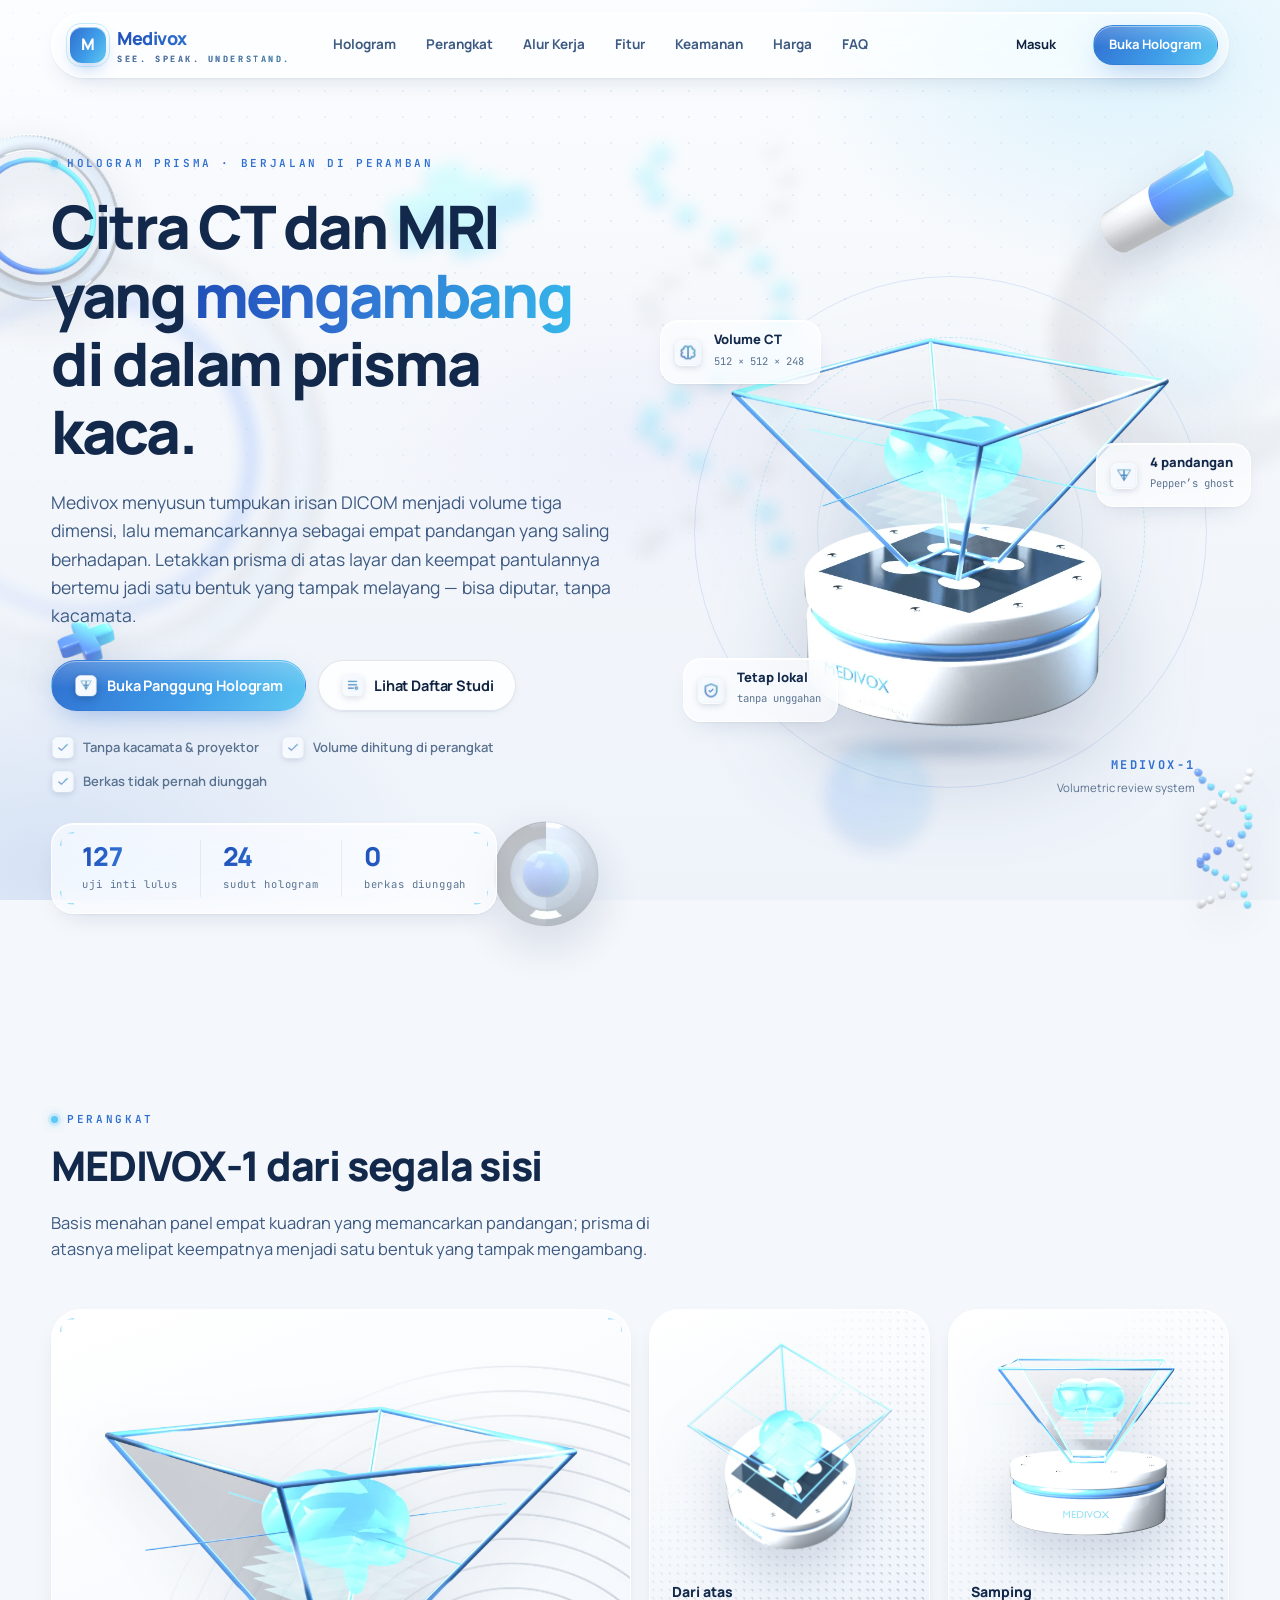
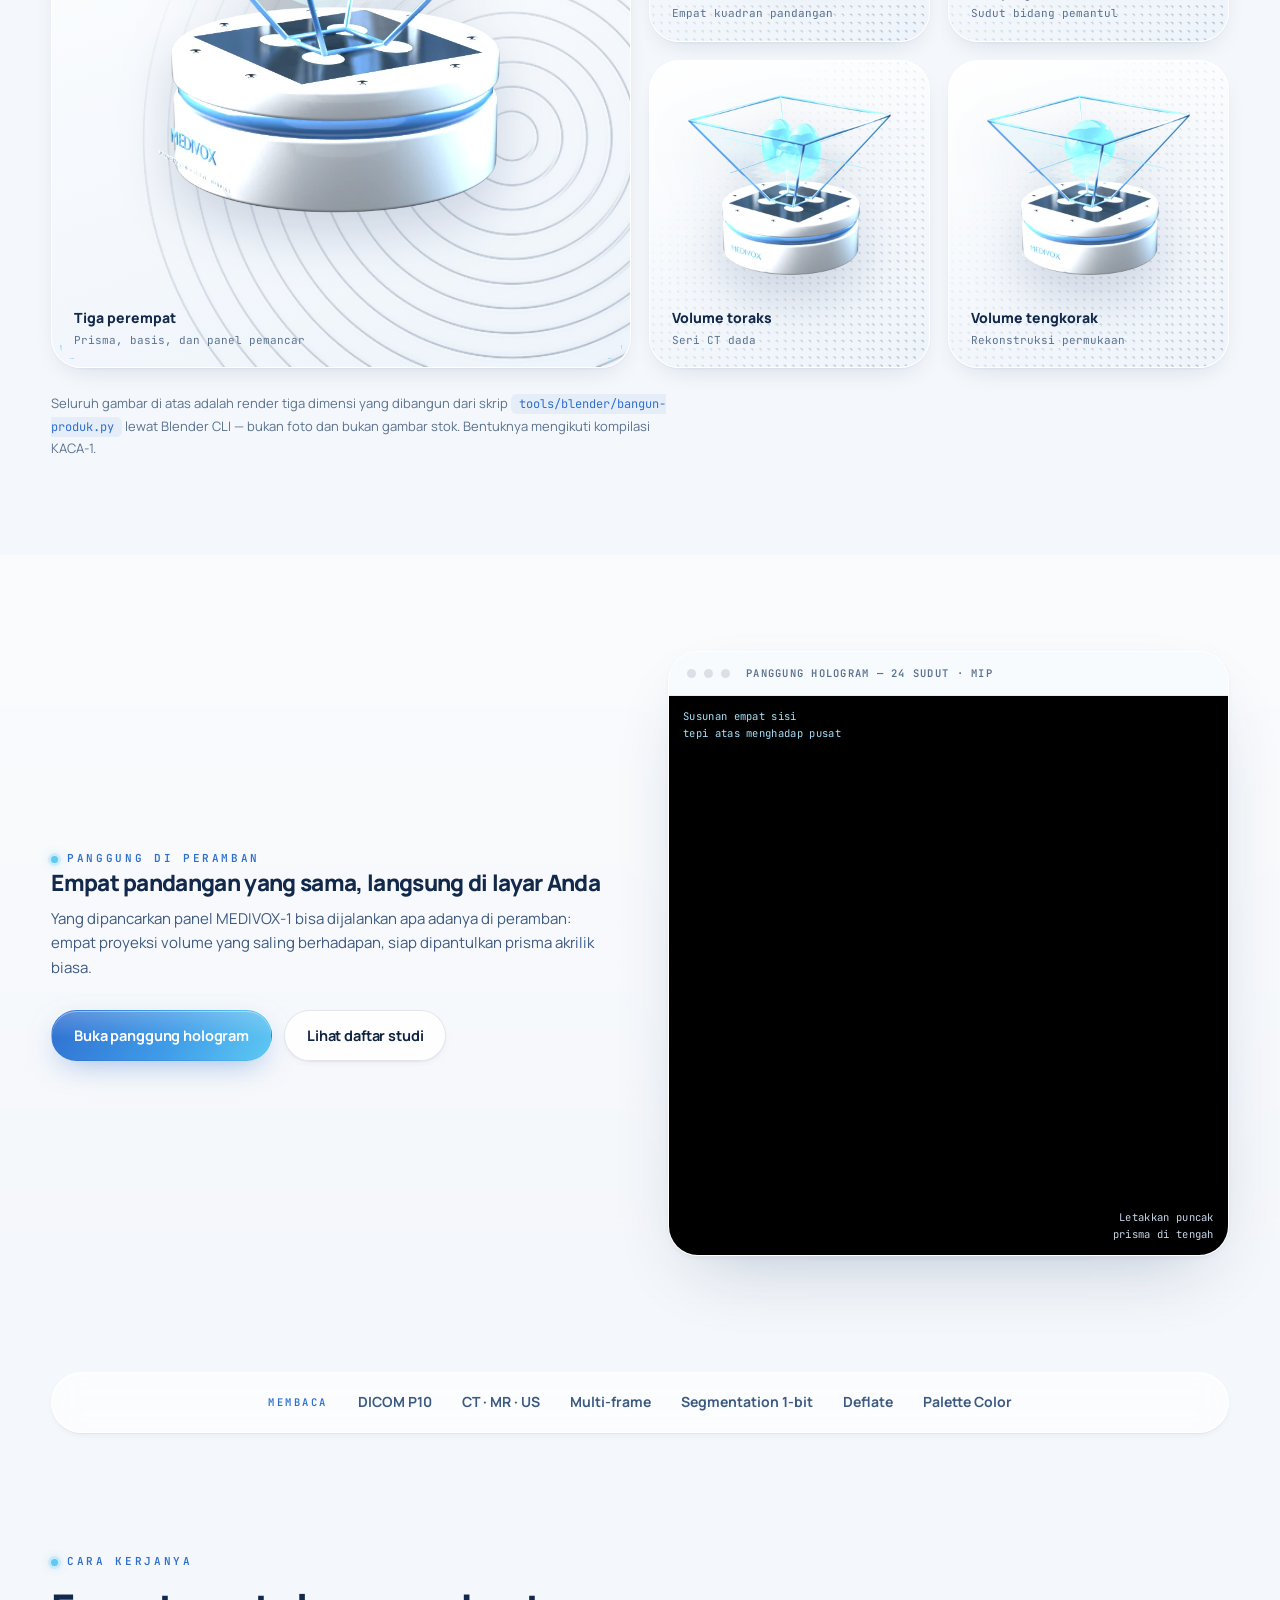
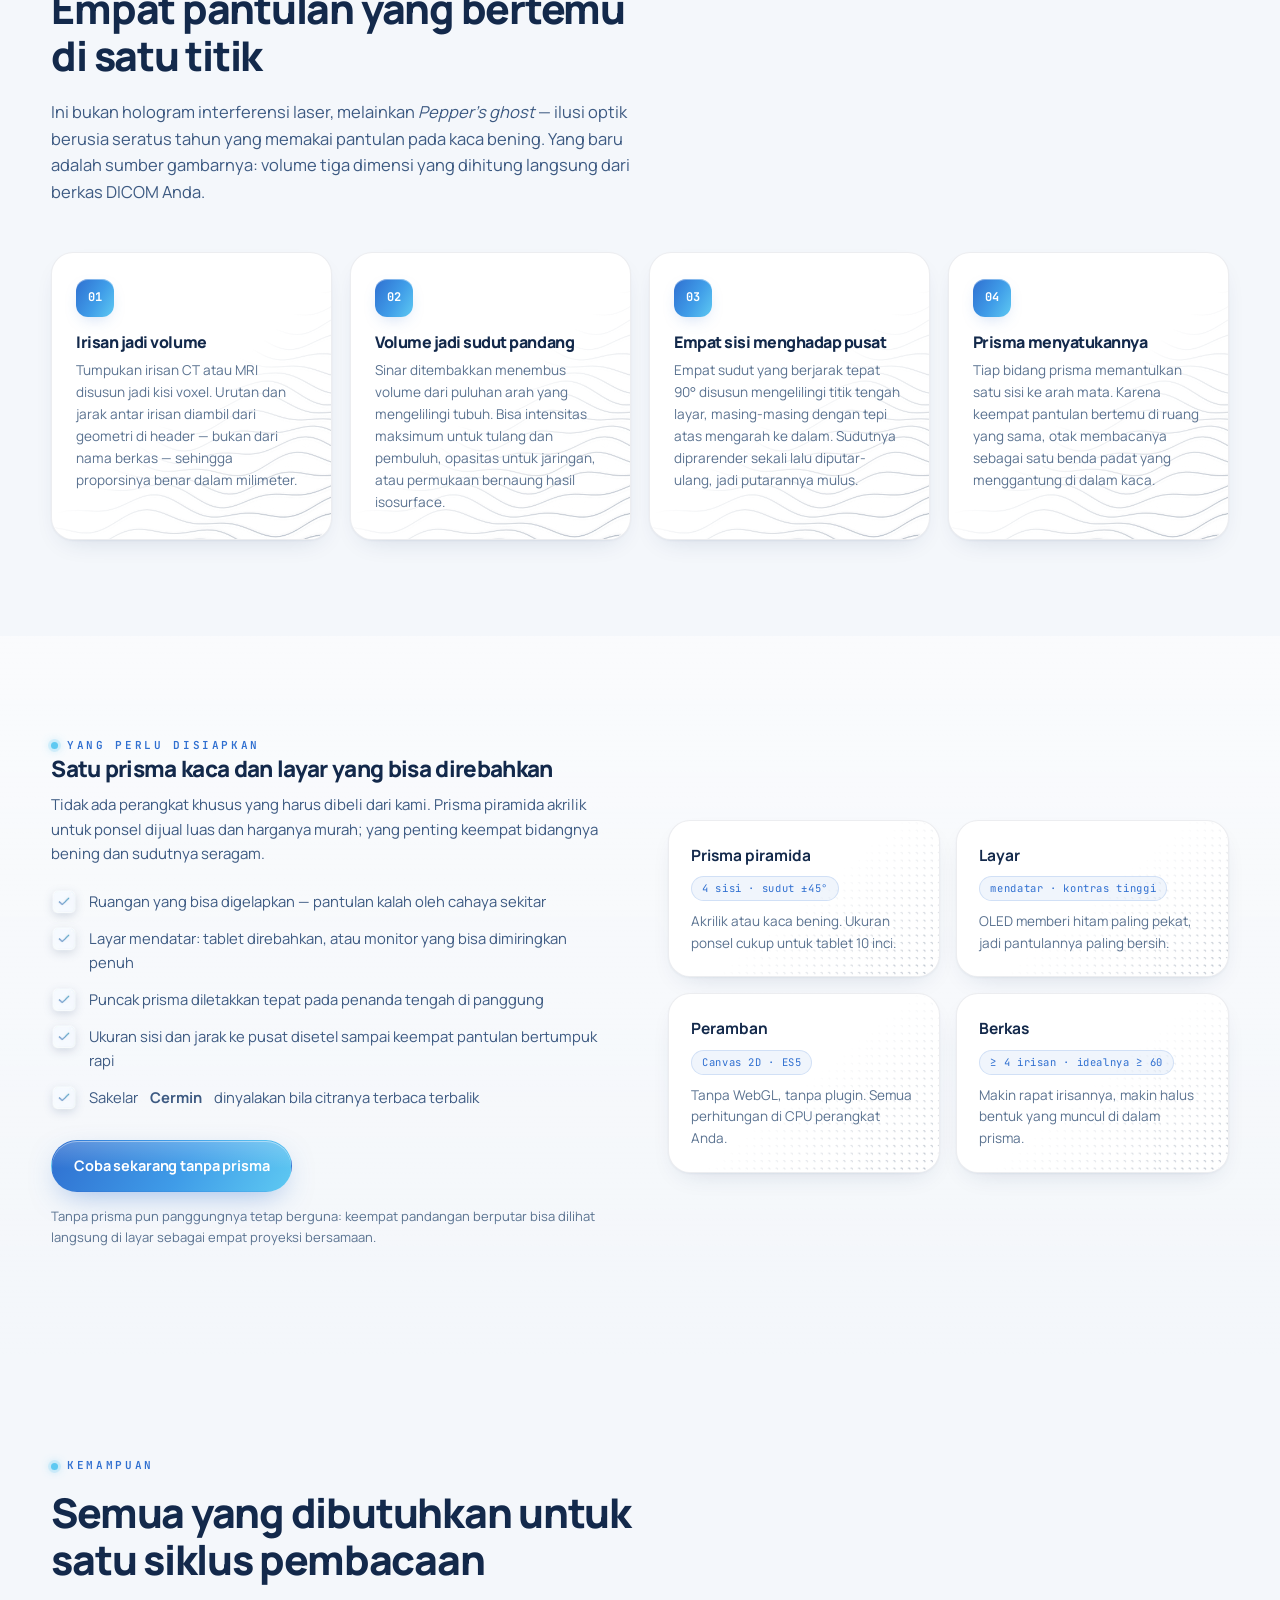
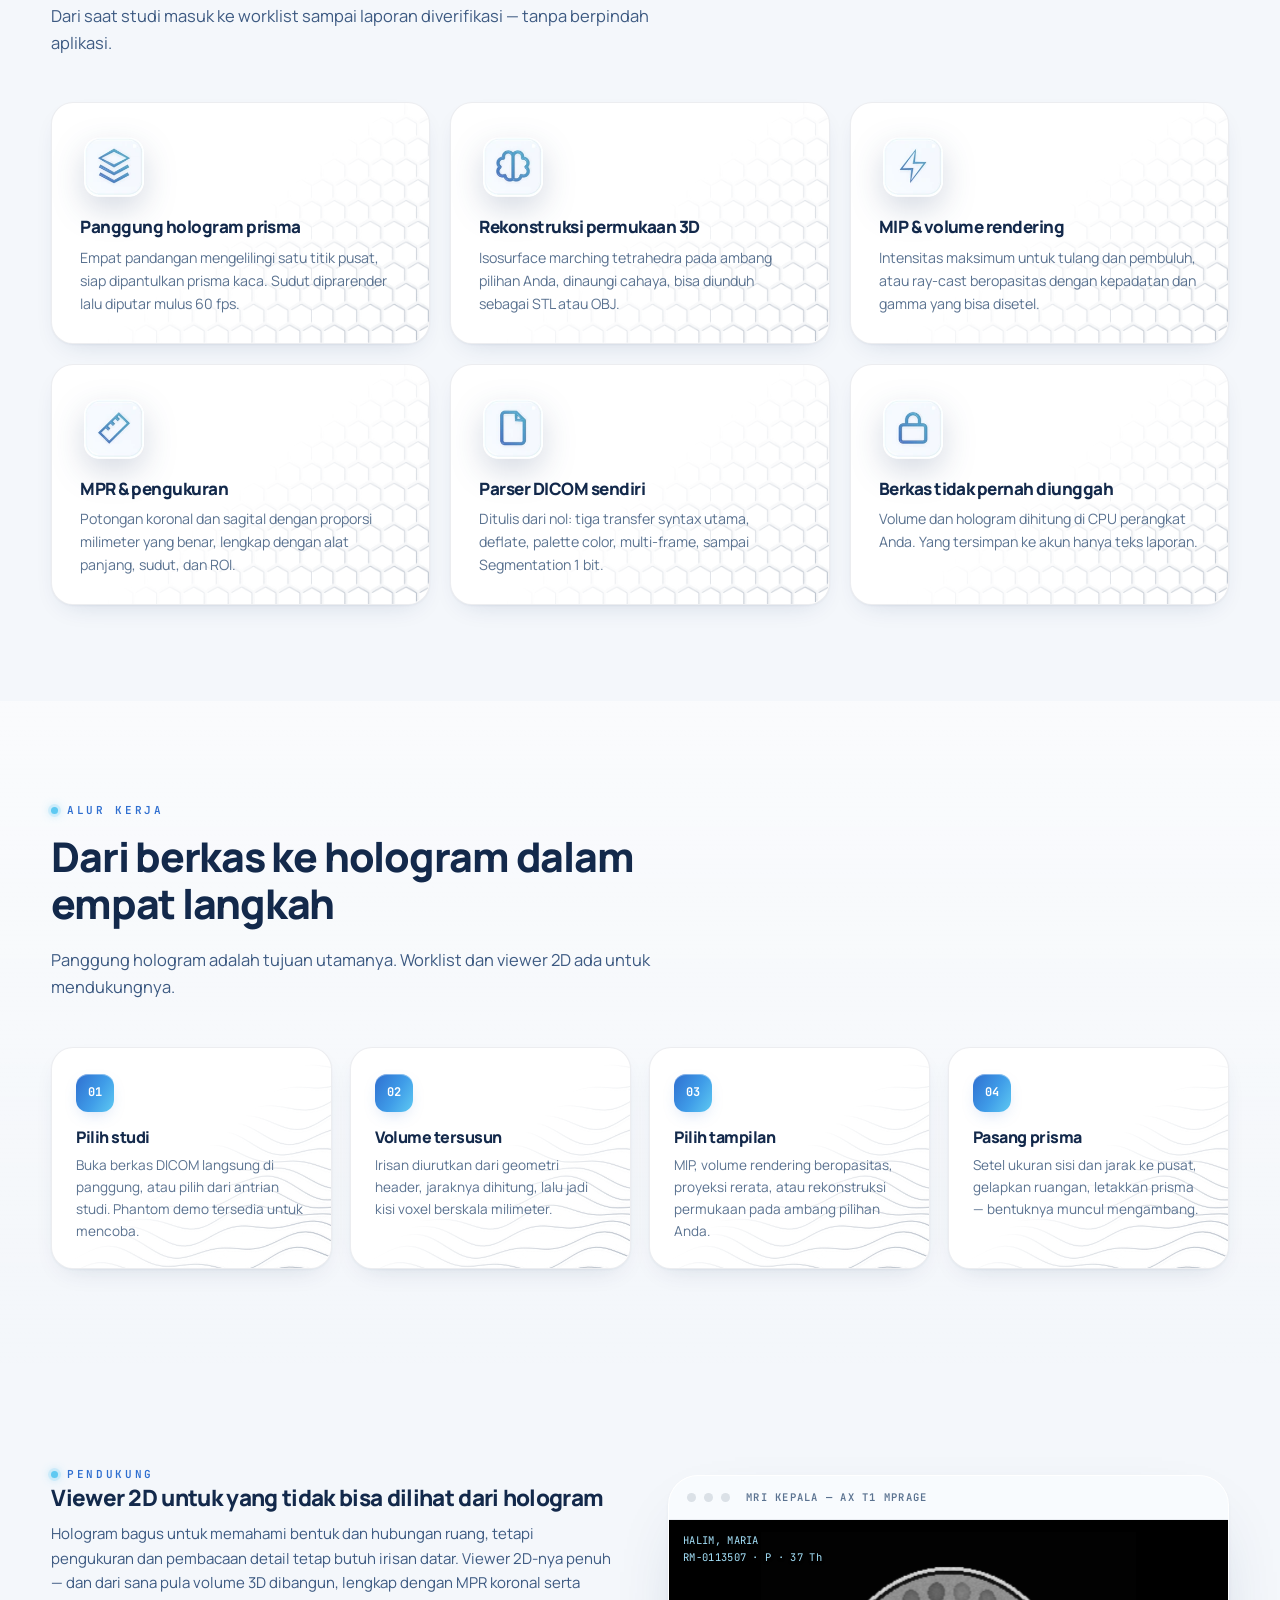
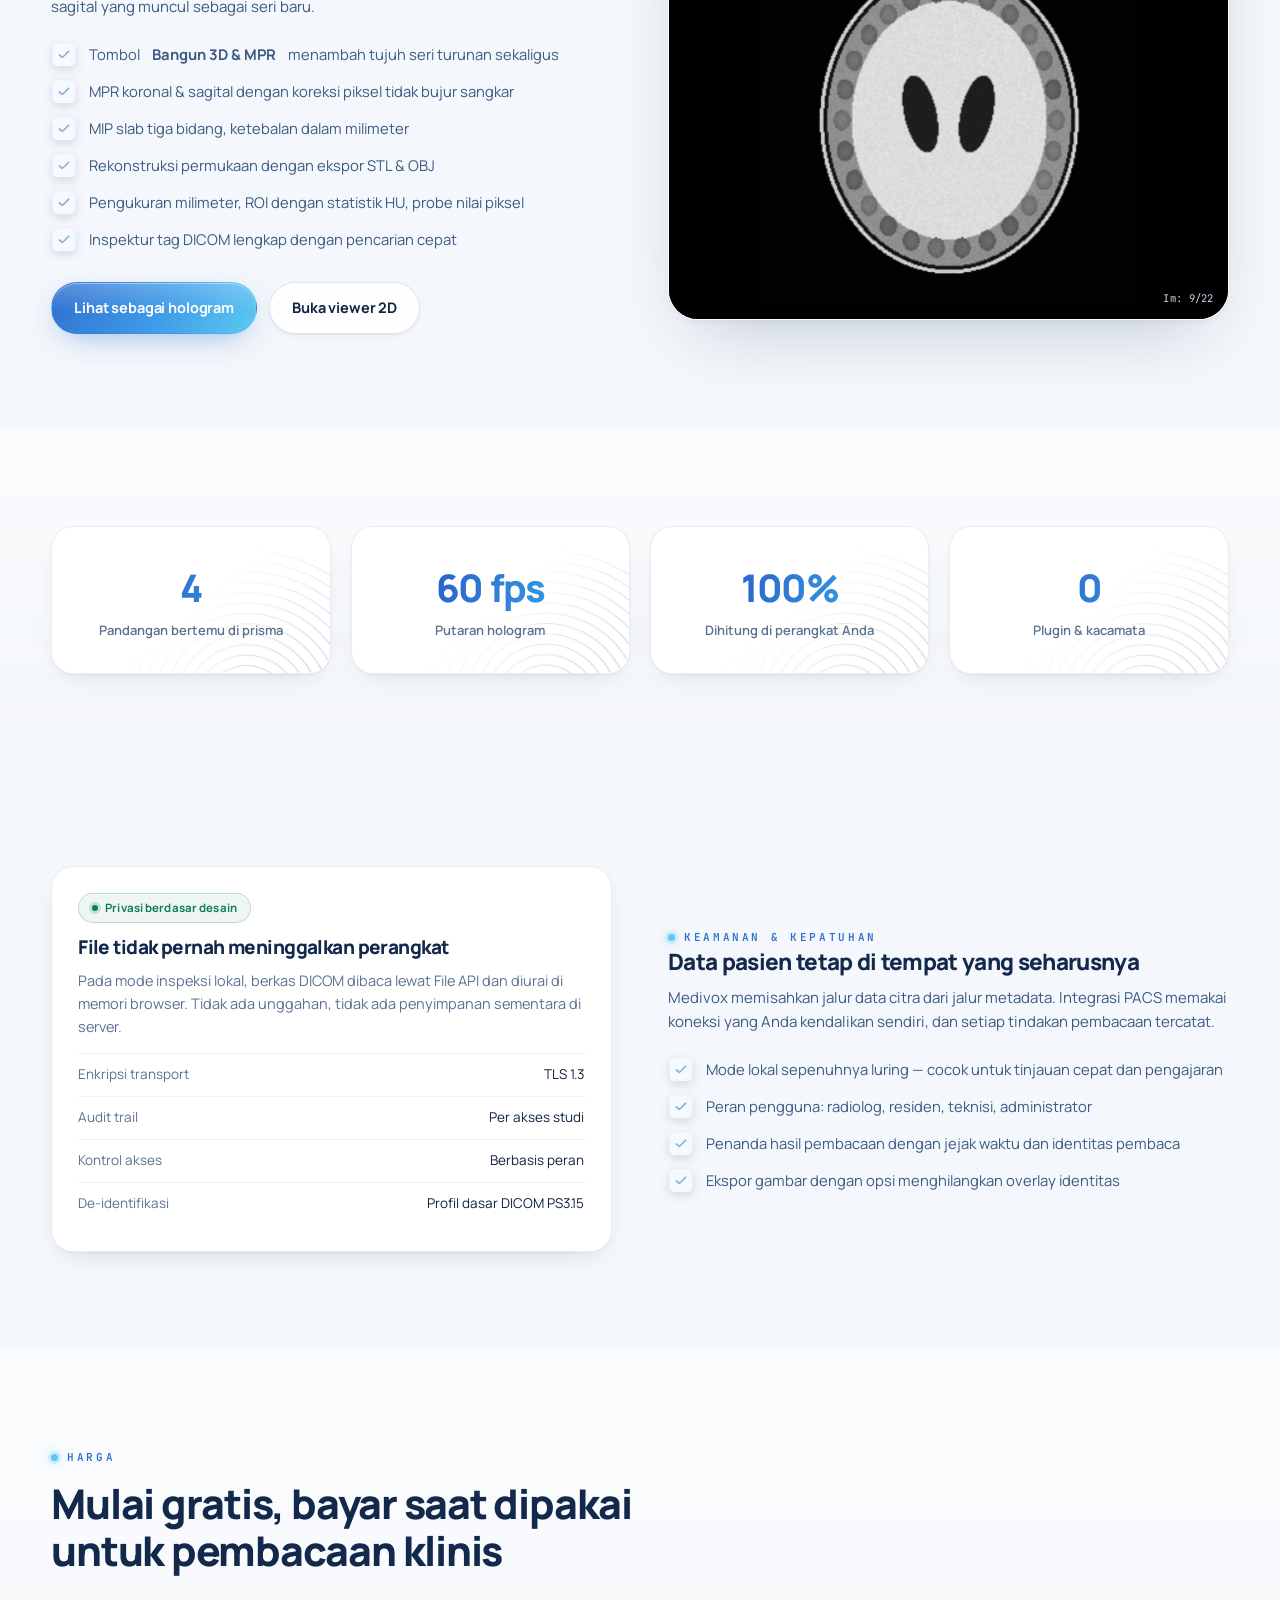
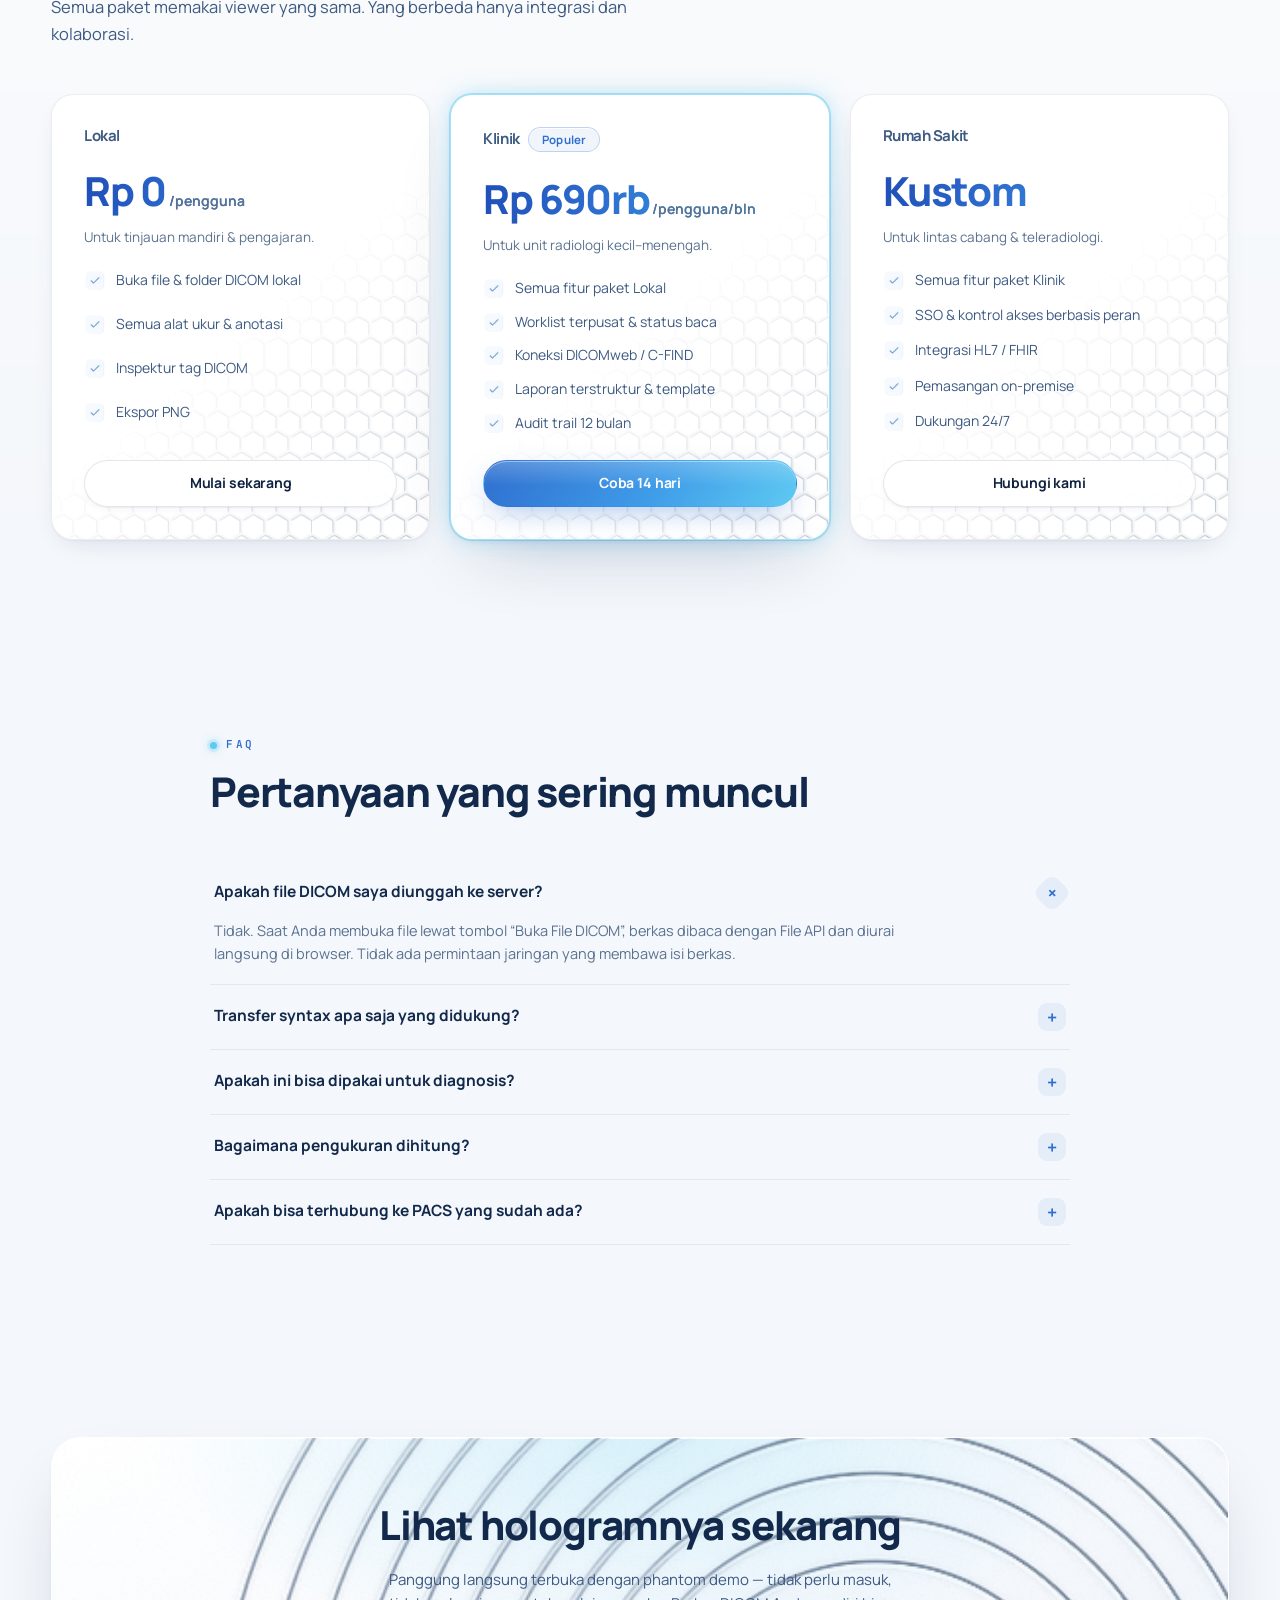
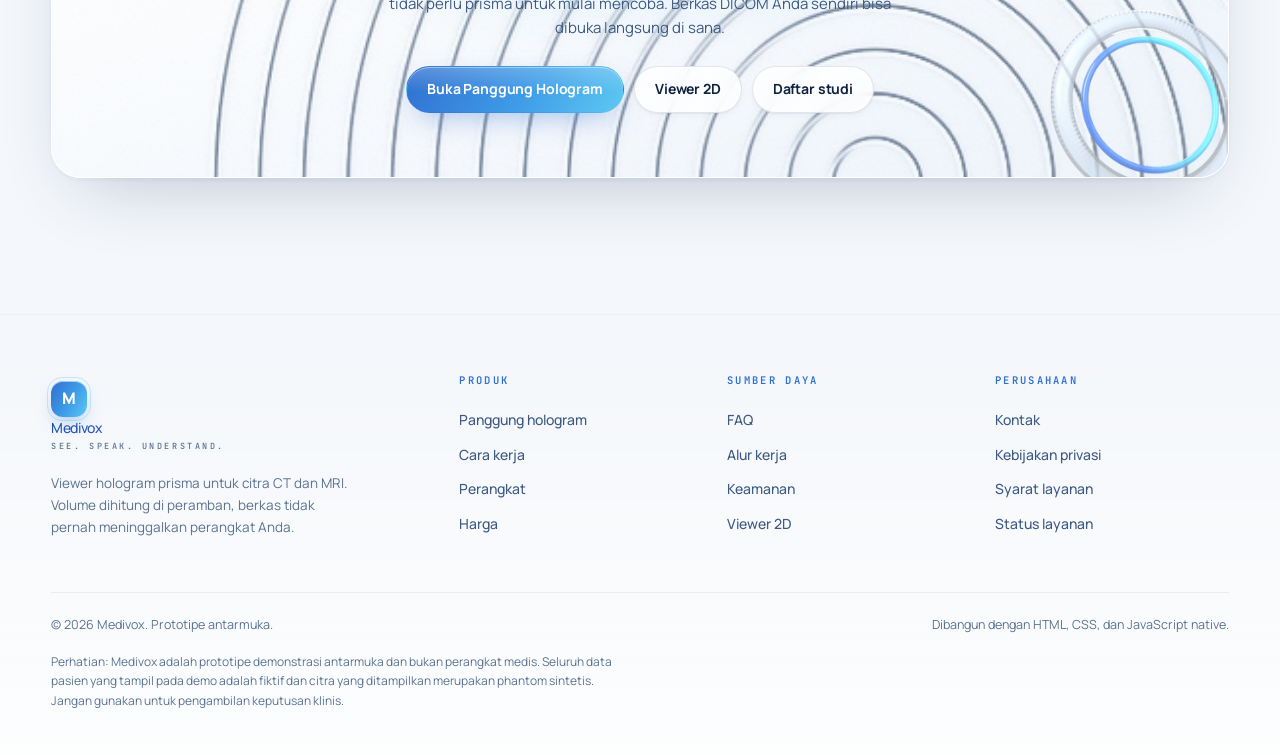
==== commit 1954d008: "Mobile tab bar, medical white icon tiles, Android mockups, English story-driven showreel - Ikon Blen" ====
--- a/index.html
+++ b/index.html
@@ -2,7 +2,7 @@
 <html lang="id">
 <head>
 <meta charset="utf-8">
-<meta name="viewport" content="width=device-width,initial-scale=1">
+<meta name="viewport" content="width=device-width,initial-scale=1,viewport-fit=cover">
 <title>Medivox — Viewer Hologram Prisma untuk Citra DICOM</title>
 <meta name="description" content="Medivox mengubah tumpukan irisan CT dan MRI menjadi hologram tiga dimensi yang mengambang di dalam prisma kaca. Berjalan penuh di peramban, tanpa instalasi, tanpa mengunggah berkas.">
 <link rel="icon" href="data:image/svg+xml,<svg xmlns='http://www.w3.org/2000/svg' viewBox='0 0 32 32'><defs><linearGradient id='g' x1='0' y1='0' x2='1' y2='1'><stop offset='0' stop-color='%232f6fd0'/><stop offset='1' stop-color='%235ec9f2'/></linearGradient></defs><rect width='32' height='32' rx='9' fill='url(%23g)'/><path d='M8 23V9l8 8 8-8v14' fill='none' stroke='%23ffffff' stroke-width='3' stroke-linecap='round' stroke-linejoin='round'/></svg>">
--- a/assets/css/base.css
+++ b/assets/css/base.css
@@ -88,7 +88,7 @@
   --pola-lingkar:url("../ui/pola/lingkar.webp");
 
   --tap:44px;
-  --ikon:22px;
+  --ikon:26px;
 }
 
 *,*::before,*::after{box-sizing:border-box}
@@ -257,7 +257,7 @@
   font-size:14px;font-weight:700;white-space:nowrap;letter-spacing:-.01em;
   transition:transform .16s,box-shadow .18s,color .16s,border-color .16s,background .16s;
 }
-.btn .ikon{--ikon:18px}
+.btn .ikon{--ikon:24px;margin:-4px 0}
 .btn:hover{color:var(--accent);border-color:rgba(47,111,208,.32);
   box-shadow:var(--sorot),var(--shadow-out);transform:translateY(-1px)}
 .btn:hover .ikon{transform:scale(1.08)}
@@ -269,7 +269,7 @@
 .btn-primary::after{content:"";position:absolute;inset:0;border-radius:inherit;pointer-events:none;
   background:linear-gradient(180deg,rgba(255,255,255,.22),transparent 55%)}
 .btn-primary:hover{color:#fff;box-shadow:inset 0 1px 0 rgba(255,255,255,.4),0 14px 34px -10px rgba(47,111,208,.7)}
-.btn-primary .ikon{filter:brightness(0) invert(1) drop-shadow(0 1px 1px rgba(0,0,0,.2))}
+.btn-primary .ikon{filter:drop-shadow(0 2px 4px rgba(10,40,90,.35))}
 .btn-ghost{background:transparent;border-color:transparent;box-shadow:none;backdrop-filter:none}
 .btn-ghost:hover{background:rgba(47,111,208,.07);box-shadow:none}
 .btn-sm{padding:8px 15px;font-size:13px}
--- a/assets/css/site.css
+++ b/assets/css/site.css
@@ -40,7 +40,7 @@
 .hero-cta .btn{padding:13px 22px;font-size:14.5px}
 .hero-meta{display:flex;gap:10px 22px;flex-wrap:wrap;font-size:13px;color:var(--muted);font-weight:600}
 .hero-meta span{display:flex;align-items:center;gap:8px}
-.hero-meta .ikon{--ikon:18px}
+.hero-meta .ikon{--ikon:24px}
 
 .hero-angka{display:inline-grid;grid-template-columns:repeat(3,auto);gap:0;margin-top:30px;
   border-radius:var(--radius);padding:16px 8px}
@@ -127,11 +127,9 @@
 .grid-2{display:grid;grid-template-columns:repeat(2,1fr);gap:20px}
 .feature{padding:28px}
 .feature .ico{
-  width:62px;height:62px;border-radius:20px;display:grid;place-items:center;margin-bottom:20px;
-  background:linear-gradient(145deg,#ffffff,#eaf2fb);border:1px solid var(--kaca-tepi);
-  box-shadow:var(--sorot),0 10px 22px -12px rgba(22,52,98,.35);
-}
-.feature .ico .ikon{--ikon:38px}
+  width:68px;height:68px;display:grid;place-items:center;margin-bottom:18px;
+}
+.feature .ico .ikon{--ikon:68px;filter:drop-shadow(0 12px 16px rgba(22,52,98,.18))}
 .feature:hover .ico .ikon{transform:scale(1.08) rotate(-4deg)}
 .feature h3{font-size:17px;margin-bottom:9px}
 .feature p{color:var(--muted);font-size:14.2px;margin:0}
@@ -162,10 +160,9 @@
 .check-list{list-style:none;padding:0;margin:24px 0 0;display:grid;gap:13px}
 .check-list li{display:flex;gap:12px;font-size:14.8px;color:var(--text-2)}
 .check-list li::before{
-  content:"";flex:none;width:22px;height:22px;margin-top:1px;
-  background:url("../ui/ikon/centang.webp") center/18px no-repeat,
-             linear-gradient(145deg,#fff,#eaf2fb);
-  border:1px solid var(--kaca-tepi);border-radius:8px;box-shadow:var(--shadow-out-sm);
+  content:"";flex:none;width:26px;height:26px;margin-top:-2px;
+  background:url("../ui/ikon/centang.webp") center/26px no-repeat;
+  filter:drop-shadow(0 3px 5px rgba(22,52,98,.16));
 }
 
 /* statistik */
@@ -188,8 +185,8 @@
 .price ul{list-style:none;padding:0;margin:20px 0 26px;display:grid;gap:11px;
   font-size:14px;color:var(--text-2);flex:1}
 .price ul li{display:flex;gap:10px}
-.price ul li::before{content:"";flex:none;width:16px;height:16px;margin-top:3px;
-  background:url("../ui/ikon/centang.webp") center/16px no-repeat}
+.price ul li::before{content:"";flex:none;width:22px;height:22px;margin-top:0;
+  background:url("../ui/ikon/centang.webp") center/22px no-repeat}
 
 /* faq */
 .faq details{border-bottom:1px solid var(--line-soft);padding:18px 4px}
@@ -311,7 +308,10 @@
   .chip-a{left:0;top:6%}
   .chip-b{right:0;top:30%}
   .chip-c{left:0;bottom:12%}
-  .o-bola,.o-heliks,.o-palang{display:none}
+  .o-bola,.o-heliks,.o-palang,.o-cincin{display:none}
+  .hero .eyebrow{font-size:10px;letter-spacing:.14em}
+  .hero-angka span{font-size:9.5px;letter-spacing:.04em}
+  .btn{min-height:44px}
   .o-cincin{width:110px;top:auto;bottom:34%;left:-56px}
   .o-kapsul{width:84px;top:1%}
   .cta-band{padding:44px 22px}
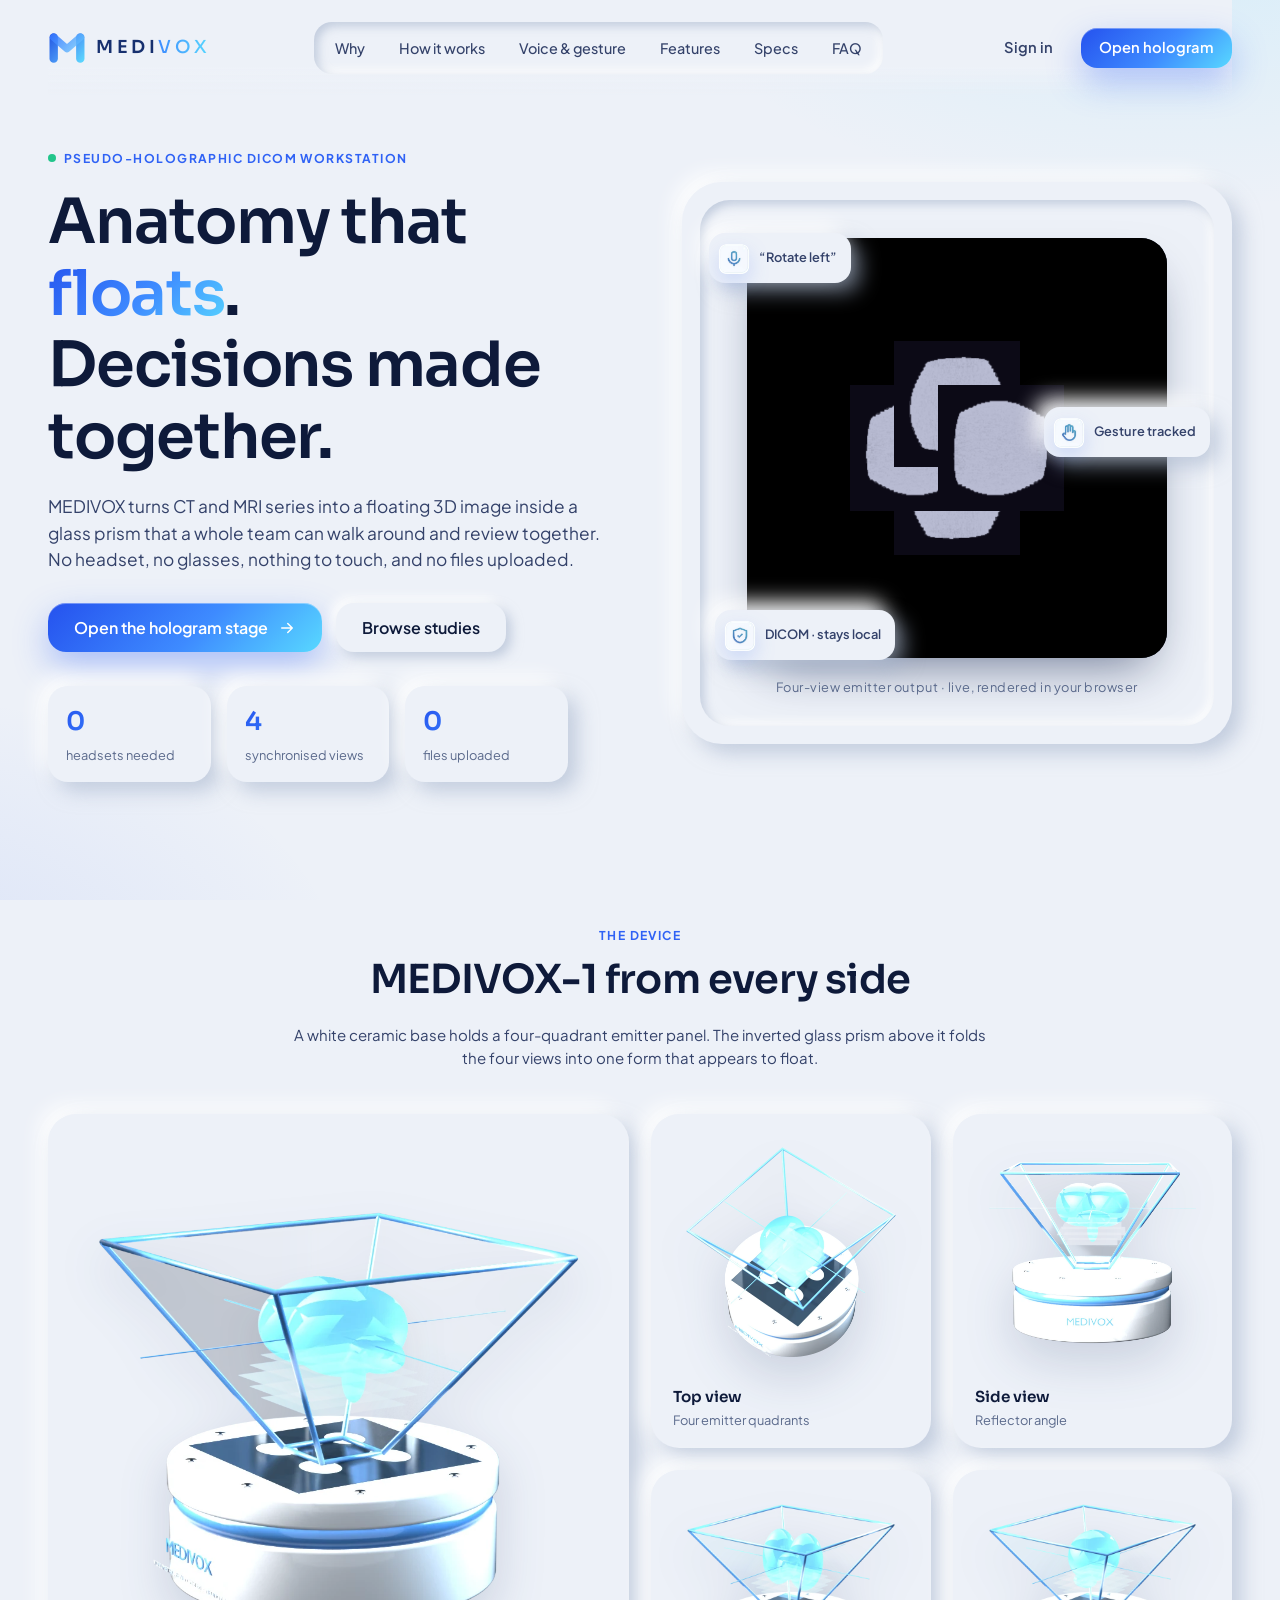
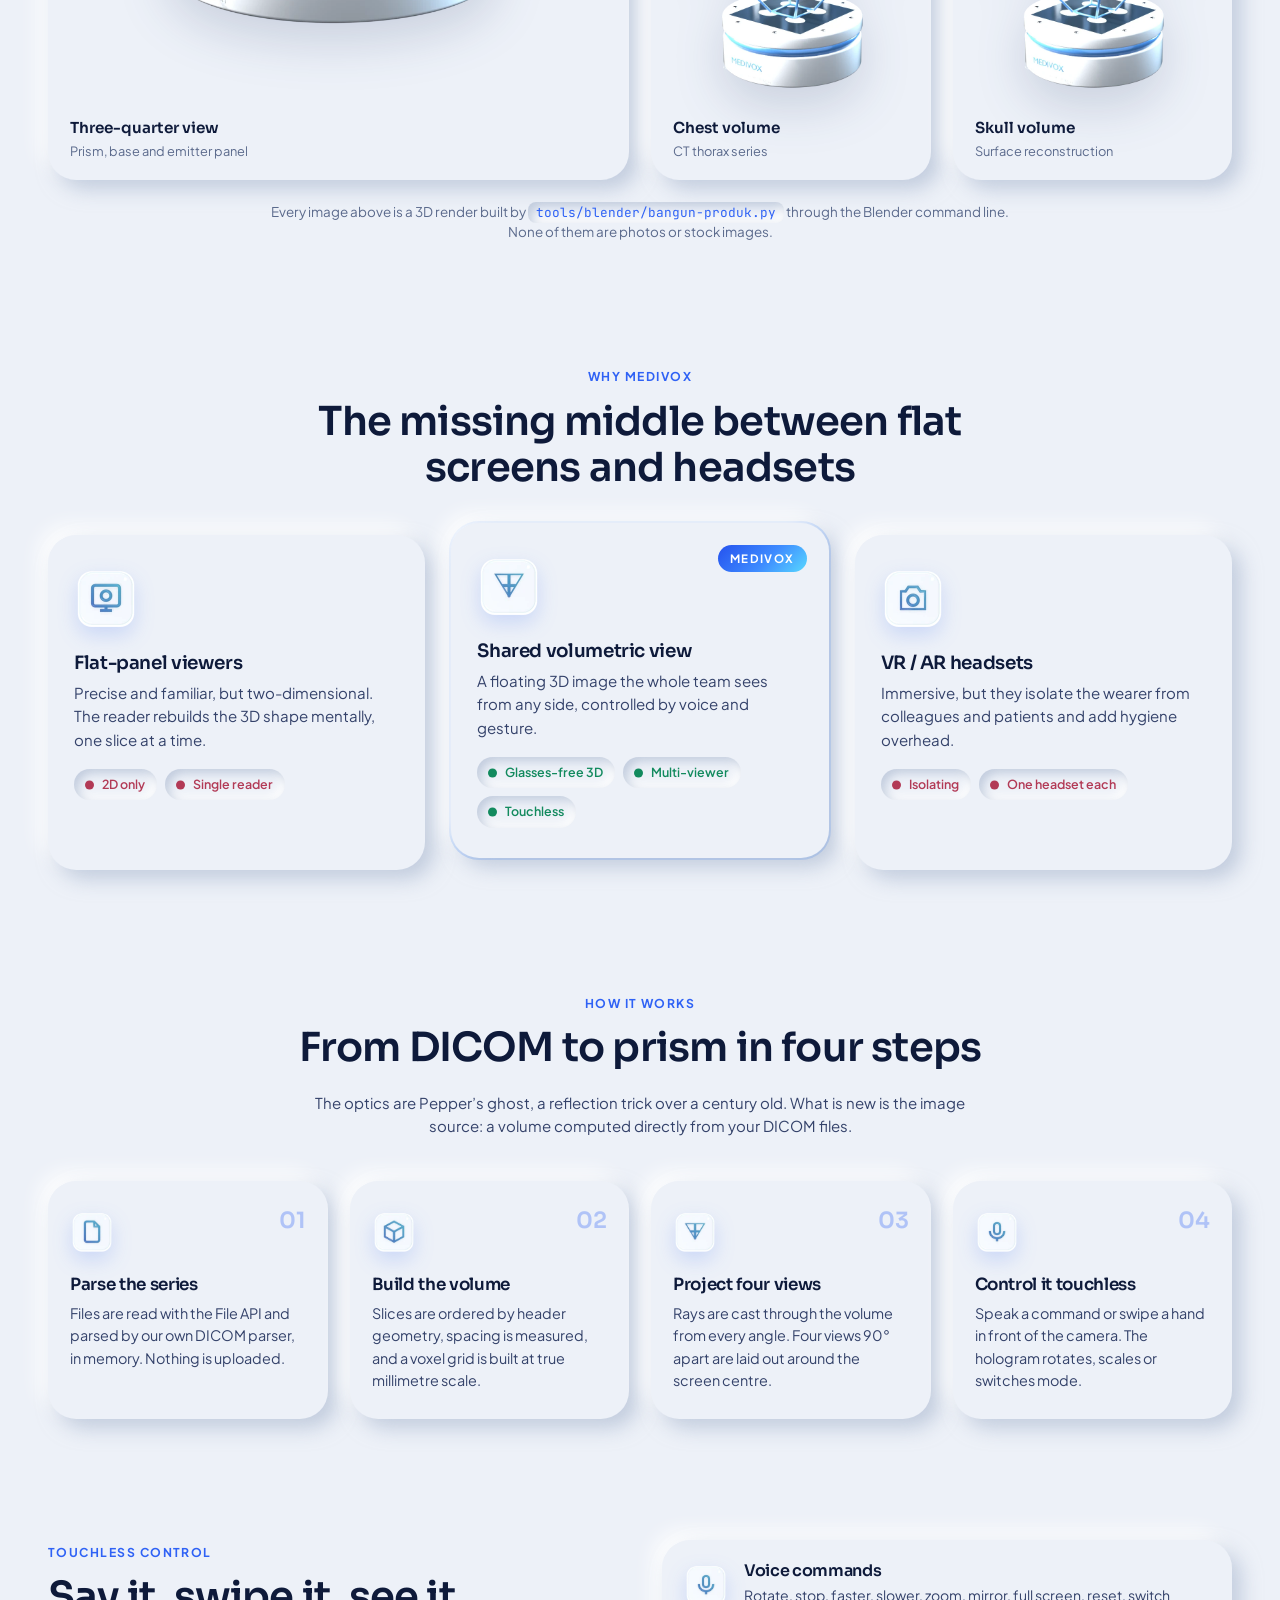
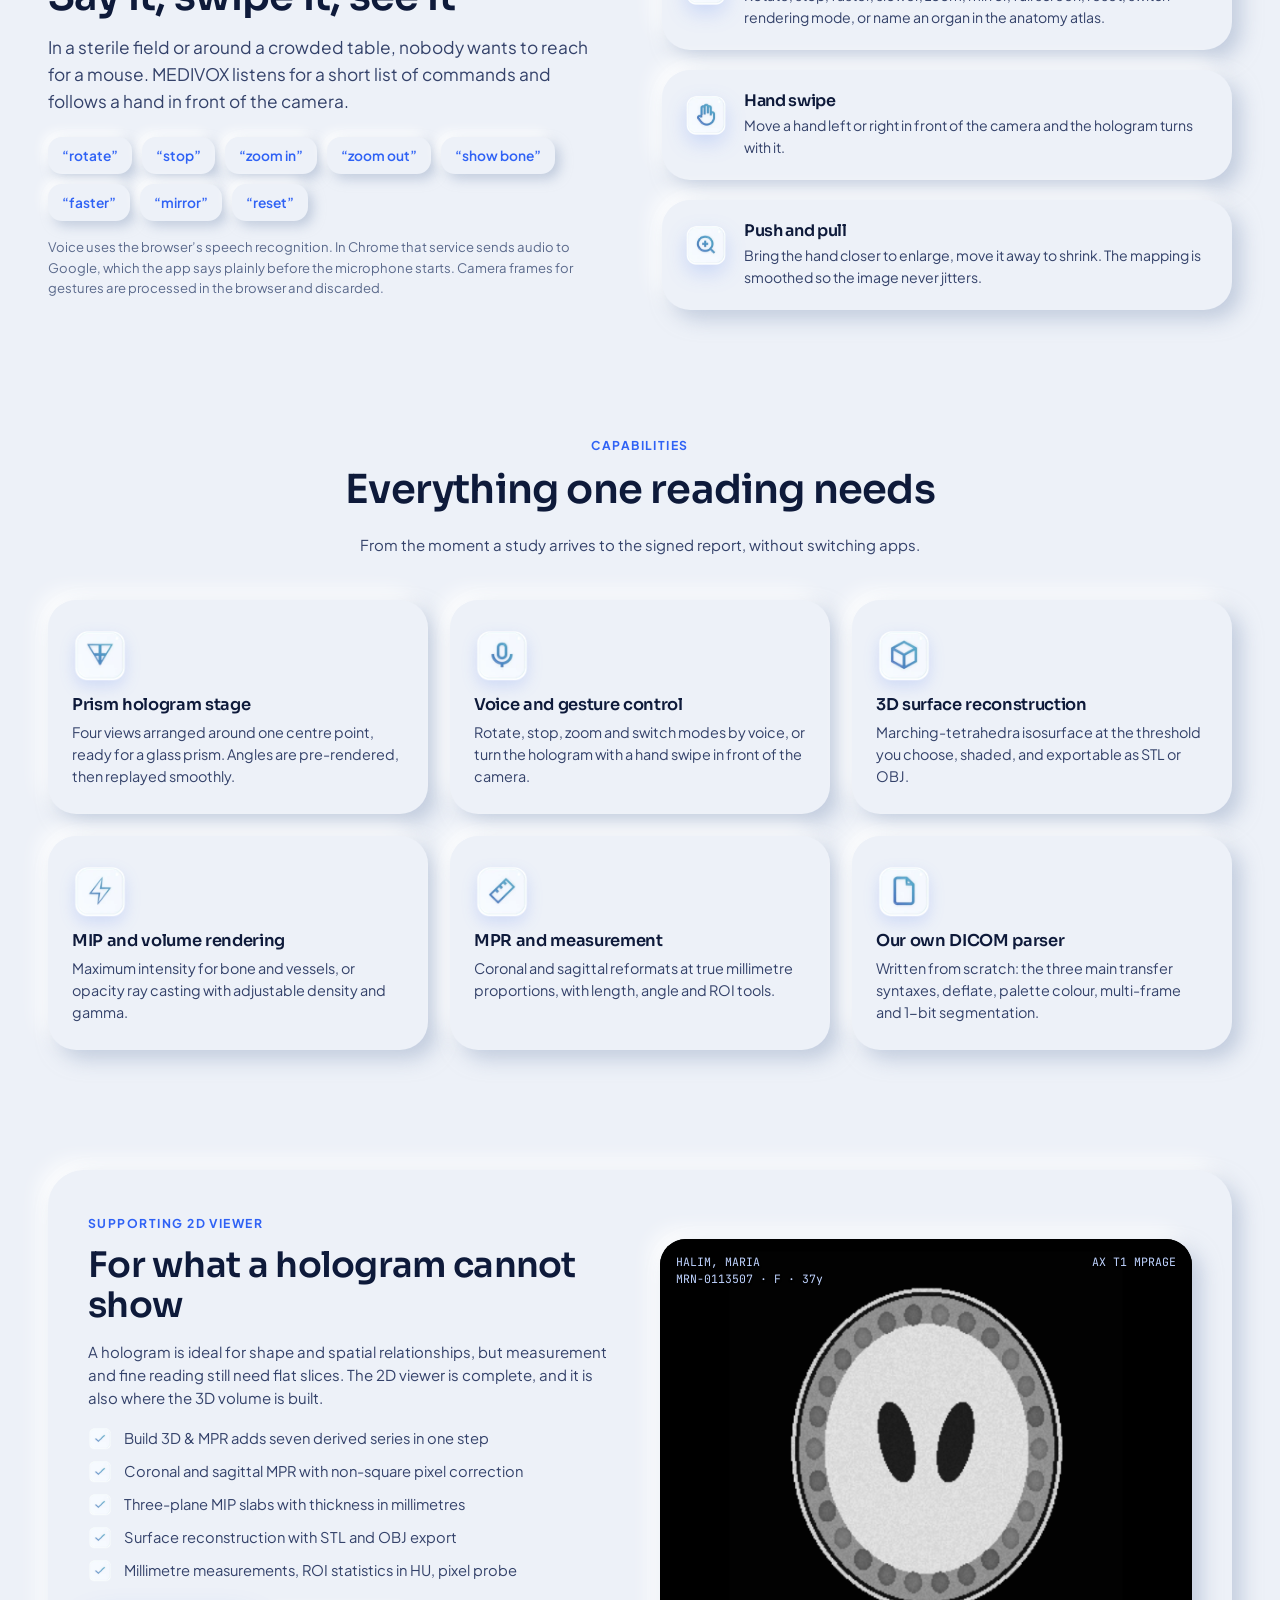
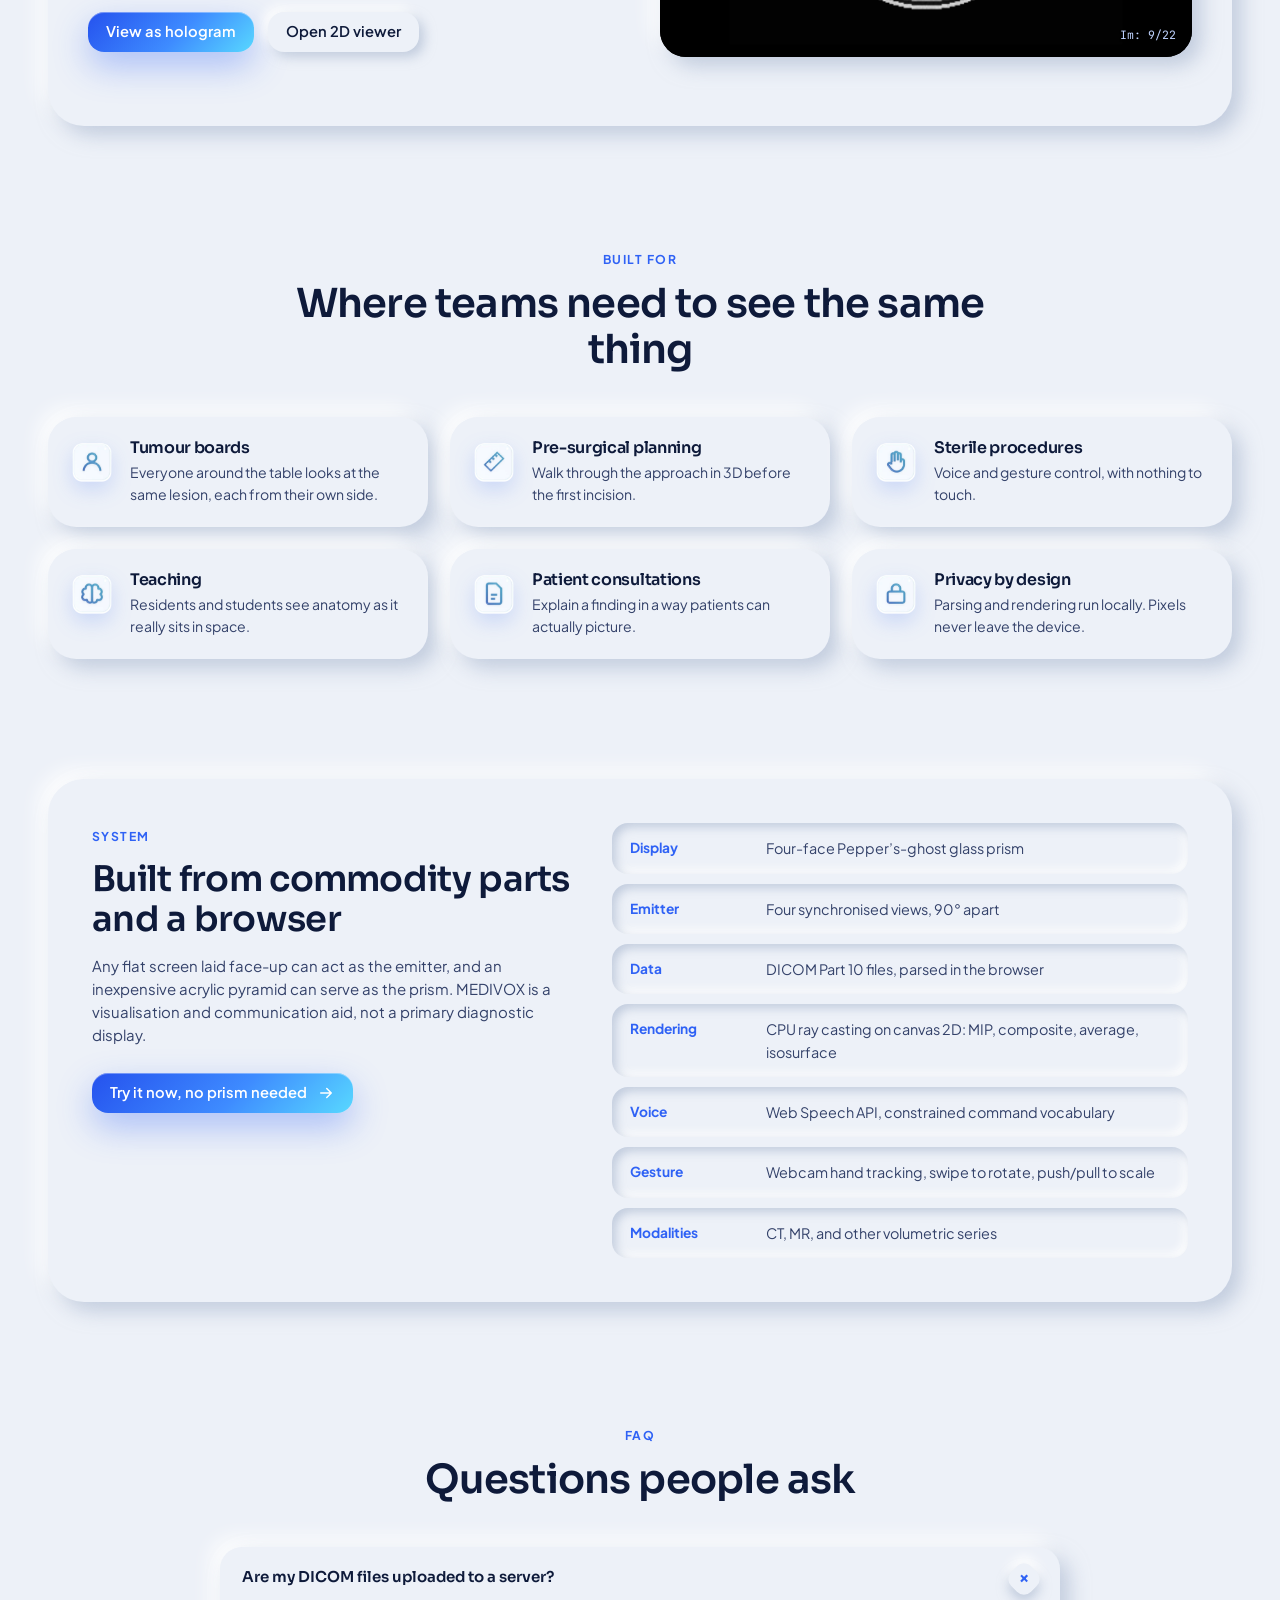
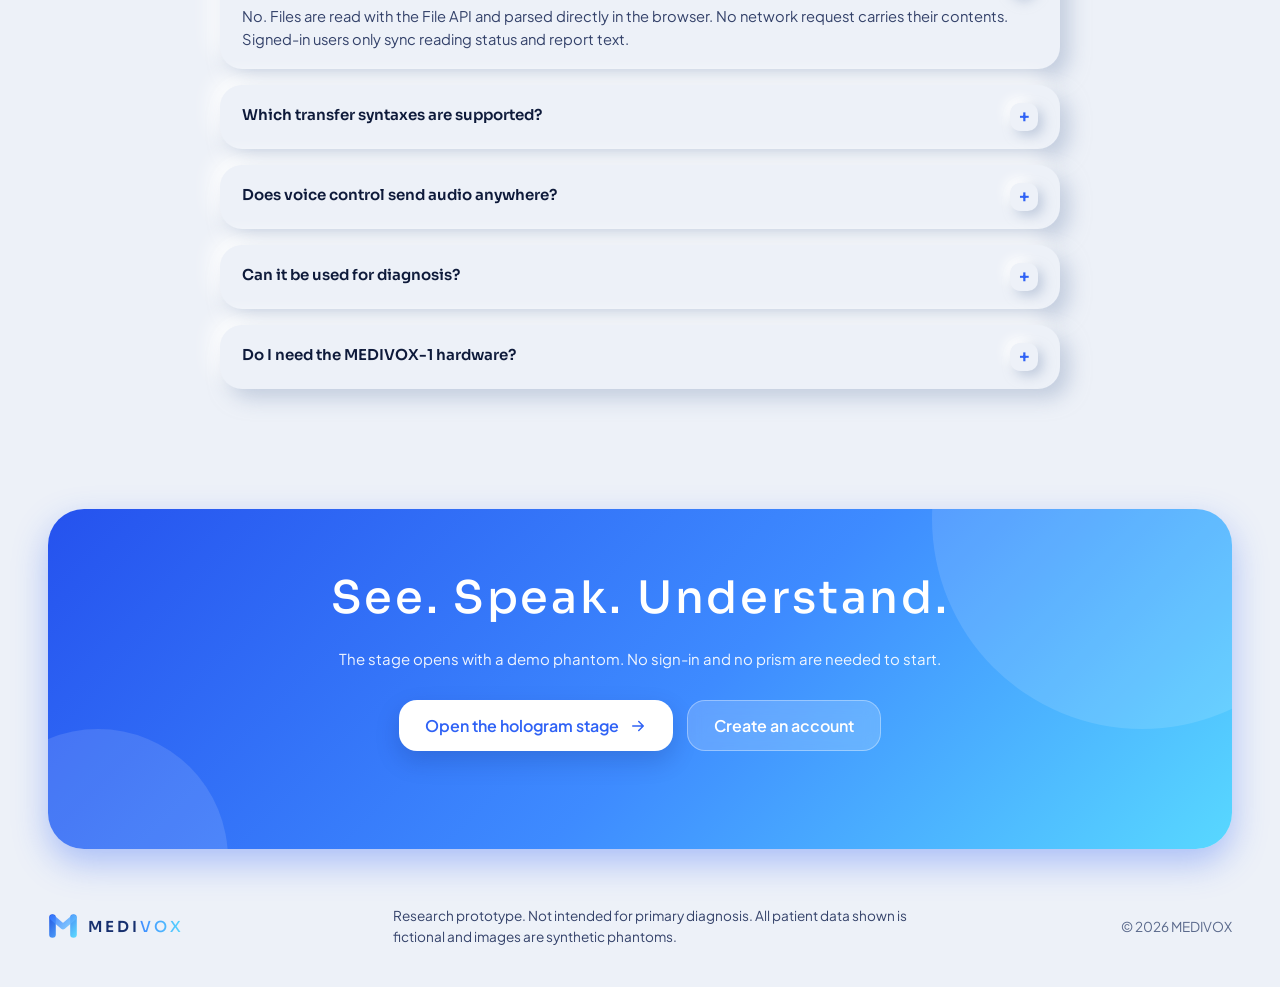
==== commit 58605576: "Redesign UI after medivox.html (neumorphic white, sidebar + bottom nav), English UI, Home dashboard," ====
--- a/index.html
+++ b/index.html
@@ -1,549 +1,318 @@
 <!DOCTYPE html>
-<html lang="id">
+<html lang="en">
 <head>
 <meta charset="utf-8">
 <meta name="viewport" content="width=device-width,initial-scale=1,viewport-fit=cover">
-<title>Medivox — Viewer Hologram Prisma untuk Citra DICOM</title>
-<meta name="description" content="Medivox mengubah tumpukan irisan CT dan MRI menjadi hologram tiga dimensi yang mengambang di dalam prisma kaca. Berjalan penuh di peramban, tanpa instalasi, tanpa mengunggah berkas.">
-<link rel="icon" href="data:image/svg+xml,<svg xmlns='http://www.w3.org/2000/svg' viewBox='0 0 32 32'><defs><linearGradient id='g' x1='0' y1='0' x2='1' y2='1'><stop offset='0' stop-color='%232f6fd0'/><stop offset='1' stop-color='%235ec9f2'/></linearGradient></defs><rect width='32' height='32' rx='9' fill='url(%23g)'/><path d='M8 23V9l8 8 8-8v14' fill='none' stroke='%23ffffff' stroke-width='3' stroke-linecap='round' stroke-linejoin='round'/></svg>">
+<title>MEDIVOX · Pseudo-holographic DICOM Workstation</title>
+<meta name="description" content="MEDIVOX turns CT and MRI series into a floating 3D image inside a glass prism. It runs entirely in the browser, with voice and gesture control and no file uploads.">
+<link rel="icon" href="assets/ui/logo-mark.svg" type="image/svg+xml">
 <link rel="preconnect" href="https://fonts.googleapis.com">
 <link rel="preconnect" href="https://fonts.gstatic.com" crossorigin>
-<link rel="stylesheet" href="https://fonts.googleapis.com/css2?family=Manrope:wght@400;500;600;700;800&family=JetBrains+Mono:wght@400;500&display=swap">
+<link rel="stylesheet" href="https://fonts.googleapis.com/css2?family=Plus+Jakarta+Sans:wght@400;500;600;700&family=Sora:wght@300;400;500;600;700&family=JetBrains+Mono:wght@400;500&display=swap">
 <link rel="stylesheet" href="assets/css/base.css">
 <link rel="stylesheet" href="assets/css/site.css">
 </head>
 <body>
-<a class="skip-link" href="#fitur">Lewati ke konten utama</a>
-
-<!-- ============ NAV ============ -->
-<header class="site-nav">
-  <div class="wrap">
-    <a class="brand" href="index.html">
-      <span class="mark">M</span>
-      <span class="wordmark">Medivox<small>See. Speak. Understand.</small></span>
+<a class="skip-link" href="#product">Skip to content</a>
+
+<div class="page-profile">
+  <!-- ============ HEADER ============ -->
+  <header class="site-header">
+    <a href="index.html" class="brand" aria-label="MEDIVOX home">
+      <img class="brand-mark" src="assets/ui/logo-mark.svg" alt="">
+      <span class="brand-word"><b>MEDI</b><i>VOX</i></span>
     </a>
-    <nav id="nav">
-      <a href="#hologram">Hologram</a>
-      <a href="#perangkat">Perangkat</a>
-      <a href="#alur">Alur Kerja</a>
-      <a href="#fitur">Fitur</a>
-      <a href="#keamanan">Keamanan</a>
-      <a href="#harga">Harga</a>
+    <nav class="site-nav" id="nav">
+      <a href="#why">Why</a>
+      <a href="#how">How it works</a>
+      <a href="#touchless">Voice &amp; gesture</a>
+      <a href="#fitur">Features</a>
+      <a href="#specs">Specs</a>
       <a href="#faq">FAQ</a>
+      <a href="masuk.html" class="nav-mobile-only">Sign in</a>
     </nav>
-    <span class="spacer"></span>
-    <a class="btn btn-ghost btn-sm nav-hide" href="masuk.html">Masuk</a>
-    <a class="btn btn-primary btn-sm" href="prisma.html">Buka Hologram</a>
-    <button class="nav-toggle" id="navToggle" aria-label="Menu">
-      <svg width="18" height="18" viewBox="0 0 24 24" fill="none" stroke="currentColor" stroke-width="2" stroke-linecap="round"><path d="M4 7h16M4 12h16M4 17h16"/></svg>
-    </button>
-  </div>
-</header>
-
-<!-- ============ HERO ============ -->
-<section class="hero">
-  <img class="ornamen o-cincin lambat" src="assets/ui/ornamen/cincin.webp" width="514" height="513" alt="" aria-hidden="true" decoding="async">
-  <img class="ornamen o-bola" src="assets/ui/ornamen/bola.webp" width="450" height="451" alt="" aria-hidden="true" decoding="async">
-  <img class="ornamen o-kapsul balik" src="assets/ui/ornamen/kapsul.webp" width="515" height="411" alt="" aria-hidden="true" decoding="async">
-  <img class="ornamen o-palang lambat balik" src="assets/ui/ornamen/palang.webp" width="327" height="264" alt="" aria-hidden="true" decoding="async">
-  <img class="ornamen o-heliks" src="assets/ui/ornamen/heliks.webp" width="302" height="630" alt="" aria-hidden="true" decoding="async">
-  <div class="wrap">
-    <div class="hero-teks">
-      <span class="eyebrow">Hologram prisma &middot; berjalan di peramban</span>
-      <h1>Citra CT dan MRI yang <span class="grad">mengambang</span> di dalam prisma kaca.</h1>
-      <p class="lead">
-        Medivox menyusun tumpukan irisan DICOM menjadi volume tiga dimensi, lalu memancarkannya
-        sebagai empat pandangan yang saling berhadapan. Letakkan prisma di atas layar dan
-        keempat pantulannya bertemu jadi satu bentuk yang tampak melayang &mdash; bisa diputar,
-        tanpa kacamata.
-      </p>
+    <div class="site-actions">
+      <a href="masuk.html" class="btn btn-ghost">Sign in</a>
+      <a href="prisma.html" class="btn btn-primary">Open hologram</a>
+      <button class="icon-btn nav-toggle" id="navToggle" aria-label="Open menu">
+        <svg class="li"><use href="assets/ui/ikon-garis.svg#i-menu"/></svg>
+      </button>
+    </div>
+  </header>
+
+  <!-- ============ HERO ============ -->
+  <section class="hero" id="product">
+    <div class="hero-copy">
+      <span class="eyebrow"><span class="dot-live"></span> Pseudo-holographic DICOM workstation</span>
+      <h1>Anatomy that <span class="grad-text">floats</span>.<br>Decisions made together.</h1>
+      <p class="lead">MEDIVOX turns CT and MRI series into a floating 3D image inside a glass prism that a
+        whole team can walk around and review together. No headset, no glasses, nothing to touch,
+        and no files uploaded.</p>
       <div class="hero-cta">
-        <a class="btn btn-primary" href="prisma.html"><img class="ikon" src="assets/ui/ikon/hologram.webp" alt="" aria-hidden="true" decoding="async">Buka Panggung Hologram</a>
-        <a class="btn" href="worklist.html"><img class="ikon" src="assets/ui/ikon/studi.webp" alt="" aria-hidden="true" decoding="async">Lihat Daftar Studi</a>
-      </div>
-      <div class="hero-meta">
-        <span><img class="ikon" src="assets/ui/ikon/centang.webp" alt="" aria-hidden="true" decoding="async"> Tanpa kacamata &amp; proyektor</span>
-        <span><img class="ikon" src="assets/ui/ikon/centang.webp" alt="" aria-hidden="true" decoding="async"> Volume dihitung di perangkat</span>
-        <span><img class="ikon" src="assets/ui/ikon/centang.webp" alt="" aria-hidden="true" decoding="async"> Berkas tidak pernah diunggah</span>
-      </div>
-      <div class="hero-angka kaca hud">
-        <div><b>127</b><span>uji inti lulus</span></div>
-        <div><b>24</b><span>sudut hologram</span></div>
-        <div><b>0</b><span>berkas diunggah</span></div>
-      </div>
-    </div>
-
-    <div class="hero-panggung" aria-label="Perangkat MEDIVOX-1">
-      <div class="orbit" aria-hidden="true"><i></i><i></i><i></i></div>
-      <img class="hero-produk" src="assets/3d/putih-hero.webp" width="852" height="764"
-           fetchpriority="high"
-           alt="MEDIVOX-1: basis keramik putih berpita biru dengan prisma piramida terbalik,
-                hologram otak bercahaya mengambang di dalamnya">
-      <div class="hero-chip kaca chip-a"><img class="ikon" src="assets/ui/ikon/otak.webp" alt="" aria-hidden="true" decoding="async" style="--ikon:30px"><div><b>Volume CT</b><span>512 &times; 512 &times; 248</span></div></div>
-      <div class="hero-chip kaca chip-b"><img class="ikon" src="assets/ui/ikon/hologram.webp" alt="" aria-hidden="true" decoding="async" style="--ikon:30px"><div><b>4 pandangan</b><span>Pepper&rsquo;s ghost</span></div></div>
-      <div class="hero-chip kaca chip-c"><img class="ikon" src="assets/ui/ikon/perisai.webp" alt="" aria-hidden="true" decoding="async" style="--ikon:30px"><div><b>Tetap lokal</b><span>tanpa unggahan</span></div></div>
-      <div class="hero-label"><b>MEDIVOX&#8209;1</b><span>Volumetric review system</span></div>
-    </div>
-  </div>
-</section>
-
-<!-- ============ PERANGKAT 3D ============ -->
-<section class="section" id="perangkat3d">
-  <div class="wrap">
-    <div class="section-head">
-      <span class="eyebrow">Perangkat</span>
-      <h2>MEDIVOX&#8209;1 dari segala sisi</h2>
-      <p>Basis menahan panel empat kuadran yang memancarkan pandangan; prisma di atasnya
-         melipat keempatnya menjadi satu bentuk yang tampak mengambang.</p>
-    </div>
-
+        <a href="prisma.html" class="btn btn-primary btn-lg">Open the hologram stage
+          <svg class="li"><use href="assets/ui/ikon-garis.svg#i-arrow"/></svg></a>
+        <a href="worklist.html" class="btn btn-lg">Browse studies</a>
+      </div>
+      <div class="hero-stats">
+        <div class="stat neu"><strong>0</strong><span>headsets needed</span></div>
+        <div class="stat neu"><strong>4</strong><span>synchronised views</span></div>
+        <div class="stat neu"><strong>0</strong><span>files uploaded</span></div>
+      </div>
+    </div>
+
+    <div class="hero-visual">
+      <div class="prism-stage neu">
+        <div class="float-chip chip-a neu"><img class="i3d" src="assets/ui/ikon/mik.webp" alt=""><span>&ldquo;Rotate left&rdquo;</span></div>
+        <div class="float-chip chip-b neu"><img class="i3d" src="assets/ui/ikon/tangan.webp" alt=""><span>Gesture tracked</span></div>
+        <div class="float-chip chip-c neu"><img class="i3d" src="assets/ui/ikon/perisai.webp" alt=""><span>DICOM &middot; stays local</span></div>
+        <div class="prism" aria-hidden="true">
+          <div class="prism-glow"></div>
+          <canvas class="prism-canvas" id="heroCanvas" width="620" height="620"></canvas>
+        </div>
+        <p class="stage-caption">Four-view emitter output &middot; live, rendered in your browser</p>
+      </div>
+    </div>
+  </section>
+
+  <!-- ============ PRODUCT RENDERS ============ -->
+  <section class="band" id="perangkat3d">
+    <div class="section-head">
+      <span class="eyebrow">The device</span>
+      <h2>MEDIVOX-1 from every side</h2>
+      <p>A white ceramic base holds a four-quadrant emitter panel. The inverted glass prism above it
+        folds the four views into one form that appears to float.</p>
+    </div>
     <div class="produk-galeri">
-      <figure class="produk-3d produk-3d--besar pola pola-lingkar hud">
-        <img src="assets/3d/putih-tigaper.webp" width="903" height="787" loading="lazy"
-             alt="MEDIVOX-1 dilihat dari sudut tiga perempat">
-        <figcaption><b>Tiga perempat</b><span>Prisma, basis, dan panel pemancar</span></figcaption>
-      </figure>
-      <figure class="produk-3d pola pola-titik">
-        <img src="assets/3d/putih-atas.webp" width="924" height="932" loading="lazy"
-             alt="MEDIVOX-1 dilihat dari atas, memperlihatkan panel empat kuadran">
-        <figcaption><b>Dari atas</b><span>Empat kuadran pandangan</span></figcaption>
-      </figure>
-      <figure class="produk-3d pola pola-titik">
-        <img src="assets/3d/putih-samping.webp" width="878" height="778" loading="lazy"
-             alt="MEDIVOX-1 dilihat dari samping">
-        <figcaption><b>Samping</b><span>Sudut bidang pemantul</span></figcaption>
-      </figure>
-      <figure class="produk-3d pola pola-titik">
-        <img src="assets/3d/putih-toraks.webp" width="682" height="612" loading="lazy"
-             alt="MEDIVOX-1 menampilkan volume toraks">
-        <figcaption><b>Volume toraks</b><span>Seri CT dada</span></figcaption>
-      </figure>
-      <figure class="produk-3d pola pola-titik">
-        <img src="assets/3d/putih-tengkorak.webp" width="682" height="612" loading="lazy"
-             alt="MEDIVOX-1 menampilkan volume tengkorak">
-        <figcaption><b>Volume tengkorak</b><span>Rekonstruksi permukaan</span></figcaption>
-      </figure>
-    </div>
-
-    <p class="produk-nota">
-      Seluruh gambar di atas adalah render tiga dimensi yang dibangun dari skrip
-      <code>tools/blender/bangun-produk.py</code> lewat Blender CLI — bukan foto dan bukan
-      gambar stok. Bentuknya mengikuti kompilasi KACA&#8209;1.
-    </p>
-  </div>
-</section>
-
-<!-- ============ PANGGUNG DEMO ============ -->
-<section class="section alt" id="panggung-demo">
-  <div class="wrap split">
-    <div>
-      <span class="eyebrow">Panggung di peramban</span>
-      <h2>Empat pandangan yang sama, langsung di layar Anda</h2>
-      <p style="color:var(--text-2)">
-        Yang dipancarkan panel MEDIVOX&#8209;1 bisa dijalankan apa adanya di peramban: empat
-        proyeksi volume yang saling berhadapan, siap dipantulkan prisma akrilik biasa.
-      </p>
-      <div class="hero-cta" style="margin-bottom:0">
-        <a class="btn btn-primary" href="prisma.html">Buka panggung hologram</a>
-        <a class="btn" href="worklist.html">Lihat daftar studi</a>
-      </div>
-    </div>
-    <div class="hero-mock hologram-mock">
-      <div class="bar">
-        <i></i><i></i><i></i><b>PANGGUNG HOLOGRAM — 24 SUDUT &middot; MIP</b>
-      </div>
-      <div class="stage">
-        <canvas id="heroCanvas" width="620" height="620"></canvas>
-        <div class="ovl tl">Susunan empat sisi<br>tepi atas menghadap pusat</div>
-        <div class="ovl br">Letakkan puncak<br>prisma di tengah</div>
-      </div>
-    </div>
-  </div>
-</section>
-
-<!-- ============ LOGOS ============ -->
-<div class="logos">
-  <div class="wrap">
-    <b>Membaca</b>
-    <span>DICOM P10</span><span>CT · MR · US</span><span>Multi-frame</span>
-    <span>Segmentation 1-bit</span><span>Deflate</span><span>Palette Color</span>
-  </div>
+      <figure class="produk-3d produk-3d--besar neu">
+        <img src="assets/3d/putih-tigaper.webp" width="903" height="787" loading="lazy" alt="MEDIVOX-1 seen from a three-quarter angle">
+        <figcaption><b>Three-quarter view</b><span>Prism, base and emitter panel</span></figcaption>
+      </figure>
+      <figure class="produk-3d neu">
+        <img src="assets/3d/putih-atas.webp" width="924" height="932" loading="lazy" alt="MEDIVOX-1 from above, showing the four-quadrant panel">
+        <figcaption><b>Top view</b><span>Four emitter quadrants</span></figcaption>
+      </figure>
+      <figure class="produk-3d neu">
+        <img src="assets/3d/putih-samping.webp" width="878" height="778" loading="lazy" alt="MEDIVOX-1 from the side">
+        <figcaption><b>Side view</b><span>Reflector angle</span></figcaption>
+      </figure>
+      <figure class="produk-3d neu">
+        <img src="assets/3d/putih-toraks.webp" width="682" height="612" loading="lazy" alt="MEDIVOX-1 showing a chest volume">
+        <figcaption><b>Chest volume</b><span>CT thorax series</span></figcaption>
+      </figure>
+      <figure class="produk-3d neu">
+        <img src="assets/3d/putih-tengkorak.webp" width="682" height="612" loading="lazy" alt="MEDIVOX-1 showing a skull volume">
+        <figcaption><b>Skull volume</b><span>Surface reconstruction</span></figcaption>
+      </figure>
+    </div>
+    <p class="produk-nota">Every image above is a 3D render built by <code>tools/blender/bangun-produk.py</code>
+      through the Blender command line. None of them are photos or stock images.</p>
+  </section>
+
+  <!-- ============ WHY ============ -->
+  <section class="band" id="why">
+    <div class="section-head">
+      <span class="eyebrow">Why MEDIVOX</span>
+      <h2>The missing middle between flat screens and headsets</h2>
+    </div>
+    <div class="compare">
+      <article class="compare-card neu">
+        <img class="i3d lg" src="assets/ui/ikon/viewer.webp" alt="">
+        <h3>Flat-panel viewers</h3>
+        <p>Precise and familiar, but two-dimensional. The reader rebuilds the 3D shape mentally, one slice at a time.</p>
+        <ul class="mini-list"><li class="neg">2D only</li><li class="neg">Single reader</li></ul>
+      </article>
+      <article class="compare-card neu featured">
+        <span class="badge">MEDIVOX</span>
+        <img class="i3d lg" src="assets/ui/ikon/hologram.webp" alt="">
+        <h3>Shared volumetric view</h3>
+        <p>A floating 3D image the whole team sees from any side, controlled by voice and gesture.</p>
+        <ul class="mini-list"><li>Glasses-free 3D</li><li>Multi-viewer</li><li>Touchless</li></ul>
+      </article>
+      <article class="compare-card neu">
+        <img class="i3d lg" src="assets/ui/ikon/kamera.webp" alt="">
+        <h3>VR / AR headsets</h3>
+        <p>Immersive, but they isolate the wearer from colleagues and patients and add hygiene overhead.</p>
+        <ul class="mini-list"><li class="neg">Isolating</li><li class="neg">One headset each</li></ul>
+      </article>
+    </div>
+  </section>
+
+  <!-- ============ HOW ============ -->
+  <section class="band" id="how">
+    <div class="section-head">
+      <span class="eyebrow">How it works</span>
+      <h2>From DICOM to prism in four steps</h2>
+      <p>The optics are Pepper&rsquo;s ghost, a reflection trick over a century old. What is new is the
+        image source: a volume computed directly from your DICOM files.</p>
+    </div>
+    <ol class="steps">
+      <li class="step neu"><span class="step-no">01</span><img class="i3d" src="assets/ui/ikon/berkas.webp" alt=""><h3>Parse the series</h3><p>Files are read with the File API and parsed by our own DICOM parser, in memory. Nothing is uploaded.</p></li>
+      <li class="step neu"><span class="step-no">02</span><img class="i3d" src="assets/ui/ikon/kubus.webp" alt=""><h3>Build the volume</h3><p>Slices are ordered by header geometry, spacing is measured, and a voxel grid is built at true millimetre scale.</p></li>
+      <li class="step neu"><span class="step-no">03</span><img class="i3d" src="assets/ui/ikon/hologram.webp" alt=""><h3>Project four views</h3><p>Rays are cast through the volume from every angle. Four views 90&deg; apart are laid out around the screen centre.</p></li>
+      <li class="step neu"><span class="step-no">04</span><img class="i3d" src="assets/ui/ikon/mik.webp" alt=""><h3>Control it touchless</h3><p>Speak a command or swipe a hand in front of the camera. The hologram rotates, scales or switches mode.</p></li>
+    </ol>
+  </section>
+
+  <!-- ============ TOUCHLESS ============ -->
+  <section class="band" id="touchless">
+    <div class="touch-grid">
+      <div class="touch-copy">
+        <span class="eyebrow">Touchless control</span>
+        <h2>Say it, swipe it, see it</h2>
+        <p class="lead">In a sterile field or around a crowded table, nobody wants to reach for a mouse. MEDIVOX
+          listens for a short list of commands and follows a hand in front of the camera.</p>
+        <div class="cmd-chips">
+          <span class="cmd">&ldquo;rotate&rdquo;</span><span class="cmd">&ldquo;stop&rdquo;</span>
+          <span class="cmd">&ldquo;zoom in&rdquo;</span><span class="cmd">&ldquo;zoom out&rdquo;</span>
+          <span class="cmd">&ldquo;show bone&rdquo;</span><span class="cmd">&ldquo;faster&rdquo;</span>
+          <span class="cmd">&ldquo;mirror&rdquo;</span><span class="cmd">&ldquo;reset&rdquo;</span>
+        </div>
+        <p class="muted small">Voice uses the browser&rsquo;s speech recognition. In Chrome that service sends audio to
+          Google, which the app says plainly before the microphone starts. Camera frames for gestures are processed in
+          the browser and discarded.</p>
+      </div>
+      <div class="touch-cards">
+        <article class="uc neu"><img class="i3d" src="assets/ui/ikon/mik.webp" alt=""><div><h3>Voice commands</h3><p>Rotate, stop, faster, slower, zoom, mirror, full screen, reset, switch rendering mode, or name an organ in the anatomy atlas.</p></div></article>
+        <article class="uc neu"><img class="i3d" src="assets/ui/ikon/tangan.webp" alt=""><div><h3>Hand swipe</h3><p>Move a hand left or right in front of the camera and the hologram turns with it.</p></div></article>
+        <article class="uc neu"><img class="i3d" src="assets/ui/ikon/zoom.webp" alt=""><div><h3>Push and pull</h3><p>Bring the hand closer to enlarge, move it away to shrink. The mapping is smoothed so the image never jitters.</p></div></article>
+      </div>
+    </div>
+  </section>
+
+  <!-- ============ FEATURES ============ -->
+  <section class="band" id="fitur">
+    <div class="section-head">
+      <span class="eyebrow">Capabilities</span>
+      <h2>Everything one reading needs</h2>
+      <p>From the moment a study arrives to the signed report, without switching apps.</p>
+    </div>
+    <div class="feat-grid" id="featGrid"></div>
+  </section>
+
+  <!-- ============ 2D VIEWER ============ -->
+  <section class="band" id="viewer">
+    <div class="split neu">
+      <div class="split-copy">
+        <span class="eyebrow">Supporting 2D viewer</span>
+        <h2>For what a hologram cannot show</h2>
+        <p>A hologram is ideal for shape and spatial relationships, but measurement and fine reading still
+          need flat slices. The 2D viewer is complete, and it is also where the 3D volume is built.</p>
+        <ul class="check-list">
+          <li>Build 3D &amp; MPR adds seven derived series in one step</li>
+          <li>Coronal and sagittal MPR with non-square pixel correction</li>
+          <li>Three-plane MIP slabs with thickness in millimetres</li>
+          <li>Surface reconstruction with STL and OBJ export</li>
+          <li>Millimetre measurements, ROI statistics in HU, pixel probe</li>
+        </ul>
+        <div class="hero-cta">
+          <a class="btn btn-primary" href="prisma.html?demo=ST-2409-0144">View as hologram</a>
+          <a class="btn" href="viewer.html?demo=ST-2409-0144">Open 2D viewer</a>
+        </div>
+      </div>
+      <div class="vp-mock">
+        <canvas id="heroCanvas2" width="560" height="440"></canvas>
+        <div class="ov tl">HALIM, MARIA<br>MRN-0113507 &middot; F &middot; 37y</div>
+        <div class="ov tr">AX T1 MPRAGE</div>
+        <div class="ov br">Im: <span id="heroIm2">9</span>/22</div>
+      </div>
+    </div>
+  </section>
+
+  <!-- ============ USE CASES ============ -->
+  <section class="band" id="usecases">
+    <div class="section-head">
+      <span class="eyebrow">Built for</span>
+      <h2>Where teams need to see the same thing</h2>
+    </div>
+    <div class="usecases">
+      <div class="uc neu"><img class="i3d" src="assets/ui/ikon/pengguna.webp" alt=""><div><h3>Tumour boards</h3><p>Everyone around the table looks at the same lesion, each from their own side.</p></div></div>
+      <div class="uc neu"><img class="i3d" src="assets/ui/ikon/panjang.webp" alt=""><div><h3>Pre-surgical planning</h3><p>Walk through the approach in 3D before the first incision.</p></div></div>
+      <div class="uc neu"><img class="i3d" src="assets/ui/ikon/tangan.webp" alt=""><div><h3>Sterile procedures</h3><p>Voice and gesture control, with nothing to touch.</p></div></div>
+      <div class="uc neu"><img class="i3d" src="assets/ui/ikon/otak.webp" alt=""><div><h3>Teaching</h3><p>Residents and students see anatomy as it really sits in space.</p></div></div>
+      <div class="uc neu"><img class="i3d" src="assets/ui/ikon/laporan.webp" alt=""><div><h3>Patient consultations</h3><p>Explain a finding in a way patients can actually picture.</p></div></div>
+      <div class="uc neu"><img class="i3d" src="assets/ui/ikon/kunci.webp" alt=""><div><h3>Privacy by design</h3><p>Parsing and rendering run locally. Pixels never leave the device.</p></div></div>
+    </div>
+  </section>
+
+  <!-- ============ SPECS ============ -->
+  <section class="band" id="specs">
+    <div class="specs neu">
+      <div class="specs-copy">
+        <span class="eyebrow">System</span>
+        <h2>Built from commodity parts and a browser</h2>
+        <p>Any flat screen laid face-up can act as the emitter, and an inexpensive acrylic pyramid can serve as
+          the prism. MEDIVOX is a visualisation and communication aid, not a primary diagnostic display.</p>
+        <a href="prisma.html" class="btn btn-primary">Try it now, no prism needed
+          <svg class="li"><use href="assets/ui/ikon-garis.svg#i-arrow"/></svg></a>
+      </div>
+      <dl class="spec-list">
+        <div><dt>Display</dt><dd>Four-face Pepper&rsquo;s-ghost glass prism</dd></div>
+        <div><dt>Emitter</dt><dd>Four synchronised views, 90&deg; apart</dd></div>
+        <div><dt>Data</dt><dd>DICOM Part 10 files, parsed in the browser</dd></div>
+        <div><dt>Rendering</dt><dd>CPU ray casting on canvas 2D: MIP, composite, average, isosurface</dd></div>
+        <div><dt>Voice</dt><dd>Web Speech API, constrained command vocabulary</dd></div>
+        <div><dt>Gesture</dt><dd>Webcam hand tracking, swipe to rotate, push/pull to scale</dd></div>
+        <div><dt>Modalities</dt><dd>CT, MR, and other volumetric series</dd></div>
+      </dl>
+    </div>
+  </section>
+
+  <!-- ============ FAQ ============ -->
+  <section class="band" id="faq">
+    <div class="section-head">
+      <span class="eyebrow">FAQ</span>
+      <h2>Questions people ask</h2>
+    </div>
+    <div class="faq">
+      <details class="neu" open>
+        <summary>Are my DICOM files uploaded to a server?</summary>
+        <p>No. Files are read with the File API and parsed directly in the browser. No network request carries
+          their contents. Signed-in users only sync reading status and report text.</p>
+      </details>
+      <details class="neu">
+        <summary>Which transfer syntaxes are supported?</summary>
+        <p>Implicit VR Little Endian, Explicit VR Little Endian and Big Endian, and Deflated Explicit VR, for native
+          8- and 16-bit pixel data, multi-frame, palette colour and 1-bit segmentation. Baseline JPEG displays.
+          JPEG 2000, JPEG-LS and RLE are recognised and reported clearly, but need an extra decoder.</p>
+      </details>
+      <details class="neu">
+        <summary>Does voice control send audio anywhere?</summary>
+        <p>The Web Speech API in Chrome sends audio to Google&rsquo;s speech service. It is the only part of the system
+          that sends anything off the device, so it is always off until you turn it on, with a warning. Gestures are
+          processed locally.</p>
+      </details>
+      <details class="neu">
+        <summary>Can it be used for diagnosis?</summary>
+        <p>No. This is an interface prototype, not a certified medical device. Diagnostic use would require clinical
+          validation, display calibration and regulatory approval.</p>
+      </details>
+      <details class="neu">
+        <summary>Do I need the MEDIVOX-1 hardware?</summary>
+        <p>No. The hologram stage runs on any screen. A tablet laid flat with an acrylic pyramid on top already works,
+          and without a prism you still see four rotating projections at once.</p>
+      </details>
+    </div>
+  </section>
+
+  <!-- ============ CTA ============ -->
+  <section class="cta-band" id="kontak">
+    <div class="cta-inner">
+      <h2>See. Speak. Understand.</h2>
+      <p>The stage opens with a demo phantom. No sign-in and no prism are needed to start.</p>
+      <div class="hero-cta" style="justify-content:center">
+        <a href="prisma.html?demo=ST-2409-0146" class="btn btn-white btn-lg">Open the hologram stage
+          <svg class="li"><use href="assets/ui/ikon-garis.svg#i-arrow"/></svg></a>
+        <a href="masuk.html" class="btn btn-glass btn-lg">Create an account</a>
+      </div>
+    </div>
+  </section>
+
+  <footer class="site-footer">
+    <a href="index.html" class="brand small"><img class="brand-mark" src="assets/ui/logo-mark.svg" alt=""><span class="brand-word"><b>MEDI</b><i>VOX</i></span></a>
+    <p>Research prototype. Not intended for primary diagnosis. All patient data shown is fictional and images are synthetic phantoms.</p>
+    <p class="muted">&copy; 2026 MEDIVOX</p>
+  </footer>
 </div>
-
-<!-- ============ PRINSIP HOLOGRAM ============ -->
-<section class="section" id="hologram">
-  <div class="wrap">
-    <div class="section-head">
-      <span class="eyebrow">Cara kerjanya</span>
-      <h2>Empat pantulan yang bertemu di satu titik</h2>
-      <p>
-        Ini bukan hologram interferensi laser, melainkan <i>Pepper's ghost</i> — ilusi optik
-        berusia seratus tahun yang memakai pantulan pada kaca bening. Yang baru adalah sumber
-        gambarnya: volume tiga dimensi yang dihitung langsung dari berkas DICOM Anda.
-      </p>
-    </div>
-    <div class="holo-grid">
-      <article class="holo-step">
-        <span class="num">01</span>
-        <h3>Irisan jadi volume</h3>
-        <p>
-          Tumpukan irisan CT atau MRI disusun jadi kisi voxel. Urutan dan jarak antar irisan
-          diambil dari geometri di header — bukan dari nama berkas — sehingga proporsinya benar
-          dalam milimeter.
-        </p>
-      </article>
-      <article class="holo-step">
-        <span class="num">02</span>
-        <h3>Volume jadi sudut pandang</h3>
-        <p>
-          Sinar ditembakkan menembus volume dari puluhan arah yang mengelilingi tubuh. Bisa
-          intensitas maksimum untuk tulang dan pembuluh, opasitas untuk jaringan, atau permukaan
-          bernaung hasil isosurface.
-        </p>
-      </article>
-      <article class="holo-step">
-        <span class="num">03</span>
-        <h3>Empat sisi menghadap pusat</h3>
-        <p>
-          Empat sudut yang berjarak tepat 90° disusun mengelilingi titik tengah layar, masing-masing
-          dengan tepi atas mengarah ke dalam. Sudutnya diprarender sekali lalu diputar-ulang, jadi
-          putarannya mulus.
-        </p>
-      </article>
-      <article class="holo-step">
-        <span class="num">04</span>
-        <h3>Prisma menyatukannya</h3>
-        <p>
-          Tiap bidang prisma memantulkan satu sisi ke arah mata. Karena keempat pantulan bertemu di
-          ruang yang sama, otak membacanya sebagai satu benda padat yang menggantung di dalam kaca.
-        </p>
-      </article>
-    </div>
-  </div>
-</section>
-
-<!-- ============ PERANGKAT ============ -->
-<section class="section alt" id="perangkat">
-  <div class="wrap split">
-    <div>
-      <span class="eyebrow">Yang perlu disiapkan</span>
-      <h2>Satu prisma kaca dan layar yang bisa direbahkan</h2>
-      <p style="color:var(--text-2)">
-        Tidak ada perangkat khusus yang harus dibeli dari kami. Prisma piramida akrilik untuk
-        ponsel dijual luas dan harganya murah; yang penting keempat bidangnya bening dan
-        sudutnya seragam.
-      </p>
-      <ul class="check-list">
-        <li>Ruangan yang bisa digelapkan — pantulan kalah oleh cahaya sekitar</li>
-        <li>Layar mendatar: tablet direbahkan, atau monitor yang bisa dimiringkan penuh</li>
-        <li>Puncak prisma diletakkan tepat pada penanda tengah di panggung</li>
-        <li>Ukuran sisi dan jarak ke pusat disetel sampai keempat pantulan bertumpuk rapi</li>
-        <li>Sakelar <b>Cermin</b> dinyalakan bila citranya terbaca terbalik</li>
-      </ul>
-      <div class="hero-cta" style="margin-bottom:0">
-        <a class="btn btn-primary" href="prisma.html">Coba sekarang tanpa prisma</a>
-      </div>
-      <p style="color:var(--muted);font-size:13px;margin-top:14px">
-        Tanpa prisma pun panggungnya tetap berguna: keempat pandangan berputar bisa dilihat
-        langsung di layar sebagai empat proyeksi bersamaan.
-      </p>
-    </div>
-    <div>
-      <div class="alat-grid">
-        <div class="alat">
-          <b>Prisma piramida</b>
-          <span class="spek">4 sisi · sudut ±45°</span>
-          <p>Akrilik atau kaca bening. Ukuran ponsel cukup untuk tablet 10 inci.</p>
-        </div>
-        <div class="alat">
-          <b>Layar</b>
-          <span class="spek">mendatar · kontras tinggi</span>
-          <p>OLED memberi hitam paling pekat, jadi pantulannya paling bersih.</p>
-        </div>
-        <div class="alat">
-          <b>Peramban</b>
-          <span class="spek">Canvas 2D · ES5</span>
-          <p>Tanpa WebGL, tanpa plugin. Semua perhitungan di CPU perangkat Anda.</p>
-        </div>
-        <div class="alat">
-          <b>Berkas</b>
-          <span class="spek">≥ 4 irisan · idealnya ≥ 60</span>
-          <p>Makin rapat irisannya, makin halus bentuk yang muncul di dalam prisma.</p>
-        </div>
-      </div>
-    </div>
-  </div>
-</section>
-
-<!-- ============ FITUR ============ -->
-<section class="section" id="fitur">
-  <div class="wrap">
-    <div class="section-head">
-      <span class="eyebrow">Kemampuan</span>
-      <h2>Semua yang dibutuhkan untuk satu siklus pembacaan</h2>
-      <p>Dari saat studi masuk ke worklist sampai laporan diverifikasi — tanpa berpindah aplikasi.</p>
-    </div>
-    <div class="grid-3" id="featGrid"></div>
-  </div>
-</section>
-
-<!-- ============ ALUR KERJA ============ -->
-<section class="section alt" id="alur">
-  <div class="wrap">
-    <div class="section-head">
-      <span class="eyebrow">Alur kerja</span>
-      <h2>Dari berkas ke hologram dalam empat langkah</h2>
-      <p>Panggung hologram adalah tujuan utamanya. Worklist dan viewer 2D ada untuk mendukungnya.</p>
-    </div>
-    <div class="steps">
-      <div class="step">
-        <h3>Pilih studi</h3>
-        <p>Buka berkas DICOM langsung di panggung, atau pilih dari antrian studi. Phantom demo tersedia untuk mencoba.</p>
-      </div>
-      <div class="step">
-        <h3>Volume tersusun</h3>
-        <p>Irisan diurutkan dari geometri header, jaraknya dihitung, lalu jadi kisi voxel berskala milimeter.</p>
-      </div>
-      <div class="step">
-        <h3>Pilih tampilan</h3>
-        <p>MIP, volume rendering beropasitas, proyeksi rerata, atau rekonstruksi permukaan pada ambang pilihan Anda.</p>
-      </div>
-      <div class="step">
-        <h3>Pasang prisma</h3>
-        <p>Setel ukuran sisi dan jarak ke pusat, gelapkan ruangan, letakkan prisma — bentuknya muncul mengambang.</p>
-      </div>
-    </div>
-  </div>
-</section>
-
-<!-- ============ VIEWER SPLIT ============ -->
-<section class="section" id="viewer">
-  <div class="wrap split">
-    <div>
-      <span class="eyebrow">Pendukung</span>
-      <h2>Viewer 2D untuk yang tidak bisa dilihat dari hologram</h2>
-      <p style="color:var(--text-2)">
-        Hologram bagus untuk memahami bentuk dan hubungan ruang, tetapi pengukuran dan pembacaan
-        detail tetap butuh irisan datar. Viewer 2D-nya penuh — dan dari sana pula volume 3D
-        dibangun, lengkap dengan MPR koronal serta sagital yang muncul sebagai seri baru.
-      </p>
-      <ul class="check-list">
-        <li>Tombol <b>Bangun 3D &amp; MPR</b> menambah tujuh seri turunan sekaligus</li>
-        <li>MPR koronal &amp; sagital dengan koreksi piksel tidak bujur sangkar</li>
-        <li>MIP slab tiga bidang, ketebalan dalam milimeter</li>
-        <li>Rekonstruksi permukaan dengan ekspor STL &amp; OBJ</li>
-        <li>Pengukuran milimeter, ROI dengan statistik HU, probe nilai piksel</li>
-        <li>Inspektur tag DICOM lengkap dengan pencarian cepat</li>
-      </ul>
-      <div class="hero-cta" style="margin-bottom:0">
-        <a class="btn btn-primary" href="prisma.html?demo=ST-2409-0144">Lihat sebagai hologram</a>
-        <a class="btn" href="viewer.html?demo=ST-2409-0144">Buka viewer 2D</a>
-      </div>
-    </div>
-    <div class="hero-mock" style="transform:none">
-      <div class="bar"><i></i><i></i><i></i><b>MRI KEPALA — AX T1 MPRAGE</b></div>
-      <div class="stage">
-        <canvas id="heroCanvas2" width="560" height="400"></canvas>
-        <div class="ovl tl">HALIM, MARIA<br>RM-0113507 · P · 37 Th</div>
-        <div class="ovl br">Im: <span id="heroIm2">9</span>/22</div>
-      </div>
-    </div>
-  </div>
-</section>
-
-<!-- ============ STATS ============ -->
-<section class="section alt">
-  <div class="wrap">
-    <div class="stats">
-      <div class="stat"><b>4</b><span>Pandangan bertemu di prisma</span></div>
-      <div class="stat"><b>60 fps</b><span>Putaran hologram</span></div>
-      <div class="stat"><b>100%</b><span>Dihitung di perangkat Anda</span></div>
-      <div class="stat"><b>0</b><span>Plugin &amp; kacamata</span></div>
-    </div>
-  </div>
-</section>
-
-<!-- ============ KEAMANAN ============ -->
-<section class="section" id="keamanan">
-  <div class="wrap split">
-    <div class="card">
-      <span class="pill pill-ok" style="margin-bottom:14px"><span class="dot"></span> Privasi berdasar desain</span>
-      <h3 style="font-size:19px">File tidak pernah meninggalkan perangkat</h3>
-      <p style="color:var(--muted);font-size:14.5px">
-        Pada mode inspeksi lokal, berkas DICOM dibaca lewat File API dan diurai di memori browser.
-        Tidak ada unggahan, tidak ada penyimpanan sementara di server.
-      </p>
-      <table style="width:100%;border-collapse:collapse;font-size:13.5px;margin-top:8px">
-        <tr style="border-top:1px solid var(--line-soft)"><td style="padding:10px 0;color:var(--muted)">Enkripsi transport</td><td style="text-align:right">TLS 1.3</td></tr>
-        <tr style="border-top:1px solid var(--line-soft)"><td style="padding:10px 0;color:var(--muted)">Audit trail</td><td style="text-align:right">Per akses studi</td></tr>
-        <tr style="border-top:1px solid var(--line-soft)"><td style="padding:10px 0;color:var(--muted)">Kontrol akses</td><td style="text-align:right">Berbasis peran</td></tr>
-        <tr style="border-top:1px solid var(--line-soft)"><td style="padding:10px 0;color:var(--muted)">De-identifikasi</td><td style="text-align:right">Profil dasar DICOM PS3.15</td></tr>
-      </table>
-    </div>
-    <div>
-      <span class="eyebrow">Keamanan &amp; kepatuhan</span>
-      <h2>Data pasien tetap di tempat yang seharusnya</h2>
-      <p style="color:var(--text-2)">
-        Medivox memisahkan jalur data citra dari jalur metadata. Integrasi PACS memakai koneksi
-        yang Anda kendalikan sendiri, dan setiap tindakan pembacaan tercatat.
-      </p>
-      <ul class="check-list">
-        <li>Mode lokal sepenuhnya luring — cocok untuk tinjauan cepat dan pengajaran</li>
-        <li>Peran pengguna: radiolog, residen, teknisi, administrator</li>
-        <li>Penanda hasil pembacaan dengan jejak waktu dan identitas pembaca</li>
-        <li>Ekspor gambar dengan opsi menghilangkan overlay identitas</li>
-      </ul>
-    </div>
-  </div>
-</section>
-
-<!-- ============ HARGA ============ -->
-<section class="section alt" id="harga">
-  <div class="wrap">
-    <div class="section-head">
-      <span class="eyebrow">Harga</span>
-      <h2>Mulai gratis, bayar saat dipakai untuk pembacaan klinis</h2>
-      <p>Semua paket memakai viewer yang sama. Yang berbeda hanya integrasi dan kolaborasi.</p>
-    </div>
-    <div class="grid-3">
-      <div class="price">
-        <h3>Lokal</h3>
-        <div class="amt">Rp 0<small> /pengguna</small></div>
-        <p style="color:var(--muted);font-size:13.5px;margin:0">Untuk tinjauan mandiri &amp; pengajaran.</p>
-        <ul>
-          <li>Buka file &amp; folder DICOM lokal</li>
-          <li>Semua alat ukur &amp; anotasi</li>
-          <li>Inspektur tag DICOM</li>
-          <li>Ekspor PNG</li>
-        </ul>
-        <a class="btn" href="prisma.html">Mulai sekarang</a>
-      </div>
-      <div class="price pop">
-        <h3>Klinik <span class="pill pill-accent" style="margin-left:6px">Populer</span></h3>
-        <div class="amt">Rp 690rb<small> /pengguna/bln</small></div>
-        <p style="color:var(--muted);font-size:13.5px;margin:0">Untuk unit radiologi kecil–menengah.</p>
-        <ul>
-          <li>Semua fitur paket Lokal</li>
-          <li>Worklist terpusat &amp; status baca</li>
-          <li>Koneksi DICOMweb / C-FIND</li>
-          <li>Laporan terstruktur &amp; template</li>
-          <li>Audit trail 12 bulan</li>
-        </ul>
-        <a class="btn btn-primary" href="prisma.html">Coba 14 hari</a>
-      </div>
-      <div class="price">
-        <h3>Rumah Sakit</h3>
-        <div class="amt">Kustom</div>
-        <p style="color:var(--muted);font-size:13.5px;margin:0">Untuk lintas cabang &amp; teleradiologi.</p>
-        <ul>
-          <li>Semua fitur paket Klinik</li>
-          <li>SSO &amp; kontrol akses berbasis peran</li>
-          <li>Integrasi HL7 / FHIR</li>
-          <li>Pemasangan on-premise</li>
-          <li>Dukungan 24/7</li>
-        </ul>
-        <a class="btn" href="#kontak">Hubungi kami</a>
-      </div>
-    </div>
-  </div>
-</section>
-
-<!-- ============ FAQ ============ -->
-<section class="section" id="faq">
-  <div class="wrap" style="max-width:860px">
-    <div class="section-head">
-      <span class="eyebrow">FAQ</span>
-      <h2>Pertanyaan yang sering muncul</h2>
-    </div>
-    <div class="faq">
-      <details open>
-        <summary>Apakah file DICOM saya diunggah ke server?</summary>
-        <p>Tidak. Saat Anda membuka file lewat tombol “Buka File DICOM”, berkas dibaca dengan File API
-        dan diurai langsung di browser. Tidak ada permintaan jaringan yang membawa isi berkas.</p>
-      </details>
-      <details>
-        <summary>Transfer syntax apa saja yang didukung?</summary>
-        <p>Parser bawaan menangani Implicit VR Little Endian, Explicit VR Little Endian, dan Explicit VR
-        Big Endian untuk data piksel native 8/16 bit. Pixel data terenkapsulasi JPEG baseline juga bisa
-        ditampilkan. JPEG 2000, JPEG-LS, dan RLE dikenali headernya namun perlu dekoder tambahan.</p>
-      </details>
-      <details>
-        <summary>Apakah ini bisa dipakai untuk diagnosis?</summary>
-        <p>Prototipe ini dibuat untuk demonstrasi alur kerja dan bukan perangkat medis bersertifikat.
-        Untuk penggunaan diagnostik dibutuhkan validasi, kalibrasi monitor, dan izin edar sesuai
-        peraturan yang berlaku di wilayah Anda.</p>
-      </details>
-      <details>
-        <summary>Bagaimana pengukuran dihitung?</summary>
-        <p>Jarak dihitung dalam piksel lalu dikalikan dengan Pixel Spacing (0028,0030) dari header,
-        sehingga hasilnya dalam milimeter. Bila tag tersebut tidak ada, hasil ditampilkan dalam piksel
-        dan diberi tanda peringatan.</p>
-      </details>
-      <details>
-        <summary>Apakah bisa terhubung ke PACS yang sudah ada?</summary>
-        <p>Ya, pada paket Klinik ke atas melalui DICOMweb (QIDO-RS, WADO-RS) atau gateway C-FIND/C-MOVE
-        yang dipasang di jaringan Anda. Pada prototipe ini koneksi tersebut disimulasikan.</p>
-      </details>
-    </div>
-  </div>
-</section>
-
-<!-- ============ CTA ============ -->
-<section class="section" id="kontak">
-  <div class="wrap">
-    <div class="cta-band">
-      <h2>Lihat hologramnya sekarang</h2>
-      <p>Panggung langsung terbuka dengan phantom demo — tidak perlu masuk, tidak perlu prisma
-      untuk mulai mencoba. Berkas DICOM Anda sendiri bisa dibuka langsung di sana.</p>
-      <div class="row" style="justify-content:center;flex-wrap:wrap">
-        <a class="btn btn-primary" href="prisma.html?demo=ST-2409-0146">Buka Panggung Hologram</a>
-        <a class="btn" href="viewer.html?demo=ST-2409-0146">Viewer 2D</a>
-        <a class="btn" href="worklist.html">Daftar studi</a>
-      </div>
-    </div>
-  </div>
-</section>
-
-<!-- ============ FOOTER ============ -->
-<footer class="site-foot">
-  <div class="wrap">
-    <div class="foot-grid">
-      <div>
-        <a class="brand" href="index.html" style="margin-bottom:14px">
-          <span class="mark">M</span><span class="wordmark">Medivox<small>See. Speak. Understand.</small></span>
-        </a>
-        <p style="color:var(--muted);font-size:13.5px;max-width:38ch">
-          Viewer hologram prisma untuk citra CT dan MRI. Volume dihitung di peramban, berkas tidak
-          pernah meninggalkan perangkat Anda.
-        </p>
-      </div>
-      <div>
-        <h4>Produk</h4>
-        <a href="prisma.html">Panggung hologram</a><a href="#hologram">Cara kerja</a>
-        <a href="#perangkat">Perangkat</a><a href="#harga">Harga</a>
-      </div>
-      <div>
-        <h4>Sumber Daya</h4>
-        <a href="#faq">FAQ</a><a href="#alur">Alur kerja</a>
-        <a href="#keamanan">Keamanan</a><a href="viewer.html" data-short="2D">Viewer 2D</a>
-      </div>
-      <div>
-        <h4>Perusahaan</h4>
-        <a href="#kontak">Kontak</a><a href="#">Kebijakan privasi</a>
-        <a href="#">Syarat layanan</a><a href="#">Status layanan</a>
-      </div>
-    </div>
-    <div class="foot-bottom">
-      <span>© 2026 Medivox. Prototipe antarmuka.</span>
-      <span>Dibangun dengan HTML, CSS, dan JavaScript native.</span>
-    </div>
-    <p class="disclaimer">
-      Perhatian: Medivox adalah prototipe demonstrasi antarmuka dan bukan perangkat medis. Seluruh data
-      pasien yang tampil pada demo adalah fiktif dan citra yang ditampilkan merupakan phantom sintetis.
-      Jangan gunakan untuk pengambilan keputusan klinis.
-    </p>
-  </div>
-</footer>
 
 <script src="assets/js/common.js"></script>
 <script src="assets/js/volume.js"></script>
--- a/assets/css/base.css
+++ b/assets/css/base.css
@@ -1,360 +1,220 @@
 /* ==========================================================
-   MEDIVOX — Design system
-   "See. Speak. Understand."
-   ----------------------------------------------------------
-   Putih bersih, futuristik, medis. Permukaan kaca di atas aura
-   lembut, sudut HUD tipis, pola relief timbul pada kartu, dan
-   ikon serta ornamen 3D yang semuanya dibangun di Blender
-   (tools/blender/bangun-kit-ui.py).
-
-   Satu pengecualian yang disengaja: area citra medis tetap
-   gelap. Jaringan dinilai di atas hitam; latar terang di
-   belakang gambar membuat penilaian window/level tak andal.
+   MEDIVOX — design system
+   White neumorphism, clean and futuristic (after medivox.html):
+   soft raised / inset surfaces on a cool grey-white ground,
+   a royal-blue → cyan gradient accent, Sora for display type,
+   Plus Jakarta Sans for text, JetBrains Mono for data.
+   Icons and ornaments are our own Blender renders (assets/ui).
    ========================================================== */
 :root{
-  /* ---- permukaan ---- */
-  --bg:#f4f7fb;
-  --bg-deep:#eaf0f8;
-  --bg-1:#eef3f9;
-  --panel:#ffffff;
-  --panel-2:#f8fbfe;
-  --kaca:rgba(255,255,255,.66);
-  --kaca-kuat:rgba(255,255,255,.84);
-  --kaca-tepi:rgba(255,255,255,.9);
-
-  /* ---- area citra (selalu gelap) ---- */
-  --film:#070c14;
-  --film-deep:#000000;
-
-  /* ---- merek ---- */
-  --brand-deep:#13294b;
-  --brand:#2f6fd0;
-  --brand-mid:#4a9fe8;
-  --accent:#2f6fd0;
-  --accent-bright:#5ec9f2;
-  --accent-soft:#a5e2fb;
-  --accent-2:#5ec9f2;
-  --accent-ink:#ffffff;
-  --grad:linear-gradient(120deg,#2f6fd0 0%,#3f9ce8 55%,#5ec9f2 100%);
-  --grad-soft:linear-gradient(120deg,rgba(47,111,208,.10),rgba(94,201,242,.14));
-  --grad-teks:linear-gradient(100deg,#1f4fb8 0%,#2f6fd0 40%,#35b6ea 100%);
-
-  /* ---- teks ---- */
-  --text:#0f2240;
-  --text-2:#3d5a82;
-  --muted:#5a7290;
-  --muted-2:#9aaec6;
-
-  /* ---- status (4.5:1 di atas putih) ---- */
-  --ok:#0f7d57;
-  --warn:#9a5d04;
-  --danger:#c13333;
-  --info:#2f6fd0;
-
-  /* ---- garis ---- */
-  --line:rgba(15,34,64,.11);
-  --line-soft:rgba(15,34,64,.065);
-  --hairline:1px solid rgba(15,34,64,.08);
-  --garis-cyan:rgba(94,201,242,.55);
-
-  /* ---- bayangan berlapis ---- */
-  --sh:rgba(22,52,98,.10);
-  --sh-2:rgba(22,52,98,.05);
-  --shadow-out-sm:0 1px 1px var(--sh-2),0 3px 10px -4px var(--sh);
-  --shadow-out:0 1px 2px var(--sh-2),0 10px 28px -14px rgba(22,52,98,.20);
-  --shadow-out-lg:0 2px 4px var(--sh-2),0 30px 70px -32px rgba(22,52,98,.30);
-  --shadow-in:inset 0 1px 3px rgba(22,52,98,.09);
-  --shadow-in-lg:inset 0 2px 6px rgba(22,52,98,.11);
-  --shadow:var(--shadow-out-lg);
-  --sorot:inset 0 1px 0 rgba(255,255,255,.95);
-  --glow:0 10px 30px -10px rgba(47,111,208,.50);
-  --glow-soft:0 6px 18px -8px rgba(47,111,208,.40);
-  --glow-cyan:0 0 0 1px rgba(94,201,242,.45),0 0 24px -4px rgba(94,201,242,.55);
-
-  /* ---- bentuk ---- */
-  --radius:22px;
-  --radius-lg:30px;
-  --radius-sm:14px;
-  --radius-xs:10px;
-
-  /* ---- tipografi ---- */
-  --font:"Manrope","SF Pro Display",-apple-system,BlinkMacSystemFont,"Segoe UI",system-ui,sans-serif;
-  --mono:"JetBrains Mono",ui-monospace,"SFMono-Regular",Consolas,monospace;
-
-  /* ---- aset Blender ---- */
-  --pola-hex:url("../ui/pola/hex.webp");
-  --pola-titik:url("../ui/pola/titik.webp");
-  --pola-gelombang:url("../ui/pola/gelombang.webp");
-  --pola-lingkar:url("../ui/pola/lingkar.webp");
-
-  --tap:44px;
+  --bg:#EDF1F8;
+  --bg-2:#F5F8FD;
+  --panel:#F3F6FB;
+  --ink:#0E1A3A;
+  --ink-2:#34426A;
+  /* muted text darkened from the reference (#7483A3) to keep 4.5:1 on --bg */
+  --muted:#5B6A8C;
+  --muted-2:#8C99B6;
+  --line:rgba(120,140,180,.22);
+  --line-soft:rgba(120,140,180,.14);
+  --sd:rgba(166,180,205,.62);
+  --sl:rgba(255,255,255,.95);
+  --blue:#2F62F5;
+  --blue-2:#3F8CFF;
+  --cyan:#4FD6FF;
+  --ok:#128A5E;
+  --warn:#A8650A;
+  --danger:#C8354F;
+  --coral:#FF6B8A;
+  --grad:linear-gradient(135deg,#2552EE 0%,#3E8BFF 55%,#58D8FF 100%);
+  --grad-soft:linear-gradient(135deg,#EAF1FF,#E3F7FF);
+  --r-lg:28px; --r:20px; --r-sm:14px; --r-xs:10px;
+  --neu:9px 9px 20px var(--sd),-9px -9px 20px var(--sl);
+  --neu-sm:5px 5px 12px var(--sd),-5px -5px 12px var(--sl);
+  --neu-in:inset 4px 4px 10px var(--sd),inset -4px -4px 10px var(--sl);
+  --glow:0 14px 34px rgba(47,98,245,.35);
+  --font:"Plus Jakarta Sans",system-ui,-apple-system,"Segoe UI",Roboto,sans-serif;
+  --display:"Sora","Plus Jakarta Sans",system-ui,sans-serif;
+  --mono:"JetBrains Mono",ui-monospace,SFMono-Regular,Menlo,Consolas,monospace;
+  --film:#060C1C;
+  --film-deep:#03070F;
+  --side:248px;
   --ikon:26px;
+
+  /* aliases kept for older inline styles and scripts */
+  --text:var(--ink);
+  --text-2:var(--ink-2);
+  --accent:var(--blue);
+  --accent-bright:var(--cyan);
+  --radius:var(--r);
+  --radius-lg:var(--r-lg);
+  --radius-sm:var(--r-sm);
+  --radius-xs:var(--r-xs);
+  --shadow-out:var(--neu);
+  --shadow-out-sm:var(--neu-sm);
+  --shadow-in:var(--neu-in);
 }
-
 *,*::before,*::after{box-sizing:border-box}
 html{-webkit-text-size-adjust:100%;scroll-behavior:smooth}
-
 body{
-  margin:0;color:var(--text);background:var(--bg);
-  font-family:var(--font);font-size:15px;line-height:1.62;
-  -webkit-font-smoothing:antialiased;-moz-osx-font-smoothing:grayscale;
-  min-height:100vh;position:relative;
+  margin:0;font-family:var(--font);font-size:15px;line-height:1.55;color:var(--ink);
+  background:var(--bg);min-height:100vh;overflow-x:hidden;
+  background-image:
+    radial-gradient(900px 500px at 92% -10%,rgba(88,216,255,.16),transparent 60%),
+    radial-gradient(800px 500px at -10% 110%,rgba(47,98,245,.10),transparent 60%);
+  background-attachment:fixed;
+  -webkit-font-smoothing:antialiased;
 }
-/* aura: tiga cahaya lembut yang tak bergerak di belakang segalanya */
-body::before{
-  content:"";position:fixed;inset:0;z-index:-2;pointer-events:none;
-  background:
-    radial-gradient(38% 34% at 88% 6%,rgba(94,201,242,.20),transparent 70%),
-    radial-gradient(42% 38% at 4% 96%,rgba(47,111,208,.13),transparent 70%),
-    radial-gradient(30% 26% at 50% 50%,rgba(140,120,255,.05),transparent 70%),
-    linear-gradient(180deg,#fbfdff 0%,#f4f7fb 45%,#eef3fa 100%);
-}
-/* kisi titik halus — tekstur "ruang kerja" futuristik */
-body::after{
-  content:"";position:fixed;inset:0;z-index:-1;pointer-events:none;opacity:.55;
-  background-image:radial-gradient(rgba(47,111,208,.16) 1px,transparent 1.2px);
-  background-size:26px 26px;
-  -webkit-mask-image:radial-gradient(90% 70% at 50% 20%,#000 20%,transparent 80%);
-  mask-image:radial-gradient(90% 70% at 50% 20%,#000 20%,transparent 80%);
-}
-
-h1,h2,h3,h4{margin:0 0 .5em;line-height:1.14;font-weight:800;
-  letter-spacing:-.03em;color:var(--brand-deep)}
+img{max-width:100%}
+a{color:inherit;text-decoration:none}
+button,input,select,textarea{font:inherit;color:inherit}
+button{cursor:pointer}
+h1,h2,h3,h4,h5,h6{font-family:var(--display);letter-spacing:-.02em;line-height:1.15;margin:0 0 .5em;font-weight:600;color:var(--ink)}
 p{margin:0 0 1em}
-a{color:inherit;text-decoration:none}
-img{max-width:100%;display:block}
-button,input,select,textarea{font:inherit;color:inherit}
-::selection{background:rgba(94,201,242,.28)}
-
-/* ---------- scrollbar ---------- */
-*{scrollbar-width:thin;scrollbar-color:rgba(47,111,208,.26) transparent}
-*::-webkit-scrollbar{width:10px;height:10px}
-*::-webkit-scrollbar-track{background:transparent}
-*::-webkit-scrollbar-thumb{background:rgba(47,111,208,.22);border-radius:999px;
-  border:3px solid transparent;background-clip:content-box}
-*::-webkit-scrollbar-thumb:hover{background:rgba(47,111,208,.42);background-clip:content-box}
-
-/* ---------- tata letak ---------- */
-.wrap{width:min(1200px,92vw);margin-inline:auto}
+code,kbd,.mono{font-family:var(--mono)}
+kbd{font-size:.82em;padding:2px 7px;border-radius:7px;background:var(--bg);box-shadow:var(--neu-sm);color:var(--ink-2)}
+svg{flex:none}
+::selection{background:rgba(63,139,255,.22)}
+
+/* ---------- utilities ---------- */
+.hide{display:none!important}
 .row{display:flex;align-items:center;gap:10px}
 .spacer{flex:1}
-.hide{display:none !important}
-
-/* ==========================================================
-   Ikon 3D (Blender)
-   ========================================================== */
-.ikon{
-  width:var(--ikon);height:var(--ikon);flex:none;display:inline-block;
-  object-fit:contain;vertical-align:middle;
-  filter:drop-shadow(0 2px 3px rgba(22,52,98,.16));
-  transition:transform .2s ease,filter .2s ease;
-  user-select:none;-webkit-user-drag:none;
-}
-.ikon-besar{--ikon:44px}
-.ikon-raksasa{--ikon:64px}
-
-/* ==========================================================
-   Permukaan
-   ========================================================== */
-.kaca{
-  background:var(--kaca);
-  backdrop-filter:blur(18px) saturate(1.5);-webkit-backdrop-filter:blur(18px) saturate(1.5);
-  border:1px solid var(--kaca-tepi);
-  box-shadow:var(--sorot),var(--shadow-out);
-}
-.neu{background:var(--panel);box-shadow:var(--sorot),var(--shadow-out);border:var(--hairline);border-radius:var(--radius)}
-.neu-sm{background:var(--panel);box-shadow:var(--sorot),var(--shadow-out-sm);border:var(--hairline);border-radius:var(--radius-sm)}
-.neu-in{background:var(--bg-1);box-shadow:var(--shadow-in);border-radius:var(--radius-sm)}
-.neu-pill{background:var(--panel);box-shadow:var(--shadow-out-sm);border:var(--hairline);border-radius:999px}
-
-.card{
-  position:relative;background:var(--panel);border:var(--hairline);border-radius:var(--radius);
-  padding:26px;box-shadow:var(--sorot),var(--shadow-out);overflow:hidden;
-}
-
-/* ---- lapisan pola relief pada kartu: memudar ke arah isi ---- */
-.pola{position:relative;isolation:isolate}
-.pola::before{
-  content:"";position:absolute;inset:0;z-index:-1;pointer-events:none;border-radius:inherit;
-  background-image:var(--pola-img,var(--pola-hex));background-size:var(--pola-ukuran,280px);
-  opacity:var(--pola-opasitas,.32);
-  -webkit-mask-image:linear-gradient(135deg,transparent 25%,#000 100%);
-  mask-image:linear-gradient(135deg,transparent 25%,#000 100%);
-}
-.pola-hex{--pola-img:var(--pola-hex)}
-.pola-titik{--pola-img:var(--pola-titik);--pola-ukuran:220px}
-.pola-gelombang{--pola-img:var(--pola-gelombang);--pola-ukuran:360px}
-.pola-lingkar{--pola-img:var(--pola-lingkar);--pola-ukuran:cover;
-  background-position:right bottom}
-
-/* ---- sudut HUD: siku tipis cyan di keempat pojok ---- */
-.hud{position:relative}
-.hud::after{
-  content:"";position:absolute;inset:8px;pointer-events:none;border-radius:calc(var(--radius) - 8px);
-  --p:14px;--t:1.5px;--w:var(--garis-cyan);
-  background:
-    linear-gradient(var(--w),var(--w)) top left/var(--p) var(--t),
-    linear-gradient(var(--w),var(--w)) top left/var(--t) var(--p),
-    linear-gradient(var(--w),var(--w)) top right/var(--p) var(--t),
-    linear-gradient(var(--w),var(--w)) top right/var(--t) var(--p),
-    linear-gradient(var(--w),var(--w)) bottom left/var(--p) var(--t),
-    linear-gradient(var(--w),var(--w)) bottom left/var(--t) var(--p),
-    linear-gradient(var(--w),var(--w)) bottom right/var(--p) var(--t),
-    linear-gradient(var(--w),var(--w)) bottom right/var(--t) var(--p);
-  background-repeat:no-repeat;
-}
-
-/* ---- ornamen 3D melayang ---- */
+.muted{color:var(--muted)}
+.small{font-size:.82rem}
+.grad-text,.grad{background:var(--grad);-webkit-background-clip:text;background-clip:text;color:transparent;-webkit-text-fill-color:transparent}
+.sr-only{position:absolute;width:1px;height:1px;padding:0;margin:-1px;overflow:hidden;clip:rect(0,0,0,0);border:0}
+.skip-link{position:absolute;left:12px;top:-60px;z-index:999;padding:10px 16px;border-radius:12px;background:var(--ink);color:#fff;font-weight:600;transition:top .2s}
+.skip-link:focus{top:12px}
+:focus-visible{outline:2px solid var(--blue-2);outline-offset:3px;border-radius:10px}
+
+/* ---------- surfaces ---------- */
+.neu{background:var(--bg);box-shadow:var(--neu);border-radius:var(--r)}
+.neu-sm{background:var(--bg);box-shadow:var(--neu-sm);border-radius:var(--r-sm)}
+.neu-in{background:var(--bg);box-shadow:var(--neu-in);border-radius:var(--r-sm)}
+.card{background:var(--bg);box-shadow:var(--neu);border-radius:var(--r-lg);padding:22px}
+.card-head{display:flex;align-items:center;justify-content:space-between;gap:12px;margin-bottom:16px}
+.card-head h3{font-size:1.02rem;font-weight:600;margin:0}
+/* kept for older markup: a raised card */
+.kaca{background:var(--bg);box-shadow:var(--neu);border-radius:var(--r)}
+
+/* ---------- brand ---------- */
+.brand{display:inline-flex;align-items:center;gap:10px;flex:none}
+.brand-mark{width:38px;height:32px;display:block}
+.brand-word{font-family:var(--display);font-size:1.12rem;letter-spacing:.2em;font-weight:500;white-space:nowrap}
+.brand-word b{font-weight:600;color:#17306F}
+.brand-word i{font-style:normal;font-weight:500;background:linear-gradient(90deg,#3E8BFF,#58D8FF);-webkit-background-clip:text;background-clip:text;color:transparent}
+.brand.small .brand-mark{width:30px;height:26px}
+.brand.small .brand-word{font-size:.95rem}
+
+/* ---------- eyebrow / live dot ---------- */
+.eyebrow{display:inline-flex;align-items:center;gap:8px;font-size:.76rem;font-weight:700;letter-spacing:.12em;text-transform:uppercase;color:var(--blue)}
+.dot-live{width:8px;height:8px;border-radius:50%;background:#22C58B;box-shadow:0 0 0 0 rgba(34,197,139,.6);animation:pulse 2s infinite;display:inline-block;flex:none}
+.dot-live.white{background:#fff;box-shadow:0 0 0 0 rgba(255,255,255,.7)}
+@keyframes pulse{70%{box-shadow:0 0 0 8px rgba(34,197,139,0)}100%{box-shadow:0 0 0 0 rgba(34,197,139,0)}}
+
+/* ---------- Blender icons ---------- */
+.ikon{width:var(--ikon);height:var(--ikon);flex:none;display:inline-block;object-fit:contain;vertical-align:middle;
+  filter:drop-shadow(0 6px 8px rgba(47,98,245,.16));transition:transform .2s}
+.ikon-besar{--ikon:48px}
+.ikon-raksasa{--ikon:84px}
+.i3d{width:44px;height:44px;object-fit:contain;filter:drop-shadow(0 8px 10px rgba(47,98,245,.18))}
+.i3d.sm{width:32px;height:32px}.i3d.lg{width:64px;height:64px}.i3d.xl{width:150px;height:150px}
+/* line icons (sprite) */
+.li{width:20px;height:20px;display:inline-block;flex:none}
+
+/* ---------- ornaments (Blender) ---------- */
 .ornamen{position:absolute;pointer-events:none;user-select:none;z-index:0;height:auto;
-  filter:drop-shadow(0 18px 24px rgba(22,52,98,.16));
-  animation:mengambang 9s ease-in-out infinite}
+  filter:drop-shadow(0 18px 24px rgba(22,52,98,.14));animation:float 9s ease-in-out infinite}
 .ornamen.lambat{animation-duration:13s}
 .ornamen.balik{animation-direction:reverse}
-@keyframes mengambang{
-  0%,100%{transform:translate3d(0,0,0) rotate(0deg)}
-  50%{transform:translate3d(0,-14px,0) rotate(2.5deg)}
-}
-
-/* ---------- label ---------- */
-.eyebrow{
-  display:inline-flex;align-items:center;gap:9px;
-  font-family:var(--mono);font-size:11px;letter-spacing:.24em;text-transform:uppercase;
-  color:var(--accent);font-weight:600;
-}
-.eyebrow::before{
-  content:"";width:7px;height:7px;border-radius:50%;background:var(--accent-bright);
-  box-shadow:0 0 0 3px rgba(94,201,242,.18),0 0 10px rgba(94,201,242,.8);
-}
-.grad-text{background:var(--grad-teks);-webkit-background-clip:text;background-clip:text;
-  -webkit-text-fill-color:transparent;color:transparent}
-
-/* ---------- merek ---------- */
-.brand{display:flex;align-items:center;gap:11px;font-weight:800;
-  letter-spacing:-.03em;font-size:18px;color:var(--brand-deep)}
-.brand .mark{
-  width:36px;height:36px;border-radius:12px;flex:none;position:relative;
-  background:var(--grad);display:grid;place-items:center;
-  color:#fff;font-weight:900;font-size:16px;
-  box-shadow:inset 0 1px 0 rgba(255,255,255,.55),0 8px 20px -8px rgba(47,111,208,.7);
-}
-.brand .mark::after{content:"";position:absolute;inset:-4px;border-radius:15px;
-  border:1px solid rgba(94,201,242,.35)}
-.brand .wordmark{background:var(--grad-teks);-webkit-background-clip:text;background-clip:text;
-  -webkit-text-fill-color:transparent;color:transparent}
-.brand small{display:block;font-family:var(--mono);font-size:8.5px;font-weight:500;
-  letter-spacing:.3em;text-transform:uppercase;line-height:1.6;
-  -webkit-text-fill-color:initial;color:var(--muted)}
-
-/* ==========================================================
-   Tombol
-   ========================================================== */
-.btn{
-  display:inline-flex;align-items:center;justify-content:center;gap:9px;
-  padding:11px 20px;border-radius:999px;cursor:pointer;position:relative;
-  background:var(--kaca-kuat);border:1px solid var(--line);color:var(--text);
-  box-shadow:var(--sorot),var(--shadow-out-sm);
-  backdrop-filter:blur(12px);-webkit-backdrop-filter:blur(12px);
-  font-size:14px;font-weight:700;white-space:nowrap;letter-spacing:-.01em;
-  transition:transform .16s,box-shadow .18s,color .16s,border-color .16s,background .16s;
-}
+@keyframes float{50%{transform:translateY(-10px)}}
+@keyframes mengambang{50%{transform:translateY(-10px)}}
+
+/* ---------- buttons ---------- */
+.btn{display:inline-flex;align-items:center;justify-content:center;gap:10px;padding:11px 18px;border-radius:16px;border:0;
+  font-weight:600;font-size:.92rem;line-height:1.2;white-space:nowrap;background:var(--bg);color:var(--ink);box-shadow:var(--neu-sm);
+  transition:transform .15s,box-shadow .2s,color .2s,background .2s}
+.btn:hover{color:var(--blue)}
+.btn:active{transform:scale(.97);box-shadow:var(--neu-in)}
+.btn:disabled,.btn[disabled]{opacity:.5;cursor:not-allowed;transform:none}
 .btn .ikon{--ikon:24px;margin:-4px 0}
-.btn:hover{color:var(--accent);border-color:rgba(47,111,208,.32);
-  box-shadow:var(--sorot),var(--shadow-out);transform:translateY(-1px)}
-.btn:hover .ikon{transform:scale(1.08)}
-.btn:active{transform:translateY(0);box-shadow:var(--shadow-in)}
-.btn-primary{
-  background:var(--grad);border-color:transparent;color:#fff;
-  box-shadow:inset 0 1px 0 rgba(255,255,255,.4),var(--glow);
-}
-.btn-primary::after{content:"";position:absolute;inset:0;border-radius:inherit;pointer-events:none;
-  background:linear-gradient(180deg,rgba(255,255,255,.22),transparent 55%)}
-.btn-primary:hover{color:#fff;box-shadow:inset 0 1px 0 rgba(255,255,255,.4),0 14px 34px -10px rgba(47,111,208,.7)}
-.btn-primary .ikon{filter:drop-shadow(0 2px 4px rgba(10,40,90,.35))}
-.btn-ghost{background:transparent;border-color:transparent;box-shadow:none;backdrop-filter:none}
-.btn-ghost:hover{background:rgba(47,111,208,.07);box-shadow:none}
-.btn-sm{padding:8px 15px;font-size:13px}
-.btn-danger{color:var(--danger);border-color:rgba(193,51,51,.24)}
-.btn-danger:hover{background:rgba(193,51,51,.06);color:var(--danger);border-color:rgba(193,51,51,.45)}
-.btn[disabled]{opacity:.42;pointer-events:none}
-
-/* ==========================================================
-   Pil
-   ========================================================== */
-.pill{
-  display:inline-flex;align-items:center;gap:7px;padding:5px 13px;border-radius:999px;
-  font-size:11.5px;font-weight:700;letter-spacing:.01em;
-  background:var(--kaca-kuat);border:1px solid var(--line);color:var(--text-2);
-  box-shadow:var(--sorot);
-}
-.pill .dot{width:6px;height:6px;border-radius:50%;background:currentColor;flex:none;
-  box-shadow:0 0 0 3px color-mix(in srgb,currentColor 18%,transparent)}
-.pill-ok{color:var(--ok);background:rgba(15,125,87,.07);border-color:rgba(15,125,87,.24)}
-.pill-warn{color:var(--warn);background:rgba(154,93,4,.07);border-color:rgba(154,93,4,.24)}
-.pill-info{color:var(--info);background:rgba(47,111,208,.07);border-color:rgba(47,111,208,.24)}
-.pill-urgent{color:var(--danger);background:rgba(193,51,51,.07);border-color:rgba(193,51,51,.26)}
-.pill-accent{color:var(--accent);background:rgba(47,111,208,.07);border-color:rgba(47,111,208,.26)}
-
-/* ==========================================================
-   Isian
-   ========================================================== */
-.field{
-  width:100%;padding:12px 16px;border-radius:var(--radius-sm);
-  background:rgba(255,255,255,.85);border:1px solid var(--line);outline:none;font-size:14px;
-  box-shadow:var(--shadow-in);
-  transition:border-color .16s,box-shadow .16s,background .16s;
-}
-.field:focus{border-color:var(--accent-bright);background:#fff;
-  box-shadow:0 0 0 4px rgba(94,201,242,.18),var(--shadow-in)}
-.field::placeholder{color:var(--muted)}
-label.lbl{display:block;font-family:var(--mono);font-size:10.5px;font-weight:600;color:var(--muted);
-  margin-bottom:7px;letter-spacing:.16em;text-transform:uppercase}
-select.field{
-  appearance:none;padding-right:34px;
-  background-image:linear-gradient(45deg,transparent 50%,#5a7290 50%),linear-gradient(135deg,#5a7290 50%,transparent 50%);
-  background-position:calc(100% - 17px) 53%,calc(100% - 12px) 53%;
-  background-size:5px 5px,5px 5px;background-repeat:no-repeat;
-}
-
-/* ==========================================================
-   Toast & modal
-   ========================================================== */
-#toasts{position:fixed;right:18px;bottom:18px;z-index:9999;display:flex;
-  flex-direction:column;gap:9px;align-items:flex-end;pointer-events:none}
-.toast{
-  background:var(--kaca-kuat);backdrop-filter:blur(16px);-webkit-backdrop-filter:blur(16px);
-  border:1px solid var(--kaca-tepi);border-left:3px solid var(--accent-bright);
-  padding:12px 17px;border-radius:var(--radius-sm);font-size:13.5px;font-weight:600;
-  box-shadow:var(--sorot),var(--shadow-out-lg);color:var(--text);
-  animation:toastIn .24s ease-out;max-width:min(340px,86vw);
-}
-.toast.err{border-left-color:var(--danger)}
-.toast.warn{border-left-color:var(--warn)}
-@keyframes toastIn{from{opacity:0;transform:translateY(8px) scale(.97)}to{opacity:1;transform:none}}
-
-.modal-back{position:fixed;inset:0;background:rgba(15,34,64,.28);backdrop-filter:blur(8px);
-  -webkit-backdrop-filter:blur(8px);z-index:900;display:grid;place-items:center;padding:20px}
-.modal{background:var(--kaca-kuat);backdrop-filter:blur(22px);-webkit-backdrop-filter:blur(22px);
-  border:1px solid var(--kaca-tepi);border-radius:var(--radius-lg);
-  width:min(560px,94vw);max-height:88vh;overflow:auto;box-shadow:var(--sorot),var(--shadow-out-lg)}
-.modal header{display:flex;align-items:center;gap:12px;padding:20px 24px;border-bottom:1px solid var(--line-soft)}
-.modal header h3{margin:0;font-size:17px}
-.modal .body{padding:22px 24px}
-.modal footer{display:flex;justify-content:flex-end;gap:10px;padding:18px 24px;border-top:1px solid var(--line-soft)}
-
-/* ==========================================================
-   Aksesibilitas
-   ========================================================== */
-:where(button,a,input,select,textarea,[tabindex]):focus-visible{
-  outline:2px solid var(--accent-bright);outline-offset:2px;border-radius:10px;
-}
-.skip-link{position:absolute;left:-9999px;top:0;z-index:999;background:var(--grad);color:#fff;
-  padding:12px 20px;border-radius:0 0 var(--radius-sm) 0;font-weight:800;font-size:13px}
-.skip-link:focus{left:0}
-.sr-only{position:absolute;width:1px;height:1px;padding:0;margin:-1px;
-  overflow:hidden;clip:rect(0 0 0 0);white-space:nowrap;border:0}
-
-@media (prefers-reduced-motion:reduce){
-  *{animation-duration:.01ms !important;animation-iteration-count:1 !important;
-    transition-duration:.01ms !important}
-  html{scroll-behavior:auto}
-}
+.btn svg{width:18px;height:18px}
+.btn-primary{background:var(--grad);color:#fff;box-shadow:var(--glow),inset 0 1px 0 rgba(255,255,255,.35)}
+.btn-primary:hover{color:#fff;box-shadow:0 18px 40px rgba(47,98,245,.45),inset 0 1px 0 rgba(255,255,255,.35)}
+.btn-primary:active{box-shadow:0 6px 16px rgba(47,98,245,.35)}
+.btn-soft{background:var(--bg);box-shadow:var(--neu-sm)}
+.btn-ghost{background:transparent;box-shadow:none;color:var(--ink-2)}
+.btn-ghost:hover{color:var(--blue)}
+.btn-white{background:#fff;color:var(--blue);box-shadow:0 10px 24px rgba(10,30,90,.18)}
+.btn-glass{background:rgba(255,255,255,.18);color:#fff;box-shadow:none;border:1px solid rgba(255,255,255,.35);backdrop-filter:blur(8px)}
+.btn-glass:hover{color:#fff;background:rgba(255,255,255,.26)}
+.btn-danger{color:var(--danger)}
+.btn-danger:hover{color:#fff;background:var(--danger)}
+.btn-sm{padding:8px 14px;font-size:.84rem;border-radius:13px;gap:8px}
+.btn-lg{padding:15px 26px;font-size:1rem;border-radius:18px}
+.btn-block{width:100%}
+.icon-btn{width:46px;height:46px;display:grid;place-items:center;border-radius:15px;border:0;background:var(--bg);box-shadow:var(--neu-sm);color:var(--ink-2);position:relative}
+.icon-btn:hover{color:var(--blue)}
+
+/* ---------- pills / chips / segmented ---------- */
+.pill{display:inline-flex;align-items:center;gap:6px;padding:5px 12px;border-radius:99px;font-size:.76rem;font-weight:600;
+  background:var(--bg);box-shadow:var(--neu-in);color:var(--ink-2);white-space:nowrap}
+.pill .dot{width:7px;height:7px;border-radius:50%;background:currentColor;display:inline-block}
+.pill-ok{color:var(--ok)}
+.pill-warn{color:var(--warn)}
+.pill-accent{color:var(--blue)}
+.pill-urgent{color:var(--danger)}
+.chips{display:flex;gap:10px;flex-wrap:wrap}
+.chip{padding:8px 15px;border-radius:99px;border:0;font-size:.84rem;font-weight:600;color:var(--ink-2);background:var(--bg);box-shadow:var(--neu-sm);transition:.2s}
+.chip:hover{color:var(--blue)}
+.chip.on{background:var(--grad);color:#fff;box-shadow:0 8px 18px rgba(47,98,245,.3)}
+.seg{display:flex;padding:5px;gap:4px;border-radius:16px;background:var(--bg);box-shadow:var(--neu-in)}
+.seg button{flex:1;padding:9px 10px;border:0;background:transparent;border-radius:12px;font-size:.84rem;font-weight:600;color:var(--muted);transition:.2s;white-space:nowrap}
+.seg button.on{background:var(--bg);color:var(--blue);box-shadow:var(--neu-sm)}
+
+/* ---------- form ---------- */
+.field{width:100%;min-height:46px;padding:11px 16px;border:0;border-radius:15px;background:var(--bg);box-shadow:var(--neu-in);
+  font-size:.92rem;color:var(--ink);outline:none;transition:box-shadow .2s}
+.field::placeholder{color:var(--muted-2)}
+.field:focus{box-shadow:var(--neu-in),0 0 0 2px rgba(63,139,255,.45)}
+select.field{appearance:none;padding-right:38px;cursor:pointer;
+  background-image:linear-gradient(45deg,transparent 50%,var(--muted) 50%),linear-gradient(135deg,var(--muted) 50%,transparent 50%);
+  background-position:calc(100% - 20px) 50%,calc(100% - 15px) 50%;background-size:5px 5px;background-repeat:no-repeat}
+textarea.field{resize:vertical;line-height:1.55}
+label.lbl{display:block;font-size:.84rem;font-weight:600;color:var(--ink-2);margin-bottom:8px}
+
+/* range */
+input[type=range]{-webkit-appearance:none;appearance:none;width:100%;height:8px;border-radius:8px;background:var(--bg);box-shadow:var(--neu-in);outline:none;margin:0}
+input[type=range]::-webkit-slider-thumb{-webkit-appearance:none;width:20px;height:20px;border-radius:50%;background:var(--grad);box-shadow:0 4px 10px rgba(47,98,245,.4),0 0 0 4px var(--bg);cursor:pointer}
+input[type=range]::-moz-range-thumb{width:18px;height:18px;border:0;border-radius:50%;background:var(--grad);box-shadow:0 4px 10px rgba(47,98,245,.4),0 0 0 4px var(--bg);cursor:pointer}
+
+/* switch: <span class="switch"><input type="checkbox"><span class="tr"></span></span> */
+.switch{position:relative;display:inline-block;width:46px;height:26px;flex:none;cursor:pointer}
+.switch input{position:absolute;inset:0;opacity:0;margin:0;cursor:pointer;z-index:1}
+.switch .tr{position:absolute;inset:0;border-radius:99px;background:var(--bg);box-shadow:var(--neu-in);transition:.25s}
+.switch .tr::after{content:"";position:absolute;top:4px;left:4px;width:18px;height:18px;border-radius:50%;background:var(--bg);box-shadow:var(--neu-sm);transition:.25s}
+.switch input:checked + .tr{background:var(--grad);box-shadow:inset 0 2px 6px rgba(0,0,0,.15)}
+.switch input:checked + .tr::after{left:24px;background:#fff}
+.switch input:focus-visible + .tr{outline:2px solid var(--blue-2);outline-offset:3px}
+
+/* ---------- toast ---------- */
+#toasts{position:fixed;left:50%;bottom:28px;transform:translateX(-50%);z-index:1000;display:grid;gap:10px;justify-items:center;pointer-events:none;width:max-content;max-width:calc(100% - 32px)}
+.toast{padding:12px 20px;border-radius:16px;background:var(--ink);color:#fff;font-size:.9rem;font-weight:500;box-shadow:0 14px 30px rgba(14,26,58,.3);text-align:center;animation:toastIn .3s ease both}
+.toast.ok{background:#0F7A53}
+.toast.warn{background:#8C5306}
+.toast.err{background:#B3243E}
+@keyframes toastIn{from{opacity:0;transform:translateY(12px)}to{opacity:1;transform:none}}
+
+/* ---------- modal ---------- */
+.modal-back{position:fixed;inset:0;z-index:900;background:rgba(14,26,58,.28);backdrop-filter:blur(6px);display:grid;place-items:center;padding:20px}
+.modal{width:min(560px,100%);max-height:86vh;overflow:auto;background:var(--bg);border-radius:30px;box-shadow:0 30px 70px rgba(14,26,58,.3);padding:28px}
+.modal h3{font-size:1.2rem}
+
+/* ---------- scrollbars ---------- */
+*{scrollbar-width:thin;scrollbar-color:rgba(120,140,180,.45) transparent}
+::-webkit-scrollbar{width:10px;height:10px}
+::-webkit-scrollbar-thumb{background:rgba(120,140,180,.4);border-radius:10px;border:3px solid var(--bg)}
+::-webkit-scrollbar-track{background:transparent}
+
+@media (prefers-reduced-motion:reduce){*,*::before,*::after{animation:none!important;transition:none!important;scroll-behavior:auto!important}}
--- a/assets/css/site.css
+++ b/assets/css/site.css
@@ -1,320 +1,179 @@
 /* ==========================================================
-   MEDIVOX — Halaman web
-   Putih bersih futuristik: kaca, aura, sudut HUD, pola relief,
-   ikon & ornamen 3D dari Blender.
+   MEDIVOX — landing page (after medivox.html, company profile)
    ========================================================== */
-body{overflow-x:hidden}
+.page-profile{max-width:1240px;margin:0 auto;padding:0 28px}
 
-/* ---------- navigasi: pil kaca melayang ---------- */
-.site-nav{position:sticky;top:12px;z-index:60;padding:0 3vw}
-.site-nav .wrap{
-  display:flex;align-items:center;gap:22px;height:66px;padding:0 10px 0 18px;
-  background:var(--kaca);backdrop-filter:blur(20px) saturate(1.6);-webkit-backdrop-filter:blur(20px) saturate(1.6);
-  border:1px solid var(--kaca-tepi);border-radius:999px;
-  box-shadow:var(--sorot),var(--shadow-out);
-}
-.site-nav nav{display:flex;gap:2px;margin-left:6px}
-.site-nav nav a{font-size:13.5px;color:var(--text-2);font-weight:700;padding:9px 14px;
-  border-radius:999px;transition:color .16s,background .16s}
-.site-nav nav a:hover{color:var(--accent);background:rgba(47,111,208,.07)}
-.nav-toggle{display:none;background:var(--panel);border:1px solid var(--line);
-  border-radius:12px;padding:9px 11px;cursor:pointer;color:var(--text);box-shadow:var(--shadow-out-sm)}
+/* ---------- header ---------- */
+.site-header{display:flex;align-items:center;justify-content:space-between;gap:20px;padding:22px 0;position:sticky;top:0;z-index:30;
+  background:linear-gradient(var(--bg) 70%,rgba(237,241,248,0))}
+.site-nav{display:flex;gap:4px;padding:6px;border-radius:18px;background:var(--bg);box-shadow:var(--neu-in)}
+.site-nav a{padding:9px 15px;border-radius:13px;font-size:.9rem;font-weight:500;color:var(--ink-2);transition:.2s;white-space:nowrap}
+.site-nav a:hover{background:var(--bg);box-shadow:var(--neu-sm);color:var(--blue)}
+.site-actions{display:flex;gap:10px;align-items:center}
+.nav-toggle,.nav-mobile-only{display:none}
 
-/* ==========================================================
-   Hero
-   ========================================================== */
-.hero{position:relative;overflow:hidden;padding:84px 0 96px;isolation:isolate}
-.hero::before{
-  content:"";position:absolute;inset:-10% -10% auto;height:120%;z-index:-1;pointer-events:none;
-  background:url("../ui/ornamen/hero-latar.webp") center 30%/min(1800px,140%) no-repeat;
-  opacity:.32;filter:blur(7px) saturate(1.1);
-  -webkit-mask-image:radial-gradient(70% 70% at 50% 40%,#000 30%,transparent 80%);
-  mask-image:radial-gradient(70% 70% at 50% 40%,#000 30%,transparent 80%);
-}
-.hero .wrap{position:relative;z-index:1;display:grid;grid-template-columns:1.02fr .98fr;gap:40px;align-items:center}
-.hero h1{font-size:clamp(36px,4.7vw,60px);letter-spacing:-.04em;margin:18px 0 22px}
-.hero h1 .grad{background:var(--grad-teks);-webkit-background-clip:text;background-clip:text;
-  -webkit-text-fill-color:transparent;color:transparent}
-.hero .lead{font-size:17.5px;color:var(--text-2);max-width:54ch}
-.hero-cta{display:flex;gap:12px;flex-wrap:wrap;margin:30px 0 24px}
-.hero-cta .btn{padding:13px 22px;font-size:14.5px}
-.hero-meta{display:flex;gap:10px 22px;flex-wrap:wrap;font-size:13px;color:var(--muted);font-weight:600}
-.hero-meta span{display:flex;align-items:center;gap:8px}
-.hero-meta .ikon{--ikon:24px}
+/* ---------- hero ---------- */
+.hero{display:grid;grid-template-columns:1.05fr 1fr;gap:56px;align-items:center;padding:48px 0 80px}
+.hero h1{font-size:clamp(2.3rem,5vw,3.9rem);font-weight:600;margin:18px 0 20px}
+.lead{font-size:1.08rem;color:var(--ink-2);max-width:560px}
+.hero-cta{display:flex;gap:14px;flex-wrap:wrap;margin:30px 0 34px}
+.hero-stats{display:grid;grid-template-columns:repeat(3,1fr);gap:16px;max-width:520px}
+.stat{padding:16px 18px;border-radius:20px}
+.stat strong{display:block;font-family:var(--display);font-size:1.6rem;font-weight:600;background:var(--grad);-webkit-background-clip:text;background-clip:text;color:transparent}
+.stat span{font-size:.8rem;color:var(--muted)}
 
-.hero-angka{display:inline-grid;grid-template-columns:repeat(3,auto);gap:0;margin-top:30px;
-  border-radius:var(--radius);padding:16px 8px}
-.hero-angka div{padding:2px 22px;border-left:1px solid var(--line-soft)}
-.hero-angka div:first-child{border-left:none}
-.hero-angka b{display:block;font-size:26px;font-weight:800;letter-spacing:-.03em;line-height:1.1;
-  background:var(--grad-teks);-webkit-background-clip:text;background-clip:text;
-  -webkit-text-fill-color:transparent;color:transparent}
-.hero-angka span{font-family:var(--mono);font-size:10.5px;color:var(--muted);letter-spacing:.08em}
+.prism-stage{position:relative;border-radius:40px;padding:40px 24px 30px;aspect-ratio:1/1.02;display:flex;flex-direction:column;align-items:center;justify-content:center;overflow:hidden}
+.prism-stage::before{content:"";position:absolute;inset:18px;border-radius:30px;box-shadow:var(--neu-in)}
+.prism{position:relative;width:min(84%,420px);aspect-ratio:1/1;border-radius:26px;overflow:hidden;
+  background:#02050d;box-shadow:0 24px 50px -18px rgba(10,26,69,.55),inset 0 0 0 1px rgba(120,170,255,.18)}
+.prism-canvas{position:absolute;inset:0;width:100%;height:100%;z-index:2}
+.prism-glow{position:absolute;inset:18% 20% 22%;background:radial-gradient(circle,rgba(88,216,255,.30),rgba(47,98,245,.08) 50%,transparent 70%);filter:blur(12px);animation:breathe 4s ease-in-out infinite;z-index:1}
+@keyframes breathe{50%{opacity:.6;transform:scale(.94)}}
+.stage-caption{position:relative;margin:20px 0 0;font-size:.8rem;color:var(--muted);letter-spacing:.04em;text-align:center}
+.float-chip{position:absolute;z-index:5;display:flex;align-items:center;gap:8px;padding:8px 14px 8px 8px;border-radius:16px;font-size:.8rem;font-weight:600;color:var(--ink-2);animation:float 6s ease-in-out infinite}
+.float-chip .i3d{width:34px;height:34px}
+.chip-a{top:9%;left:5%}
+.chip-b{top:40%;right:4%;animation-delay:-2s}
+.chip-c{bottom:15%;left:6%;animation-delay:-4s}
 
-/* panggung produk */
-.hero-panggung{position:relative;aspect-ratio:1/1;display:grid;place-items:center}
-.orbit{position:absolute;inset:4%;pointer-events:none}
-.orbit i{position:absolute;inset:0;border-radius:50%;border:1px solid rgba(47,111,208,.14)}
-.orbit i:nth-child(2){inset:12%;border-color:rgba(94,201,242,.30);border-style:dashed;
-  animation:orbit-putar 60s linear infinite}
-.orbit i:nth-child(3){inset:24%;border-color:rgba(47,111,208,.10);
-  background:radial-gradient(circle at 50% 60%,rgba(94,201,242,.20),transparent 62%)}
-@keyframes orbit-putar{to{transform:rotate(360deg)}}
-.hero-produk{position:relative;z-index:2;width:88%;height:auto;
-  filter:drop-shadow(0 40px 50px rgba(22,52,98,.22));animation:mengambang 10s ease-in-out infinite}
-.hero-panggung::after{content:"";position:absolute;bottom:9%;left:22%;right:22%;height:26px;z-index:1;
-  border-radius:50%;background:radial-gradient(closest-side,rgba(22,52,98,.22),transparent);
-  filter:blur(6px)}
+/* ---------- bands ---------- */
+.band{padding:60px 0}
+.section-head{text-align:center;max-width:700px;margin:0 auto 44px}
+.section-head h2{font-size:clamp(1.7rem,3.4vw,2.5rem);font-weight:600;margin-top:12px}
+.section-head p{color:var(--ink-2);margin:10px auto 0}
 
-.hero-chip{position:absolute;z-index:3;display:flex;align-items:center;gap:11px;
-  padding:11px 16px 11px 12px;border-radius:18px;animation:mengambang 11s ease-in-out infinite}
-.hero-chip b{display:block;font-size:13px;font-weight:800;color:var(--brand-deep);line-height:1.2}
-.hero-chip span{font-family:var(--mono);font-size:10.5px;color:var(--muted)}
-.chip-a{top:12%;left:-2%}
-.chip-b{top:34%;right:-4%;animation-delay:-4s}
-.chip-c{bottom:16%;left:2%;animation-delay:-7s}
-.hero-label{position:absolute;bottom:2%;right:6%;z-index:3;text-align:right}
-.hero-label b{display:block;font-family:var(--mono);font-size:12px;letter-spacing:.2em;color:var(--accent)}
-.hero-label span{font-size:11.5px;color:var(--muted)}
+/* product renders */
+.produk-galeri{display:grid;gap:22px;grid-template-columns:repeat(4,1fr)}
+.produk-3d{margin:0;border-radius:var(--r-lg);overflow:hidden;display:flex;flex-direction:column;transition:transform .25s}
+.produk-3d:hover{transform:translateY(-4px)}
+.produk-3d--besar{grid-column:span 2;grid-row:span 2}
+.produk-3d img{width:100%;height:auto;flex:1 1 auto;min-height:0;object-fit:contain;padding:22px 24px 4px;filter:drop-shadow(0 20px 24px rgba(22,52,98,.16))}
+.produk-3d figcaption{display:flex;flex-direction:column;gap:2px;padding:12px 22px 18px}
+.produk-3d figcaption b{font-family:var(--display);font-size:.95rem;font-weight:600}
+.produk-3d figcaption span{font-size:.8rem;color:var(--muted)}
+.produk-nota{margin:22px auto 0;font-size:.84rem;color:var(--muted);text-align:center;max-width:760px}
+.produk-nota code{font-size:.8rem;padding:2px 8px;border-radius:8px;box-shadow:var(--neu-in);color:var(--blue)}
 
-/* ornamen hero */
-.hero .ornamen{z-index:0}
-.o-cincin{width:190px;top:6%;left:-60px;opacity:.9}
-.o-bola{width:120px;bottom:8%;left:38%;opacity:.95}
-.o-kapsul{width:150px;top:8%;right:3%}
-.o-palang{width:70px;top:58%;left:4%}
-.o-heliks{width:74px;bottom:10%;right:1.5%;opacity:.85}
+/* compare */
+.compare{display:grid;grid-template-columns:repeat(3,1fr);gap:26px;align-items:stretch}
+.compare-card{padding:30px 26px;border-radius:var(--r-lg);position:relative}
+.compare-card h3{margin:18px 0 8px;font-size:1.15rem}
+.compare-card p{color:var(--ink-2);font-size:.94rem;margin:0}
+.compare-card.featured{transform:translateY(-12px);box-shadow:var(--neu),0 0 0 2px rgba(63,139,255,.35)}
+.badge{position:absolute;top:22px;right:22px;padding:5px 12px;border-radius:99px;background:var(--grad);color:#fff;font-size:.72rem;font-weight:700;letter-spacing:.12em}
+.mini-list{list-style:none;display:flex;flex-wrap:wrap;gap:8px;margin:18px 0 0;padding:0}
+.mini-list li{font-size:.78rem;font-weight:600;padding:6px 12px 6px 28px;border-radius:99px;box-shadow:var(--neu-in);position:relative;color:var(--ok)}
+.mini-list li::before{content:"";position:absolute;left:11px;top:50%;width:9px;height:9px;border-radius:50%;background:currentColor;transform:translateY(-50%)}
+.mini-list li.neg{color:#B23A56}
 
-/* ---------- deretan kompatibilitas ---------- */
-.logos{padding:20px 0}
-.logos .wrap{display:flex;align-items:center;gap:30px;flex-wrap:wrap;justify-content:center;
-  padding:18px 26px;background:var(--kaca);backdrop-filter:blur(14px);-webkit-backdrop-filter:blur(14px);
-  border:1px solid var(--kaca-tepi);border-radius:999px;box-shadow:var(--sorot),var(--shadow-out-sm)}
-.logos b{font-family:var(--mono);font-size:10.5px;letter-spacing:.24em;text-transform:uppercase;
-  color:var(--accent);font-weight:600}
-.logos span{font-size:14px;font-weight:700;color:var(--text-2)}
+/* steps */
+.steps{list-style:none;display:grid;grid-template-columns:repeat(4,1fr);gap:22px;margin:0;padding:0}
+.step{padding:28px 22px;border-radius:var(--r-lg);position:relative}
+.step-no{position:absolute;top:22px;right:22px;font-family:var(--display);font-weight:600;color:rgba(47,98,245,.32);font-size:1.4rem}
+.step h3{font-size:1.05rem;margin:16px 0 8px}
+.step p{font-size:.9rem;color:var(--ink-2);margin:0}
 
-/* ==========================================================
-   Bagian
-   ========================================================== */
-.section{padding:96px 0;position:relative}
-.section-head{max-width:68ch;margin-bottom:46px}
-.section-head .eyebrow{margin-bottom:14px}
-.section-head h2{font-size:clamp(28px,3.2vw,42px)}
-.section-head p{color:var(--text-2);font-size:16.5px;margin:0}
-.alt{background:linear-gradient(180deg,rgba(255,255,255,.55),rgba(255,255,255,0))}
+/* touchless */
+.touch-grid{display:grid;grid-template-columns:1fr 1fr;gap:44px;align-items:center}
+.touch-copy h2{font-size:clamp(1.7rem,3.4vw,2.5rem);margin:12px 0 14px}
+.touch-cards{display:grid;gap:20px}
+.cmd-chips{display:flex;flex-wrap:wrap;gap:10px;margin:22px 0 16px}
+.cmd{padding:8px 14px;border-radius:14px;font-size:.86rem;font-weight:600;color:var(--blue);background:var(--bg);box-shadow:var(--neu-sm);border:0}
 
-/* kartu umum: putih, pola relief memudar, sorotan atas */
-.feature,.alat,.step,.holo-step,.stat,.price{
-  position:relative;isolation:isolate;overflow:hidden;
-  background:var(--panel);border:var(--hairline);border-radius:var(--radius);
-  box-shadow:var(--sorot),var(--shadow-out);
-  transition:transform .25s ease,box-shadow .25s ease,border-color .25s;
-}
-.feature::after,.alat::after,.step::after,.holo-step::after,.stat::after,.price::after{
-  content:"";position:absolute;inset:0;z-index:-1;pointer-events:none;border-radius:inherit;
-  background-image:var(--pola-img,var(--pola-hex));background-size:var(--pola-ukuran,260px);
-  opacity:.3;
-  -webkit-mask-image:linear-gradient(140deg,transparent 50%,#000 100%);
-  mask-image:linear-gradient(140deg,transparent 50%,#000 100%);
-}
-.feature:hover,.alat:hover,.holo-step:hover,.step:hover{
-  transform:translateY(-5px);border-color:rgba(94,201,242,.45);
-  box-shadow:var(--sorot),var(--shadow-out-lg),0 0 0 4px rgba(94,201,242,.08)}
+/* feature cards (filled by site.js) */
+.feat-grid{display:grid;grid-template-columns:repeat(3,1fr);gap:22px}
+.feature{padding:26px 24px;border-radius:var(--r-lg);background:var(--bg);box-shadow:var(--neu);transition:transform .25s}
+.feature:hover{transform:translateY(-4px)}
+.feature .ico{margin-bottom:14px}
+.feature .ico .ikon{--ikon:56px}
+.feature h3{font-size:1.02rem;margin:0 0 6px}
+.feature p{font-size:.9rem;color:var(--ink-2);margin:0}
 
-/* fitur */
-.grid-3{display:grid;grid-template-columns:repeat(3,1fr);gap:20px}
-.grid-2{display:grid;grid-template-columns:repeat(2,1fr);gap:20px}
-.feature{padding:28px}
-.feature .ico{
-  width:68px;height:68px;display:grid;place-items:center;margin-bottom:18px;
-}
-.feature .ico .ikon{--ikon:68px;filter:drop-shadow(0 12px 16px rgba(22,52,98,.18))}
-.feature:hover .ico .ikon{transform:scale(1.08) rotate(-4deg)}
-.feature h3{font-size:17px;margin-bottom:9px}
-.feature p{color:var(--muted);font-size:14.2px;margin:0}
+/* 2D viewer split */
+.split{display:grid;grid-template-columns:1fr 1fr;gap:40px;padding:40px;border-radius:36px;align-items:center}
+.split-copy h2{font-size:clamp(1.6rem,3vw,2.2rem);margin:12px 0 14px}
+.split-copy p{color:var(--ink-2)}
+.check-list{list-style:none;padding:0;margin:18px 0 0;display:grid;gap:10px}
+.check-list li{display:flex;gap:12px;font-size:.92rem;color:var(--ink-2)}
+.check-list li::before{content:"";flex:none;width:24px;height:24px;margin-top:-1px;background:url("../ui/ikon/centang.webp") center/24px no-repeat}
+.vp-mock{position:relative;border-radius:26px;overflow:hidden;background:#000;box-shadow:var(--neu);aspect-ratio:560/440}
+.vp-mock canvas{width:100%;height:100%;display:block}
+.ov{position:absolute;font-family:var(--mono);font-size:.72rem;line-height:1.5;color:#BFD3FF;text-shadow:0 1px 2px #000;pointer-events:none}
+.ov.tl{top:14px;left:16px}.ov.tr{top:14px;right:16px;text-align:right}.ov.br{bottom:14px;right:16px}
 
-/* alat yang dibutuhkan */
-.alat-grid{display:grid;grid-template-columns:repeat(auto-fit,minmax(210px,1fr));gap:16px}
-.alat{padding:22px;--pola-img:var(--pola-titik);--pola-ukuran:200px}
-.alat b{display:block;font-size:15.5px;color:var(--brand-deep)}
-.alat .spek{display:inline-block;margin:8px 0 10px;font-family:var(--mono);font-size:10.5px;
-  letter-spacing:.06em;color:var(--accent);background:rgba(47,111,208,.07);
-  border:1px solid rgba(47,111,208,.16);border-radius:999px;padding:3px 10px}
-.alat p{color:var(--muted);font-size:13.5px;margin:0}
+/* use cases */
+.usecases{display:grid;grid-template-columns:repeat(3,1fr);gap:22px}
+.uc{display:flex;gap:16px;padding:22px;border-radius:var(--r-lg);align-items:flex-start;transition:transform .25s}
+.uc:hover{transform:translateY(-4px)}
+.uc h3{font-size:1rem;margin:0 0 4px}
+.uc p{font-size:.88rem;color:var(--ink-2);margin:0}
 
-/* langkah */
-.steps,.holo-grid{display:grid;grid-template-columns:repeat(4,1fr);gap:18px;counter-reset:s}
-.step,.holo-step{padding:26px 24px;--pola-img:var(--pola-gelombang);--pola-ukuran:340px}
-.step::before{counter-increment:s;content:counter(s,decimal-leading-zero)}
-.step::before,.holo-step .num{
-  display:inline-grid;place-items:center;width:38px;height:38px;border-radius:12px;
-  font-family:var(--mono);font-size:12px;font-weight:700;color:#fff;background:var(--grad);
-  box-shadow:inset 0 1px 0 rgba(255,255,255,.4),var(--glow-soft);
-}
-.step h3,.holo-step h3{font-size:16px;margin:16px 0 8px}
-.step p,.holo-step p{font-size:13.6px;color:var(--muted);margin:0}
-
-/* split */
-.split{display:grid;grid-template-columns:1fr 1fr;gap:56px;align-items:center}
-.check-list{list-style:none;padding:0;margin:24px 0 0;display:grid;gap:13px}
-.check-list li{display:flex;gap:12px;font-size:14.8px;color:var(--text-2)}
-.check-list li::before{
-  content:"";flex:none;width:26px;height:26px;margin-top:-2px;
-  background:url("../ui/ikon/centang.webp") center/26px no-repeat;
-  filter:drop-shadow(0 3px 5px rgba(22,52,98,.16));
-}
-
-/* statistik */
-.stats{display:grid;grid-template-columns:repeat(4,1fr);gap:20px;text-align:center}
-.stat{padding:30px 18px;--pola-img:var(--pola-lingkar);--pola-ukuran:cover}
-.stat b{display:block;font-size:38px;font-weight:800;letter-spacing:-.035em;
-  background:var(--grad-teks);-webkit-background-clip:text;background-clip:text;
-  -webkit-text-fill-color:transparent;color:transparent}
-.stat span{font-size:13px;color:var(--muted);font-weight:600}
-
-/* harga */
-.price{padding:32px;display:flex;flex-direction:column;--pola-img:var(--pola-hex)}
-.price.pop{border-color:rgba(94,201,242,.55);box-shadow:var(--sorot),var(--shadow-out-lg),var(--glow-cyan)}
-.price h3{font-size:15px;color:var(--text-2);font-weight:700}
-.price .amt{font-size:40px;font-weight:800;letter-spacing:-.035em;margin:8px 0 3px;
-  background:var(--grad-teks);-webkit-background-clip:text;background-clip:text;
-  -webkit-text-fill-color:transparent;color:transparent}
-.price .amt small{font-size:14px;font-weight:600;color:var(--muted);letter-spacing:0;
-  -webkit-text-fill-color:initial}
-.price ul{list-style:none;padding:0;margin:20px 0 26px;display:grid;gap:11px;
-  font-size:14px;color:var(--text-2);flex:1}
-.price ul li{display:flex;gap:10px}
-.price ul li::before{content:"";flex:none;width:22px;height:22px;margin-top:0;
-  background:url("../ui/ikon/centang.webp") center/22px no-repeat}
+/* specs */
+.specs{display:grid;grid-template-columns:1fr 1.2fr;gap:40px;padding:44px;border-radius:36px}
+.specs-copy h2{font-size:clamp(1.6rem,3vw,2.2rem);margin:12px 0 14px}
+.specs-copy p{color:var(--ink-2);margin-bottom:26px}
+.spec-list{display:grid;gap:10px;margin:0}
+.spec-list div{display:grid;grid-template-columns:120px 1fr;gap:16px;padding:14px 18px;border-radius:16px;box-shadow:var(--neu-in)}
+.spec-list dt{font-weight:700;font-size:.86rem;color:var(--blue)}
+.spec-list dd{font-size:.9rem;color:var(--ink-2);margin:0}
 
 /* faq */
-.faq details{border-bottom:1px solid var(--line-soft);padding:18px 4px}
-.faq summary{cursor:pointer;font-weight:700;font-size:15.5px;list-style:none;
-  display:flex;justify-content:space-between;gap:16px;color:var(--brand-deep)}
+.faq{max-width:840px;margin:0 auto;display:grid;gap:16px}
+.faq details{padding:18px 22px;border-radius:22px}
+.faq summary{cursor:pointer;font-family:var(--display);font-weight:600;list-style:none;display:flex;justify-content:space-between;gap:16px}
 .faq summary::-webkit-details-marker{display:none}
-.faq summary::after{content:"+";flex:none;width:28px;height:28px;border-radius:9px;display:grid;
-  place-items:center;color:var(--accent);background:rgba(47,111,208,.07);font-size:18px;line-height:1;
-  transition:transform .2s}
+.faq summary::after{content:"+";flex:none;width:28px;height:28px;border-radius:10px;display:grid;place-items:center;color:var(--blue);box-shadow:var(--neu-sm);font-size:18px;line-height:1;transition:transform .2s}
 .faq details[open] summary::after{transform:rotate(45deg)}
-.faq p{color:var(--muted);margin:12px 0 0;font-size:14.5px;max-width:80ch}
+.faq p{color:var(--ink-2);margin:12px 0 0;font-size:.92rem}
 
-/* ajakan */
-.cta-band{
-  position:relative;overflow:hidden;border-radius:var(--radius-lg);padding:64px 48px;text-align:center;
-  isolation:isolate;border:1px solid var(--kaca-tepi);
-  background:
-    radial-gradient(60% 90% at 50% 0%,rgba(94,201,242,.22),transparent 70%),
-    linear-gradient(160deg,#ffffff,#eef4fb);
-  box-shadow:var(--sorot),var(--shadow-out-lg);
+/* cta + footer */
+.cta-band{margin:60px 0 30px;border-radius:36px;background:var(--grad);position:relative;overflow:hidden;box-shadow:var(--glow)}
+.cta-band::before,.cta-band::after{content:"";position:absolute;border-radius:50%;background:rgba(255,255,255,.12)}
+.cta-band::before{width:420px;height:420px;right:-120px;top:-200px}
+.cta-band::after{width:260px;height:260px;left:-80px;bottom:-140px}
+.cta-inner{position:relative;z-index:1;text-align:center;padding:64px 24px;color:#fff}
+.cta-inner h2{font-size:clamp(1.8rem,4vw,2.8rem);letter-spacing:.06em;font-weight:500;color:#fff}
+.cta-inner p{opacity:.92;margin:12px 0 0}
+.site-footer{display:flex;align-items:center;justify-content:space-between;gap:16px;flex-wrap:wrap;padding:26px 0 40px;font-size:.85rem;color:var(--ink-2)}
+.site-footer p{margin:0;max-width:520px}
+
+/* ---------- responsive ---------- */
+@media (max-width:1100px){
+  .hero{grid-template-columns:1fr;gap:40px}
+  .hero-visual{max-width:560px;margin:0 auto;width:100%}
+  .steps{grid-template-columns:repeat(2,1fr)}
+  .usecases,.feat-grid{grid-template-columns:repeat(2,1fr)}
+  .specs,.split,.touch-grid{grid-template-columns:1fr}
+  .produk-galeri{grid-template-columns:repeat(2,1fr)}
+  .produk-3d--besar{grid-row:auto}
+  .site-nav a{padding:9px 11px}
 }
-.cta-band::before{content:"";position:absolute;inset:0;z-index:-1;opacity:.55;
-  background:var(--pola-lingkar) center/cover no-repeat}
-.cta-band::after{content:"";position:absolute;right:-30px;bottom:-40px;width:220px;height:220px;z-index:-1;
-  background:url("../ui/ornamen/cincin.webp") center/contain no-repeat;opacity:.9}
-.cta-band h2{font-size:clamp(26px,3.2vw,40px)}
-.cta-band p{color:var(--text-2);max-width:58ch;margin:0 auto 26px}
-
-/* ---------- produk 3D ---------- */
-.produk-3d{
-  margin:0;border-radius:var(--radius-lg);overflow:hidden;position:relative;
-  display:flex;flex-direction:column;
-  background:linear-gradient(160deg,#ffffff,#eef4fb);border:1px solid var(--kaca-tepi);
-  box-shadow:var(--sorot),var(--shadow-out);transition:transform .25s,box-shadow .25s;
-}
-.produk-3d img{width:100%;height:auto;display:block;padding:22px 26px 6px;
-  filter:drop-shadow(0 22px 26px rgba(22,52,98,.18))}
-.produk-3d figcaption{display:flex;flex-direction:column;gap:2px;padding:14px 22px 18px}
-.produk-3d figcaption b{font-size:14px;font-weight:800;color:var(--brand-deep)}
-.produk-3d figcaption span{font-family:var(--mono);font-size:11px;color:var(--muted)}
-.produk-galeri{display:grid;gap:18px;grid-template-columns:repeat(4,1fr)}
-.produk-galeri .produk-3d--besar{grid-column:span 2;grid-row:span 2}
-.produk-galeri .produk-3d img{flex:1 1 auto;min-height:0;object-fit:contain}
-.produk-galeri .produk-3d:hover{transform:translateY(-5px);box-shadow:var(--sorot),var(--shadow-out-lg)}
-.produk-nota{margin:24px 0 0;font-size:13px;color:var(--muted);line-height:1.7;max-width:80ch}
-.produk-nota code{font-family:var(--mono);font-size:12px;background:rgba(47,111,208,.07);
-  padding:2px 8px;border-radius:6px;color:var(--accent)}
-
-/* tiruan panggung (kanvas demo) — area citra, tetap gelap */
-.hero-mock,.hologram-mock{border-radius:var(--radius-lg);overflow:hidden;
-  background:var(--panel);border:1px solid var(--kaca-tepi);box-shadow:var(--sorot),var(--shadow-out-lg)}
-.hero-mock .bar,.hologram-mock .bar{display:flex;align-items:center;gap:8px;padding:13px 18px;
-  border-bottom:1px solid var(--line-soft);background:var(--panel-2)}
-.hero-mock .bar i,.hologram-mock .bar i{width:9px;height:9px;border-radius:50%;
-  background:rgba(15,34,64,.12);display:block;flex:none}
-.hero-mock .bar b,.hologram-mock .bar b{font-family:var(--mono);font-size:10.5px;font-weight:600;
-  color:var(--muted);margin-left:8px;letter-spacing:.12em;text-transform:uppercase}
-.hero-mock .stage,.hologram-mock .stage{position:relative;aspect-ratio:16/11;background:#000;display:grid;place-items:center}
-.hero-mock canvas,.hologram-mock canvas{width:100%;height:100%;display:block}
-.hero-mock .ovl,.hologram-mock .ovl{position:absolute;font-family:var(--mono);font-size:10.5px;
-  color:var(--accent-soft);text-shadow:0 1px 3px #000;letter-spacing:.03em}
-.hero-mock .ovl.tl,.hologram-mock .ovl.tl{top:12px;left:14px}
-.hero-mock .ovl.br,.hologram-mock .ovl.br{bottom:12px;right:14px;text-align:right;color:#c8d8ea}
-
-/* ---------- footer ---------- */
-.site-foot{padding:60px 0 32px;margin-top:40px;
-  background:linear-gradient(180deg,rgba(255,255,255,0),rgba(255,255,255,.8));
-  border-top:1px solid var(--line-soft)}
-.foot-grid{display:grid;grid-template-columns:1.6fr repeat(3,1fr);gap:34px}
-.foot-grid h4{font-family:var(--mono);font-size:10.5px;letter-spacing:.22em;text-transform:uppercase;
-  color:var(--accent);margin-bottom:16px;font-weight:600}
-.foot-grid a{display:block;font-size:14px;color:var(--text-2);padding:6px 0;font-weight:500}
-.foot-grid a:hover{color:var(--accent)}
-.foot-bottom{margin-top:40px;padding-top:22px;border-top:1px solid var(--line-soft);
-  display:flex;justify-content:space-between;gap:16px;flex-wrap:wrap;font-size:12.5px;color:var(--muted)}
-.disclaimer{margin-top:16px;font-size:12px;color:var(--muted);max-width:82ch;line-height:1.65}
-
-/* ==========================================================
-   Responsif
-   ========================================================== */
-@media (max-width:1100px){
-  .steps,.holo-grid{grid-template-columns:repeat(2,1fr)}
-  .produk-galeri{grid-template-columns:repeat(2,1fr)}
-  .produk-galeri .produk-3d--besar{grid-column:span 2;grid-row:auto}
-}
-@media (max-width:980px){
-  .hero{padding:48px 0 64px}
-  .hero .wrap,.split{grid-template-columns:1fr;gap:34px}
-  .hero-panggung{max-width:560px;margin-inline:auto;width:100%}
-  .grid-3,.stats{grid-template-columns:repeat(2,1fr)}
-  .foot-grid{grid-template-columns:1fr 1fr}
-  .site-nav nav{display:none}
-  .nav-toggle{display:block}
-  .site-nav nav.open{
-    display:flex;position:absolute;top:74px;left:3vw;right:3vw;flex-direction:column;gap:2px;
-    background:var(--kaca-kuat);backdrop-filter:blur(22px);-webkit-backdrop-filter:blur(22px);
-    border:1px solid var(--kaca-tepi);border-radius:24px;padding:12px;box-shadow:var(--shadow-out-lg)}
-  .site-nav nav.open a{padding:13px 16px;border-radius:14px}
-  .o-cincin{width:130px;left:-50px}
-  .o-kapsul{width:110px}
+@media (max-width:900px){
+  .site-nav{position:fixed;top:78px;left:16px;right:16px;flex-direction:column;padding:12px;border-radius:22px;box-shadow:var(--neu);display:none;background:var(--bg)}
+  .site-nav.open{display:flex}
+  .site-nav a{padding:13px 16px}
+  .nav-toggle{display:grid}
+  .nav-mobile-only{display:block}
+  .site-actions .btn-ghost{display:none}
+  .page-profile{padding:0 16px}
+  .compare{grid-template-columns:1fr}
+  .compare-card.featured{transform:none}
 }
 @media (max-width:640px){
-  .site-nav{top:8px;padding:0 10px}
-  .site-nav .wrap{height:58px;gap:10px;padding:0 6px 0 12px}
-  .site-nav .nav-hide,.site-nav .brand small{display:none}
-  .grid-3,.grid-2,.steps,.stats,.foot-grid,.holo-grid,.produk-galeri{grid-template-columns:1fr}
-  .produk-galeri .produk-3d--besar{grid-column:span 1}
-  .section{padding:62px 0}
-  .hero h1{font-size:34px}
-  .hero .lead{font-size:16px}
+  .hero{padding:20px 0 50px}
+  .hero-stats{gap:10px}
+  .stat{padding:12px}
+  .stat strong{font-size:1.25rem}
+  .stat span{font-size:.72rem}
   .hero-cta .btn{flex:1 1 100%}
-  .hero-angka{display:grid;width:100%}
-  .hero-angka div{padding:2px 12px}
-  .hero-angka b{font-size:22px}
-  .hero-chip{padding:8px 12px 8px 9px;gap:8px;border-radius:14px}
-  .hero-chip .ikon{--ikon:24px !important}
-  .hero-chip b{font-size:11.5px}
-  .hero-chip span{font-size:9.5px}
-  .chip-a{left:0;top:6%}
-  .chip-b{right:0;top:30%}
-  .chip-c{left:0;bottom:12%}
-  .o-bola,.o-heliks,.o-palang,.o-cincin{display:none}
-  .hero .eyebrow{font-size:10px;letter-spacing:.14em}
-  .hero-angka span{font-size:9.5px;letter-spacing:.04em}
-  .btn{min-height:44px}
-  .o-cincin{width:110px;top:auto;bottom:34%;left:-56px}
-  .o-kapsul{width:84px;top:1%}
-  .cta-band{padding:44px 22px}
-  .cta-band::after{width:130px;height:130px}
-  .logos .wrap{border-radius:24px;gap:14px 22px}
+  .steps,.usecases,.feat-grid,.produk-galeri{grid-template-columns:1fr}
+  .produk-3d--besar{grid-column:auto}
+  .specs,.split{padding:24px 18px}
+  .spec-list div{grid-template-columns:1fr;gap:2px}
+  .float-chip span{display:none}
+  .float-chip{padding:8px}
+  .site-actions .btn-primary{padding:10px 14px;font-size:.84rem}
+  .brand-word{font-size:.98rem;letter-spacing:.16em}
+  .prism-stage{padding:30px 16px 22px;border-radius:30px}
+  .site-footer{flex-direction:column;align-items:flex-start}
 }
